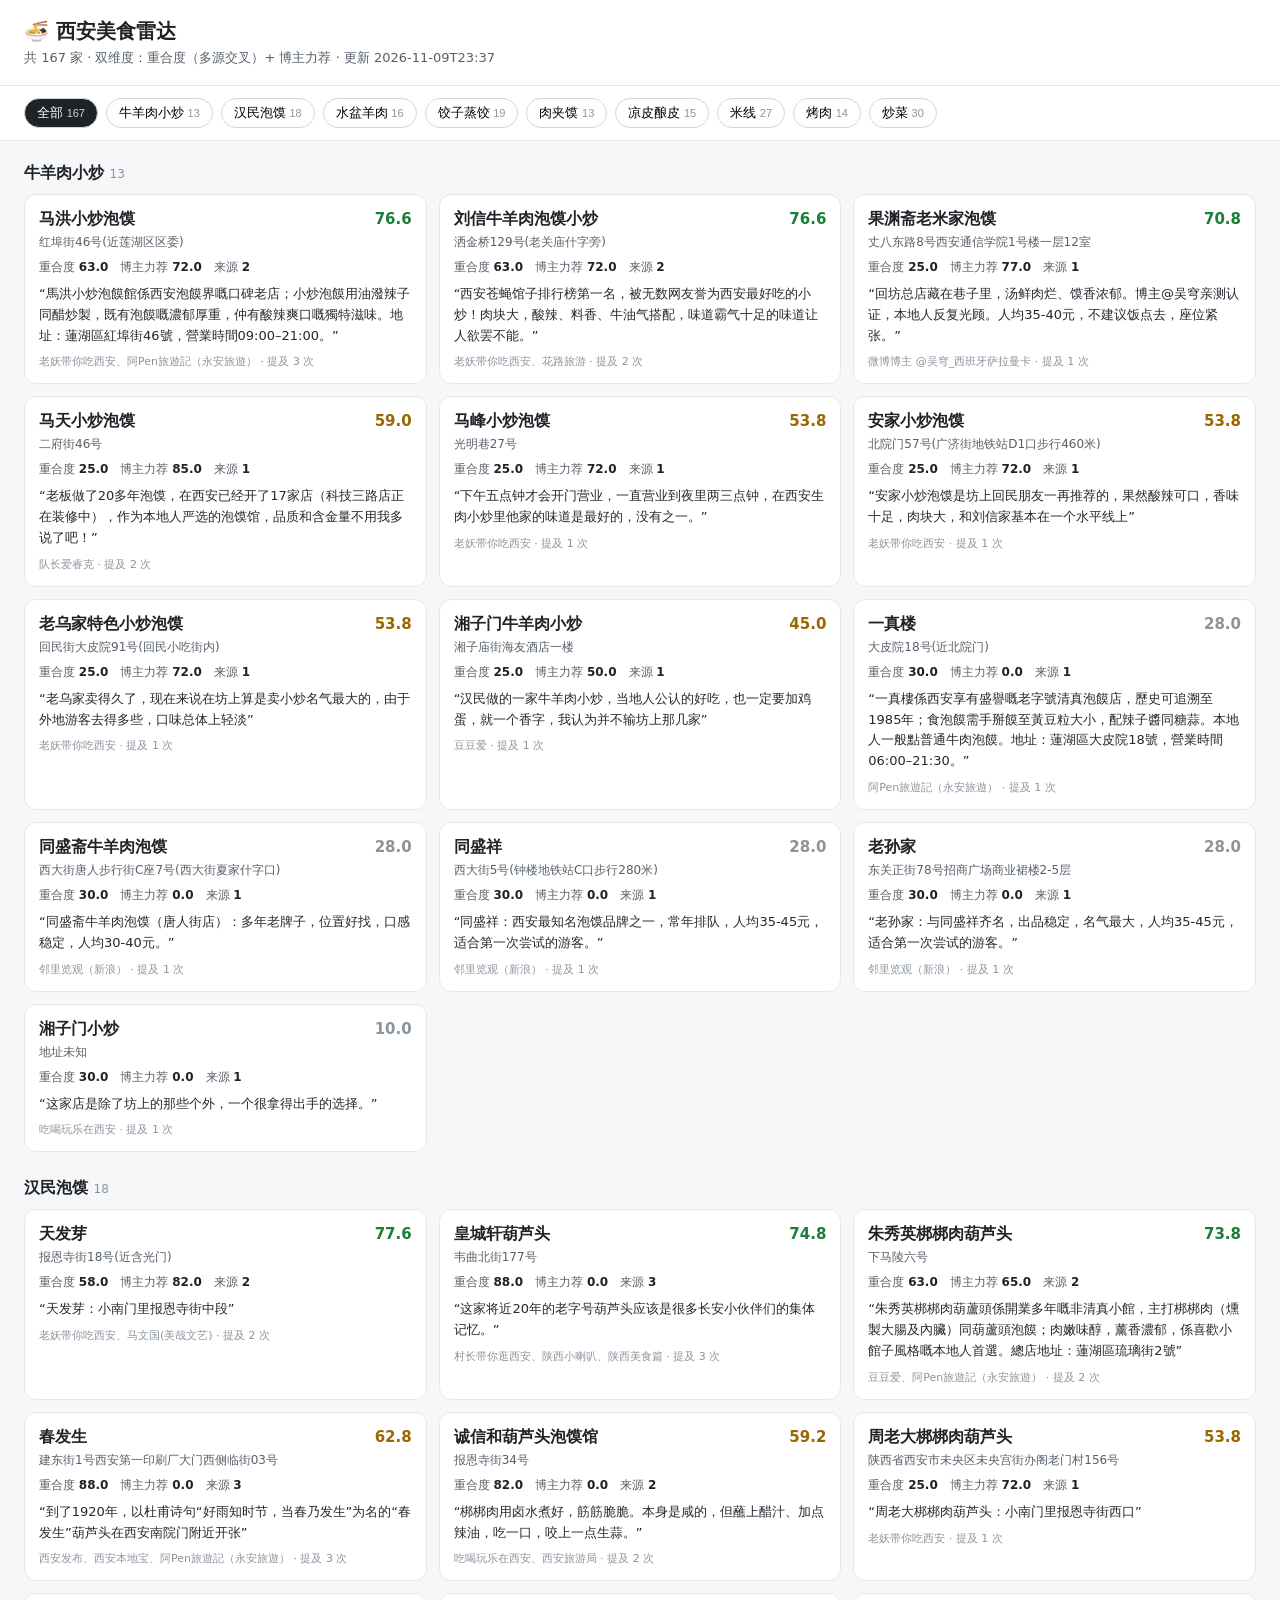
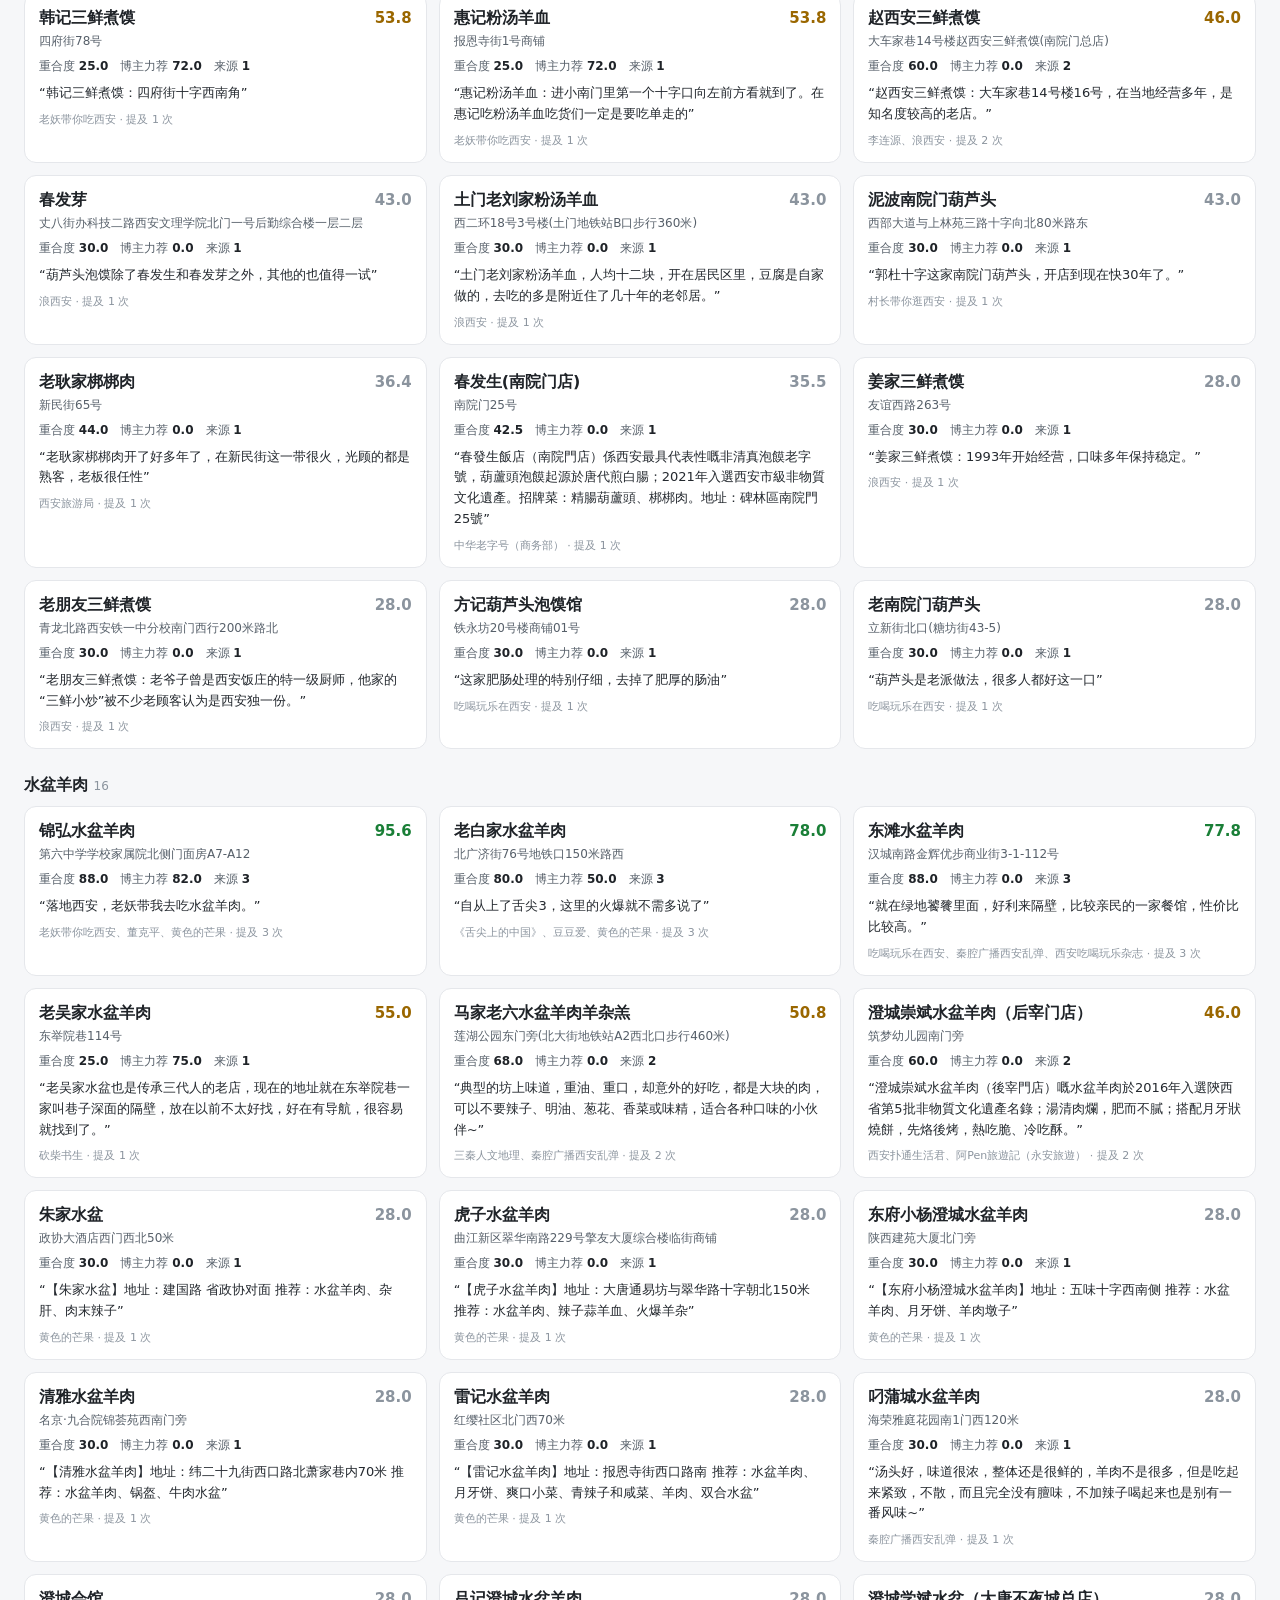
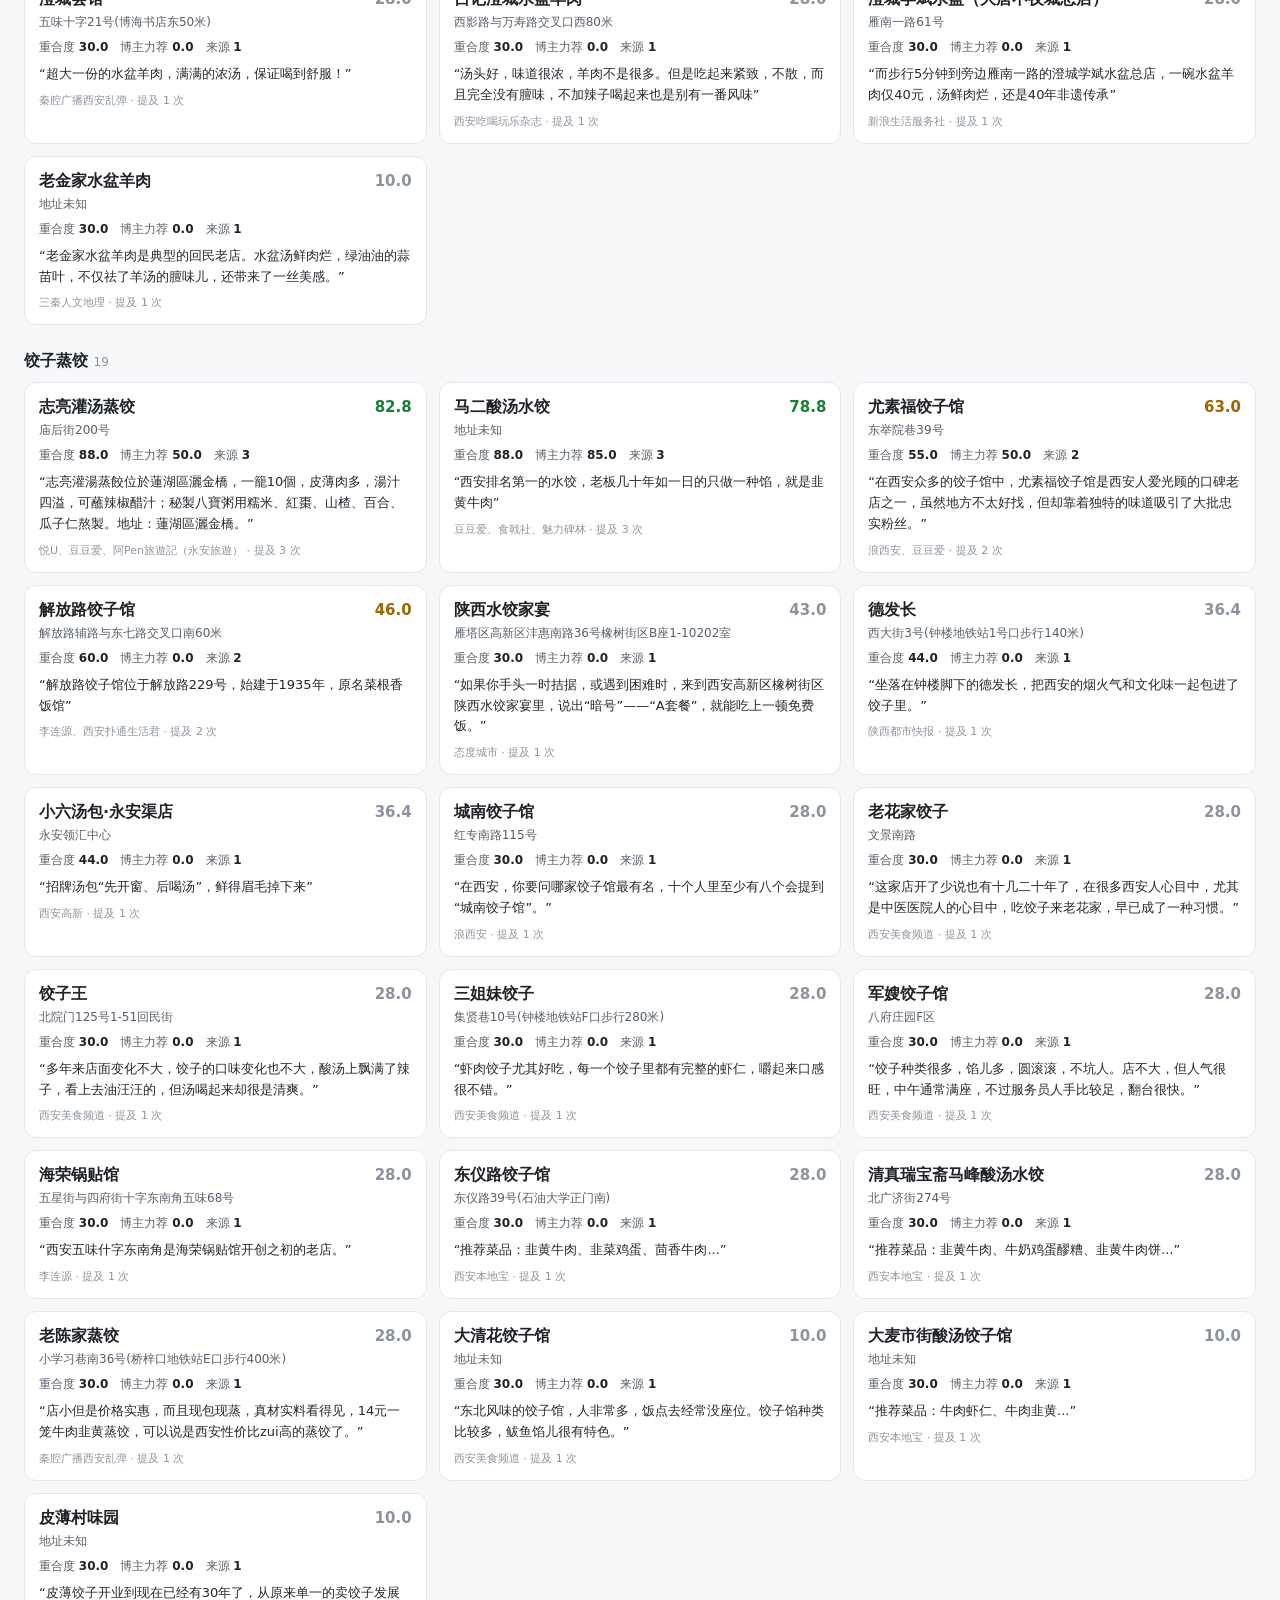
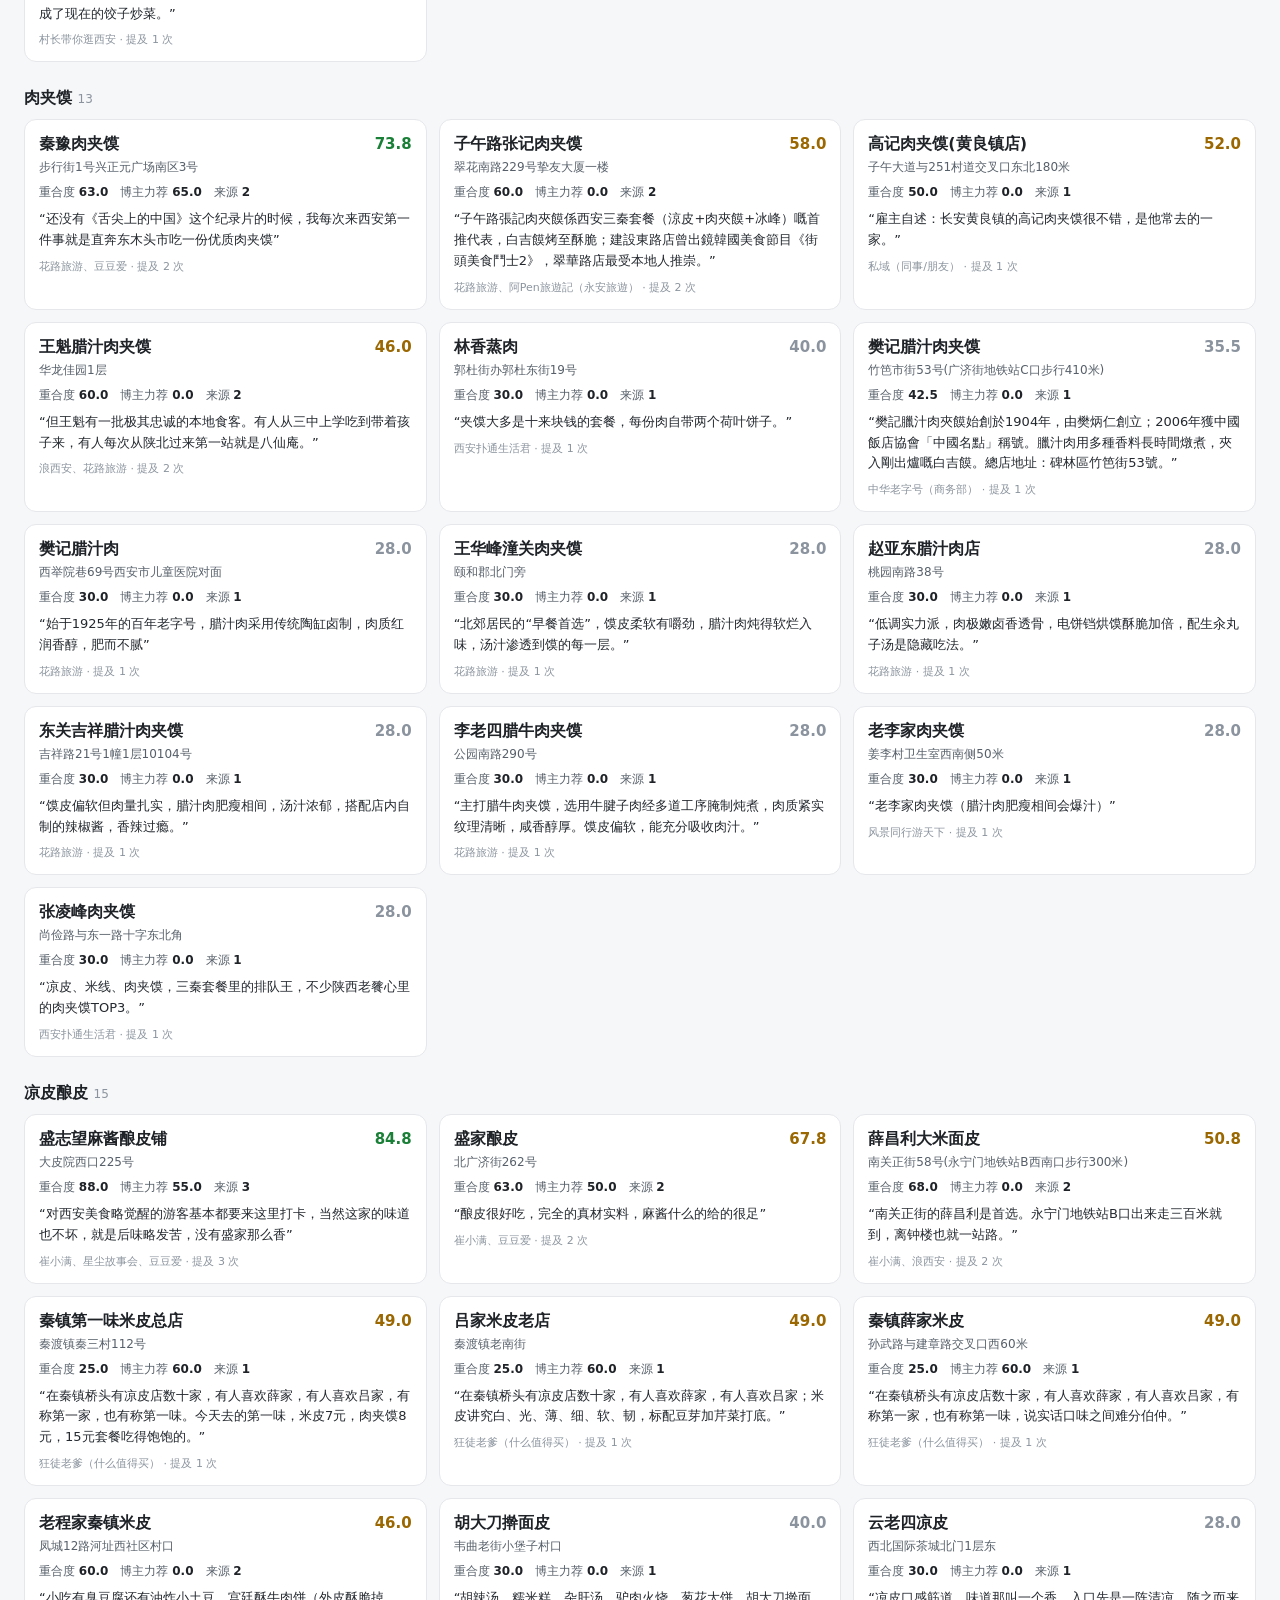
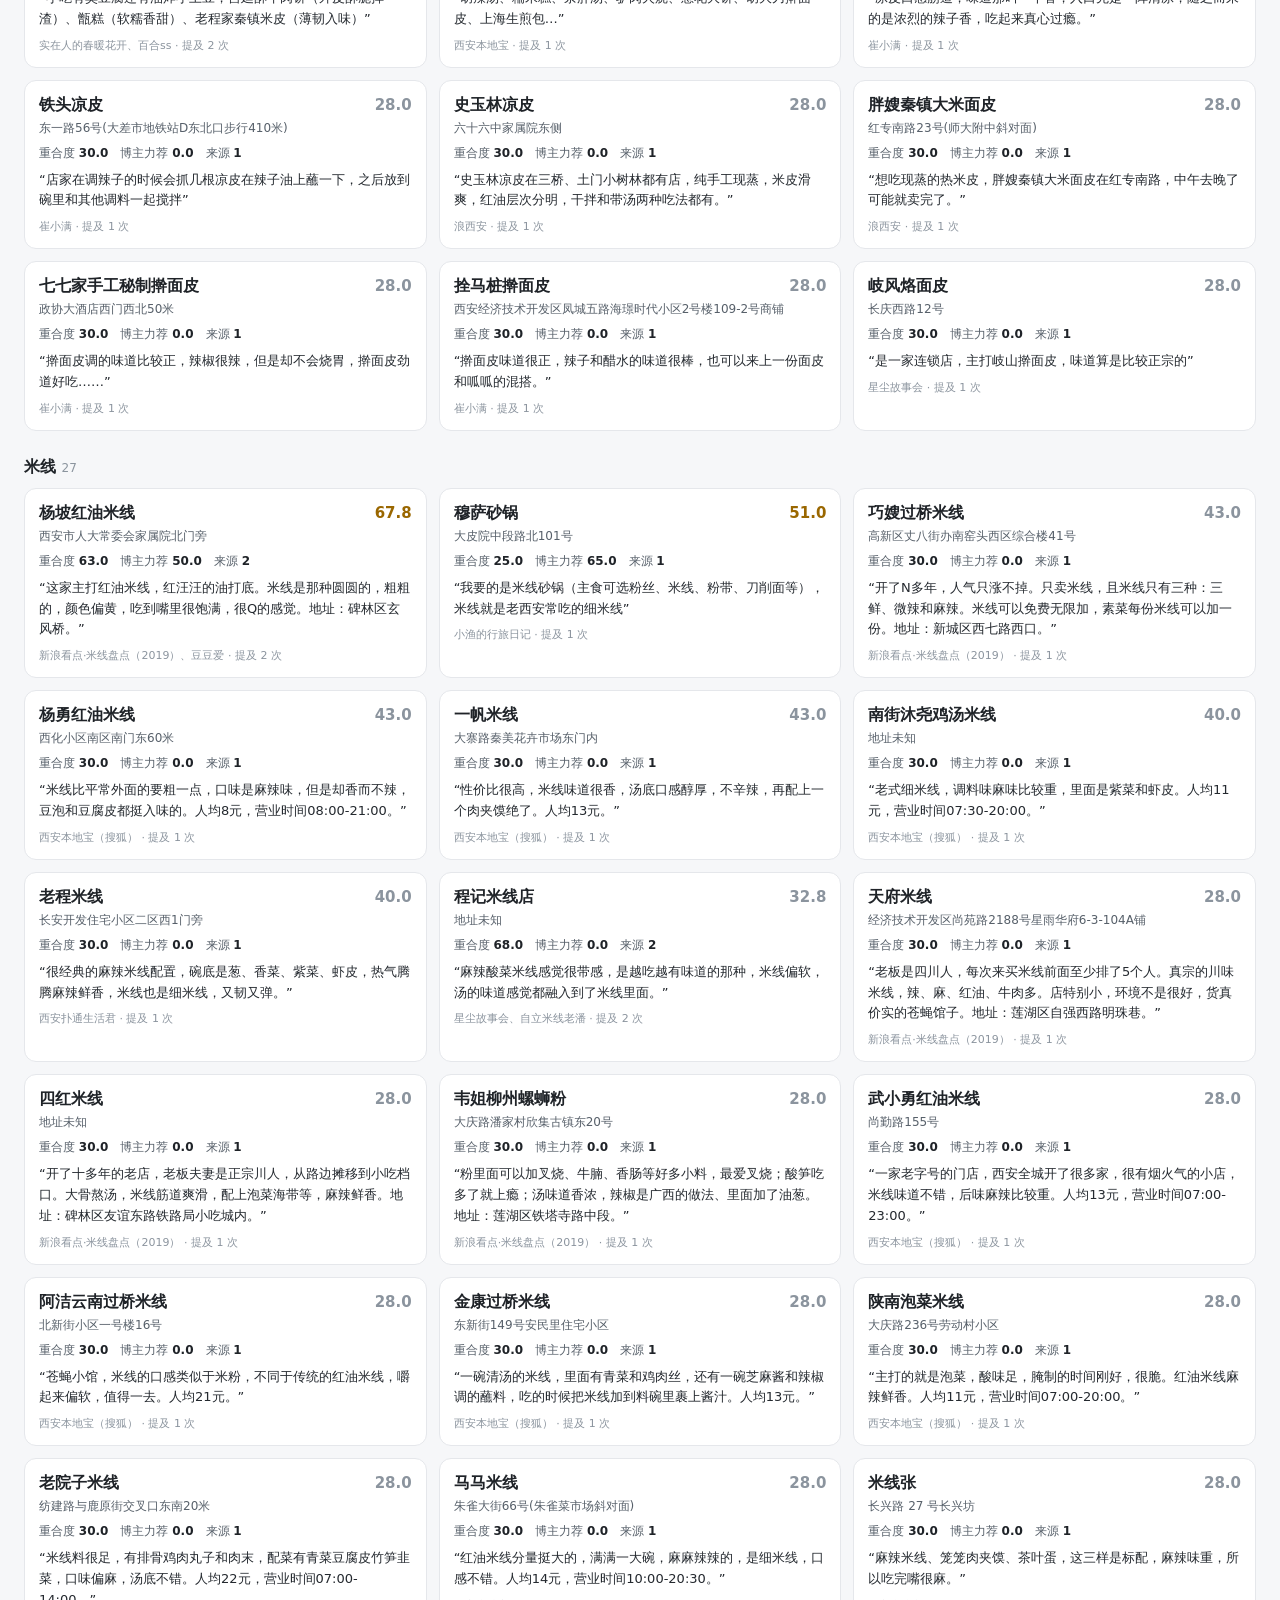
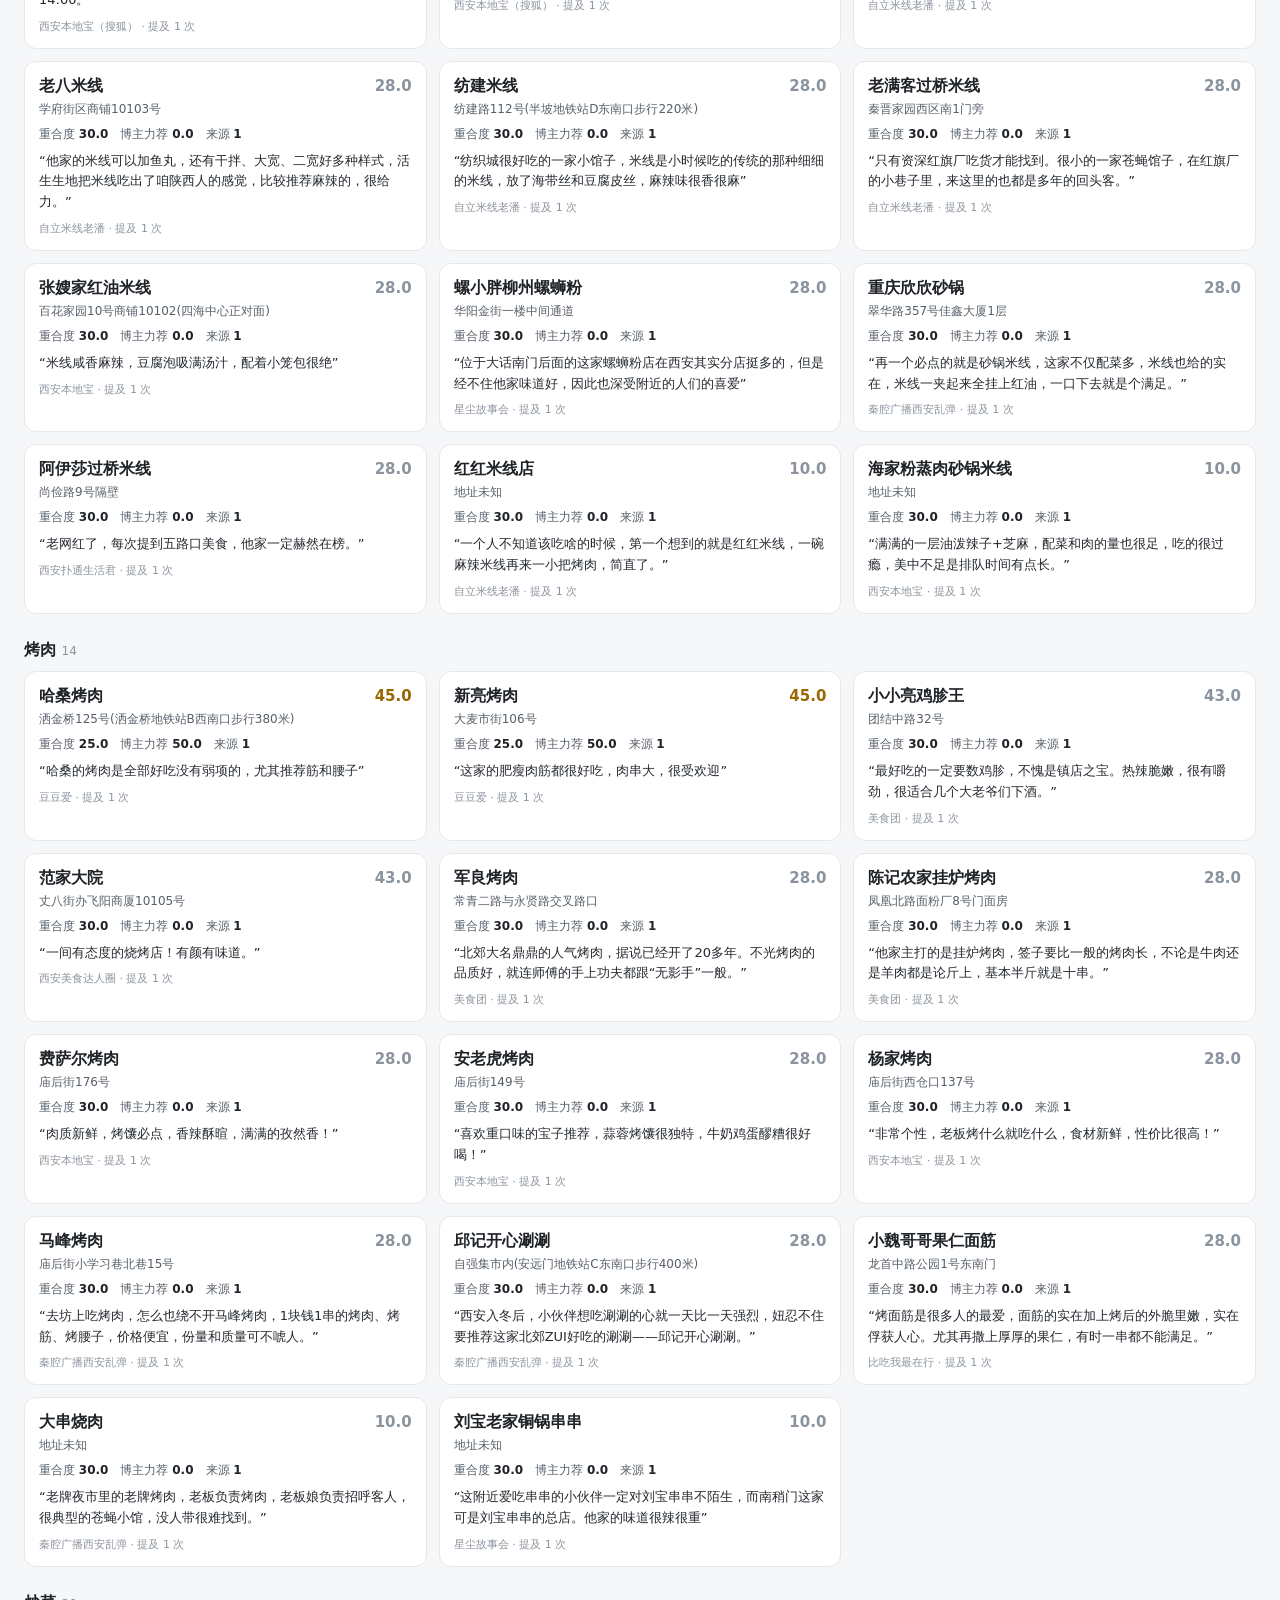
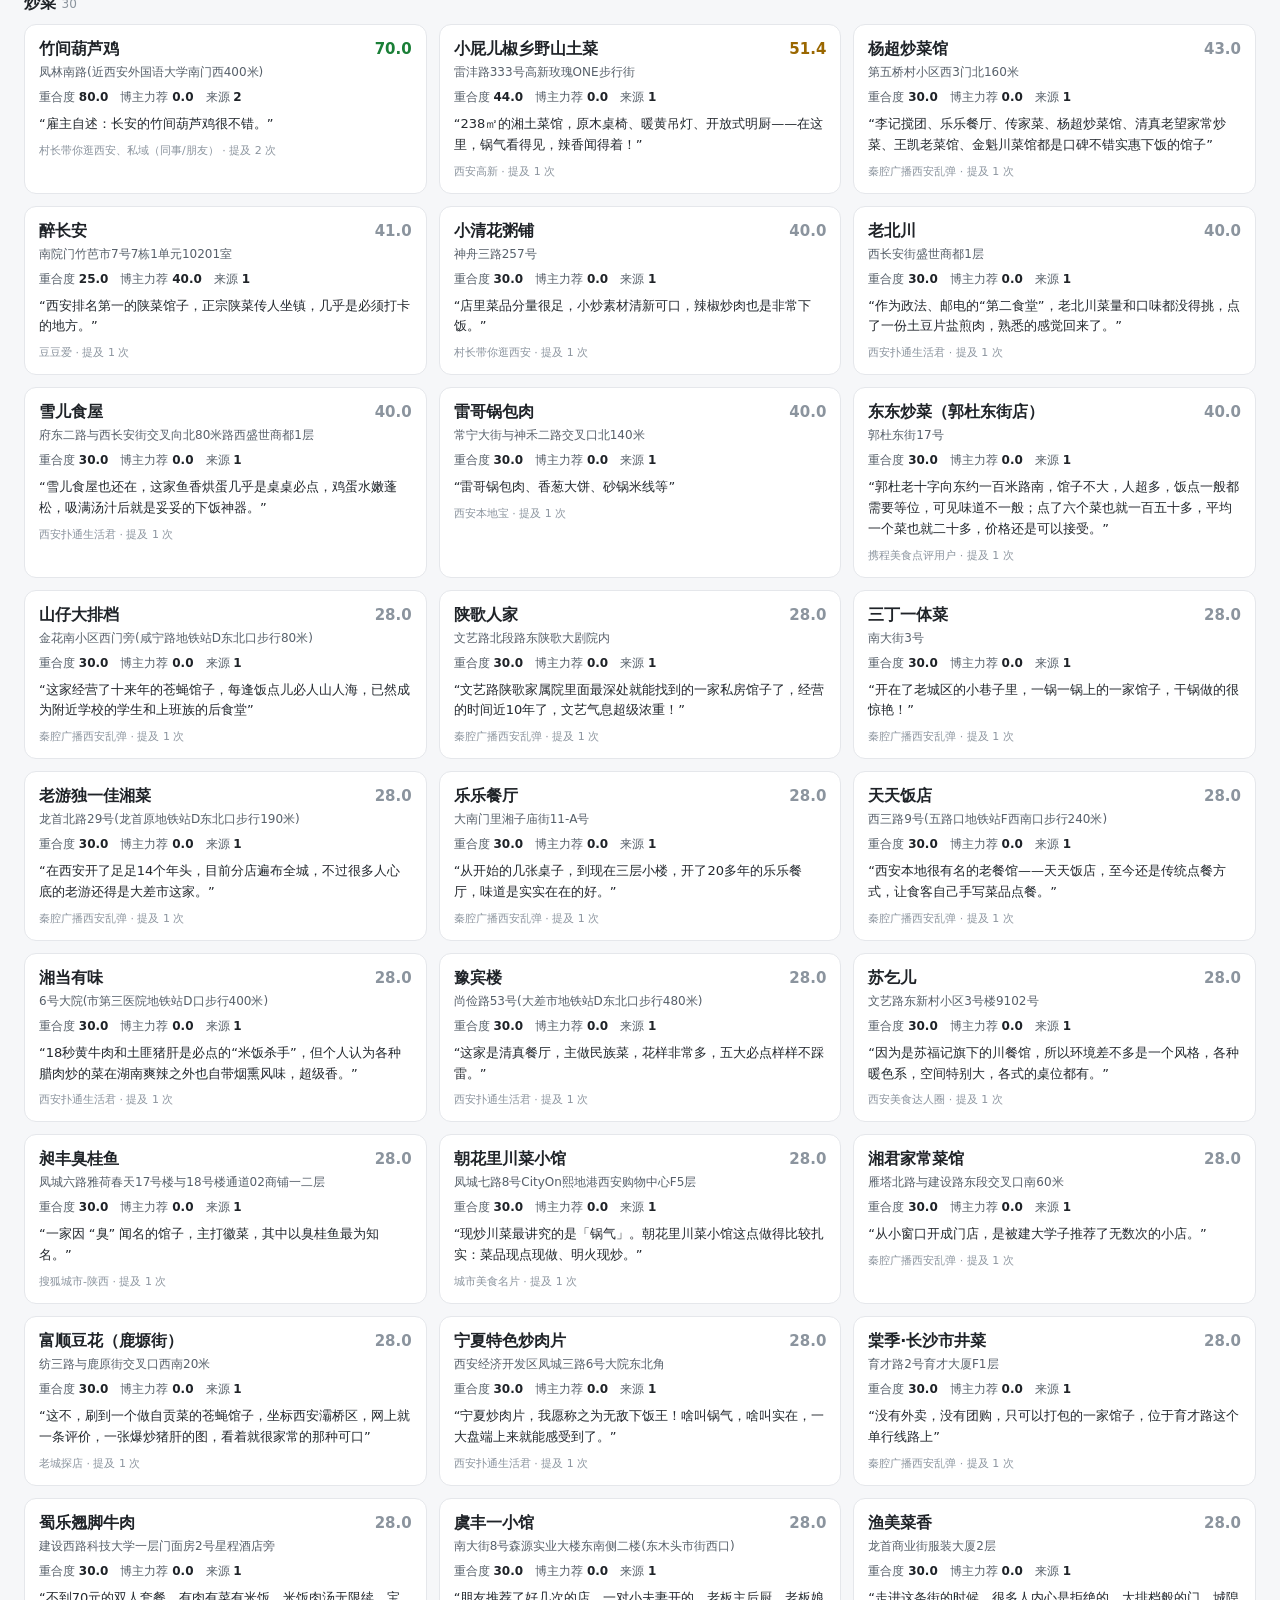
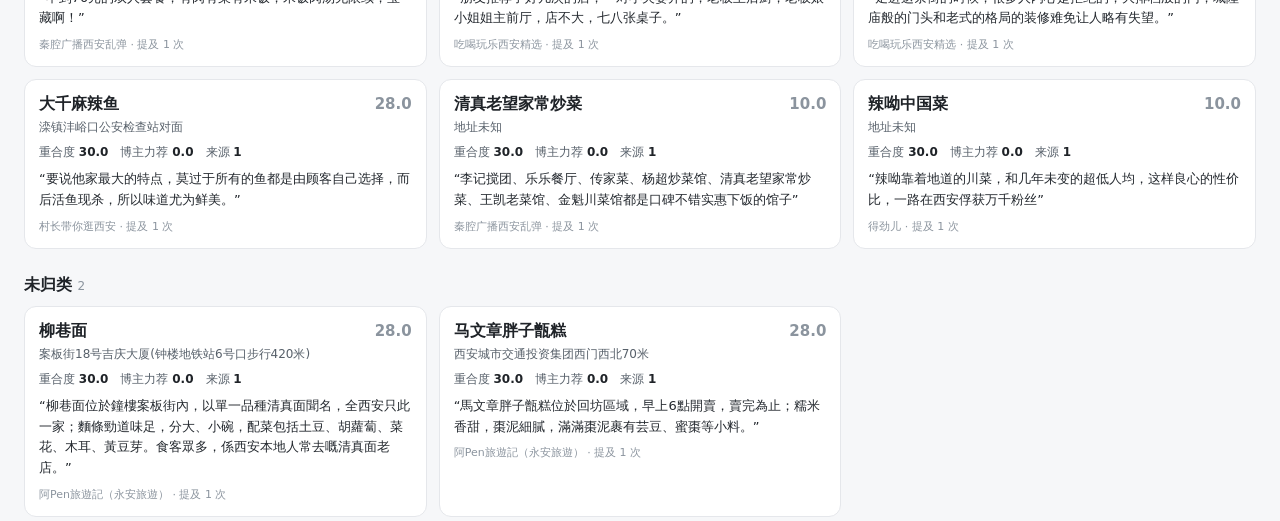
==== radar/out/index.html @ 36393bb4 "feat(radar): 补秦镇米皮（鄠邑区 5 家）+ 长安东东炒菜/高记肉夹馍/竹间葫芦鸡，长安区扩到 13" ====
<!doctype html><html lang="zh-CN"><head><meta charset="utf-8">
<title>西安美食雷达</title><style>
body{font-family:system-ui,-apple-system,"Segoe UI",sans-serif;margin:0;background:#f6f7f9;color:#1f2328}
header{padding:18px 24px;background:#fff;border-bottom:1px solid #e5e7eb}
h1{margin:0;font-size:20px} .sub{color:#57606a;font-size:13px;margin-top:4px}
#chips{display:flex;gap:8px;flex-wrap:wrap;padding:12px 24px;background:#fff;border-bottom:1px solid #e5e7eb;position:sticky;top:0;z-index:5}
.chip{padding:5px 12px;border:1px solid #d0d7de;border-radius:999px;background:#fff;cursor:pointer;font-size:13px}
.chip.active{background:#1f2328;color:#fff} .n{color:#8b949e;font-size:11px} .chip.active .n{color:#c9d1d9}
section{padding:8px 24px 4px} h2{font-size:16px;margin:14px 0 10px} .count{color:#8b949e;font-size:12px;font-weight:400}
.grid{display:grid;grid-template-columns:repeat(auto-fill,minmax(320px,1fr));gap:12px}
.card{background:#fff;border:1px solid #e5e7eb;border-radius:12px;padding:14px}
.head{display:flex;justify-content:space-between;align-items:baseline}
.name{font-size:16px;font-weight:600} .trust{font-weight:700;font-size:15px}
.meta{color:#57606a;font-size:12px;margin-top:4px}
.dims{display:flex;gap:12px;margin-top:8px;font-size:12px;color:#57606a} .dims b{color:#1f2328}
.reason{margin-top:8px;font-size:13px;line-height:1.6;color:#24292f}
.src{margin-top:8px;font-size:11px;color:#8b949e}
.empty{color:#8b949e;font-size:13px;padding:8px 0}
</style></head><body>
<header><h1>🍜 西安美食雷达</h1>
<div class="sub">共 167 家 · 双维度：重合度（多源交叉）+ 博主力荐 · 更新 2026-11-09T23:37</div></header>
<div id="chips"><button class="chip active" data-cat="__all">全部 <span class="n">167</span></button><button class="chip" data-cat="牛羊肉小炒">牛羊肉小炒 <span class="n">13</span></button><button class="chip" data-cat="汉民泡馍">汉民泡馍 <span class="n">18</span></button><button class="chip" data-cat="水盆羊肉">水盆羊肉 <span class="n">16</span></button><button class="chip" data-cat="饺子蒸饺">饺子蒸饺 <span class="n">19</span></button><button class="chip" data-cat="肉夹馍">肉夹馍 <span class="n">13</span></button><button class="chip" data-cat="凉皮酿皮">凉皮酿皮 <span class="n">15</span></button><button class="chip" data-cat="米线">米线 <span class="n">27</span></button><button class="chip" data-cat="烤肉">烤肉 <span class="n">14</span></button><button class="chip" data-cat="炒菜">炒菜 <span class="n">30</span></button></div>
<section data-cat="牛羊肉小炒"><h2>牛羊肉小炒 <span class="count">13</span></h2><div class="grid">
      <div class="card" data-cat="牛羊肉小炒">
        <div class="head"><span class="name">马洪小炒泡馍</span>
          <span class="trust" style="color:#1a7f37">76.6</span></div>
        <div class="meta">红埠街46号(近莲湖区区委)</div>
        <div class="dims"><span>重合度 <b>63.0</b></span>
          <span>博主力荐 <b>72.0</b></span>
          <span>来源 <b>2</b></span></div>
        <div class="reason">“馬洪小炒泡饃館係西安泡饃界嘅口碑老店；小炒泡饃用油潑辣子同醋炒製，既有泡饃嘅濃郁厚重，仲有酸辣爽口嘅獨特滋味。地址：蓮湖區紅埠街46號，營業時間09:00–21:00。”</div>
        <div class="src">老妖带你吃西安、阿Pen旅遊記（永安旅遊） · 提及 3 次</div>
      </div>
      <div class="card" data-cat="牛羊肉小炒">
        <div class="head"><span class="name">刘信牛羊肉泡馍小炒</span>
          <span class="trust" style="color:#1a7f37">76.6</span></div>
        <div class="meta">洒金桥129号(老关庙什字旁)</div>
        <div class="dims"><span>重合度 <b>63.0</b></span>
          <span>博主力荐 <b>72.0</b></span>
          <span>来源 <b>2</b></span></div>
        <div class="reason">“西安苍蝇馆子排行榜第一名，被无数网友誉为西安最好吃的小炒！肉块大，酸辣、料香、牛油气搭配，味道霸气十足的味道让人欲罢不能。”</div>
        <div class="src">老妖带你吃西安、花路旅游 · 提及 2 次</div>
      </div>
      <div class="card" data-cat="牛羊肉小炒">
        <div class="head"><span class="name">果渊斋老米家泡馍</span>
          <span class="trust" style="color:#1a7f37">70.8</span></div>
        <div class="meta">丈八东路8号西安通信学院1号楼一层12室</div>
        <div class="dims"><span>重合度 <b>25.0</b></span>
          <span>博主力荐 <b>77.0</b></span>
          <span>来源 <b>1</b></span></div>
        <div class="reason">“回坊总店藏在巷子里，汤鲜肉烂、馍香浓郁。博主@吴穹亲测认证，本地人反复光顾。人均35-40元，不建议饭点去，座位紧张。”</div>
        <div class="src">微博博主 @吴穹_西班牙萨拉曼卡 · 提及 1 次</div>
      </div>
      <div class="card" data-cat="牛羊肉小炒">
        <div class="head"><span class="name">马天小炒泡馍</span>
          <span class="trust" style="color:#9a6700">59.0</span></div>
        <div class="meta">二府街46号</div>
        <div class="dims"><span>重合度 <b>25.0</b></span>
          <span>博主力荐 <b>85.0</b></span>
          <span>来源 <b>1</b></span></div>
        <div class="reason">“老板做了20多年泡馍，在西安已经开了17家店（科技三路店正在装修中），作为本地人严选的泡馍馆，品质和含金量不用我多说了吧！”</div>
        <div class="src">队长爱睿克 · 提及 2 次</div>
      </div>
      <div class="card" data-cat="牛羊肉小炒">
        <div class="head"><span class="name">马峰小炒泡馍</span>
          <span class="trust" style="color:#9a6700">53.8</span></div>
        <div class="meta">光明巷27号</div>
        <div class="dims"><span>重合度 <b>25.0</b></span>
          <span>博主力荐 <b>72.0</b></span>
          <span>来源 <b>1</b></span></div>
        <div class="reason">“下午五点钟才会开门营业，一直营业到夜里两三点钟，在西安生肉小炒里他家的味道是最好的，没有之一。”</div>
        <div class="src">老妖带你吃西安 · 提及 1 次</div>
      </div>
      <div class="card" data-cat="牛羊肉小炒">
        <div class="head"><span class="name">安家小炒泡馍</span>
          <span class="trust" style="color:#9a6700">53.8</span></div>
        <div class="meta">北院门57号(广济街地铁站D1口步行460米)</div>
        <div class="dims"><span>重合度 <b>25.0</b></span>
          <span>博主力荐 <b>72.0</b></span>
          <span>来源 <b>1</b></span></div>
        <div class="reason">“安家小炒泡馍是坊上回民朋友一再推荐的，果然酸辣可口，香味十足，肉块大，和刘信家基本在一个水平线上”</div>
        <div class="src">老妖带你吃西安 · 提及 1 次</div>
      </div>
      <div class="card" data-cat="牛羊肉小炒">
        <div class="head"><span class="name">老乌家特色小炒泡馍</span>
          <span class="trust" style="color:#9a6700">53.8</span></div>
        <div class="meta">回民街大皮院91号(回民小吃街内)</div>
        <div class="dims"><span>重合度 <b>25.0</b></span>
          <span>博主力荐 <b>72.0</b></span>
          <span>来源 <b>1</b></span></div>
        <div class="reason">“老乌家卖得久了，现在来说在坊上算是卖小炒名气最大的，由于外地游客去得多些，口味总体上轻淡”</div>
        <div class="src">老妖带你吃西安 · 提及 1 次</div>
      </div>
      <div class="card" data-cat="牛羊肉小炒">
        <div class="head"><span class="name">湘子门牛羊肉小炒</span>
          <span class="trust" style="color:#9a6700">45.0</span></div>
        <div class="meta">湘子庙街海友酒店一楼</div>
        <div class="dims"><span>重合度 <b>25.0</b></span>
          <span>博主力荐 <b>50.0</b></span>
          <span>来源 <b>1</b></span></div>
        <div class="reason">“汉民做的一家牛羊肉小炒，当地人公认的好吃，也一定要加鸡蛋，就一个香字，我认为并不输坊上那几家”</div>
        <div class="src">豆豆爱 · 提及 1 次</div>
      </div>
      <div class="card" data-cat="牛羊肉小炒">
        <div class="head"><span class="name">一真楼</span>
          <span class="trust" style="color:#8b949e">28.0</span></div>
        <div class="meta">大皮院18号(近北院门)</div>
        <div class="dims"><span>重合度 <b>30.0</b></span>
          <span>博主力荐 <b>0.0</b></span>
          <span>来源 <b>1</b></span></div>
        <div class="reason">“一真樓係西安享有盛譽嘅老字號清真泡饃店，歷史可追溯至1985年；食泡饃需手掰饃至黃豆粒大小，配辣子醬同糖蒜。本地人一般點普通牛肉泡饃。地址：蓮湖區大皮院18號，營業時間06:00–21:30。”</div>
        <div class="src">阿Pen旅遊記（永安旅遊） · 提及 1 次</div>
      </div>
      <div class="card" data-cat="牛羊肉小炒">
        <div class="head"><span class="name">同盛斋牛羊肉泡馍</span>
          <span class="trust" style="color:#8b949e">28.0</span></div>
        <div class="meta">西大街唐人步行街C座7号(西大街夏家什字口)</div>
        <div class="dims"><span>重合度 <b>30.0</b></span>
          <span>博主力荐 <b>0.0</b></span>
          <span>来源 <b>1</b></span></div>
        <div class="reason">“同盛斋牛羊肉泡馍（唐人街店）：多年老牌子，位置好找，口感稳定，人均30-40元。”</div>
        <div class="src">邻里览观（新浪） · 提及 1 次</div>
      </div>
      <div class="card" data-cat="牛羊肉小炒">
        <div class="head"><span class="name">同盛祥</span>
          <span class="trust" style="color:#8b949e">28.0</span></div>
        <div class="meta">西大街5号(钟楼地铁站C口步行280米)</div>
        <div class="dims"><span>重合度 <b>30.0</b></span>
          <span>博主力荐 <b>0.0</b></span>
          <span>来源 <b>1</b></span></div>
        <div class="reason">“同盛祥：西安最知名泡馍品牌之一，常年排队，人均35-45元，适合第一次尝试的游客。”</div>
        <div class="src">邻里览观（新浪） · 提及 1 次</div>
      </div>
      <div class="card" data-cat="牛羊肉小炒">
        <div class="head"><span class="name">老孙家</span>
          <span class="trust" style="color:#8b949e">28.0</span></div>
        <div class="meta">东关正街78号招商广场商业裙楼2-5层</div>
        <div class="dims"><span>重合度 <b>30.0</b></span>
          <span>博主力荐 <b>0.0</b></span>
          <span>来源 <b>1</b></span></div>
        <div class="reason">“老孙家：与同盛祥齐名，出品稳定，名气最大，人均35-45元，适合第一次尝试的游客。”</div>
        <div class="src">邻里览观（新浪） · 提及 1 次</div>
      </div>
      <div class="card" data-cat="牛羊肉小炒">
        <div class="head"><span class="name">湘子门小炒</span>
          <span class="trust" style="color:#8b949e">10.0</span></div>
        <div class="meta">地址未知</div>
        <div class="dims"><span>重合度 <b>30.0</b></span>
          <span>博主力荐 <b>0.0</b></span>
          <span>来源 <b>1</b></span></div>
        <div class="reason">“这家店是除了坊上的那些个外，一个很拿得出手的选择。”</div>
        <div class="src">吃喝玩乐在西安 · 提及 1 次</div>
      </div></div></section><section data-cat="汉民泡馍"><h2>汉民泡馍 <span class="count">18</span></h2><div class="grid">
      <div class="card" data-cat="汉民泡馍">
        <div class="head"><span class="name">天发芽</span>
          <span class="trust" style="color:#1a7f37">77.6</span></div>
        <div class="meta">报恩寺街18号(近含光门)</div>
        <div class="dims"><span>重合度 <b>58.0</b></span>
          <span>博主力荐 <b>82.0</b></span>
          <span>来源 <b>2</b></span></div>
        <div class="reason">“天发芽：小南门里报恩寺街中段”</div>
        <div class="src">老妖带你吃西安、马文国(美哉文艺) · 提及 2 次</div>
      </div>
      <div class="card" data-cat="汉民泡馍">
        <div class="head"><span class="name">皇城轩葫芦头</span>
          <span class="trust" style="color:#1a7f37">74.8</span></div>
        <div class="meta">韦曲北街177号</div>
        <div class="dims"><span>重合度 <b>88.0</b></span>
          <span>博主力荐 <b>0.0</b></span>
          <span>来源 <b>3</b></span></div>
        <div class="reason">“这家将近20年的老字号葫芦头应该是很多长安小伙伴们的集体记忆。”</div>
        <div class="src">村长带你逛西安、陕西小喇叭、陕西美食篇 · 提及 3 次</div>
      </div>
      <div class="card" data-cat="汉民泡馍">
        <div class="head"><span class="name">朱秀英梆梆肉葫芦头</span>
          <span class="trust" style="color:#1a7f37">73.8</span></div>
        <div class="meta">下马陵六号</div>
        <div class="dims"><span>重合度 <b>63.0</b></span>
          <span>博主力荐 <b>65.0</b></span>
          <span>来源 <b>2</b></span></div>
        <div class="reason">“朱秀英梆梆肉葫蘆頭係開業多年嘅非清真小館，主打梆梆肉（燻製大腸及內臟）同葫蘆頭泡饃；肉嫩味醇，薰香濃郁，係喜歡小館子風格嘅本地人首選。總店地址：蓮湖區琉璃街2號”</div>
        <div class="src">豆豆爱、阿Pen旅遊記（永安旅遊） · 提及 2 次</div>
      </div>
      <div class="card" data-cat="汉民泡馍">
        <div class="head"><span class="name">春发生</span>
          <span class="trust" style="color:#9a6700">62.8</span></div>
        <div class="meta">建东街1号西安第一印刷厂大门西侧临街03号</div>
        <div class="dims"><span>重合度 <b>88.0</b></span>
          <span>博主力荐 <b>0.0</b></span>
          <span>来源 <b>3</b></span></div>
        <div class="reason">“到了1920年，以杜甫诗句“好雨知时节，当春乃发生”为名的“春发生”葫芦头在西安南院门附近开张”</div>
        <div class="src">西安发布、西安本地宝、阿Pen旅遊記（永安旅遊） · 提及 3 次</div>
      </div>
      <div class="card" data-cat="汉民泡馍">
        <div class="head"><span class="name">诚信和葫芦头泡馍馆</span>
          <span class="trust" style="color:#9a6700">59.2</span></div>
        <div class="meta">报恩寺街34号</div>
        <div class="dims"><span>重合度 <b>82.0</b></span>
          <span>博主力荐 <b>0.0</b></span>
          <span>来源 <b>2</b></span></div>
        <div class="reason">“梆梆肉用卤水煮好，筋筋脆脆。本身是咸的，但蘸上醋汁、加点辣油，吃一口，咬上一点生蒜。”</div>
        <div class="src">吃喝玩乐在西安、西安旅游局 · 提及 2 次</div>
      </div>
      <div class="card" data-cat="汉民泡馍">
        <div class="head"><span class="name">周老大梆梆肉葫芦头</span>
          <span class="trust" style="color:#9a6700">53.8</span></div>
        <div class="meta">陕西省西安市未央区未央宫街办阁老门村156号</div>
        <div class="dims"><span>重合度 <b>25.0</b></span>
          <span>博主力荐 <b>72.0</b></span>
          <span>来源 <b>1</b></span></div>
        <div class="reason">“周老大梆梆肉葫芦头：小南门里报恩寺街西口”</div>
        <div class="src">老妖带你吃西安 · 提及 1 次</div>
      </div>
      <div class="card" data-cat="汉民泡馍">
        <div class="head"><span class="name">韩记三鲜煮馍</span>
          <span class="trust" style="color:#9a6700">53.8</span></div>
        <div class="meta">四府街78号</div>
        <div class="dims"><span>重合度 <b>25.0</b></span>
          <span>博主力荐 <b>72.0</b></span>
          <span>来源 <b>1</b></span></div>
        <div class="reason">“韩记三鲜煮馍：四府街十字西南角”</div>
        <div class="src">老妖带你吃西安 · 提及 1 次</div>
      </div>
      <div class="card" data-cat="汉民泡馍">
        <div class="head"><span class="name">惠记粉汤羊血</span>
          <span class="trust" style="color:#9a6700">53.8</span></div>
        <div class="meta">报恩寺街1号商铺</div>
        <div class="dims"><span>重合度 <b>25.0</b></span>
          <span>博主力荐 <b>72.0</b></span>
          <span>来源 <b>1</b></span></div>
        <div class="reason">“惠记粉汤羊血：进小南门里第一个十字口向左前方看就到了。在惠记吃粉汤羊血吃货们一定是要吃单走的”</div>
        <div class="src">老妖带你吃西安 · 提及 1 次</div>
      </div>
      <div class="card" data-cat="汉民泡馍">
        <div class="head"><span class="name">赵西安三鲜煮馍</span>
          <span class="trust" style="color:#9a6700">46.0</span></div>
        <div class="meta">大车家巷14号楼赵西安三鲜煮馍(南院门总店)</div>
        <div class="dims"><span>重合度 <b>60.0</b></span>
          <span>博主力荐 <b>0.0</b></span>
          <span>来源 <b>2</b></span></div>
        <div class="reason">“赵西安三鲜煮馍：大车家巷14号楼16号，在当地经营多年，是知名度较高的老店。”</div>
        <div class="src">李连源、浪西安 · 提及 2 次</div>
      </div>
      <div class="card" data-cat="汉民泡馍">
        <div class="head"><span class="name">春发芽</span>
          <span class="trust" style="color:#8b949e">43.0</span></div>
        <div class="meta">丈八街办科技二路西安文理学院北门一号后勤综合楼一层二层</div>
        <div class="dims"><span>重合度 <b>30.0</b></span>
          <span>博主力荐 <b>0.0</b></span>
          <span>来源 <b>1</b></span></div>
        <div class="reason">“葫芦头泡馍除了春发生和春发芽之外，其他的也值得一试”</div>
        <div class="src">浪西安 · 提及 1 次</div>
      </div>
      <div class="card" data-cat="汉民泡馍">
        <div class="head"><span class="name">土门老刘家粉汤羊血</span>
          <span class="trust" style="color:#8b949e">43.0</span></div>
        <div class="meta">西二环18号3号楼(土门地铁站B口步行360米)</div>
        <div class="dims"><span>重合度 <b>30.0</b></span>
          <span>博主力荐 <b>0.0</b></span>
          <span>来源 <b>1</b></span></div>
        <div class="reason">“土门老刘家粉汤羊血，人均十二块，开在居民区里，豆腐是自家做的，去吃的多是附近住了几十年的老邻居。”</div>
        <div class="src">浪西安 · 提及 1 次</div>
      </div>
      <div class="card" data-cat="汉民泡馍">
        <div class="head"><span class="name">泥波南院门葫芦头</span>
          <span class="trust" style="color:#8b949e">43.0</span></div>
        <div class="meta">西部大道与上林苑三路十字向北80米路东</div>
        <div class="dims"><span>重合度 <b>30.0</b></span>
          <span>博主力荐 <b>0.0</b></span>
          <span>来源 <b>1</b></span></div>
        <div class="reason">“郭杜十字这家南院门葫芦头，开店到现在快30年了。”</div>
        <div class="src">村长带你逛西安 · 提及 1 次</div>
      </div>
      <div class="card" data-cat="汉民泡馍">
        <div class="head"><span class="name">老耿家梆梆肉</span>
          <span class="trust" style="color:#8b949e">36.4</span></div>
        <div class="meta">新民街65号</div>
        <div class="dims"><span>重合度 <b>44.0</b></span>
          <span>博主力荐 <b>0.0</b></span>
          <span>来源 <b>1</b></span></div>
        <div class="reason">“老耿家梆梆肉开了好多年了，在新民街这一带很火，光顾的都是熟客，老板很任性”</div>
        <div class="src">西安旅游局 · 提及 1 次</div>
      </div>
      <div class="card" data-cat="汉民泡馍">
        <div class="head"><span class="name">春发生(南院门店)</span>
          <span class="trust" style="color:#8b949e">35.5</span></div>
        <div class="meta">南院门25号</div>
        <div class="dims"><span>重合度 <b>42.5</b></span>
          <span>博主力荐 <b>0.0</b></span>
          <span>来源 <b>1</b></span></div>
        <div class="reason">“春發生飯店（南院門店）係西安最具代表性嘅非清真泡饃老字號，葫蘆頭泡饃起源於唐代煎白腸；2021年入選西安市級非物質文化遺產。招牌菜：精腸葫蘆頭、梆梆肉。地址：碑林區南院門25號”</div>
        <div class="src">中华老字号（商务部） · 提及 1 次</div>
      </div>
      <div class="card" data-cat="汉民泡馍">
        <div class="head"><span class="name">姜家三鲜煮馍</span>
          <span class="trust" style="color:#8b949e">28.0</span></div>
        <div class="meta">友谊西路263号</div>
        <div class="dims"><span>重合度 <b>30.0</b></span>
          <span>博主力荐 <b>0.0</b></span>
          <span>来源 <b>1</b></span></div>
        <div class="reason">“姜家三鲜煮馍：1993年开始经营，口味多年保持稳定。”</div>
        <div class="src">浪西安 · 提及 1 次</div>
      </div>
      <div class="card" data-cat="汉民泡馍">
        <div class="head"><span class="name">老朋友三鲜煮馍</span>
          <span class="trust" style="color:#8b949e">28.0</span></div>
        <div class="meta">青龙北路西安铁一中分校南门西行200米路北</div>
        <div class="dims"><span>重合度 <b>30.0</b></span>
          <span>博主力荐 <b>0.0</b></span>
          <span>来源 <b>1</b></span></div>
        <div class="reason">“老朋友三鲜煮馍：老爷子曾是西安饭庄的特一级厨师，他家的“三鲜小炒”被不少老顾客认为是西安独一份。”</div>
        <div class="src">浪西安 · 提及 1 次</div>
      </div>
      <div class="card" data-cat="汉民泡馍">
        <div class="head"><span class="name">方记葫芦头泡馍馆</span>
          <span class="trust" style="color:#8b949e">28.0</span></div>
        <div class="meta">铁永坊20号楼商铺01号</div>
        <div class="dims"><span>重合度 <b>30.0</b></span>
          <span>博主力荐 <b>0.0</b></span>
          <span>来源 <b>1</b></span></div>
        <div class="reason">“这家肥肠处理的特别仔细，去掉了肥厚的肠油”</div>
        <div class="src">吃喝玩乐在西安 · 提及 1 次</div>
      </div>
      <div class="card" data-cat="汉民泡馍">
        <div class="head"><span class="name">老南院门葫芦头</span>
          <span class="trust" style="color:#8b949e">28.0</span></div>
        <div class="meta">立新街北口(糖坊街43-5)</div>
        <div class="dims"><span>重合度 <b>30.0</b></span>
          <span>博主力荐 <b>0.0</b></span>
          <span>来源 <b>1</b></span></div>
        <div class="reason">“葫芦头是老派做法，很多人都好这一口”</div>
        <div class="src">吃喝玩乐在西安 · 提及 1 次</div>
      </div></div></section><section data-cat="水盆羊肉"><h2>水盆羊肉 <span class="count">16</span></h2><div class="grid">
      <div class="card" data-cat="水盆羊肉">
        <div class="head"><span class="name">锦弘水盆羊肉</span>
          <span class="trust" style="color:#1a7f37">95.6</span></div>
        <div class="meta">第六中学学校家属院北侧门面房A7-A12</div>
        <div class="dims"><span>重合度 <b>88.0</b></span>
          <span>博主力荐 <b>82.0</b></span>
          <span>来源 <b>3</b></span></div>
        <div class="reason">“落地西安，老妖带我去吃水盆羊肉。”</div>
        <div class="src">老妖带你吃西安、董克平、黄色的芒果 · 提及 3 次</div>
      </div>
      <div class="card" data-cat="水盆羊肉">
        <div class="head"><span class="name">老白家水盆羊肉</span>
          <span class="trust" style="color:#1a7f37">78.0</span></div>
        <div class="meta">北广济街76号地铁口150米路西</div>
        <div class="dims"><span>重合度 <b>80.0</b></span>
          <span>博主力荐 <b>50.0</b></span>
          <span>来源 <b>3</b></span></div>
        <div class="reason">“自从上了舌尖3，这里的火爆就不需多说了”</div>
        <div class="src">《舌尖上的中国》、豆豆爱、黄色的芒果 · 提及 3 次</div>
      </div>
      <div class="card" data-cat="水盆羊肉">
        <div class="head"><span class="name">东滩水盆羊肉</span>
          <span class="trust" style="color:#1a7f37">77.8</span></div>
        <div class="meta">汉城南路金辉优步商业街3-1-112号</div>
        <div class="dims"><span>重合度 <b>88.0</b></span>
          <span>博主力荐 <b>0.0</b></span>
          <span>来源 <b>3</b></span></div>
        <div class="reason">“就在绿地饕餮里面，好利来隔壁，比较亲民的一家餐馆，性价比比较高。”</div>
        <div class="src">吃喝玩乐在西安、秦腔广播西安乱弹、西安吃喝玩乐杂志 · 提及 3 次</div>
      </div>
      <div class="card" data-cat="水盆羊肉">
        <div class="head"><span class="name">老吴家水盆羊肉</span>
          <span class="trust" style="color:#9a6700">55.0</span></div>
        <div class="meta">东举院巷114号</div>
        <div class="dims"><span>重合度 <b>25.0</b></span>
          <span>博主力荐 <b>75.0</b></span>
          <span>来源 <b>1</b></span></div>
        <div class="reason">“老吴家水盆也是传承三代人的老店，现在的地址就在东举院巷一家叫巷子深面的隔壁，放在以前不太好找，好在有导航，很容易就找到了。”</div>
        <div class="src">砍柴书生 · 提及 1 次</div>
      </div>
      <div class="card" data-cat="水盆羊肉">
        <div class="head"><span class="name">马家老六水盆羊肉羊杂羔</span>
          <span class="trust" style="color:#9a6700">50.8</span></div>
        <div class="meta">莲湖公园东门旁(北大街地铁站A2西北口步行460米)</div>
        <div class="dims"><span>重合度 <b>68.0</b></span>
          <span>博主力荐 <b>0.0</b></span>
          <span>来源 <b>2</b></span></div>
        <div class="reason">“典型的坊上味道，重油、重口，却意外的好吃，都是大块的肉，可以不要辣子、明油、葱花、香菜或味精，适合各种口味的小伙伴~”</div>
        <div class="src">三秦人文地理、秦腔广播西安乱弹 · 提及 2 次</div>
      </div>
      <div class="card" data-cat="水盆羊肉">
        <div class="head"><span class="name">澄城崇斌水盆羊肉（后宰门店）</span>
          <span class="trust" style="color:#9a6700">46.0</span></div>
        <div class="meta">筑梦幼儿园南门旁</div>
        <div class="dims"><span>重合度 <b>60.0</b></span>
          <span>博主力荐 <b>0.0</b></span>
          <span>来源 <b>2</b></span></div>
        <div class="reason">“澄城崇斌水盆羊肉（後宰門店）嘅水盆羊肉於2016年入選陝西省第5批非物質文化遺產名錄；湯清肉爛，肥而不膩；搭配月牙狀燒餅，先烙後烤，熱吃脆、冷吃酥。”</div>
        <div class="src">西安扑通生活君、阿Pen旅遊記（永安旅遊） · 提及 2 次</div>
      </div>
      <div class="card" data-cat="水盆羊肉">
        <div class="head"><span class="name">朱家水盆</span>
          <span class="trust" style="color:#8b949e">28.0</span></div>
        <div class="meta">政协大酒店西门西北50米</div>
        <div class="dims"><span>重合度 <b>30.0</b></span>
          <span>博主力荐 <b>0.0</b></span>
          <span>来源 <b>1</b></span></div>
        <div class="reason">“【朱家水盆】地址：建国路 省政协对面 推荐：水盆羊肉、杂肝、肉末辣子”</div>
        <div class="src">黄色的芒果 · 提及 1 次</div>
      </div>
      <div class="card" data-cat="水盆羊肉">
        <div class="head"><span class="name">虎子水盆羊肉</span>
          <span class="trust" style="color:#8b949e">28.0</span></div>
        <div class="meta">曲江新区翠华南路229号擎友大厦综合楼临街商铺</div>
        <div class="dims"><span>重合度 <b>30.0</b></span>
          <span>博主力荐 <b>0.0</b></span>
          <span>来源 <b>1</b></span></div>
        <div class="reason">“【虎子水盆羊肉】地址：大唐通易坊与翠华路十字朝北150米 推荐：水盆羊肉、辣子蒜羊血、火爆羊杂”</div>
        <div class="src">黄色的芒果 · 提及 1 次</div>
      </div>
      <div class="card" data-cat="水盆羊肉">
        <div class="head"><span class="name">东府小杨澄城水盆羊肉</span>
          <span class="trust" style="color:#8b949e">28.0</span></div>
        <div class="meta">陕西建苑大厦北门旁</div>
        <div class="dims"><span>重合度 <b>30.0</b></span>
          <span>博主力荐 <b>0.0</b></span>
          <span>来源 <b>1</b></span></div>
        <div class="reason">“【东府小杨澄城水盆羊肉】地址：五味十字西南侧 推荐：水盆羊肉、月牙饼、羊肉墩子”</div>
        <div class="src">黄色的芒果 · 提及 1 次</div>
      </div>
      <div class="card" data-cat="水盆羊肉">
        <div class="head"><span class="name">清雅水盆羊肉</span>
          <span class="trust" style="color:#8b949e">28.0</span></div>
        <div class="meta">名京·九合院锦荟苑西南门旁</div>
        <div class="dims"><span>重合度 <b>30.0</b></span>
          <span>博主力荐 <b>0.0</b></span>
          <span>来源 <b>1</b></span></div>
        <div class="reason">“【清雅水盆羊肉】地址：纬二十九街西口路北萧家巷内70米 推荐：水盆羊肉、锅盔、牛肉水盆”</div>
        <div class="src">黄色的芒果 · 提及 1 次</div>
      </div>
      <div class="card" data-cat="水盆羊肉">
        <div class="head"><span class="name">雷记水盆羊肉</span>
          <span class="trust" style="color:#8b949e">28.0</span></div>
        <div class="meta">红缨社区北门西70米</div>
        <div class="dims"><span>重合度 <b>30.0</b></span>
          <span>博主力荐 <b>0.0</b></span>
          <span>来源 <b>1</b></span></div>
        <div class="reason">“【雷记水盆羊肉】地址：报恩寺街西口路南 推荐：水盆羊肉、月牙饼、爽口小菜、青辣子和咸菜、羊肉、双合水盆”</div>
        <div class="src">黄色的芒果 · 提及 1 次</div>
      </div>
      <div class="card" data-cat="水盆羊肉">
        <div class="head"><span class="name">叼蒲城水盆羊肉</span>
          <span class="trust" style="color:#8b949e">28.0</span></div>
        <div class="meta">海荣雅庭花园南1门西120米</div>
        <div class="dims"><span>重合度 <b>30.0</b></span>
          <span>博主力荐 <b>0.0</b></span>
          <span>来源 <b>1</b></span></div>
        <div class="reason">“汤头好，味道很浓，整体还是很鲜的，羊肉不是很多，但是吃起来紧致，不散，而且完全没有膻味，不加辣子喝起来也是别有一番风味~”</div>
        <div class="src">秦腔广播西安乱弹 · 提及 1 次</div>
      </div>
      <div class="card" data-cat="水盆羊肉">
        <div class="head"><span class="name">澄城会馆</span>
          <span class="trust" style="color:#8b949e">28.0</span></div>
        <div class="meta">五味十字21号(博海书店东50米)</div>
        <div class="dims"><span>重合度 <b>30.0</b></span>
          <span>博主力荐 <b>0.0</b></span>
          <span>来源 <b>1</b></span></div>
        <div class="reason">“超大一份的水盆羊肉，满满的浓汤，保证喝到舒服！”</div>
        <div class="src">秦腔广播西安乱弹 · 提及 1 次</div>
      </div>
      <div class="card" data-cat="水盆羊肉">
        <div class="head"><span class="name">吕记澄城水盆羊肉</span>
          <span class="trust" style="color:#8b949e">28.0</span></div>
        <div class="meta">西影路与万寿路交叉口西80米</div>
        <div class="dims"><span>重合度 <b>30.0</b></span>
          <span>博主力荐 <b>0.0</b></span>
          <span>来源 <b>1</b></span></div>
        <div class="reason">“汤头好，味道很浓，羊肉不是很多。但是吃起来紧致，不散，而且完全没有膻味，不加辣子喝起来也是别有一番风味”</div>
        <div class="src">西安吃喝玩乐杂志 · 提及 1 次</div>
      </div>
      <div class="card" data-cat="水盆羊肉">
        <div class="head"><span class="name">澄城学斌水盆（大唐不夜城总店）</span>
          <span class="trust" style="color:#8b949e">28.0</span></div>
        <div class="meta">雁南一路61号</div>
        <div class="dims"><span>重合度 <b>30.0</b></span>
          <span>博主力荐 <b>0.0</b></span>
          <span>来源 <b>1</b></span></div>
        <div class="reason">“而步行5分钟到旁边雁南一路的澄城学斌水盆总店，一碗水盆羊肉仅40元，汤鲜肉烂，还是40年非遗传承”</div>
        <div class="src">新浪生活服务社 · 提及 1 次</div>
      </div>
      <div class="card" data-cat="水盆羊肉">
        <div class="head"><span class="name">老金家水盆羊肉</span>
          <span class="trust" style="color:#8b949e">10.0</span></div>
        <div class="meta">地址未知</div>
        <div class="dims"><span>重合度 <b>30.0</b></span>
          <span>博主力荐 <b>0.0</b></span>
          <span>来源 <b>1</b></span></div>
        <div class="reason">“老金家水盆羊肉是典型的回民老店。水盆汤鲜肉烂，绿油油的蒜苗叶，不仅祛了羊汤的膻味儿，还带来了一丝美感。”</div>
        <div class="src">三秦人文地理 · 提及 1 次</div>
      </div></div></section><section data-cat="饺子蒸饺"><h2>饺子蒸饺 <span class="count">19</span></h2><div class="grid">
      <div class="card" data-cat="饺子蒸饺">
        <div class="head"><span class="name">志亮灌汤蒸饺</span>
          <span class="trust" style="color:#1a7f37">82.8</span></div>
        <div class="meta">庙后街200号</div>
        <div class="dims"><span>重合度 <b>88.0</b></span>
          <span>博主力荐 <b>50.0</b></span>
          <span>来源 <b>3</b></span></div>
        <div class="reason">“志亮灌湯蒸餃位於蓮湖區灑金橋，一籠10個，皮薄肉多，湯汁四溢，可蘸辣椒醋汁；秘製八寶粥用糯米、紅棗、山楂、百合、瓜子仁熬製。地址：蓮湖區灑金橋。”</div>
        <div class="src">悦U、豆豆爱、阿Pen旅遊記（永安旅遊） · 提及 3 次</div>
      </div>
      <div class="card" data-cat="饺子蒸饺">
        <div class="head"><span class="name">马二酸汤水饺</span>
          <span class="trust" style="color:#1a7f37">78.8</span></div>
        <div class="meta">地址未知</div>
        <div class="dims"><span>重合度 <b>88.0</b></span>
          <span>博主力荐 <b>85.0</b></span>
          <span>来源 <b>3</b></span></div>
        <div class="reason">“西安排名第一的水饺，老板几十年如一日的只做一种馅，就是韭黄牛肉”</div>
        <div class="src">豆豆爱、食戟社、魅力碑林 · 提及 3 次</div>
      </div>
      <div class="card" data-cat="饺子蒸饺">
        <div class="head"><span class="name">尤素福饺子馆</span>
          <span class="trust" style="color:#9a6700">63.0</span></div>
        <div class="meta">东举院巷39号</div>
        <div class="dims"><span>重合度 <b>55.0</b></span>
          <span>博主力荐 <b>50.0</b></span>
          <span>来源 <b>2</b></span></div>
        <div class="reason">“在西安众多的饺子馆中，尤素福饺子馆是西安人爱光顾的口碑老店之一，虽然地方不太好找，但却靠着独特的味道吸引了大批忠实粉丝。”</div>
        <div class="src">浪西安、豆豆爱 · 提及 2 次</div>
      </div>
      <div class="card" data-cat="饺子蒸饺">
        <div class="head"><span class="name">解放路饺子馆</span>
          <span class="trust" style="color:#9a6700">46.0</span></div>
        <div class="meta">解放路辅路与东七路交叉口南60米</div>
        <div class="dims"><span>重合度 <b>60.0</b></span>
          <span>博主力荐 <b>0.0</b></span>
          <span>来源 <b>2</b></span></div>
        <div class="reason">“解放路饺子馆位于解放路229号，始建于1935年，原名菜根香饭馆”</div>
        <div class="src">李连源、西安扑通生活君 · 提及 2 次</div>
      </div>
      <div class="card" data-cat="饺子蒸饺">
        <div class="head"><span class="name">陕西水饺家宴</span>
          <span class="trust" style="color:#8b949e">43.0</span></div>
        <div class="meta">雁塔区高新区沣惠南路36号橡树街区B座1-10202室</div>
        <div class="dims"><span>重合度 <b>30.0</b></span>
          <span>博主力荐 <b>0.0</b></span>
          <span>来源 <b>1</b></span></div>
        <div class="reason">“如果你手头一时拮据，或遇到困难时，来到西安高新区橡树街区陕西水饺家宴里，说出“暗号”——“A套餐”，就能吃上一顿免费饭。”</div>
        <div class="src">态度城市 · 提及 1 次</div>
      </div>
      <div class="card" data-cat="饺子蒸饺">
        <div class="head"><span class="name">德发长</span>
          <span class="trust" style="color:#8b949e">36.4</span></div>
        <div class="meta">西大街3号(钟楼地铁站1号口步行140米)</div>
        <div class="dims"><span>重合度 <b>44.0</b></span>
          <span>博主力荐 <b>0.0</b></span>
          <span>来源 <b>1</b></span></div>
        <div class="reason">“坐落在钟楼脚下的德发长，把西安的烟火气和文化味一起包进了饺子里。”</div>
        <div class="src">陕西都市快报 · 提及 1 次</div>
      </div>
      <div class="card" data-cat="饺子蒸饺">
        <div class="head"><span class="name">小六汤包·永安渠店</span>
          <span class="trust" style="color:#8b949e">36.4</span></div>
        <div class="meta">永安领汇中心</div>
        <div class="dims"><span>重合度 <b>44.0</b></span>
          <span>博主力荐 <b>0.0</b></span>
          <span>来源 <b>1</b></span></div>
        <div class="reason">“招牌汤包“先开窗、后喝汤”，鲜得眉毛掉下来”</div>
        <div class="src">西安高新 · 提及 1 次</div>
      </div>
      <div class="card" data-cat="饺子蒸饺">
        <div class="head"><span class="name">城南饺子馆</span>
          <span class="trust" style="color:#8b949e">28.0</span></div>
        <div class="meta">红专南路115号</div>
        <div class="dims"><span>重合度 <b>30.0</b></span>
          <span>博主力荐 <b>0.0</b></span>
          <span>来源 <b>1</b></span></div>
        <div class="reason">“在西安，你要问哪家饺子馆最有名，十个人里至少有八个会提到“城南饺子馆”。”</div>
        <div class="src">浪西安 · 提及 1 次</div>
      </div>
      <div class="card" data-cat="饺子蒸饺">
        <div class="head"><span class="name">老花家饺子</span>
          <span class="trust" style="color:#8b949e">28.0</span></div>
        <div class="meta">文景南路</div>
        <div class="dims"><span>重合度 <b>30.0</b></span>
          <span>博主力荐 <b>0.0</b></span>
          <span>来源 <b>1</b></span></div>
        <div class="reason">“这家店开了少说也有十几二十年了，在很多西安人心目中，尤其是中医医院人的心目中，吃饺子来老花家，早已成了一种习惯。”</div>
        <div class="src">西安美食频道 · 提及 1 次</div>
      </div>
      <div class="card" data-cat="饺子蒸饺">
        <div class="head"><span class="name">饺子王</span>
          <span class="trust" style="color:#8b949e">28.0</span></div>
        <div class="meta">北院门125号1-51回民街</div>
        <div class="dims"><span>重合度 <b>30.0</b></span>
          <span>博主力荐 <b>0.0</b></span>
          <span>来源 <b>1</b></span></div>
        <div class="reason">“多年来店面变化不大，饺子的口味变化也不大，酸汤上飘满了辣子，看上去油汪汪的，但汤喝起来却很是清爽。”</div>
        <div class="src">西安美食频道 · 提及 1 次</div>
      </div>
      <div class="card" data-cat="饺子蒸饺">
        <div class="head"><span class="name">三姐妹饺子</span>
          <span class="trust" style="color:#8b949e">28.0</span></div>
        <div class="meta">集贤巷10号(钟楼地铁站F口步行280米)</div>
        <div class="dims"><span>重合度 <b>30.0</b></span>
          <span>博主力荐 <b>0.0</b></span>
          <span>来源 <b>1</b></span></div>
        <div class="reason">“虾肉饺子尤其好吃，每一个饺子里都有完整的虾仁，嚼起来口感很不错。”</div>
        <div class="src">西安美食频道 · 提及 1 次</div>
      </div>
      <div class="card" data-cat="饺子蒸饺">
        <div class="head"><span class="name">军嫂饺子馆</span>
          <span class="trust" style="color:#8b949e">28.0</span></div>
        <div class="meta">八府庄园F区</div>
        <div class="dims"><span>重合度 <b>30.0</b></span>
          <span>博主力荐 <b>0.0</b></span>
          <span>来源 <b>1</b></span></div>
        <div class="reason">“饺子种类很多，馅儿多，圆滚滚，不坑人。店不大，但人气很旺，中午通常满座，不过服务员人手比较足，翻台很快。”</div>
        <div class="src">西安美食频道 · 提及 1 次</div>
      </div>
      <div class="card" data-cat="饺子蒸饺">
        <div class="head"><span class="name">海荣锅贴馆</span>
          <span class="trust" style="color:#8b949e">28.0</span></div>
        <div class="meta">五星街与四府街十字东南角五味68号</div>
        <div class="dims"><span>重合度 <b>30.0</b></span>
          <span>博主力荐 <b>0.0</b></span>
          <span>来源 <b>1</b></span></div>
        <div class="reason">“西安五味什字东南角是海荣锅贴馆开创之初的老店。”</div>
        <div class="src">李连源 · 提及 1 次</div>
      </div>
      <div class="card" data-cat="饺子蒸饺">
        <div class="head"><span class="name">东仪路饺子馆</span>
          <span class="trust" style="color:#8b949e">28.0</span></div>
        <div class="meta">东仪路39号(石油大学正门南)</div>
        <div class="dims"><span>重合度 <b>30.0</b></span>
          <span>博主力荐 <b>0.0</b></span>
          <span>来源 <b>1</b></span></div>
        <div class="reason">“推荐菜品：韭黄牛肉、韭菜鸡蛋、茴香牛肉...”</div>
        <div class="src">西安本地宝 · 提及 1 次</div>
      </div>
      <div class="card" data-cat="饺子蒸饺">
        <div class="head"><span class="name">清真瑞宝斋马峰酸汤水饺</span>
          <span class="trust" style="color:#8b949e">28.0</span></div>
        <div class="meta">北广济街274号</div>
        <div class="dims"><span>重合度 <b>30.0</b></span>
          <span>博主力荐 <b>0.0</b></span>
          <span>来源 <b>1</b></span></div>
        <div class="reason">“推荐菜品：韭黄牛肉、牛奶鸡蛋醪糟、韭黄牛肉饼...”</div>
        <div class="src">西安本地宝 · 提及 1 次</div>
      </div>
      <div class="card" data-cat="饺子蒸饺">
        <div class="head"><span class="name">老陈家蒸饺</span>
          <span class="trust" style="color:#8b949e">28.0</span></div>
        <div class="meta">小学习巷南36号(桥梓口地铁站E口步行400米)</div>
        <div class="dims"><span>重合度 <b>30.0</b></span>
          <span>博主力荐 <b>0.0</b></span>
          <span>来源 <b>1</b></span></div>
        <div class="reason">“店小但是价格实惠，而且现包现蒸，真材实料看得见，14元一笼牛肉韭黄蒸饺，可以说是西安性价比zui高的蒸饺了。”</div>
        <div class="src">秦腔广播西安乱弹 · 提及 1 次</div>
      </div>
      <div class="card" data-cat="饺子蒸饺">
        <div class="head"><span class="name">大清花饺子馆</span>
          <span class="trust" style="color:#8b949e">10.0</span></div>
        <div class="meta">地址未知</div>
        <div class="dims"><span>重合度 <b>30.0</b></span>
          <span>博主力荐 <b>0.0</b></span>
          <span>来源 <b>1</b></span></div>
        <div class="reason">“东北风味的饺子馆，人非常多，饭点去经常没座位。饺子馅种类比较多，鲅鱼馅儿很有特色。”</div>
        <div class="src">西安美食频道 · 提及 1 次</div>
      </div>
      <div class="card" data-cat="饺子蒸饺">
        <div class="head"><span class="name">大麦市街酸汤饺子馆</span>
          <span class="trust" style="color:#8b949e">10.0</span></div>
        <div class="meta">地址未知</div>
        <div class="dims"><span>重合度 <b>30.0</b></span>
          <span>博主力荐 <b>0.0</b></span>
          <span>来源 <b>1</b></span></div>
        <div class="reason">“推荐菜品：牛肉虾仁、牛肉韭黄...”</div>
        <div class="src">西安本地宝 · 提及 1 次</div>
      </div>
      <div class="card" data-cat="饺子蒸饺">
        <div class="head"><span class="name">皮薄村味园</span>
          <span class="trust" style="color:#8b949e">10.0</span></div>
        <div class="meta">地址未知</div>
        <div class="dims"><span>重合度 <b>30.0</b></span>
          <span>博主力荐 <b>0.0</b></span>
          <span>来源 <b>1</b></span></div>
        <div class="reason">“皮薄饺子开业到现在已经有30年了，从原来单一的卖饺子发展成了现在的饺子炒菜。”</div>
        <div class="src">村长带你逛西安 · 提及 1 次</div>
      </div></div></section><section data-cat="肉夹馍"><h2>肉夹馍 <span class="count">13</span></h2><div class="grid">
      <div class="card" data-cat="肉夹馍">
        <div class="head"><span class="name">秦豫肉夹馍</span>
          <span class="trust" style="color:#1a7f37">73.8</span></div>
        <div class="meta">步行街1号兴正元广场南区3号</div>
        <div class="dims"><span>重合度 <b>63.0</b></span>
          <span>博主力荐 <b>65.0</b></span>
          <span>来源 <b>2</b></span></div>
        <div class="reason">“还没有《舌尖上的中国》这个纪录片的时候，我每次来西安第一件事就是直奔东木头市吃一份优质肉夹馍”</div>
        <div class="src">花路旅游、豆豆爱 · 提及 2 次</div>
      </div>
      <div class="card" data-cat="肉夹馍">
        <div class="head"><span class="name">子午路张记肉夹馍</span>
          <span class="trust" style="color:#9a6700">58.0</span></div>
        <div class="meta">翠花南路229号挚友大厦一楼</div>
        <div class="dims"><span>重合度 <b>60.0</b></span>
          <span>博主力荐 <b>0.0</b></span>
          <span>来源 <b>2</b></span></div>
        <div class="reason">“子午路張記肉夾饃係西安三秦套餐（涼皮+肉夾饃+冰峰）嘅首推代表，白吉饃烤至酥脆；建設東路店曾出鏡韓國美食節目《街頭美食鬥士2》，翠華路店最受本地人推崇。”</div>
        <div class="src">花路旅游、阿Pen旅遊記（永安旅遊） · 提及 2 次</div>
      </div>
      <div class="card" data-cat="肉夹馍">
        <div class="head"><span class="name">高记肉夹馍(黄良镇店)</span>
          <span class="trust" style="color:#9a6700">52.0</span></div>
        <div class="meta">子午大道与251村道交叉口东北180米</div>
        <div class="dims"><span>重合度 <b>50.0</b></span>
          <span>博主力荐 <b>0.0</b></span>
          <span>来源 <b>1</b></span></div>
        <div class="reason">“雇主自述：长安黄良镇的高记肉夹馍很不错，是他常去的一家。”</div>
        <div class="src">私域（同事/朋友） · 提及 1 次</div>
      </div>
      <div class="card" data-cat="肉夹馍">
        <div class="head"><span class="name">王魁腊汁肉夹馍</span>
          <span class="trust" style="color:#9a6700">46.0</span></div>
        <div class="meta">华龙佳园1层</div>
        <div class="dims"><span>重合度 <b>60.0</b></span>
          <span>博主力荐 <b>0.0</b></span>
          <span>来源 <b>2</b></span></div>
        <div class="reason">“但王魁有一批极其忠诚的本地食客。有人从三中上学吃到带着孩子来，有人每次从陕北过来第一站就是八仙庵。”</div>
        <div class="src">浪西安、花路旅游 · 提及 2 次</div>
      </div>
      <div class="card" data-cat="肉夹馍">
        <div class="head"><span class="name">林香蒸肉</span>
          <span class="trust" style="color:#8b949e">40.0</span></div>
        <div class="meta">郭杜街办郭杜东街19号</div>
        <div class="dims"><span>重合度 <b>30.0</b></span>
          <span>博主力荐 <b>0.0</b></span>
          <span>来源 <b>1</b></span></div>
        <div class="reason">“夹馍大多是十来块钱的套餐，每份肉自带两个荷叶饼子。”</div>
        <div class="src">西安扑通生活君 · 提及 1 次</div>
      </div>
      <div class="card" data-cat="肉夹馍">
        <div class="head"><span class="name">樊记腊汁肉夹馍</span>
          <span class="trust" style="color:#8b949e">35.5</span></div>
        <div class="meta">竹笆市街53号(广济街地铁站C口步行410米)</div>
        <div class="dims"><span>重合度 <b>42.5</b></span>
          <span>博主力荐 <b>0.0</b></span>
          <span>来源 <b>1</b></span></div>
        <div class="reason">“樊記臘汁肉夾饃始創於1904年，由樊炳仁創立；2006年獲中國飯店協會「中國名點」稱號。臘汁肉用多種香料長時間燉煮，夾入剛出爐嘅白吉饃。總店地址：碑林區竹笆街53號。”</div>
        <div class="src">中华老字号（商务部） · 提及 1 次</div>
      </div>
      <div class="card" data-cat="肉夹馍">
        <div class="head"><span class="name">樊记腊汁肉</span>
          <span class="trust" style="color:#8b949e">28.0</span></div>
        <div class="meta">西举院巷69号西安市儿童医院对面</div>
        <div class="dims"><span>重合度 <b>30.0</b></span>
          <span>博主力荐 <b>0.0</b></span>
          <span>来源 <b>1</b></span></div>
        <div class="reason">“始于1925年的百年老字号，腊汁肉采用传统陶缸卤制，肉质红润香醇，肥而不腻”</div>
        <div class="src">花路旅游 · 提及 1 次</div>
      </div>
      <div class="card" data-cat="肉夹馍">
        <div class="head"><span class="name">王华峰潼关肉夹馍</span>
          <span class="trust" style="color:#8b949e">28.0</span></div>
        <div class="meta">颐和郡北门旁</div>
        <div class="dims"><span>重合度 <b>30.0</b></span>
          <span>博主力荐 <b>0.0</b></span>
          <span>来源 <b>1</b></span></div>
        <div class="reason">“北郊居民的“早餐首选”，馍皮柔软有嚼劲，腊汁肉炖得软烂入味，汤汁渗透到馍的每一层。”</div>
        <div class="src">花路旅游 · 提及 1 次</div>
      </div>
      <div class="card" data-cat="肉夹馍">
        <div class="head"><span class="name">赵亚东腊汁肉店</span>
          <span class="trust" style="color:#8b949e">28.0</span></div>
        <div class="meta">桃园南路38号</div>
        <div class="dims"><span>重合度 <b>30.0</b></span>
          <span>博主力荐 <b>0.0</b></span>
          <span>来源 <b>1</b></span></div>
        <div class="reason">“低调实力派，肉极嫩卤香透骨，电饼铛烘馍酥脆加倍，配生汆丸子汤是隐藏吃法。”</div>
        <div class="src">花路旅游 · 提及 1 次</div>
      </div>
      <div class="card" data-cat="肉夹馍">
        <div class="head"><span class="name">东关吉祥腊汁肉夹馍</span>
          <span class="trust" style="color:#8b949e">28.0</span></div>
        <div class="meta">吉祥路21号1幢1层10104号</div>
        <div class="dims"><span>重合度 <b>30.0</b></span>
          <span>博主力荐 <b>0.0</b></span>
          <span>来源 <b>1</b></span></div>
        <div class="reason">“馍皮偏软但肉量扎实，腊汁肉肥瘦相间，汤汁浓郁，搭配店内自制的辣椒酱，香辣过瘾。”</div>
        <div class="src">花路旅游 · 提及 1 次</div>
      </div>
      <div class="card" data-cat="肉夹馍">
        <div class="head"><span class="name">李老四腊牛肉夹馍</span>
          <span class="trust" style="color:#8b949e">28.0</span></div>
        <div class="meta">公园南路290号</div>
        <div class="dims"><span>重合度 <b>30.0</b></span>
          <span>博主力荐 <b>0.0</b></span>
          <span>来源 <b>1</b></span></div>
        <div class="reason">“主打腊牛肉夹馍，选用牛腱子肉经多道工序腌制炖煮，肉质紧实纹理清晰，咸香醇厚。馍皮偏软，能充分吸收肉汁。”</div>
        <div class="src">花路旅游 · 提及 1 次</div>
      </div>
      <div class="card" data-cat="肉夹馍">
        <div class="head"><span class="name">老李家肉夹馍</span>
          <span class="trust" style="color:#8b949e">28.0</span></div>
        <div class="meta">姜李村卫生室西南侧50米</div>
        <div class="dims"><span>重合度 <b>30.0</b></span>
          <span>博主力荐 <b>0.0</b></span>
          <span>来源 <b>1</b></span></div>
        <div class="reason">“老李家肉夹馍（腊汁肉肥瘦相间会爆汁）”</div>
        <div class="src">风景同行游天下 · 提及 1 次</div>
      </div>
      <div class="card" data-cat="肉夹馍">
        <div class="head"><span class="name">张凌峰肉夹馍</span>
          <span class="trust" style="color:#8b949e">28.0</span></div>
        <div class="meta">尚俭路与东一路十字东北角</div>
        <div class="dims"><span>重合度 <b>30.0</b></span>
          <span>博主力荐 <b>0.0</b></span>
          <span>来源 <b>1</b></span></div>
        <div class="reason">“凉皮、米线、肉夹馍，三秦套餐里的排队王，不少陕西老餮心里的肉夹馍TOP3。”</div>
        <div class="src">西安扑通生活君 · 提及 1 次</div>
      </div></div></section><section data-cat="凉皮酿皮"><h2>凉皮酿皮 <span class="count">15</span></h2><div class="grid">
      <div class="card" data-cat="凉皮酿皮">
        <div class="head"><span class="name">盛志望麻酱酿皮铺</span>
          <span class="trust" style="color:#1a7f37">84.8</span></div>
        <div class="meta">大皮院西口225号</div>
        <div class="dims"><span>重合度 <b>88.0</b></span>
          <span>博主力荐 <b>55.0</b></span>
          <span>来源 <b>3</b></span></div>
        <div class="reason">“对西安美食略觉醒的游客基本都要来这里打卡，当然这家的味道也不坏，就是后味略发苦，没有盛家那么香”</div>
        <div class="src">崔小满、星尘故事会、豆豆爱 · 提及 3 次</div>
      </div>
      <div class="card" data-cat="凉皮酿皮">
        <div class="head"><span class="name">盛家酿皮</span>
          <span class="trust" style="color:#9a6700">67.8</span></div>
        <div class="meta">北广济街262号</div>
        <div class="dims"><span>重合度 <b>63.0</b></span>
          <span>博主力荐 <b>50.0</b></span>
          <span>来源 <b>2</b></span></div>
        <div class="reason">“酿皮很好吃，完全的真材实料，麻酱什么的给的很足”</div>
        <div class="src">崔小满、豆豆爱 · 提及 2 次</div>
      </div>
      <div class="card" data-cat="凉皮酿皮">
        <div class="head"><span class="name">薛昌利大米面皮</span>
          <span class="trust" style="color:#9a6700">50.8</span></div>
        <div class="meta">南关正街58号(永宁门地铁站B西南口步行300米)</div>
        <div class="dims"><span>重合度 <b>68.0</b></span>
          <span>博主力荐 <b>0.0</b></span>
          <span>来源 <b>2</b></span></div>
        <div class="reason">“南关正街的薛昌利是首选。永宁门地铁站B口出来走三百米就到，离钟楼也就一站路。”</div>
        <div class="src">崔小满、浪西安 · 提及 2 次</div>
      </div>
      <div class="card" data-cat="凉皮酿皮">
        <div class="head"><span class="name">秦镇第一味米皮总店</span>
          <span class="trust" style="color:#9a6700">49.0</span></div>
        <div class="meta">秦渡镇秦三村112号</div>
        <div class="dims"><span>重合度 <b>25.0</b></span>
          <span>博主力荐 <b>60.0</b></span>
          <span>来源 <b>1</b></span></div>
        <div class="reason">“在秦镇桥头有凉皮店数十家，有人喜欢薛家，有人喜欢吕家，有称第一家，也有称第一味。今天去的第一味，米皮7元，肉夹馍8元，15元套餐吃得饱饱的。”</div>
        <div class="src">狂徒老爹（什么值得买） · 提及 1 次</div>
      </div>
      <div class="card" data-cat="凉皮酿皮">
        <div class="head"><span class="name">吕家米皮老店</span>
          <span class="trust" style="color:#9a6700">49.0</span></div>
        <div class="meta">秦渡镇老南街</div>
        <div class="dims"><span>重合度 <b>25.0</b></span>
          <span>博主力荐 <b>60.0</b></span>
          <span>来源 <b>1</b></span></div>
        <div class="reason">“在秦镇桥头有凉皮店数十家，有人喜欢薛家，有人喜欢吕家；米皮讲究白、光、薄、细、软、韧，标配豆芽加芹菜打底。”</div>
        <div class="src">狂徒老爹（什么值得买） · 提及 1 次</div>
      </div>
      <div class="card" data-cat="凉皮酿皮">
        <div class="head"><span class="name">秦镇薛家米皮</span>
          <span class="trust" style="color:#9a6700">49.0</span></div>
        <div class="meta">孙武路与建章路交叉口西60米</div>
        <div class="dims"><span>重合度 <b>25.0</b></span>
          <span>博主力荐 <b>60.0</b></span>
          <span>来源 <b>1</b></span></div>
        <div class="reason">“在秦镇桥头有凉皮店数十家，有人喜欢薛家，有人喜欢吕家，有称第一家，也有称第一味，说实话口味之间难分伯仲。”</div>
        <div class="src">狂徒老爹（什么值得买） · 提及 1 次</div>
      </div>
      <div class="card" data-cat="凉皮酿皮">
        <div class="head"><span class="name">老程家秦镇米皮</span>
          <span class="trust" style="color:#9a6700">46.0</span></div>
        <div class="meta">凤城12路河址西社区村口</div>
        <div class="dims"><span>重合度 <b>60.0</b></span>
          <span>博主力荐 <b>0.0</b></span>
          <span>来源 <b>2</b></span></div>
        <div class="reason">“小吃有臭豆腐还有油炸小土豆，宫廷酥牛肉饼（外皮酥脆掉渣）、甑糕（软糯香甜）、老程家秦镇米皮（薄韧入味）”</div>
        <div class="src">实在人的春暖花开、百合ss · 提及 2 次</div>
      </div>
      <div class="card" data-cat="凉皮酿皮">
        <div class="head"><span class="name">胡大刀擀面皮</span>
          <span class="trust" style="color:#8b949e">40.0</span></div>
        <div class="meta">韦曲老街小堡子村口</div>
        <div class="dims"><span>重合度 <b>30.0</b></span>
          <span>博主力荐 <b>0.0</b></span>
          <span>来源 <b>1</b></span></div>
        <div class="reason">“胡辣汤、糯米糕、杂肝汤、驴肉火烧、葱花大饼、胡大刀擀面皮、上海生煎包…”</div>
        <div class="src">西安本地宝 · 提及 1 次</div>
      </div>
      <div class="card" data-cat="凉皮酿皮">
        <div class="head"><span class="name">云老四凉皮</span>
          <span class="trust" style="color:#8b949e">28.0</span></div>
        <div class="meta">西北国际茶城北门1层东</div>
        <div class="dims"><span>重合度 <b>30.0</b></span>
          <span>博主力荐 <b>0.0</b></span>
          <span>来源 <b>1</b></span></div>
        <div class="reason">“凉皮口感筋道，味道那叫一个香，入口先是一阵清凉，随之而来的是浓烈的辣子香，吃起来真心过瘾。”</div>
        <div class="src">崔小满 · 提及 1 次</div>
      </div>
      <div class="card" data-cat="凉皮酿皮">
        <div class="head"><span class="name">铁头凉皮</span>
          <span class="trust" style="color:#8b949e">28.0</span></div>
        <div class="meta">东一路56号(大差市地铁站D东北口步行410米)</div>
        <div class="dims"><span>重合度 <b>30.0</b></span>
          <span>博主力荐 <b>0.0</b></span>
          <span>来源 <b>1</b></span></div>
        <div class="reason">“店家在调辣子的时候会抓几根凉皮在辣子油上蘸一下，之后放到碗里和其他调料一起搅拌”</div>
        <div class="src">崔小满 · 提及 1 次</div>
      </div>
      <div class="card" data-cat="凉皮酿皮">
        <div class="head"><span class="name">史玉林凉皮</span>
          <span class="trust" style="color:#8b949e">28.0</span></div>
        <div class="meta">六十六中家属院东侧</div>
        <div class="dims"><span>重合度 <b>30.0</b></span>
          <span>博主力荐 <b>0.0</b></span>
          <span>来源 <b>1</b></span></div>
        <div class="reason">“史玉林凉皮在三桥、土门小树林都有店，纯手工现蒸，米皮滑爽，红油层次分明，干拌和带汤两种吃法都有。”</div>
        <div class="src">浪西安 · 提及 1 次</div>
      </div>
      <div class="card" data-cat="凉皮酿皮">
        <div class="head"><span class="name">胖嫂秦镇大米面皮</span>
          <span class="trust" style="color:#8b949e">28.0</span></div>
        <div class="meta">红专南路23号(师大附中斜对面)</div>
        <div class="dims"><span>重合度 <b>30.0</b></span>
          <span>博主力荐 <b>0.0</b></span>
          <span>来源 <b>1</b></span></div>
        <div class="reason">“想吃现蒸的热米皮，胖嫂秦镇大米面皮在红专南路，中午去晚了可能就卖完了。”</div>
        <div class="src">浪西安 · 提及 1 次</div>
      </div>
      <div class="card" data-cat="凉皮酿皮">
        <div class="head"><span class="name">七七家手工秘制擀面皮</span>
          <span class="trust" style="color:#8b949e">28.0</span></div>
        <div class="meta">政协大酒店西门西北50米</div>
        <div class="dims"><span>重合度 <b>30.0</b></span>
          <span>博主力荐 <b>0.0</b></span>
          <span>来源 <b>1</b></span></div>
        <div class="reason">“擀面皮调的味道比较正，辣椒很辣，但是却不会烧胃，擀面皮劲道好吃……”</div>
        <div class="src">崔小满 · 提及 1 次</div>
      </div>
      <div class="card" data-cat="凉皮酿皮">
        <div class="head"><span class="name">拴马桩擀面皮</span>
          <span class="trust" style="color:#8b949e">28.0</span></div>
        <div class="meta">西安经济技术开发区凤城五路海璟时代小区2号楼109-2号商铺</div>
        <div class="dims"><span>重合度 <b>30.0</b></span>
          <span>博主力荐 <b>0.0</b></span>
          <span>来源 <b>1</b></span></div>
        <div class="reason">“擀面皮味道很正，辣子和醋水的味道很棒，也可以来上一份面皮和呱呱的混搭。”</div>
        <div class="src">崔小满 · 提及 1 次</div>
      </div>
      <div class="card" data-cat="凉皮酿皮">
        <div class="head"><span class="name">岐风烙面皮</span>
          <span class="trust" style="color:#8b949e">28.0</span></div>
        <div class="meta">长庆西路12号</div>
        <div class="dims"><span>重合度 <b>30.0</b></span>
          <span>博主力荐 <b>0.0</b></span>
          <span>来源 <b>1</b></span></div>
        <div class="reason">“是一家连锁店，主打岐山擀面皮，味道算是比较正宗的”</div>
        <div class="src">星尘故事会 · 提及 1 次</div>
      </div></div></section><section data-cat="米线"><h2>米线 <span class="count">27</span></h2><div class="grid">
      <div class="card" data-cat="米线">
        <div class="head"><span class="name">杨坡红油米线</span>
          <span class="trust" style="color:#9a6700">67.8</span></div>
        <div class="meta">西安市人大常委会家属院北门旁</div>
        <div class="dims"><span>重合度 <b>63.0</b></span>
          <span>博主力荐 <b>50.0</b></span>
          <span>来源 <b>2</b></span></div>
        <div class="reason">“这家主打红油米线，红汪汪的油打底。米线是那种圆圆的，粗粗的，颜色偏黄，吃到嘴里很饱满，很Q的感觉。地址：碑林区玄风桥。”</div>
        <div class="src">新浪看点·米线盘点（2019）、豆豆爱 · 提及 2 次</div>
      </div>
      <div class="card" data-cat="米线">
        <div class="head"><span class="name">穆萨砂锅</span>
          <span class="trust" style="color:#9a6700">51.0</span></div>
        <div class="meta">大皮院中段路北101号</div>
        <div class="dims"><span>重合度 <b>25.0</b></span>
          <span>博主力荐 <b>65.0</b></span>
          <span>来源 <b>1</b></span></div>
        <div class="reason">“我要的是米线砂锅（主食可选粉丝、米线、粉带、刀削面等），米线就是老西安常吃的细米线”</div>
        <div class="src">小渔的行旅日记 · 提及 1 次</div>
      </div>
      <div class="card" data-cat="米线">
        <div class="head"><span class="name">巧嫂过桥米线</span>
          <span class="trust" style="color:#8b949e">43.0</span></div>
        <div class="meta">高新区丈八街办南窑头西区综合楼41号</div>
        <div class="dims"><span>重合度 <b>30.0</b></span>
          <span>博主力荐 <b>0.0</b></span>
          <span>来源 <b>1</b></span></div>
        <div class="reason">“开了N多年，人气只涨不掉。只卖米线，且米线只有三种：三鲜、微辣和麻辣。米线可以免费无限加，素菜每份米线可以加一份。地址：新城区西七路西口。”</div>
        <div class="src">新浪看点·米线盘点（2019） · 提及 1 次</div>
      </div>
      <div class="card" data-cat="米线">
        <div class="head"><span class="name">杨勇红油米线</span>
          <span class="trust" style="color:#8b949e">43.0</span></div>
        <div class="meta">西化小区南区南门东60米</div>
        <div class="dims"><span>重合度 <b>30.0</b></span>
          <span>博主力荐 <b>0.0</b></span>
          <span>来源 <b>1</b></span></div>
        <div class="reason">“米线比平常外面的要粗一点，口味是麻辣味，但是却香而不辣，豆泡和豆腐皮都挺入味的。人均8元，营业时间08:00-21:00。”</div>
        <div class="src">西安本地宝（搜狐） · 提及 1 次</div>
      </div>
      <div class="card" data-cat="米线">
        <div class="head"><span class="name">一帆米线</span>
          <span class="trust" style="color:#8b949e">43.0</span></div>
        <div class="meta">大寨路秦美花卉市场东门内</div>
        <div class="dims"><span>重合度 <b>30.0</b></span>
          <span>博主力荐 <b>0.0</b></span>
          <span>来源 <b>1</b></span></div>
        <div class="reason">“性价比很高，米线味道很香，汤底口感醇厚，不辛辣，再配上一个肉夹馍绝了。人均13元。”</div>
        <div class="src">西安本地宝（搜狐） · 提及 1 次</div>
      </div>
      <div class="card" data-cat="米线">
        <div class="head"><span class="name">南街沐尧鸡汤米线</span>
          <span class="trust" style="color:#8b949e">40.0</span></div>
        <div class="meta">地址未知</div>
        <div class="dims"><span>重合度 <b>30.0</b></span>
          <span>博主力荐 <b>0.0</b></span>
          <span>来源 <b>1</b></span></div>
        <div class="reason">“老式细米线，调料味麻味比较重，里面是紫菜和虾皮。人均11元，营业时间07:30-20:00。”</div>
        <div class="src">西安本地宝（搜狐） · 提及 1 次</div>
      </div>
      <div class="card" data-cat="米线">
        <div class="head"><span class="name">老程米线</span>
          <span class="trust" style="color:#8b949e">40.0</span></div>
        <div class="meta">长安开发住宅小区二区西1门旁</div>
        <div class="dims"><span>重合度 <b>30.0</b></span>
          <span>博主力荐 <b>0.0</b></span>
          <span>来源 <b>1</b></span></div>
        <div class="reason">“很经典的麻辣米线配置，碗底是葱、香菜、紫菜、虾皮，热气腾腾麻辣鲜香，米线也是细米线，又韧又弹。”</div>
        <div class="src">西安扑通生活君 · 提及 1 次</div>
      </div>
      <div class="card" data-cat="米线">
        <div class="head"><span class="name">程记米线店</span>
          <span class="trust" style="color:#8b949e">32.8</span></div>
        <div class="meta">地址未知</div>
        <div class="dims"><span>重合度 <b>68.0</b></span>
          <span>博主力荐 <b>0.0</b></span>
          <span>来源 <b>2</b></span></div>
        <div class="reason">“麻辣酸菜米线感觉很带感，是越吃越有味道的那种，米线偏软，汤的味道感觉都融入到了米线里面。”</div>
        <div class="src">星尘故事会、自立米线老潘 · 提及 2 次</div>
      </div>
      <div class="card" data-cat="米线">
        <div class="head"><span class="name">天府米线</span>
          <span class="trust" style="color:#8b949e">28.0</span></div>
        <div class="meta">经济技术开发区尚苑路2188号星雨华府6-3-104A铺</div>
        <div class="dims"><span>重合度 <b>30.0</b></span>
          <span>博主力荐 <b>0.0</b></span>
          <span>来源 <b>1</b></span></div>
        <div class="reason">“老板是四川人，每次来买米线前面至少排了5个人。真宗的川味米线，辣、麻、红油、牛肉多。店特别小，环境不是很好，货真价实的苍蝇馆子。地址：莲湖区自强西路明珠巷。”</div>
        <div class="src">新浪看点·米线盘点（2019） · 提及 1 次</div>
      </div>
      <div class="card" data-cat="米线">
        <div class="head"><span class="name">四红米线</span>
          <span class="trust" style="color:#8b949e">28.0</span></div>
        <div class="meta">地址未知</div>
        <div class="dims"><span>重合度 <b>30.0</b></span>
          <span>博主力荐 <b>0.0</b></span>
          <span>来源 <b>1</b></span></div>
        <div class="reason">“开了十多年的老店，老板夫妻是正宗川人，从路边摊移到小吃档口。大骨熬汤，米线筋道爽滑，配上泡菜海带等，麻辣鲜香。地址：碑林区友谊东路铁路局小吃城内。”</div>
        <div class="src">新浪看点·米线盘点（2019） · 提及 1 次</div>
      </div>
      <div class="card" data-cat="米线">
        <div class="head"><span class="name">韦姐柳州螺蛳粉</span>
          <span class="trust" style="color:#8b949e">28.0</span></div>
        <div class="meta">大庆路潘家村欣集古镇东20号</div>
        <div class="dims"><span>重合度 <b>30.0</b></span>
          <span>博主力荐 <b>0.0</b></span>
          <span>来源 <b>1</b></span></div>
        <div class="reason">“粉里面可以加叉烧、牛腩、香肠等好多小料，最爱叉烧；酸笋吃多了就上瘾；汤味道香浓，辣椒是广西的做法、里面加了油葱。地址：莲湖区铁塔寺路中段。”</div>
        <div class="src">新浪看点·米线盘点（2019） · 提及 1 次</div>
      </div>
      <div class="card" data-cat="米线">
        <div class="head"><span class="name">武小勇红油米线</span>
          <span class="trust" style="color:#8b949e">28.0</span></div>
        <div class="meta">尚勤路155号</div>
        <div class="dims"><span>重合度 <b>30.0</b></span>
          <span>博主力荐 <b>0.0</b></span>
          <span>来源 <b>1</b></span></div>
        <div class="reason">“一家老字号的门店，西安全城开了很多家，很有烟火气的小店，米线味道不错，后味麻辣比较重。人均13元，营业时间07:00-23:00。”</div>
        <div class="src">西安本地宝（搜狐） · 提及 1 次</div>
      </div>
      <div class="card" data-cat="米线">
        <div class="head"><span class="name">阿洁云南过桥米线</span>
          <span class="trust" style="color:#8b949e">28.0</span></div>
        <div class="meta">北新街小区一号楼16号</div>
        <div class="dims"><span>重合度 <b>30.0</b></span>
          <span>博主力荐 <b>0.0</b></span>
          <span>来源 <b>1</b></span></div>
        <div class="reason">“苍蝇小馆，米线的口感类似于米粉，不同于传统的红油米线，嚼起来偏软，值得一去。人均21元。”</div>
        <div class="src">西安本地宝（搜狐） · 提及 1 次</div>
      </div>
      <div class="card" data-cat="米线">
        <div class="head"><span class="name">金康过桥米线</span>
          <span class="trust" style="color:#8b949e">28.0</span></div>
        <div class="meta">东新街149号安民里住宅小区</div>
        <div class="dims"><span>重合度 <b>30.0</b></span>
          <span>博主力荐 <b>0.0</b></span>
          <span>来源 <b>1</b></span></div>
        <div class="reason">“一碗清汤的米线，里面有青菜和鸡肉丝，还有一碗芝麻酱和辣椒调的蘸料，吃的时候把米线加到料碗里裹上酱汁。人均13元。”</div>
        <div class="src">西安本地宝（搜狐） · 提及 1 次</div>
      </div>
      <div class="card" data-cat="米线">
        <div class="head"><span class="name">陕南泡菜米线</span>
          <span class="trust" style="color:#8b949e">28.0</span></div>
        <div class="meta">大庆路236号劳动村小区</div>
        <div class="dims"><span>重合度 <b>30.0</b></span>
          <span>博主力荐 <b>0.0</b></span>
          <span>来源 <b>1</b></span></div>
        <div class="reason">“主打的就是泡菜，酸味足，腌制的时间刚好，很脆。红油米线麻辣鲜香。人均11元，营业时间07:00-20:00。”</div>
        <div class="src">西安本地宝（搜狐） · 提及 1 次</div>
      </div>
      <div class="card" data-cat="米线">
        <div class="head"><span class="name">老院子米线</span>
          <span class="trust" style="color:#8b949e">28.0</span></div>
        <div class="meta">纺建路与鹿原街交叉口东南20米</div>
        <div class="dims"><span>重合度 <b>30.0</b></span>
          <span>博主力荐 <b>0.0</b></span>
          <span>来源 <b>1</b></span></div>
        <div class="reason">“米线料很足，有排骨鸡肉丸子和肉末，配菜有青菜豆腐皮竹笋韭菜，口味偏麻，汤底不错。人均22元，营业时间07:00-14:00。”</div>
        <div class="src">西安本地宝（搜狐） · 提及 1 次</div>
      </div>
      <div class="card" data-cat="米线">
        <div class="head"><span class="name">马马米线</span>
          <span class="trust" style="color:#8b949e">28.0</span></div>
        <div class="meta">朱雀大街66号(朱雀菜市场斜对面)</div>
        <div class="dims"><span>重合度 <b>30.0</b></span>
          <span>博主力荐 <b>0.0</b></span>
          <span>来源 <b>1</b></span></div>
        <div class="reason">“红油米线分量挺大的，满满一大碗，麻麻辣辣的，是细米线，口感不错。人均14元，营业时间10:00-20:30。”</div>
        <div class="src">西安本地宝（搜狐） · 提及 1 次</div>
      </div>
      <div class="card" data-cat="米线">
        <div class="head"><span class="name">米线张</span>
          <span class="trust" style="color:#8b949e">28.0</span></div>
        <div class="meta">长兴路 27 号长兴坊</div>
        <div class="dims"><span>重合度 <b>30.0</b></span>
          <span>博主力荐 <b>0.0</b></span>
          <span>来源 <b>1</b></span></div>
        <div class="reason">“麻辣米线、笼笼肉夹馍、茶叶蛋，这三样是标配，麻辣味重，所以吃完嘴很麻。”</div>
        <div class="src">自立米线老潘 · 提及 1 次</div>
      </div>
      <div class="card" data-cat="米线">
        <div class="head"><span class="name">老八米线</span>
          <span class="trust" style="color:#8b949e">28.0</span></div>
        <div class="meta">学府街区商铺10103号</div>
        <div class="dims"><span>重合度 <b>30.0</b></span>
          <span>博主力荐 <b>0.0</b></span>
          <span>来源 <b>1</b></span></div>
        <div class="reason">“他家的米线可以加鱼丸，还有干拌、大宽、二宽好多种样式，活生生地把米线吃出了咱陕西人的感觉，比较推荐麻辣的，很给力。”</div>
        <div class="src">自立米线老潘 · 提及 1 次</div>
      </div>
      <div class="card" data-cat="米线">
        <div class="head"><span class="name">纺建米线</span>
          <span class="trust" style="color:#8b949e">28.0</span></div>
        <div class="meta">纺建路112号(半坡地铁站D东南口步行220米)</div>
        <div class="dims"><span>重合度 <b>30.0</b></span>
          <span>博主力荐 <b>0.0</b></span>
          <span>来源 <b>1</b></span></div>
        <div class="reason">“纺织城很好吃的一家小馆子，米线是小时候吃的传统的那种细细的米线，放了海带丝和豆腐皮丝，麻辣味很香很麻”</div>
        <div class="src">自立米线老潘 · 提及 1 次</div>
      </div>
      <div class="card" data-cat="米线">
        <div class="head"><span class="name">老满客过桥米线</span>
          <span class="trust" style="color:#8b949e">28.0</span></div>
        <div class="meta">秦晋家园西区南1门旁</div>
        <div class="dims"><span>重合度 <b>30.0</b></span>
          <span>博主力荐 <b>0.0</b></span>
          <span>来源 <b>1</b></span></div>
        <div class="reason">“只有资深红旗厂吃货才能找到。很小的一家苍蝇馆子，在红旗厂的小巷子里，来这里的也都是多年的回头客。”</div>
        <div class="src">自立米线老潘 · 提及 1 次</div>
      </div>
      <div class="card" data-cat="米线">
        <div class="head"><span class="name">张嫂家红油米线</span>
          <span class="trust" style="color:#8b949e">28.0</span></div>
        <div class="meta">百花家园10号商铺10102(四海中心正对面)</div>
        <div class="dims"><span>重合度 <b>30.0</b></span>
          <span>博主力荐 <b>0.0</b></span>
          <span>来源 <b>1</b></span></div>
        <div class="reason">“米线咸香麻辣，豆腐泡吸满汤汁，配着小笼包很绝”</div>
        <div class="src">西安本地宝 · 提及 1 次</div>
      </div>
      <div class="card" data-cat="米线">
        <div class="head"><span class="name">螺小胖柳州螺蛳粉</span>
          <span class="trust" style="color:#8b949e">28.0</span></div>
        <div class="meta">华阳金街一楼中间通道</div>
        <div class="dims"><span>重合度 <b>30.0</b></span>
          <span>博主力荐 <b>0.0</b></span>
          <span>来源 <b>1</b></span></div>
        <div class="reason">“位于大话南门后面的这家螺蛳粉店在西安其实分店挺多的，但是经不住他家味道好，因此也深受附近的人们的喜爱”</div>
        <div class="src">星尘故事会 · 提及 1 次</div>
      </div>
      <div class="card" data-cat="米线">
        <div class="head"><span class="name">重庆欣欣砂锅</span>
          <span class="trust" style="color:#8b949e">28.0</span></div>
        <div class="meta">翠华路357号佳鑫大厦1层</div>
        <div class="dims"><span>重合度 <b>30.0</b></span>
          <span>博主力荐 <b>0.0</b></span>
          <span>来源 <b>1</b></span></div>
        <div class="reason">“再一个必点的就是砂锅米线，这家不仅配菜多，米线也给的实在，米线一夹起来全挂上红油，一口下去就是个满足。”</div>
        <div class="src">秦腔广播西安乱弹 · 提及 1 次</div>
      </div>
      <div class="card" data-cat="米线">
        <div class="head"><span class="name">阿伊莎过桥米线</span>
          <span class="trust" style="color:#8b949e">28.0</span></div>
        <div class="meta">尚俭路9号隔壁</div>
        <div class="dims"><span>重合度 <b>30.0</b></span>
          <span>博主力荐 <b>0.0</b></span>
          <span>来源 <b>1</b></span></div>
        <div class="reason">“老网红了，每次提到五路口美食，他家一定赫然在榜。”</div>
        <div class="src">西安扑通生活君 · 提及 1 次</div>
      </div>
      <div class="card" data-cat="米线">
        <div class="head"><span class="name">红红米线店</span>
          <span class="trust" style="color:#8b949e">10.0</span></div>
        <div class="meta">地址未知</div>
        <div class="dims"><span>重合度 <b>30.0</b></span>
          <span>博主力荐 <b>0.0</b></span>
          <span>来源 <b>1</b></span></div>
        <div class="reason">“一个人不知道该吃啥的时候，第一个想到的就是红红米线，一碗麻辣米线再来一小把烤肉，简直了。”</div>
        <div class="src">自立米线老潘 · 提及 1 次</div>
      </div>
      <div class="card" data-cat="米线">
        <div class="head"><span class="name">海家粉蒸肉砂锅米线</span>
          <span class="trust" style="color:#8b949e">10.0</span></div>
        <div class="meta">地址未知</div>
        <div class="dims"><span>重合度 <b>30.0</b></span>
          <span>博主力荐 <b>0.0</b></span>
          <span>来源 <b>1</b></span></div>
        <div class="reason">“满满的一层油泼辣子+芝麻，配菜和肉的量也很足，吃的很过瘾，美中不足是排队时间有点长。”</div>
        <div class="src">西安本地宝 · 提及 1 次</div>
      </div></div></section><section data-cat="烤肉"><h2>烤肉 <span class="count">14</span></h2><div class="grid">
      <div class="card" data-cat="烤肉">
        <div class="head"><span class="name">哈桑烤肉</span>
          <span class="trust" style="color:#9a6700">45.0</span></div>
        <div class="meta">洒金桥125号(洒金桥地铁站B西南口步行380米)</div>
        <div class="dims"><span>重合度 <b>25.0</b></span>
          <span>博主力荐 <b>50.0</b></span>
          <span>来源 <b>1</b></span></div>
        <div class="reason">“哈桑的烤肉是全部好吃没有弱项的，尤其推荐筋和腰子”</div>
        <div class="src">豆豆爱 · 提及 1 次</div>
      </div>
      <div class="card" data-cat="烤肉">
        <div class="head"><span class="name">新亮烤肉</span>
          <span class="trust" style="color:#9a6700">45.0</span></div>
        <div class="meta">大麦市街106号</div>
        <div class="dims"><span>重合度 <b>25.0</b></span>
          <span>博主力荐 <b>50.0</b></span>
          <span>来源 <b>1</b></span></div>
        <div class="reason">“这家的肥瘦肉筋都很好吃，肉串大，很受欢迎”</div>
        <div class="src">豆豆爱 · 提及 1 次</div>
      </div>
      <div class="card" data-cat="烤肉">
        <div class="head"><span class="name">小小亮鸡胗王</span>
          <span class="trust" style="color:#8b949e">43.0</span></div>
        <div class="meta">团结中路32号</div>
        <div class="dims"><span>重合度 <b>30.0</b></span>
          <span>博主力荐 <b>0.0</b></span>
          <span>来源 <b>1</b></span></div>
        <div class="reason">“最好吃的一定要数鸡胗，不愧是镇店之宝。热辣脆嫩，很有嚼劲，很适合几个大老爷们下酒。”</div>
        <div class="src">美食团 · 提及 1 次</div>
      </div>
      <div class="card" data-cat="烤肉">
        <div class="head"><span class="name">范家大院</span>
          <span class="trust" style="color:#8b949e">43.0</span></div>
        <div class="meta">丈八街办飞阳商厦10105号</div>
        <div class="dims"><span>重合度 <b>30.0</b></span>
          <span>博主力荐 <b>0.0</b></span>
          <span>来源 <b>1</b></span></div>
        <div class="reason">“一间有态度的烧烤店！有颜有味道。”</div>
        <div class="src">西安美食达人圈 · 提及 1 次</div>
      </div>
      <div class="card" data-cat="烤肉">
        <div class="head"><span class="name">军良烤肉</span>
          <span class="trust" style="color:#8b949e">28.0</span></div>
        <div class="meta">常青二路与永贤路交叉路口</div>
        <div class="dims"><span>重合度 <b>30.0</b></span>
          <span>博主力荐 <b>0.0</b></span>
          <span>来源 <b>1</b></span></div>
        <div class="reason">“北郊大名鼎鼎的人气烤肉，据说已经开了20多年。不光烤肉的品质好，就连师傅的手上功夫都跟“无影手”一般。”</div>
        <div class="src">美食团 · 提及 1 次</div>
      </div>
      <div class="card" data-cat="烤肉">
        <div class="head"><span class="name">陈记农家挂炉烤肉</span>
          <span class="trust" style="color:#8b949e">28.0</span></div>
        <div class="meta">凤凰北路面粉厂8号门面房</div>
        <div class="dims"><span>重合度 <b>30.0</b></span>
          <span>博主力荐 <b>0.0</b></span>
          <span>来源 <b>1</b></span></div>
        <div class="reason">“他家主打的是挂炉烤肉，签子要比一般的烤肉长，不论是牛肉还是羊肉都是论斤上，基本半斤就是十串。”</div>
        <div class="src">美食团 · 提及 1 次</div>
      </div>
      <div class="card" data-cat="烤肉">
        <div class="head"><span class="name">费萨尔烤肉</span>
          <span class="trust" style="color:#8b949e">28.0</span></div>
        <div class="meta">庙后街176号</div>
        <div class="dims"><span>重合度 <b>30.0</b></span>
          <span>博主力荐 <b>0.0</b></span>
          <span>来源 <b>1</b></span></div>
        <div class="reason">“肉质新鲜，烤馕必点，香辣酥暄，满满的孜然香！”</div>
        <div class="src">西安本地宝 · 提及 1 次</div>
      </div>
      <div class="card" data-cat="烤肉">
        <div class="head"><span class="name">安老虎烤肉</span>
          <span class="trust" style="color:#8b949e">28.0</span></div>
        <div class="meta">庙后街149号</div>
        <div class="dims"><span>重合度 <b>30.0</b></span>
          <span>博主力荐 <b>0.0</b></span>
          <span>来源 <b>1</b></span></div>
        <div class="reason">“喜欢重口味的宝子推荐，蒜蓉烤馕很独特，牛奶鸡蛋醪糟很好喝！”</div>
        <div class="src">西安本地宝 · 提及 1 次</div>
      </div>
      <div class="card" data-cat="烤肉">
        <div class="head"><span class="name">杨家烤肉</span>
          <span class="trust" style="color:#8b949e">28.0</span></div>
        <div class="meta">庙后街西仓口137号</div>
        <div class="dims"><span>重合度 <b>30.0</b></span>
          <span>博主力荐 <b>0.0</b></span>
          <span>来源 <b>1</b></span></div>
        <div class="reason">“非常个性，老板烤什么就吃什么，食材新鲜，性价比很高！”</div>
        <div class="src">西安本地宝 · 提及 1 次</div>
      </div>
      <div class="card" data-cat="烤肉">
        <div class="head"><span class="name">马峰烤肉</span>
          <span class="trust" style="color:#8b949e">28.0</span></div>
        <div class="meta">庙后街小学习巷北巷15号</div>
        <div class="dims"><span>重合度 <b>30.0</b></span>
          <span>博主力荐 <b>0.0</b></span>
          <span>来源 <b>1</b></span></div>
        <div class="reason">“去坊上吃烤肉，怎么也绕不开马峰烤肉，1块钱1串的烤肉、烤筋、烤腰子，价格便宜，份量和质量可不唬人。”</div>
        <div class="src">秦腔广播西安乱弹 · 提及 1 次</div>
      </div>
      <div class="card" data-cat="烤肉">
        <div class="head"><span class="name">邱记开心涮涮</span>
          <span class="trust" style="color:#8b949e">28.0</span></div>
        <div class="meta">自强集市内(安远门地铁站C东南口步行400米)</div>
        <div class="dims"><span>重合度 <b>30.0</b></span>
          <span>博主力荐 <b>0.0</b></span>
          <span>来源 <b>1</b></span></div>
        <div class="reason">“西安入冬后，小伙伴想吃涮涮的心就一天比一天强烈，妞忍不住要推荐这家北郊ZUI好吃的涮涮——邱记开心涮涮。”</div>
        <div class="src">秦腔广播西安乱弹 · 提及 1 次</div>
      </div>
      <div class="card" data-cat="烤肉">
        <div class="head"><span class="name">小魏哥哥果仁面筋</span>
          <span class="trust" style="color:#8b949e">28.0</span></div>
        <div class="meta">龙首中路公园1号东南门</div>
        <div class="dims"><span>重合度 <b>30.0</b></span>
          <span>博主力荐 <b>0.0</b></span>
          <span>来源 <b>1</b></span></div>
        <div class="reason">“烤面筋是很多人的最爱，面筋的实在加上烤后的外脆里嫩，实在俘获人心。尤其再撒上厚厚的果仁，有时一串都不能满足。”</div>
        <div class="src">比吃我最在行 · 提及 1 次</div>
      </div>
      <div class="card" data-cat="烤肉">
        <div class="head"><span class="name">大串烧肉</span>
          <span class="trust" style="color:#8b949e">10.0</span></div>
        <div class="meta">地址未知</div>
        <div class="dims"><span>重合度 <b>30.0</b></span>
          <span>博主力荐 <b>0.0</b></span>
          <span>来源 <b>1</b></span></div>
        <div class="reason">“老牌夜市里的老牌烤肉，老板负责烤肉，老板娘负责招呼客人，很典型的苍蝇小馆，没人带很难找到。”</div>
        <div class="src">秦腔广播西安乱弹 · 提及 1 次</div>
      </div>
      <div class="card" data-cat="烤肉">
        <div class="head"><span class="name">刘宝老家铜锅串串</span>
          <span class="trust" style="color:#8b949e">10.0</span></div>
        <div class="meta">地址未知</div>
        <div class="dims"><span>重合度 <b>30.0</b></span>
          <span>博主力荐 <b>0.0</b></span>
          <span>来源 <b>1</b></span></div>
        <div class="reason">“这附近爱吃串串的小伙伴一定对刘宝串串不陌生，而南稍门这家可是刘宝串串的总店。他家的味道很辣很重”</div>
        <div class="src">星尘故事会 · 提及 1 次</div>
      </div></div></section><section data-cat="炒菜"><h2>炒菜 <span class="count">30</span></h2><div class="grid">
      <div class="card" data-cat="炒菜">
        <div class="head"><span class="name">竹间葫芦鸡</span>
          <span class="trust" style="color:#1a7f37">70.0</span></div>
        <div class="meta">凤林南路(近西安外国语大学南门西400米)</div>
        <div class="dims"><span>重合度 <b>80.0</b></span>
          <span>博主力荐 <b>0.0</b></span>
          <span>来源 <b>2</b></span></div>
        <div class="reason">“雇主自述：长安的竹间葫芦鸡很不错。”</div>
        <div class="src">村长带你逛西安、私域（同事/朋友） · 提及 2 次</div>
      </div>
      <div class="card" data-cat="炒菜">
        <div class="head"><span class="name">小屁儿椒乡野山土菜</span>
          <span class="trust" style="color:#9a6700">51.4</span></div>
        <div class="meta">雷沣路333号高新玫瑰ONE步行街</div>
        <div class="dims"><span>重合度 <b>44.0</b></span>
          <span>博主力荐 <b>0.0</b></span>
          <span>来源 <b>1</b></span></div>
        <div class="reason">“238㎡的湘土菜馆，原木桌椅、暖黄吊灯、开放式明厨——在这里，锅气看得见，辣香闻得着！”</div>
        <div class="src">西安高新 · 提及 1 次</div>
      </div>
      <div class="card" data-cat="炒菜">
        <div class="head"><span class="name">杨超炒菜馆</span>
          <span class="trust" style="color:#8b949e">43.0</span></div>
        <div class="meta">第五桥村小区西3门北160米</div>
        <div class="dims"><span>重合度 <b>30.0</b></span>
          <span>博主力荐 <b>0.0</b></span>
          <span>来源 <b>1</b></span></div>
        <div class="reason">“李记搅团、乐乐餐厅、传家菜、杨超炒菜馆、清真老望家常炒菜、王凯老菜馆、金魁川菜馆都是口碑不错实惠下饭的馆子”</div>
        <div class="src">秦腔广播西安乱弹 · 提及 1 次</div>
      </div>
      <div class="card" data-cat="炒菜">
        <div class="head"><span class="name">醉长安</span>
          <span class="trust" style="color:#8b949e">41.0</span></div>
        <div class="meta">南院门竹芭市7号7栋1单元10201室</div>
        <div class="dims"><span>重合度 <b>25.0</b></span>
          <span>博主力荐 <b>40.0</b></span>
          <span>来源 <b>1</b></span></div>
        <div class="reason">“西安排名第一的陕菜馆子，正宗陕菜传人坐镇，几乎是必须打卡的地方。”</div>
        <div class="src">豆豆爱 · 提及 1 次</div>
      </div>
      <div class="card" data-cat="炒菜">
        <div class="head"><span class="name">小清花粥铺</span>
          <span class="trust" style="color:#8b949e">40.0</span></div>
        <div class="meta">神舟三路257号</div>
        <div class="dims"><span>重合度 <b>30.0</b></span>
          <span>博主力荐 <b>0.0</b></span>
          <span>来源 <b>1</b></span></div>
        <div class="reason">“店里菜品分量很足，小炒素材清新可口，辣椒炒肉也是非常下饭。”</div>
        <div class="src">村长带你逛西安 · 提及 1 次</div>
      </div>
      <div class="card" data-cat="炒菜">
        <div class="head"><span class="name">老北川</span>
          <span class="trust" style="color:#8b949e">40.0</span></div>
        <div class="meta">西长安街盛世商都1层</div>
        <div class="dims"><span>重合度 <b>30.0</b></span>
          <span>博主力荐 <b>0.0</b></span>
          <span>来源 <b>1</b></span></div>
        <div class="reason">“作为政法、邮电的“第二食堂”，老北川菜量和口味都没得挑，点了一份土豆片盐煎肉，熟悉的感觉回来了。”</div>
        <div class="src">西安扑通生活君 · 提及 1 次</div>
      </div>
      <div class="card" data-cat="炒菜">
        <div class="head"><span class="name">雪儿食屋</span>
          <span class="trust" style="color:#8b949e">40.0</span></div>
        <div class="meta">府东二路与西长安街交叉向北80米路西盛世商都1层</div>
        <div class="dims"><span>重合度 <b>30.0</b></span>
          <span>博主力荐 <b>0.0</b></span>
          <span>来源 <b>1</b></span></div>
        <div class="reason">“雪儿食屋也还在，这家鱼香烘蛋几乎是桌桌必点，鸡蛋水嫩蓬松，吸满汤汁后就是妥妥的下饭神器。”</div>
        <div class="src">西安扑通生活君 · 提及 1 次</div>
      </div>
      <div class="card" data-cat="炒菜">
        <div class="head"><span class="name">雷哥锅包肉</span>
          <span class="trust" style="color:#8b949e">40.0</span></div>
        <div class="meta">常宁大街与神禾二路交叉口北140米</div>
        <div class="dims"><span>重合度 <b>30.0</b></span>
          <span>博主力荐 <b>0.0</b></span>
          <span>来源 <b>1</b></span></div>
        <div class="reason">“雷哥锅包肉、香葱大饼、砂锅米线等”</div>
        <div class="src">西安本地宝 · 提及 1 次</div>
      </div>
      <div class="card" data-cat="炒菜">
        <div class="head"><span class="name">东东炒菜（郭杜东街店）</span>
          <span class="trust" style="color:#8b949e">40.0</span></div>
        <div class="meta">郭杜东街17号</div>
        <div class="dims"><span>重合度 <b>30.0</b></span>
          <span>博主力荐 <b>0.0</b></span>
          <span>来源 <b>1</b></span></div>
        <div class="reason">“郭杜老十字向东约一百米路南，馆子不大，人超多，饭点一般都需要等位，可见味道不一般；点了六个菜也就一百五十多，平均一个菜也就二十多，价格还是可以接受。”</div>
        <div class="src">携程美食点评用户 · 提及 1 次</div>
      </div>
      <div class="card" data-cat="炒菜">
        <div class="head"><span class="name">山仔大排档</span>
          <span class="trust" style="color:#8b949e">28.0</span></div>
        <div class="meta">金花南小区西门旁(咸宁路地铁站D东北口步行80米)</div>
        <div class="dims"><span>重合度 <b>30.0</b></span>
          <span>博主力荐 <b>0.0</b></span>
          <span>来源 <b>1</b></span></div>
        <div class="reason">“这家经营了十来年的苍蝇馆子，每逢饭点儿必人山人海，已然成为附近学校的学生和上班族的后食堂”</div>
        <div class="src">秦腔广播西安乱弹 · 提及 1 次</div>
      </div>
      <div class="card" data-cat="炒菜">
        <div class="head"><span class="name">陕歌人家</span>
          <span class="trust" style="color:#8b949e">28.0</span></div>
        <div class="meta">文艺路北段路东陕歌大剧院内</div>
        <div class="dims"><span>重合度 <b>30.0</b></span>
          <span>博主力荐 <b>0.0</b></span>
          <span>来源 <b>1</b></span></div>
        <div class="reason">“文艺路陕歌家属院里面最深处就能找到的一家私房馆子了，经营的时间近10年了，文艺气息超级浓重！”</div>
        <div class="src">秦腔广播西安乱弹 · 提及 1 次</div>
      </div>
      <div class="card" data-cat="炒菜">
        <div class="head"><span class="name">三丁一体菜</span>
          <span class="trust" style="color:#8b949e">28.0</span></div>
        <div class="meta">南大街3号</div>
        <div class="dims"><span>重合度 <b>30.0</b></span>
          <span>博主力荐 <b>0.0</b></span>
          <span>来源 <b>1</b></span></div>
        <div class="reason">“开在了老城区的小巷子里，一锅一锅上的一家馆子，干锅做的很惊艳！”</div>
        <div class="src">秦腔广播西安乱弹 · 提及 1 次</div>
      </div>
      <div class="card" data-cat="炒菜">
        <div class="head"><span class="name">老游独一佳湘菜</span>
          <span class="trust" style="color:#8b949e">28.0</span></div>
        <div class="meta">龙首北路29号(龙首原地铁站D东北口步行190米)</div>
        <div class="dims"><span>重合度 <b>30.0</b></span>
          <span>博主力荐 <b>0.0</b></span>
          <span>来源 <b>1</b></span></div>
        <div class="reason">“在西安开了足足14个年头，目前分店遍布全城，不过很多人心底的老游还得是大差市这家。”</div>
        <div class="src">秦腔广播西安乱弹 · 提及 1 次</div>
      </div>
      <div class="card" data-cat="炒菜">
        <div class="head"><span class="name">乐乐餐厅</span>
          <span class="trust" style="color:#8b949e">28.0</span></div>
        <div class="meta">大南门里湘子庙街11-A号</div>
        <div class="dims"><span>重合度 <b>30.0</b></span>
          <span>博主力荐 <b>0.0</b></span>
          <span>来源 <b>1</b></span></div>
        <div class="reason">“从开始的几张桌子，到现在三层小楼，开了20多年的乐乐餐厅，味道是实实在在的好。”</div>
        <div class="src">秦腔广播西安乱弹 · 提及 1 次</div>
      </div>
      <div class="card" data-cat="炒菜">
        <div class="head"><span class="name">天天饭店</span>
          <span class="trust" style="color:#8b949e">28.0</span></div>
        <div class="meta">西三路9号(五路口地铁站F西南口步行240米)</div>
        <div class="dims"><span>重合度 <b>30.0</b></span>
          <span>博主力荐 <b>0.0</b></span>
          <span>来源 <b>1</b></span></div>
        <div class="reason">“西安本地很有名的老餐馆——天天饭店，至今还是传统点餐方式，让食客自己手写菜品点餐。”</div>
        <div class="src">秦腔广播西安乱弹 · 提及 1 次</div>
      </div>
      <div class="card" data-cat="炒菜">
        <div class="head"><span class="name">湘当有味</span>
          <span class="trust" style="color:#8b949e">28.0</span></div>
        <div class="meta">6号大院(市第三医院地铁站D口步行400米)</div>
        <div class="dims"><span>重合度 <b>30.0</b></span>
          <span>博主力荐 <b>0.0</b></span>
          <span>来源 <b>1</b></span></div>
        <div class="reason">“18秒黄牛肉和土匪猪肝是必点的“米饭杀手”，但个人认为各种腊肉炒的菜在湖南爽辣之外也自带烟熏风味，超级香。”</div>
        <div class="src">西安扑通生活君 · 提及 1 次</div>
      </div>
      <div class="card" data-cat="炒菜">
        <div class="head"><span class="name">豫宾楼</span>
          <span class="trust" style="color:#8b949e">28.0</span></div>
        <div class="meta">尚俭路53号(大差市地铁站D东北口步行480米)</div>
        <div class="dims"><span>重合度 <b>30.0</b></span>
          <span>博主力荐 <b>0.0</b></span>
          <span>来源 <b>1</b></span></div>
        <div class="reason">“这家是清真餐厅，主做民族菜，花样非常多，五大必点样样不踩雷。”</div>
        <div class="src">西安扑通生活君 · 提及 1 次</div>
      </div>
      <div class="card" data-cat="炒菜">
        <div class="head"><span class="name">苏乞儿</span>
          <span class="trust" style="color:#8b949e">28.0</span></div>
        <div class="meta">文艺路东新村小区3号楼9102号</div>
        <div class="dims"><span>重合度 <b>30.0</b></span>
          <span>博主力荐 <b>0.0</b></span>
          <span>来源 <b>1</b></span></div>
        <div class="reason">“因为是苏福记旗下的川餐馆，所以环境差不多是一个风格，各种暖色系，空间特别大，各式的桌位都有。”</div>
        <div class="src">西安美食达人圈 · 提及 1 次</div>
      </div>
      <div class="card" data-cat="炒菜">
        <div class="head"><span class="name">昶丰臭桂鱼</span>
          <span class="trust" style="color:#8b949e">28.0</span></div>
        <div class="meta">凤城六路雅荷春天17号楼与18号楼通道02商铺一二层</div>
        <div class="dims"><span>重合度 <b>30.0</b></span>
          <span>博主力荐 <b>0.0</b></span>
          <span>来源 <b>1</b></span></div>
        <div class="reason">“一家因 “臭” 闻名的馆子，主打徽菜，其中以臭桂鱼最为知名。”</div>
        <div class="src">搜狐城市-陕西 · 提及 1 次</div>
      </div>
      <div class="card" data-cat="炒菜">
        <div class="head"><span class="name">朝花里川菜小馆</span>
          <span class="trust" style="color:#8b949e">28.0</span></div>
        <div class="meta">凤城七路8号CityOn熙地港西安购物中心F5层</div>
        <div class="dims"><span>重合度 <b>30.0</b></span>
          <span>博主力荐 <b>0.0</b></span>
          <span>来源 <b>1</b></span></div>
        <div class="reason">“现炒川菜最讲究的是「锅气」。朝花里川菜小馆这点做得比较扎实：菜品现点现做、明火现炒。”</div>
        <div class="src">城市美食名片 · 提及 1 次</div>
      </div>
      <div class="card" data-cat="炒菜">
        <div class="head"><span class="name">湘君家常菜馆</span>
          <span class="trust" style="color:#8b949e">28.0</span></div>
        <div class="meta">雁塔北路与建设路东段交叉口南60米</div>
        <div class="dims"><span>重合度 <b>30.0</b></span>
          <span>博主力荐 <b>0.0</b></span>
          <span>来源 <b>1</b></span></div>
        <div class="reason">“从小窗口开成门店，是被建大学子推荐了无数次的小店。”</div>
        <div class="src">秦腔广播西安乱弹 · 提及 1 次</div>
      </div>
      <div class="card" data-cat="炒菜">
        <div class="head"><span class="name">富顺豆花（鹿塬街）</span>
          <span class="trust" style="color:#8b949e">28.0</span></div>
        <div class="meta">纺三路与鹿原街交叉口西南20米</div>
        <div class="dims"><span>重合度 <b>30.0</b></span>
          <span>博主力荐 <b>0.0</b></span>
          <span>来源 <b>1</b></span></div>
        <div class="reason">“这不，刷到一个做自贡菜的苍蝇馆子，坐标西安灞桥区，网上就一条评价，一张爆炒猪肝的图，看着就很家常的那种可口”</div>
        <div class="src">老城探店 · 提及 1 次</div>
      </div>
      <div class="card" data-cat="炒菜">
        <div class="head"><span class="name">宁夏特色炒肉片</span>
          <span class="trust" style="color:#8b949e">28.0</span></div>
        <div class="meta">西安经济开发区凤城三路6号大院东北角</div>
        <div class="dims"><span>重合度 <b>30.0</b></span>
          <span>博主力荐 <b>0.0</b></span>
          <span>来源 <b>1</b></span></div>
        <div class="reason">“宁夏炒肉片，我愿称之为无敌下饭王！啥叫锅气，啥叫实在，一大盘端上来就能感受到了。”</div>
        <div class="src">西安扑通生活君 · 提及 1 次</div>
      </div>
      <div class="card" data-cat="炒菜">
        <div class="head"><span class="name">棠季·长沙市井菜</span>
          <span class="trust" style="color:#8b949e">28.0</span></div>
        <div class="meta">育才路2号育才大厦F1层</div>
        <div class="dims"><span>重合度 <b>30.0</b></span>
          <span>博主力荐 <b>0.0</b></span>
          <span>来源 <b>1</b></span></div>
        <div class="reason">“没有外卖，没有团购，只可以打包的一家馆子，位于育才路这个单行线路上”</div>
        <div class="src">秦腔广播西安乱弹 · 提及 1 次</div>
      </div>
      <div class="card" data-cat="炒菜">
        <div class="head"><span class="name">蜀乐翘脚牛肉</span>
          <span class="trust" style="color:#8b949e">28.0</span></div>
        <div class="meta">建设西路科技大学一层门面房2号星程酒店旁</div>
        <div class="dims"><span>重合度 <b>30.0</b></span>
          <span>博主力荐 <b>0.0</b></span>
          <span>来源 <b>1</b></span></div>
        <div class="reason">“不到70元的双人套餐，有肉有菜有米饭，米饭肉汤无限续，宝藏啊！”</div>
        <div class="src">秦腔广播西安乱弹 · 提及 1 次</div>
      </div>
      <div class="card" data-cat="炒菜">
        <div class="head"><span class="name">虞丰一小馆</span>
          <span class="trust" style="color:#8b949e">28.0</span></div>
        <div class="meta">南大街8号森源实业大楼东南侧二楼(东木头市街西口)</div>
        <div class="dims"><span>重合度 <b>30.0</b></span>
          <span>博主力荐 <b>0.0</b></span>
          <span>来源 <b>1</b></span></div>
        <div class="reason">“朋友推荐了好几次的店，一对小夫妻开的，老板主后厨，老板娘小姐姐主前厅，店不大，七八张桌子。”</div>
        <div class="src">吃喝玩乐西安精选 · 提及 1 次</div>
      </div>
      <div class="card" data-cat="炒菜">
        <div class="head"><span class="name">渔美菜香</span>
          <span class="trust" style="color:#8b949e">28.0</span></div>
        <div class="meta">龙首商业街服装大厦2层</div>
        <div class="dims"><span>重合度 <b>30.0</b></span>
          <span>博主力荐 <b>0.0</b></span>
          <span>来源 <b>1</b></span></div>
        <div class="reason">“走进这条街的时候，很多人内心是拒绝的，大排档般的门，城隍庙般的门头和老式的格局的装修难免让人略有失望。”</div>
        <div class="src">吃喝玩乐西安精选 · 提及 1 次</div>
      </div>
      <div class="card" data-cat="炒菜">
        <div class="head"><span class="name">大千麻辣鱼</span>
          <span class="trust" style="color:#8b949e">28.0</span></div>
        <div class="meta">滦镇沣峪口公安检查站对面</div>
        <div class="dims"><span>重合度 <b>30.0</b></span>
          <span>博主力荐 <b>0.0</b></span>
          <span>来源 <b>1</b></span></div>
        <div class="reason">“要说他家最大的特点，莫过于所有的鱼都是由顾客自己选择，而后活鱼现杀，所以味道尤为鲜美。”</div>
        <div class="src">村长带你逛西安 · 提及 1 次</div>
      </div>
      <div class="card" data-cat="炒菜">
        <div class="head"><span class="name">清真老望家常炒菜</span>
          <span class="trust" style="color:#8b949e">10.0</span></div>
        <div class="meta">地址未知</div>
        <div class="dims"><span>重合度 <b>30.0</b></span>
          <span>博主力荐 <b>0.0</b></span>
          <span>来源 <b>1</b></span></div>
        <div class="reason">“李记搅团、乐乐餐厅、传家菜、杨超炒菜馆、清真老望家常炒菜、王凯老菜馆、金魁川菜馆都是口碑不错实惠下饭的馆子”</div>
        <div class="src">秦腔广播西安乱弹 · 提及 1 次</div>
      </div>
      <div class="card" data-cat="炒菜">
        <div class="head"><span class="name">辣呦中国菜</span>
          <span class="trust" style="color:#8b949e">10.0</span></div>
        <div class="meta">地址未知</div>
        <div class="dims"><span>重合度 <b>30.0</b></span>
          <span>博主力荐 <b>0.0</b></span>
          <span>来源 <b>1</b></span></div>
        <div class="reason">“辣呦靠着地道的川菜，和几年未变的超低人均，这样良心的性价比，一路在西安俘获万千粉丝”</div>
        <div class="src">得劲儿 · 提及 1 次</div>
      </div></div></section><section data-cat="未归类"><h2>未归类 <span class="count">2</span></h2><div class="grid">
      <div class="card" data-cat="面">
        <div class="head"><span class="name">柳巷面</span>
          <span class="trust" style="color:#8b949e">28.0</span></div>
        <div class="meta">案板街18号吉庆大厦(钟楼地铁站6号口步行420米)</div>
        <div class="dims"><span>重合度 <b>30.0</b></span>
          <span>博主力荐 <b>0.0</b></span>
          <span>来源 <b>1</b></span></div>
        <div class="reason">“柳巷面位於鐘樓案板街內，以單一品種清真面聞名，全西安只此一家；麵條勁道味足，分大、小碗，配菜包括土豆、胡蘿蔔、菜花、木耳、黃豆芽。食客眾多，係西安本地人常去嘅清真面老店。”</div>
        <div class="src">阿Pen旅遊記（永安旅遊） · 提及 1 次</div>
      </div>
      <div class="card" data-cat="甑糕">
        <div class="head"><span class="name">马文章胖子甑糕</span>
          <span class="trust" style="color:#8b949e">28.0</span></div>
        <div class="meta">西安城市交通投资集团西门西北70米</div>
        <div class="dims"><span>重合度 <b>30.0</b></span>
          <span>博主力荐 <b>0.0</b></span>
          <span>来源 <b>1</b></span></div>
        <div class="reason">“馬文章胖子甑糕位於回坊區域，早上6點開賣，賣完為止；糯米香甜，棗泥細膩，滿滿棗泥裹有芸豆、蜜棗等小料。”</div>
        <div class="src">阿Pen旅遊記（永安旅遊） · 提及 1 次</div>
      </div></div></section>
<script>
document.querySelectorAll('.chip').forEach(c=>c.onclick=()=>{
  document.querySelectorAll('.chip').forEach(x=>x.classList.remove('active'));
  c.classList.add('active');
  const cat=c.dataset.cat;
  document.querySelectorAll('section').forEach(s=>{
    s.style.display=(cat==='__all'||s.dataset.cat===cat)?'':'none';
  });
});
</script></body></html>
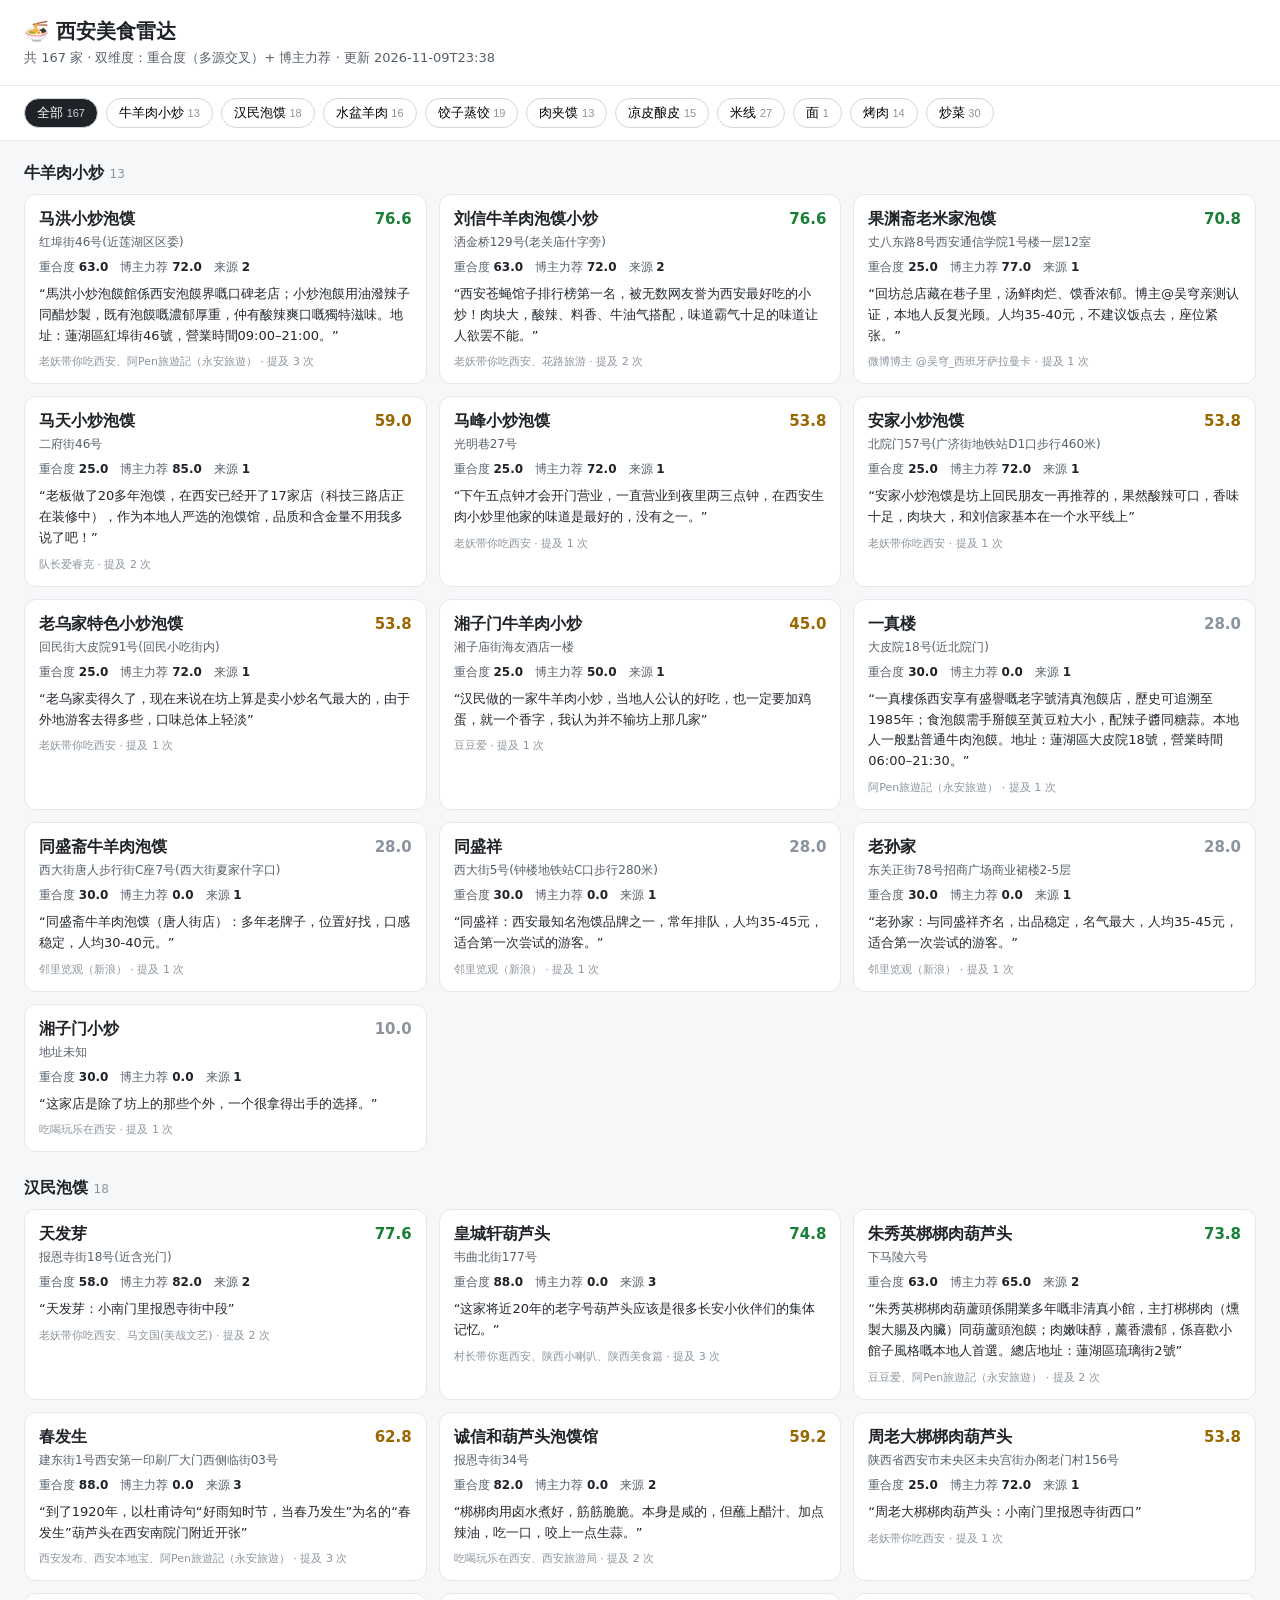
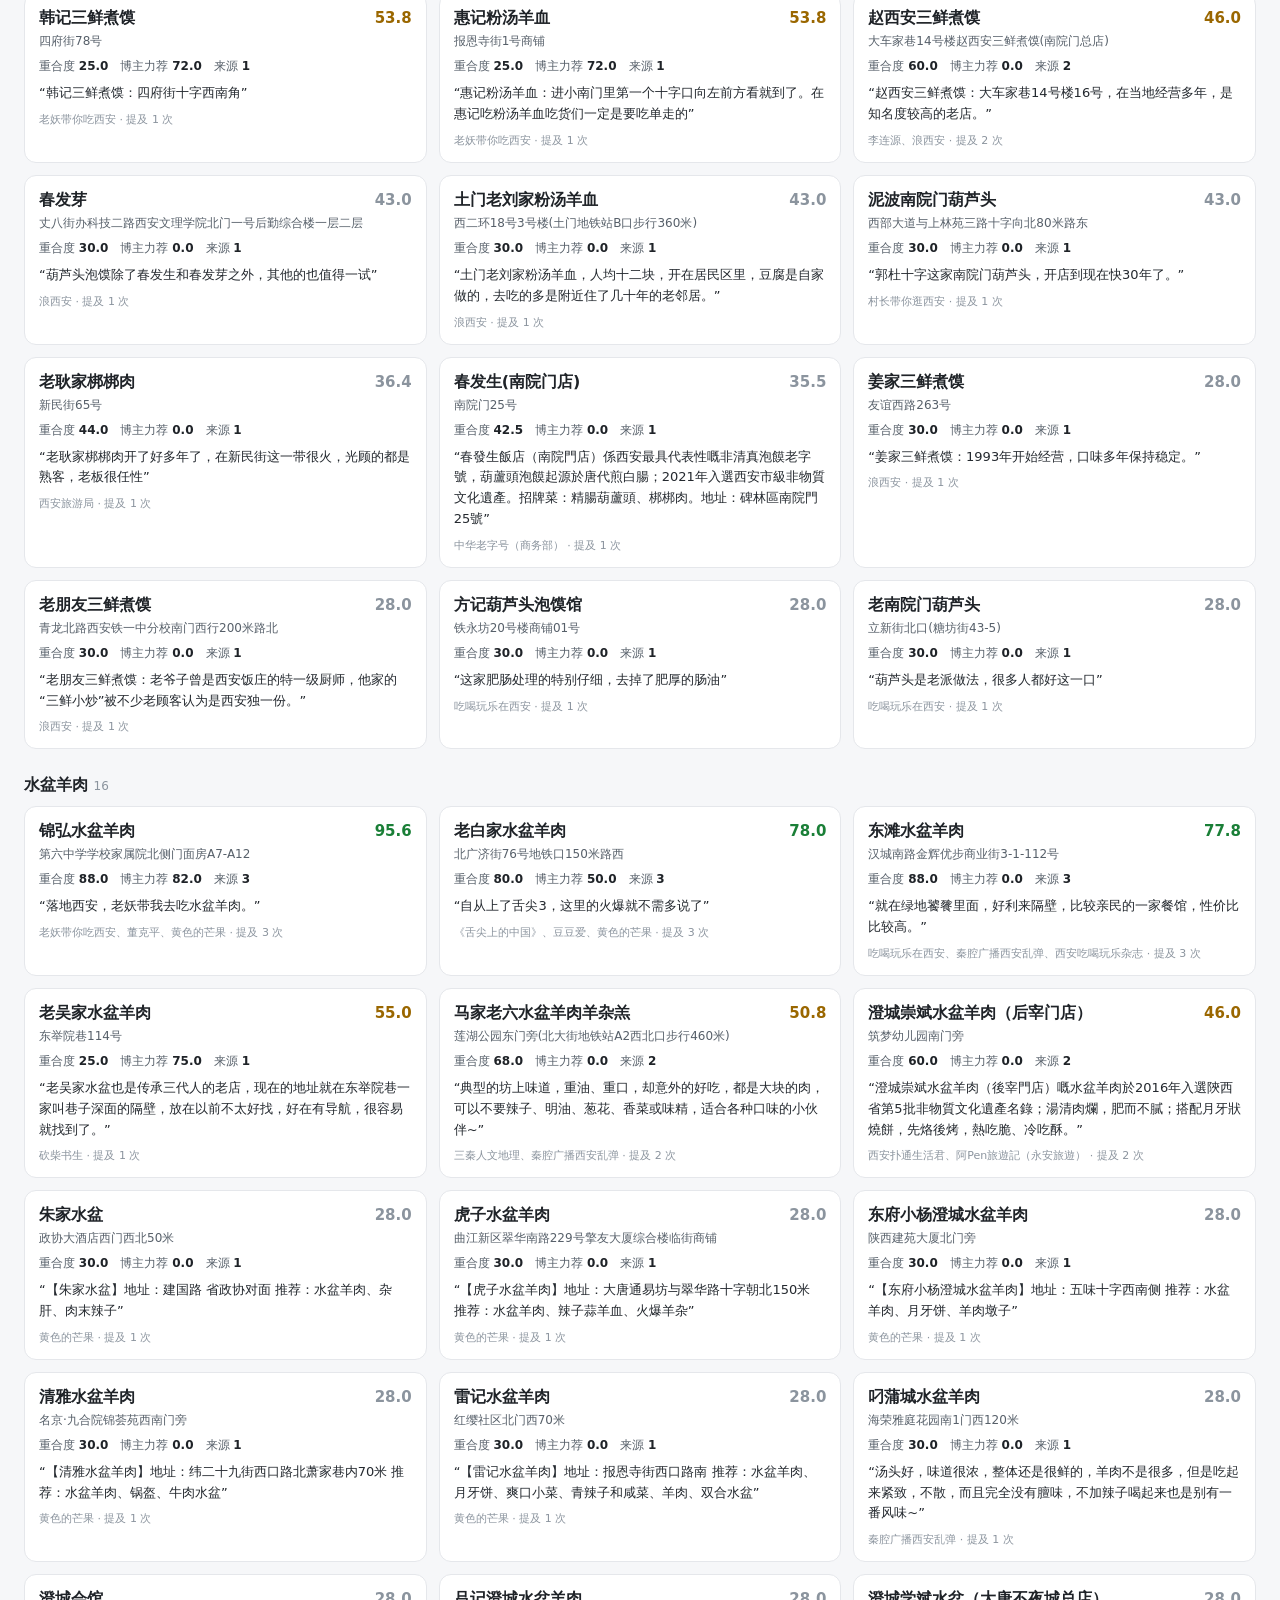
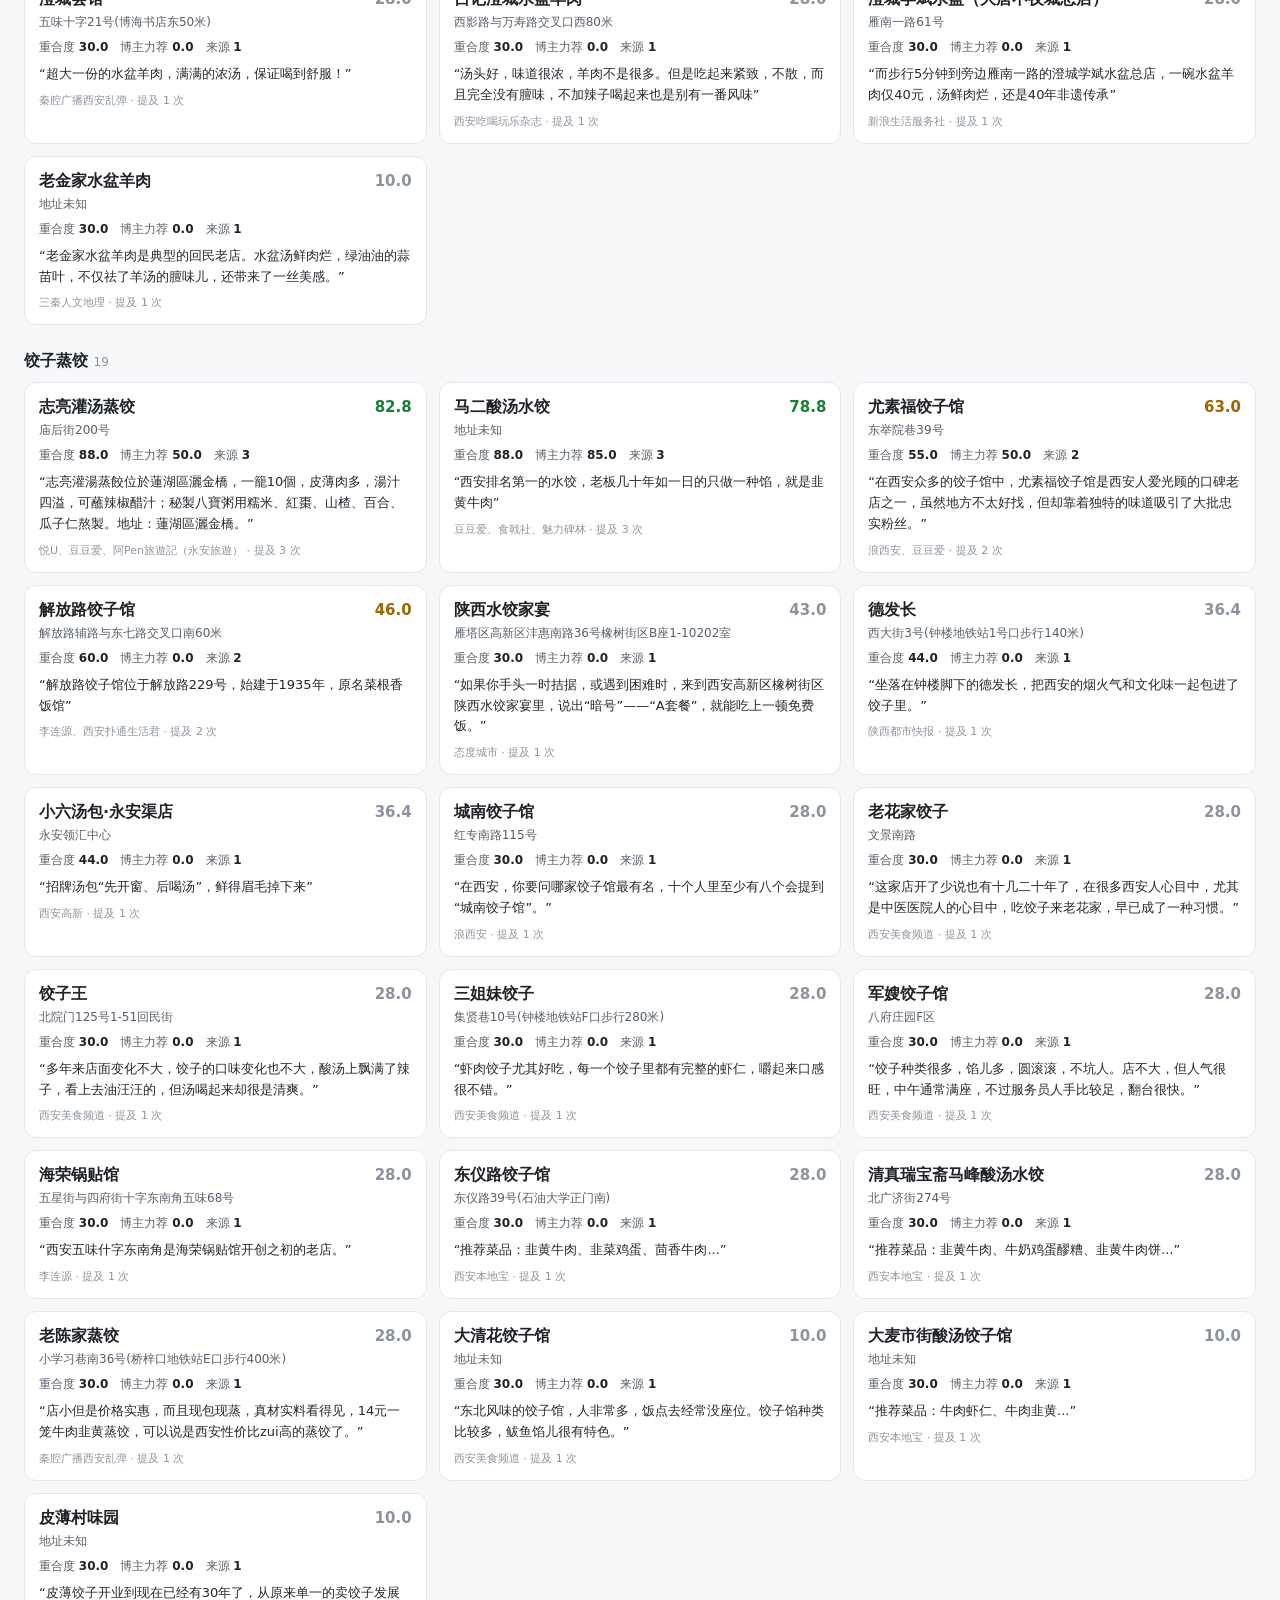
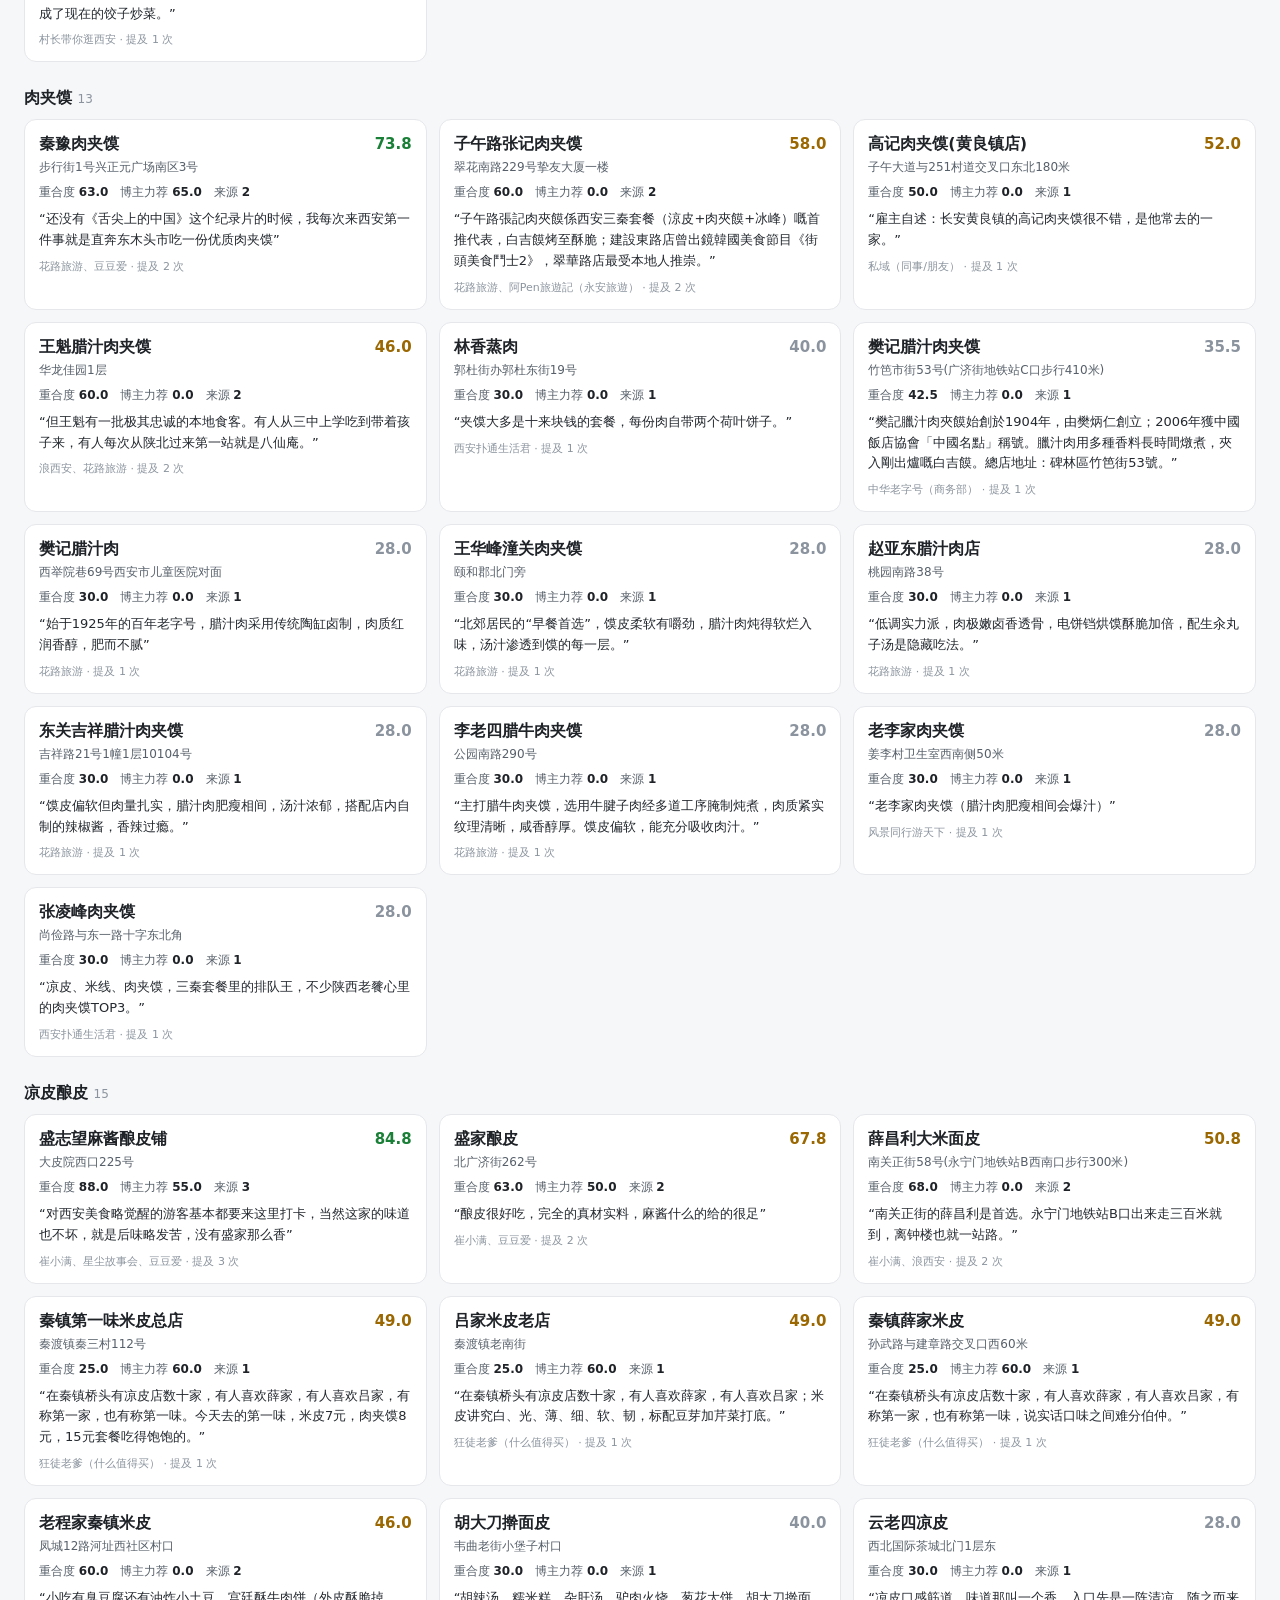
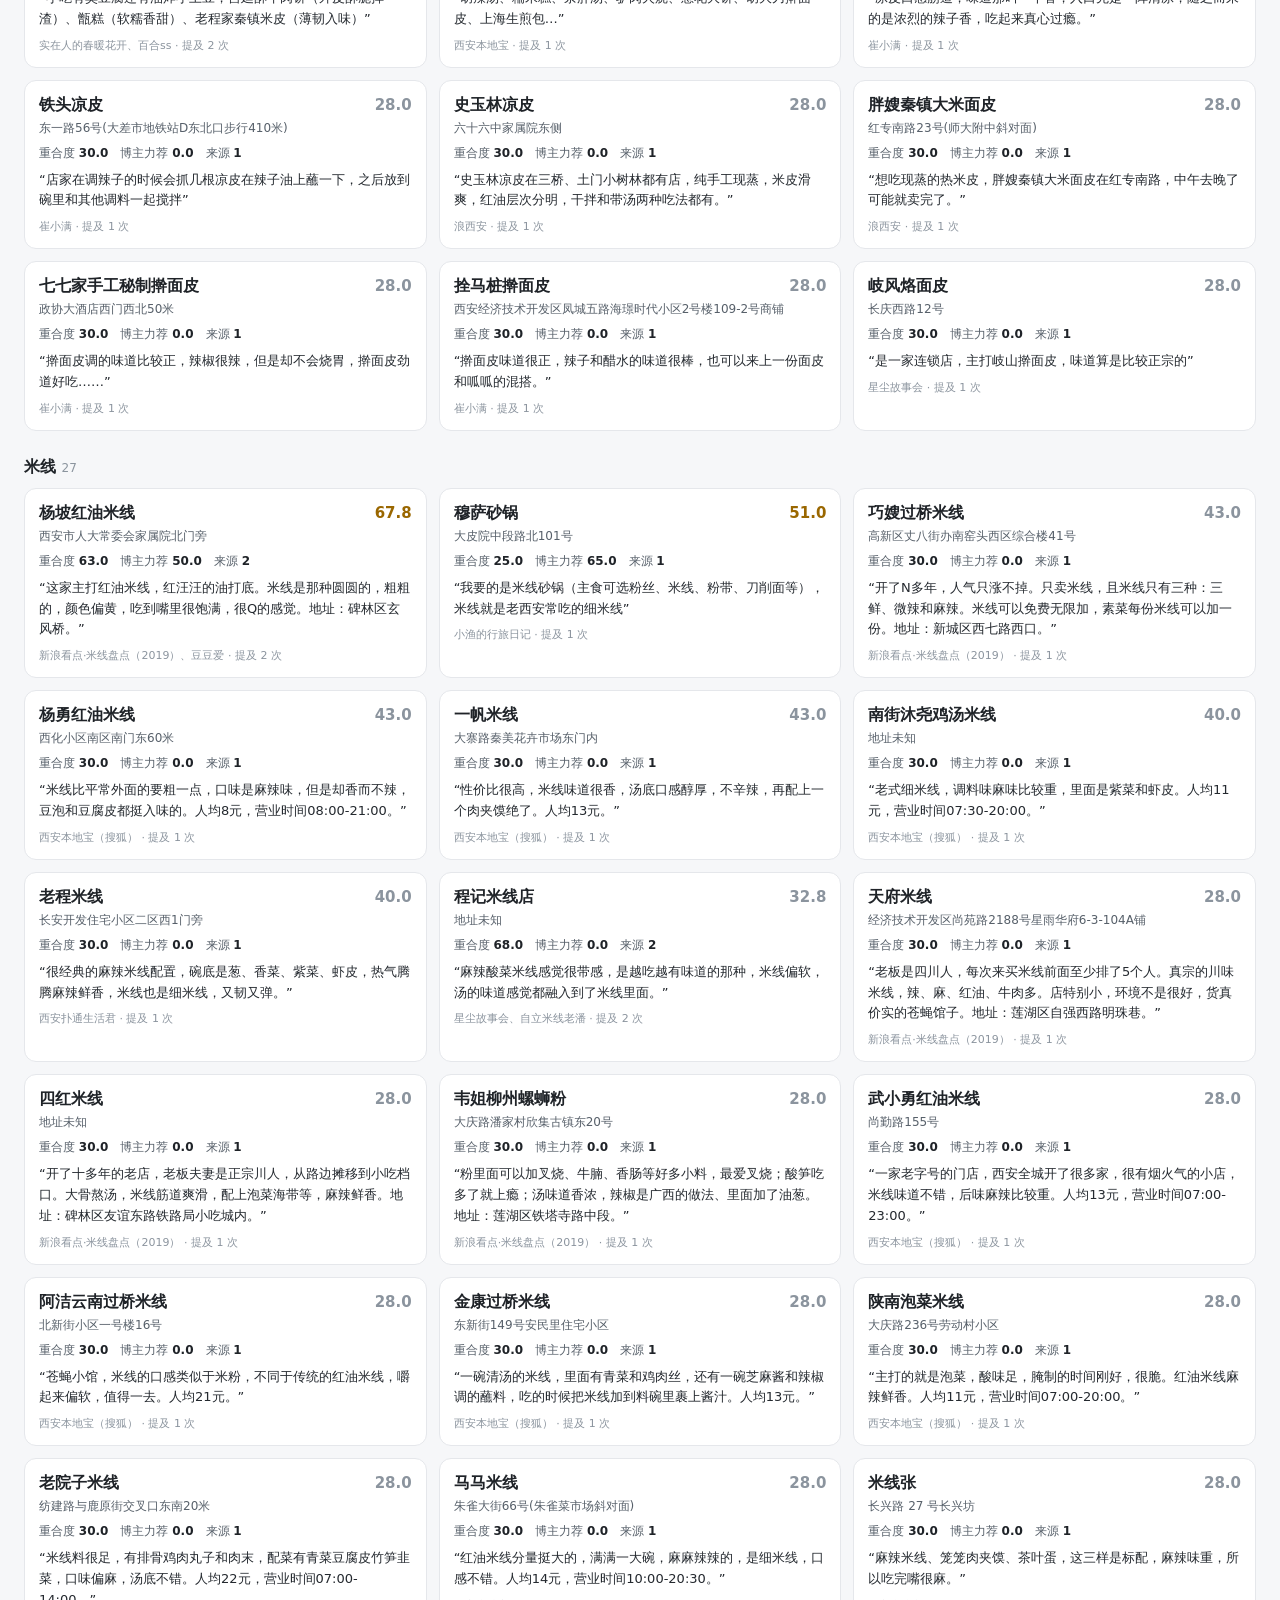
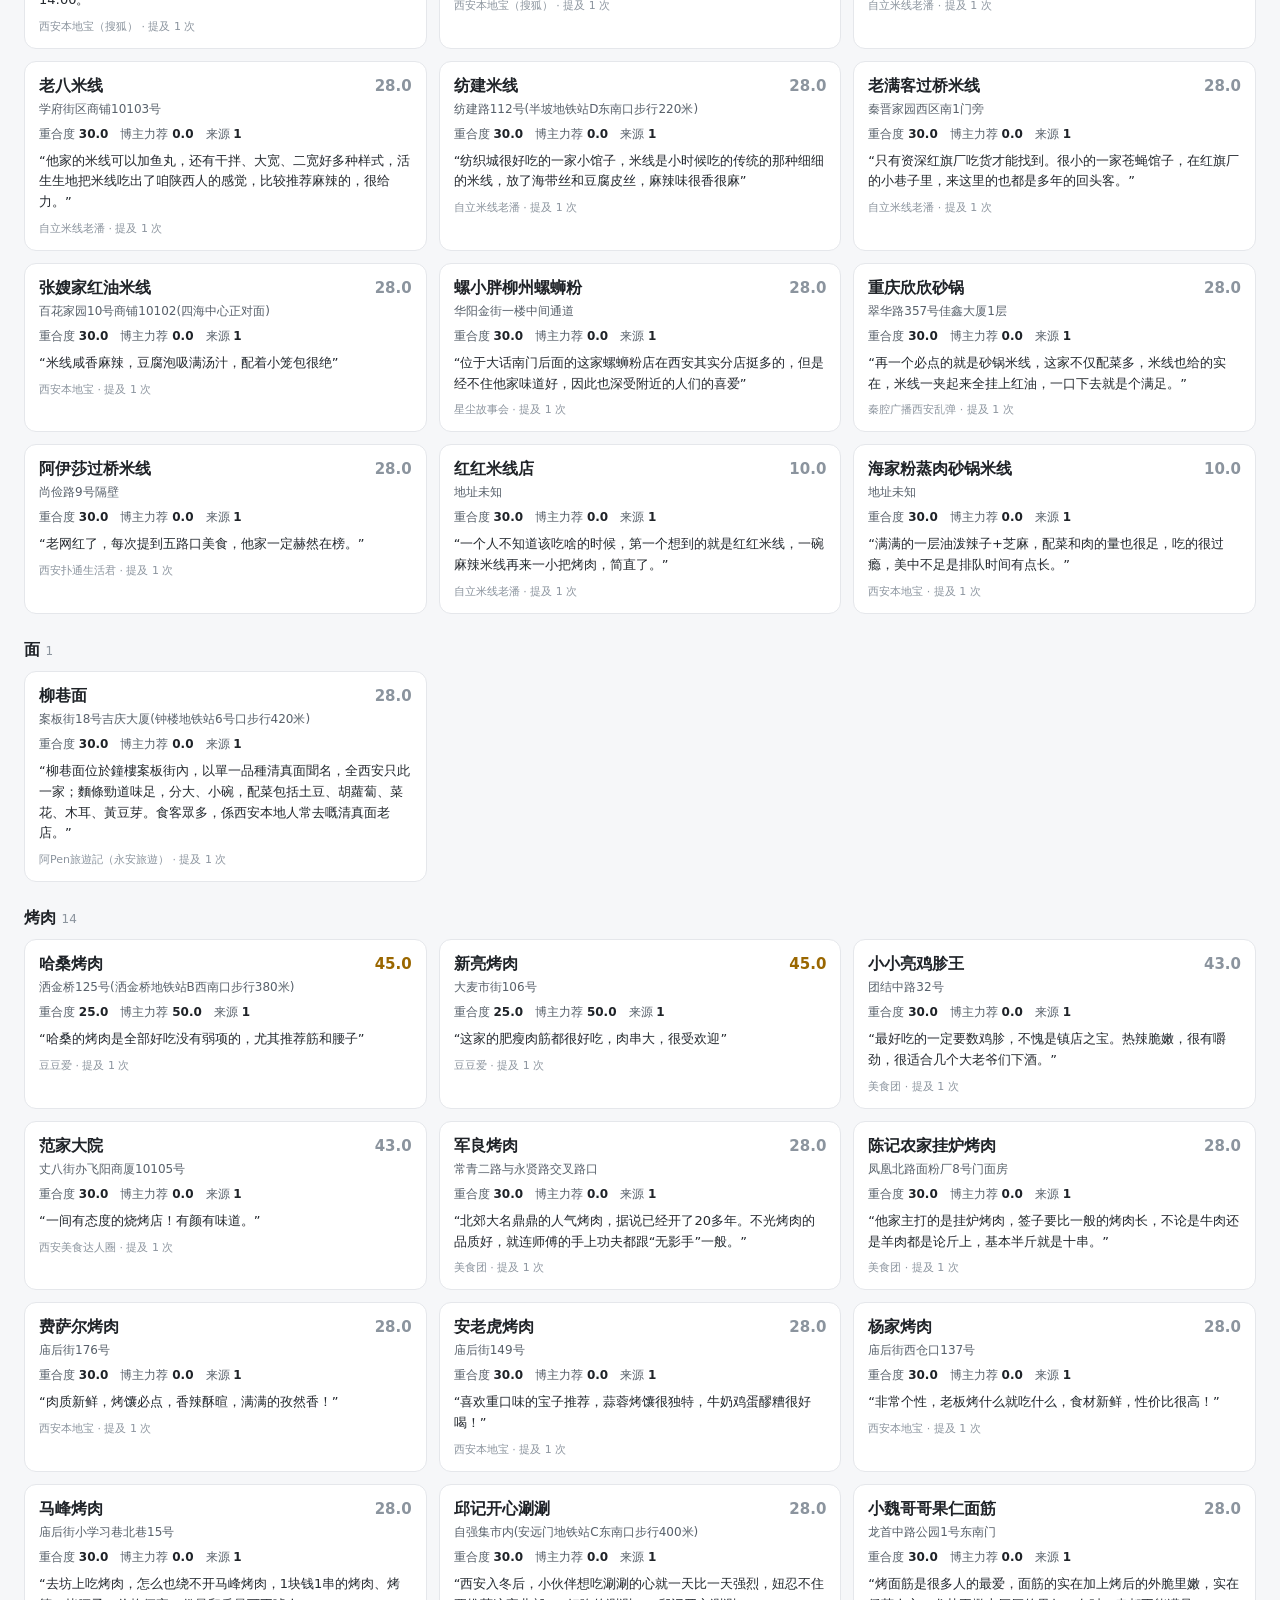
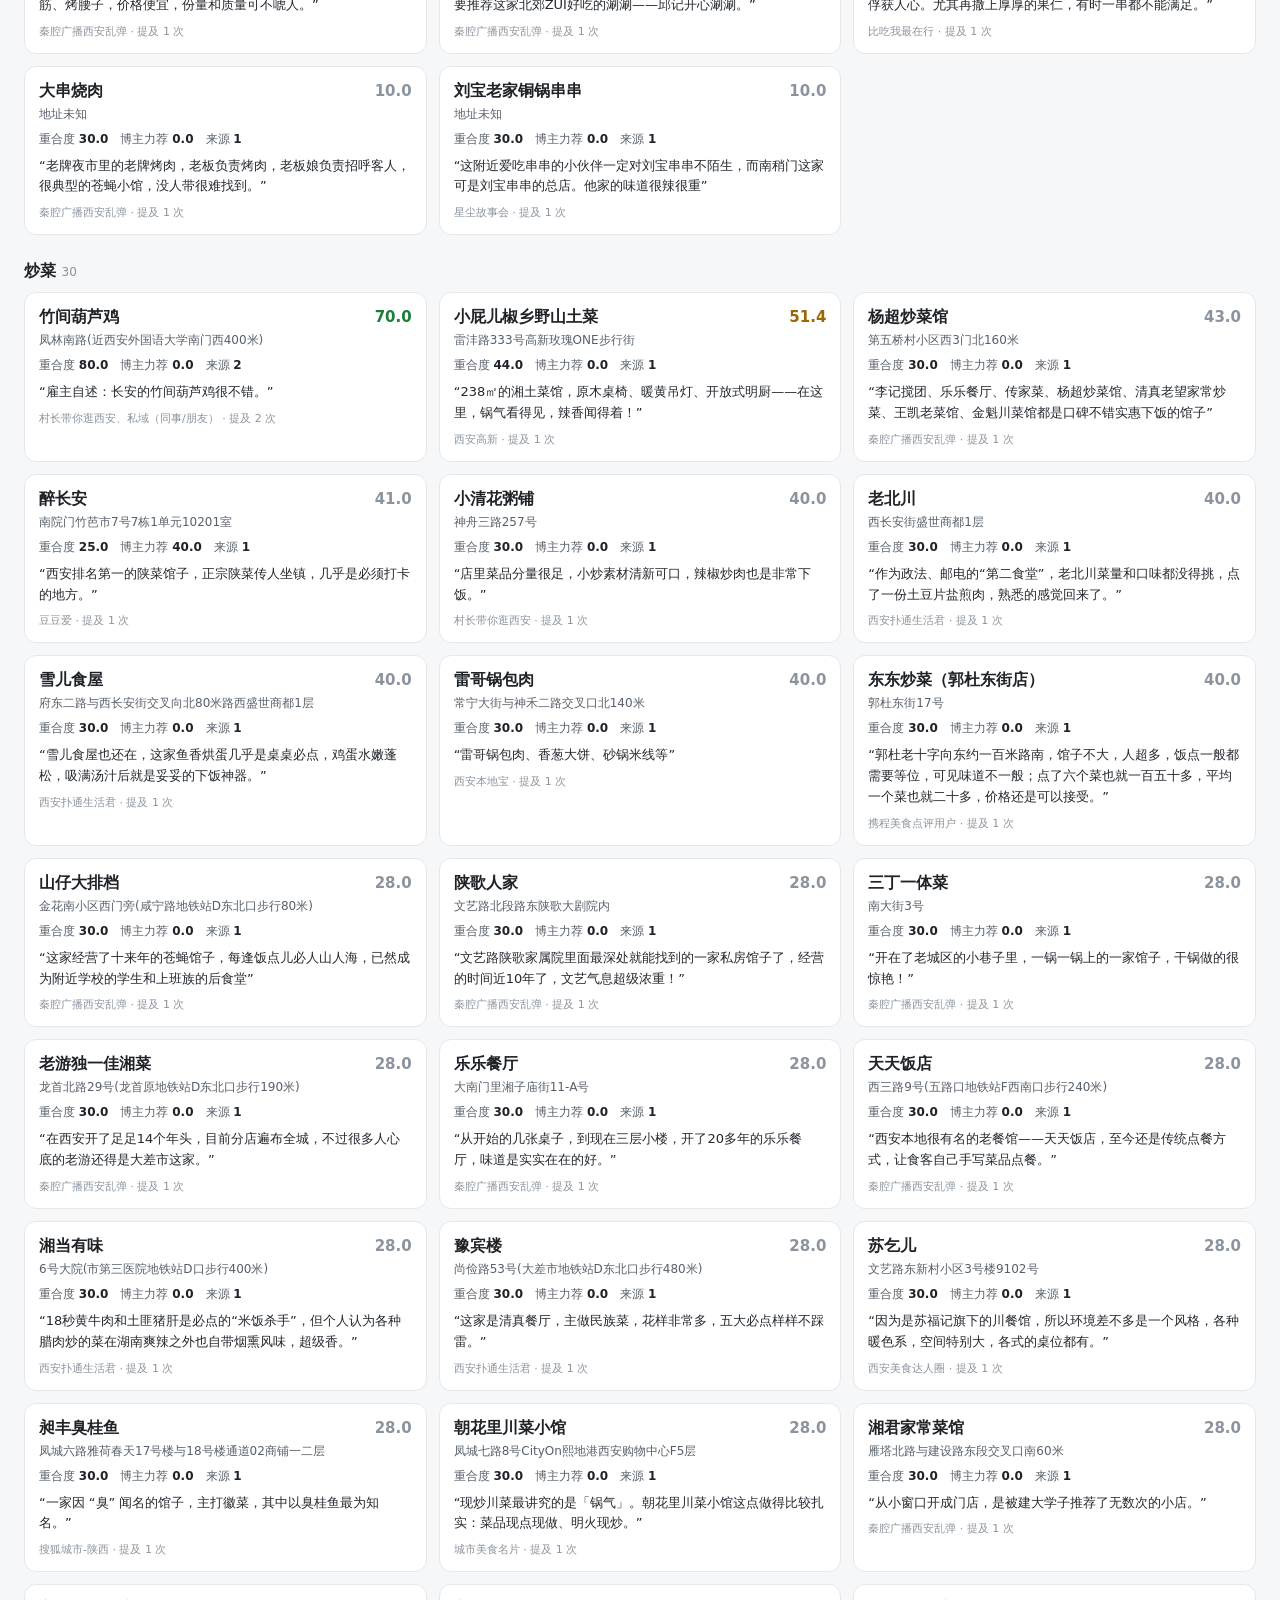
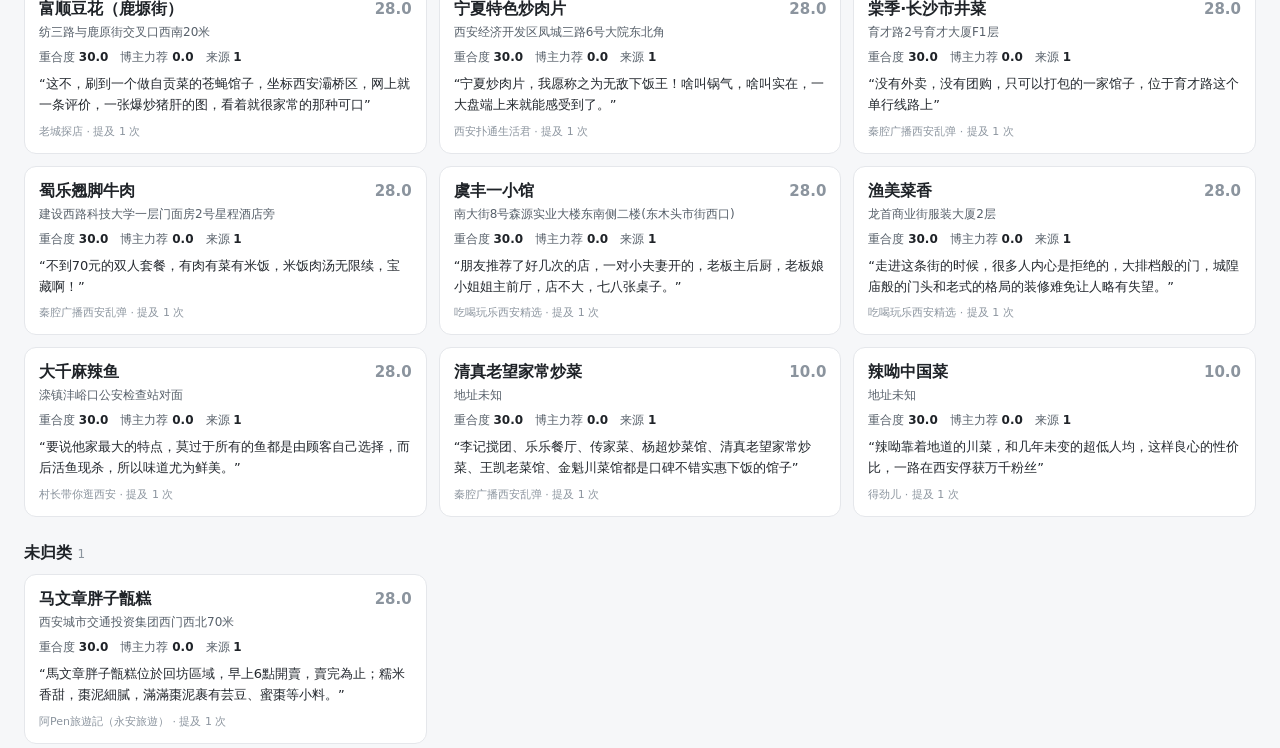
==== commit e3d3d6a4: "feat(radar): 新增「面」品类（biangbiang/油泼/臊子/牛肉面），修正归一化规则" ====
--- a/radar/out/index.html
+++ b/radar/out/index.html
@@ -18,8 +18,8 @@
 .empty{color:#8b949e;font-size:13px;padding:8px 0}
 </style></head><body>
 <header><h1>🍜 西安美食雷达</h1>
-<div class="sub">共 167 家 · 双维度：重合度（多源交叉）+ 博主力荐 · 更新 2026-11-09T23:37</div></header>
-<div id="chips"><button class="chip active" data-cat="__all">全部 <span class="n">167</span></button><button class="chip" data-cat="牛羊肉小炒">牛羊肉小炒 <span class="n">13</span></button><button class="chip" data-cat="汉民泡馍">汉民泡馍 <span class="n">18</span></button><button class="chip" data-cat="水盆羊肉">水盆羊肉 <span class="n">16</span></button><button class="chip" data-cat="饺子蒸饺">饺子蒸饺 <span class="n">19</span></button><button class="chip" data-cat="肉夹馍">肉夹馍 <span class="n">13</span></button><button class="chip" data-cat="凉皮酿皮">凉皮酿皮 <span class="n">15</span></button><button class="chip" data-cat="米线">米线 <span class="n">27</span></button><button class="chip" data-cat="烤肉">烤肉 <span class="n">14</span></button><button class="chip" data-cat="炒菜">炒菜 <span class="n">30</span></button></div>
+<div class="sub">共 167 家 · 双维度：重合度（多源交叉）+ 博主力荐 · 更新 2026-11-09T23:38</div></header>
+<div id="chips"><button class="chip active" data-cat="__all">全部 <span class="n">167</span></button><button class="chip" data-cat="牛羊肉小炒">牛羊肉小炒 <span class="n">13</span></button><button class="chip" data-cat="汉民泡馍">汉民泡馍 <span class="n">18</span></button><button class="chip" data-cat="水盆羊肉">水盆羊肉 <span class="n">16</span></button><button class="chip" data-cat="饺子蒸饺">饺子蒸饺 <span class="n">19</span></button><button class="chip" data-cat="肉夹馍">肉夹馍 <span class="n">13</span></button><button class="chip" data-cat="凉皮酿皮">凉皮酿皮 <span class="n">15</span></button><button class="chip" data-cat="米线">米线 <span class="n">27</span></button><button class="chip" data-cat="面">面 <span class="n">1</span></button><button class="chip" data-cat="烤肉">烤肉 <span class="n">14</span></button><button class="chip" data-cat="炒菜">炒菜 <span class="n">30</span></button></div>
 <section data-cat="牛羊肉小炒"><h2>牛羊肉小炒 <span class="count">13</span></h2><div class="grid">
       <div class="card" data-cat="牛羊肉小炒">
         <div class="head"><span class="name">马洪小炒泡馍</span>
@@ -1230,6 +1230,16 @@
           <span>来源 <b>1</b></span></div>
         <div class="reason">“满满的一层油泼辣子+芝麻，配菜和肉的量也很足，吃的很过瘾，美中不足是排队时间有点长。”</div>
         <div class="src">西安本地宝 · 提及 1 次</div>
+      </div></div></section><section data-cat="面"><h2>面 <span class="count">1</span></h2><div class="grid">
+      <div class="card" data-cat="面">
+        <div class="head"><span class="name">柳巷面</span>
+          <span class="trust" style="color:#8b949e">28.0</span></div>
+        <div class="meta">案板街18号吉庆大厦(钟楼地铁站6号口步行420米)</div>
+        <div class="dims"><span>重合度 <b>30.0</b></span>
+          <span>博主力荐 <b>0.0</b></span>
+          <span>来源 <b>1</b></span></div>
+        <div class="reason">“柳巷面位於鐘樓案板街內，以單一品種清真面聞名，全西安只此一家；麵條勁道味足，分大、小碗，配菜包括土豆、胡蘿蔔、菜花、木耳、黃豆芽。食客眾多，係西安本地人常去嘅清真面老店。”</div>
+        <div class="src">阿Pen旅遊記（永安旅遊） · 提及 1 次</div>
       </div></div></section><section data-cat="烤肉"><h2>烤肉 <span class="count">14</span></h2><div class="grid">
       <div class="card" data-cat="烤肉">
         <div class="head"><span class="name">哈桑烤肉</span>
@@ -1670,17 +1680,7 @@
           <span>来源 <b>1</b></span></div>
         <div class="reason">“辣呦靠着地道的川菜，和几年未变的超低人均，这样良心的性价比，一路在西安俘获万千粉丝”</div>
         <div class="src">得劲儿 · 提及 1 次</div>
-      </div></div></section><section data-cat="未归类"><h2>未归类 <span class="count">2</span></h2><div class="grid">
-      <div class="card" data-cat="面">
-        <div class="head"><span class="name">柳巷面</span>
-          <span class="trust" style="color:#8b949e">28.0</span></div>
-        <div class="meta">案板街18号吉庆大厦(钟楼地铁站6号口步行420米)</div>
-        <div class="dims"><span>重合度 <b>30.0</b></span>
-          <span>博主力荐 <b>0.0</b></span>
-          <span>来源 <b>1</b></span></div>
-        <div class="reason">“柳巷面位於鐘樓案板街內，以單一品種清真面聞名，全西安只此一家；麵條勁道味足，分大、小碗，配菜包括土豆、胡蘿蔔、菜花、木耳、黃豆芽。食客眾多，係西安本地人常去嘅清真面老店。”</div>
-        <div class="src">阿Pen旅遊記（永安旅遊） · 提及 1 次</div>
-      </div>
+      </div></div></section><section data-cat="未归类"><h2>未归类 <span class="count">1</span></h2><div class="grid">
       <div class="card" data-cat="甑糕">
         <div class="head"><span class="name">马文章胖子甑糕</span>
           <span class="trust" style="color:#8b949e">28.0</span></div>
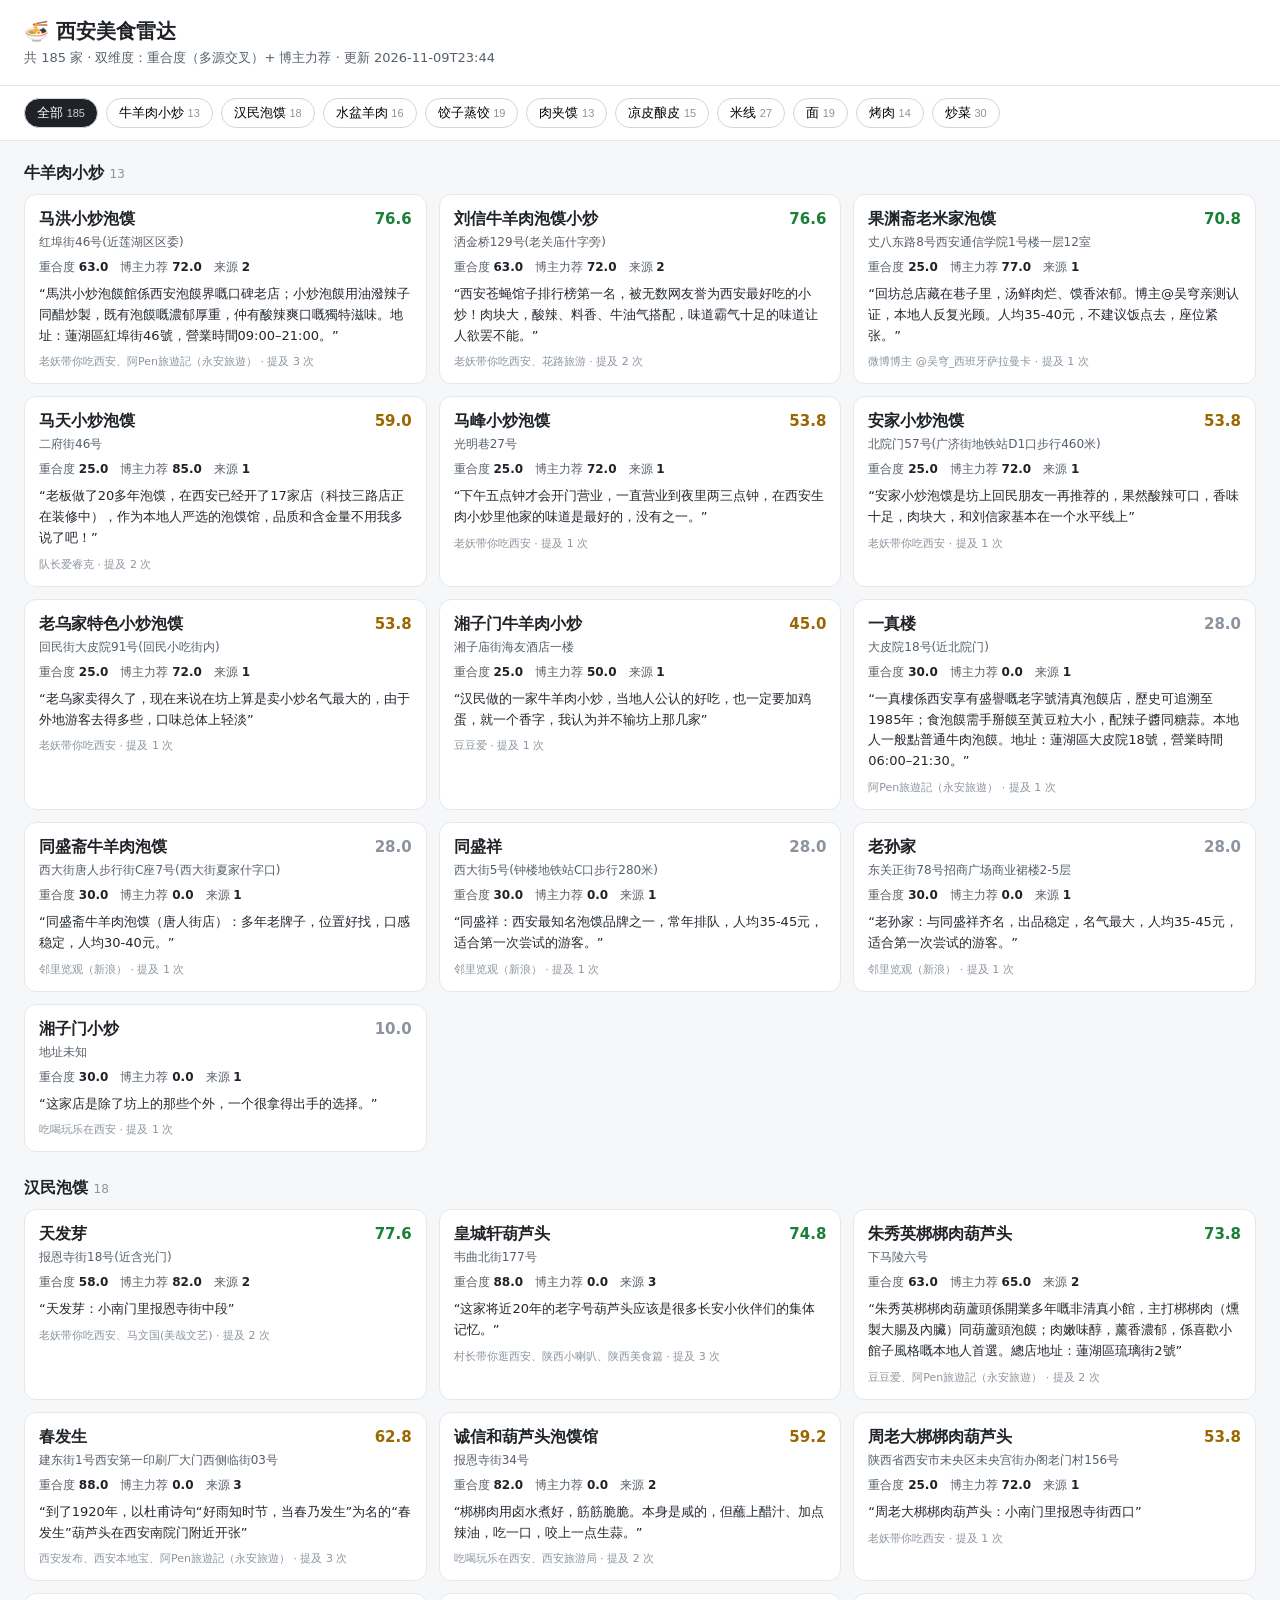
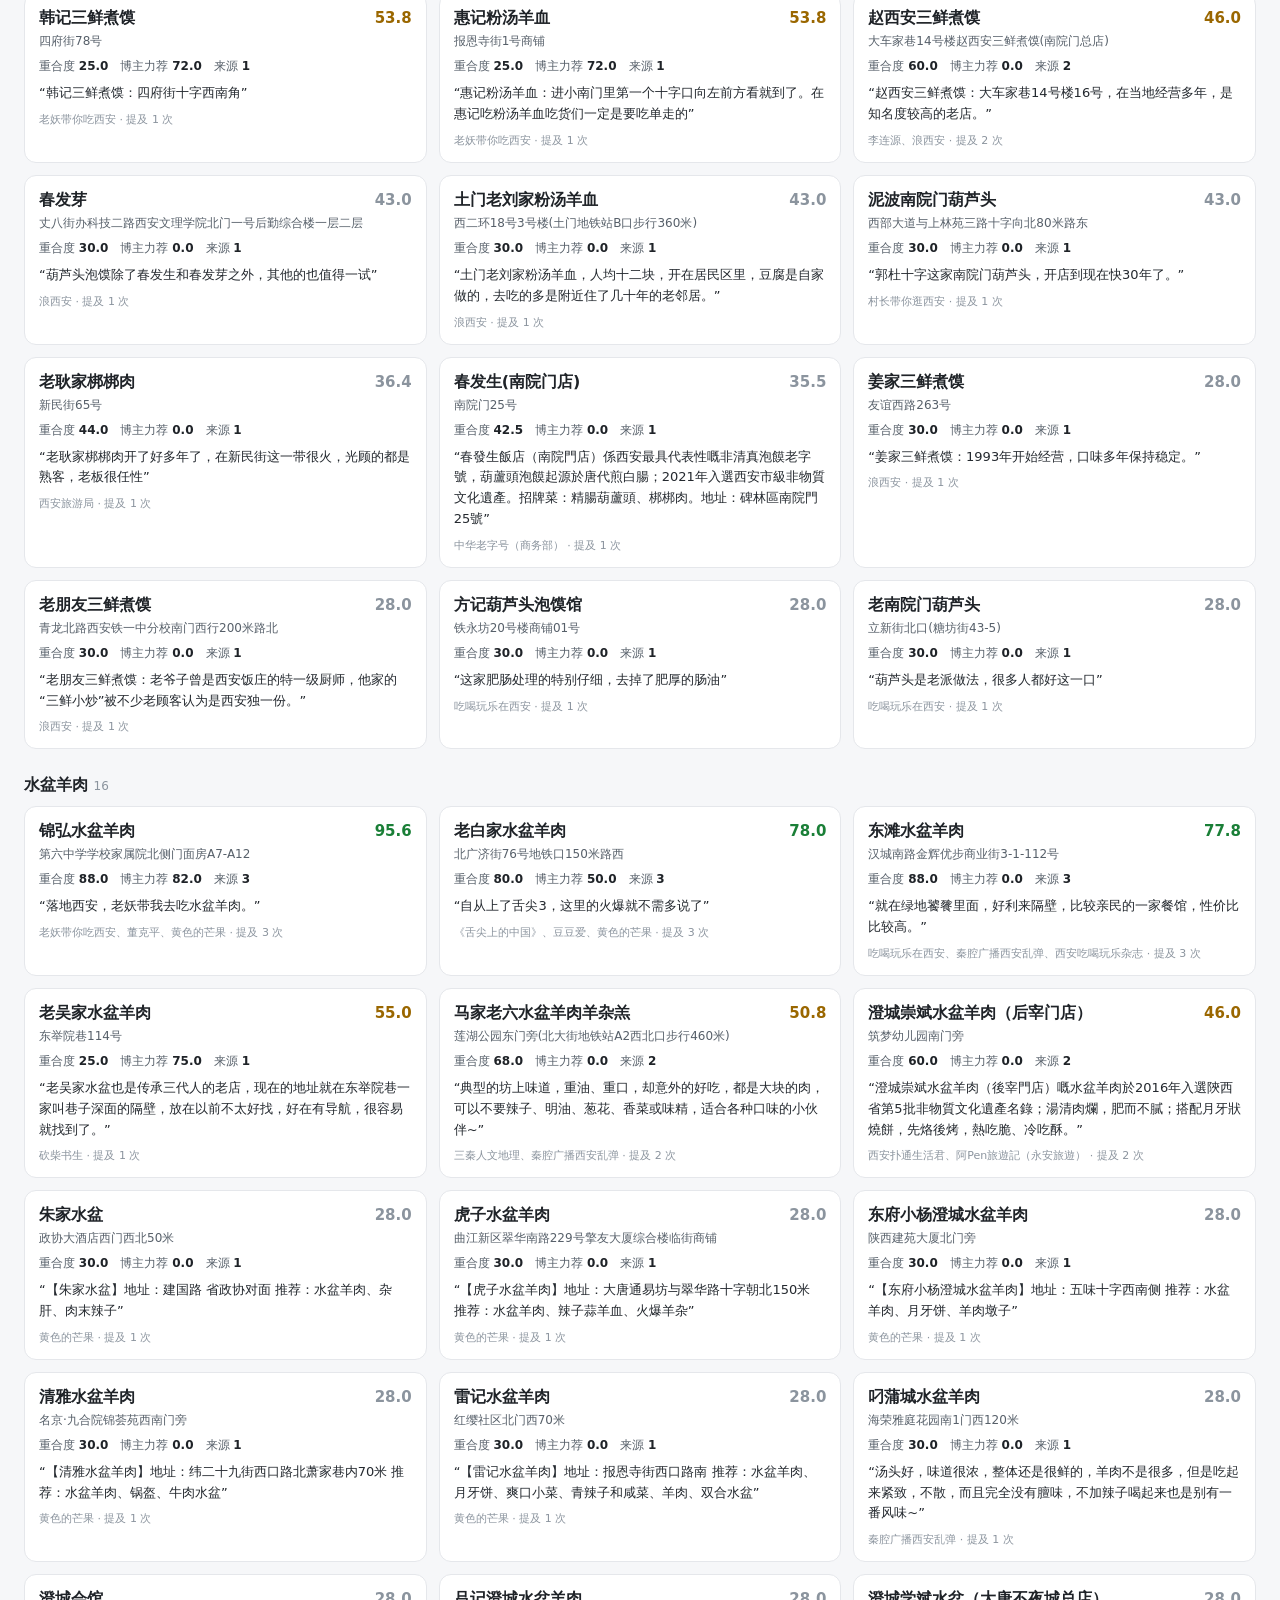
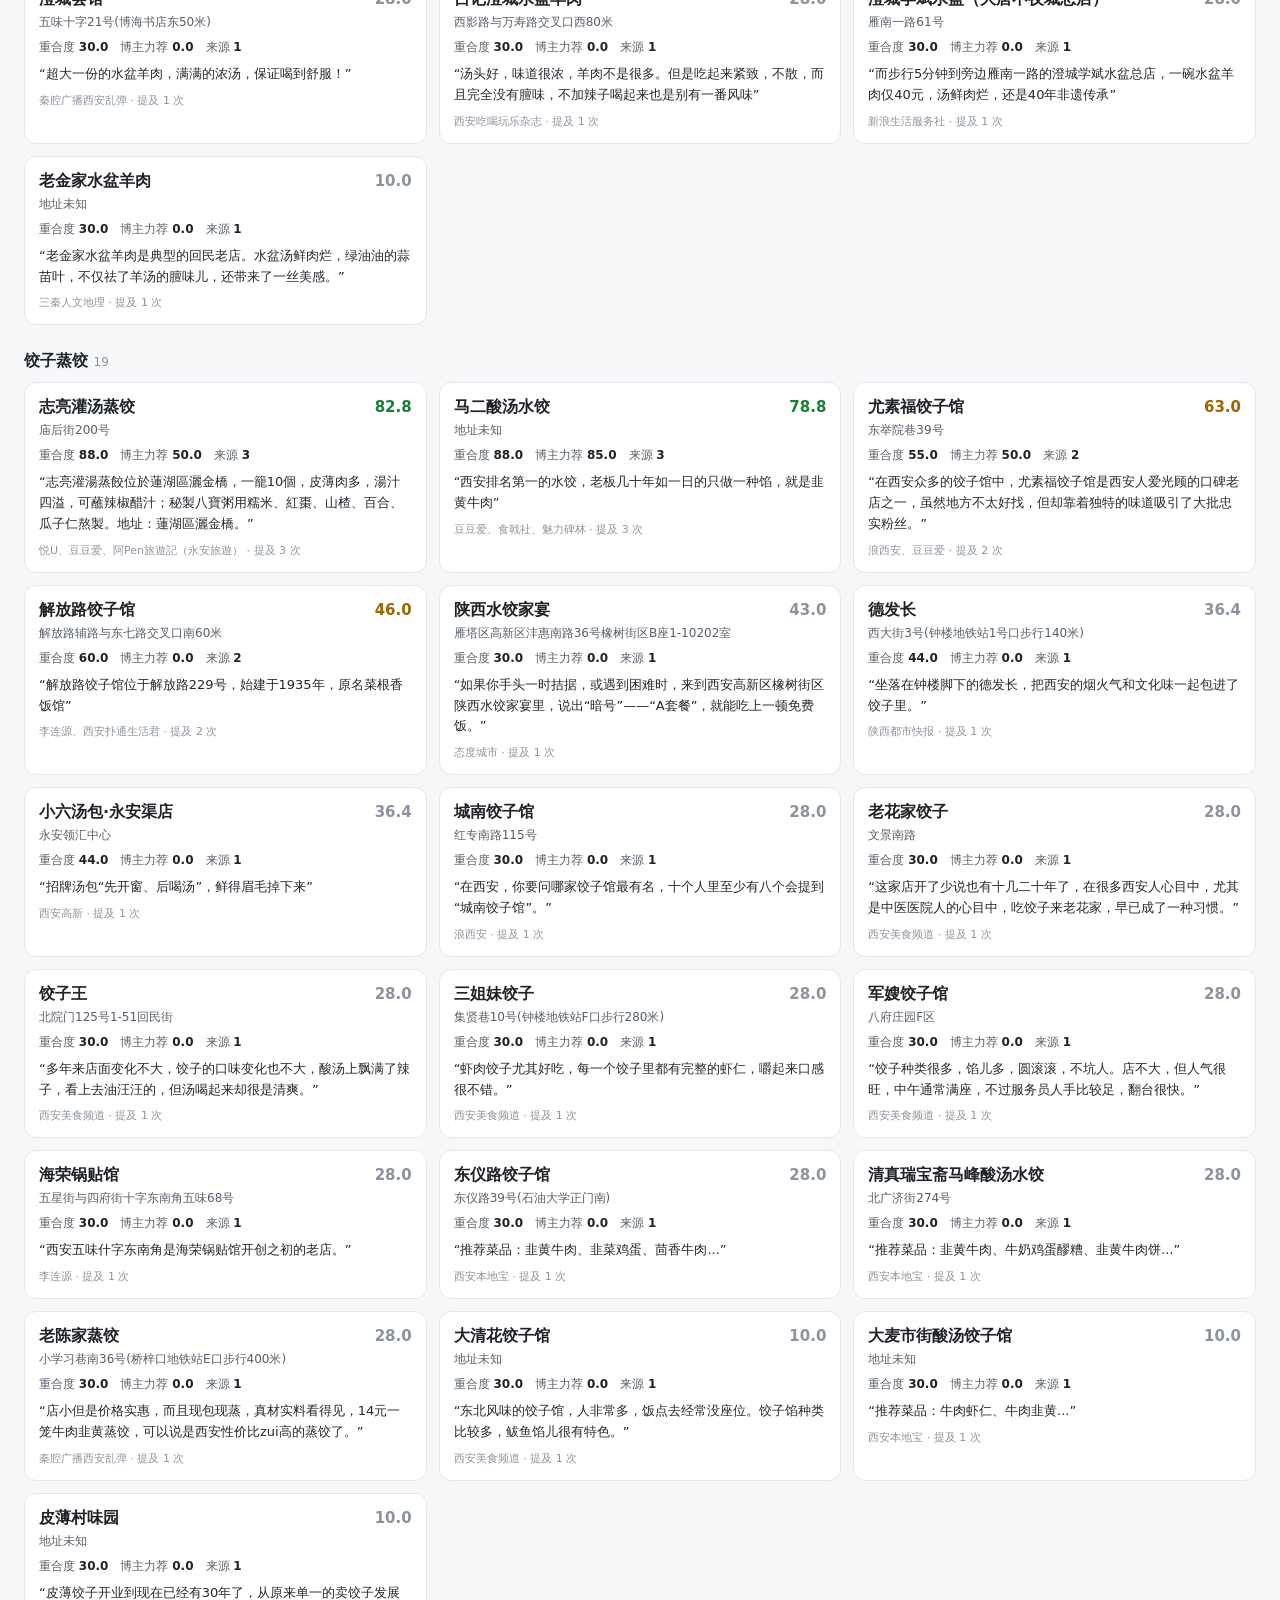
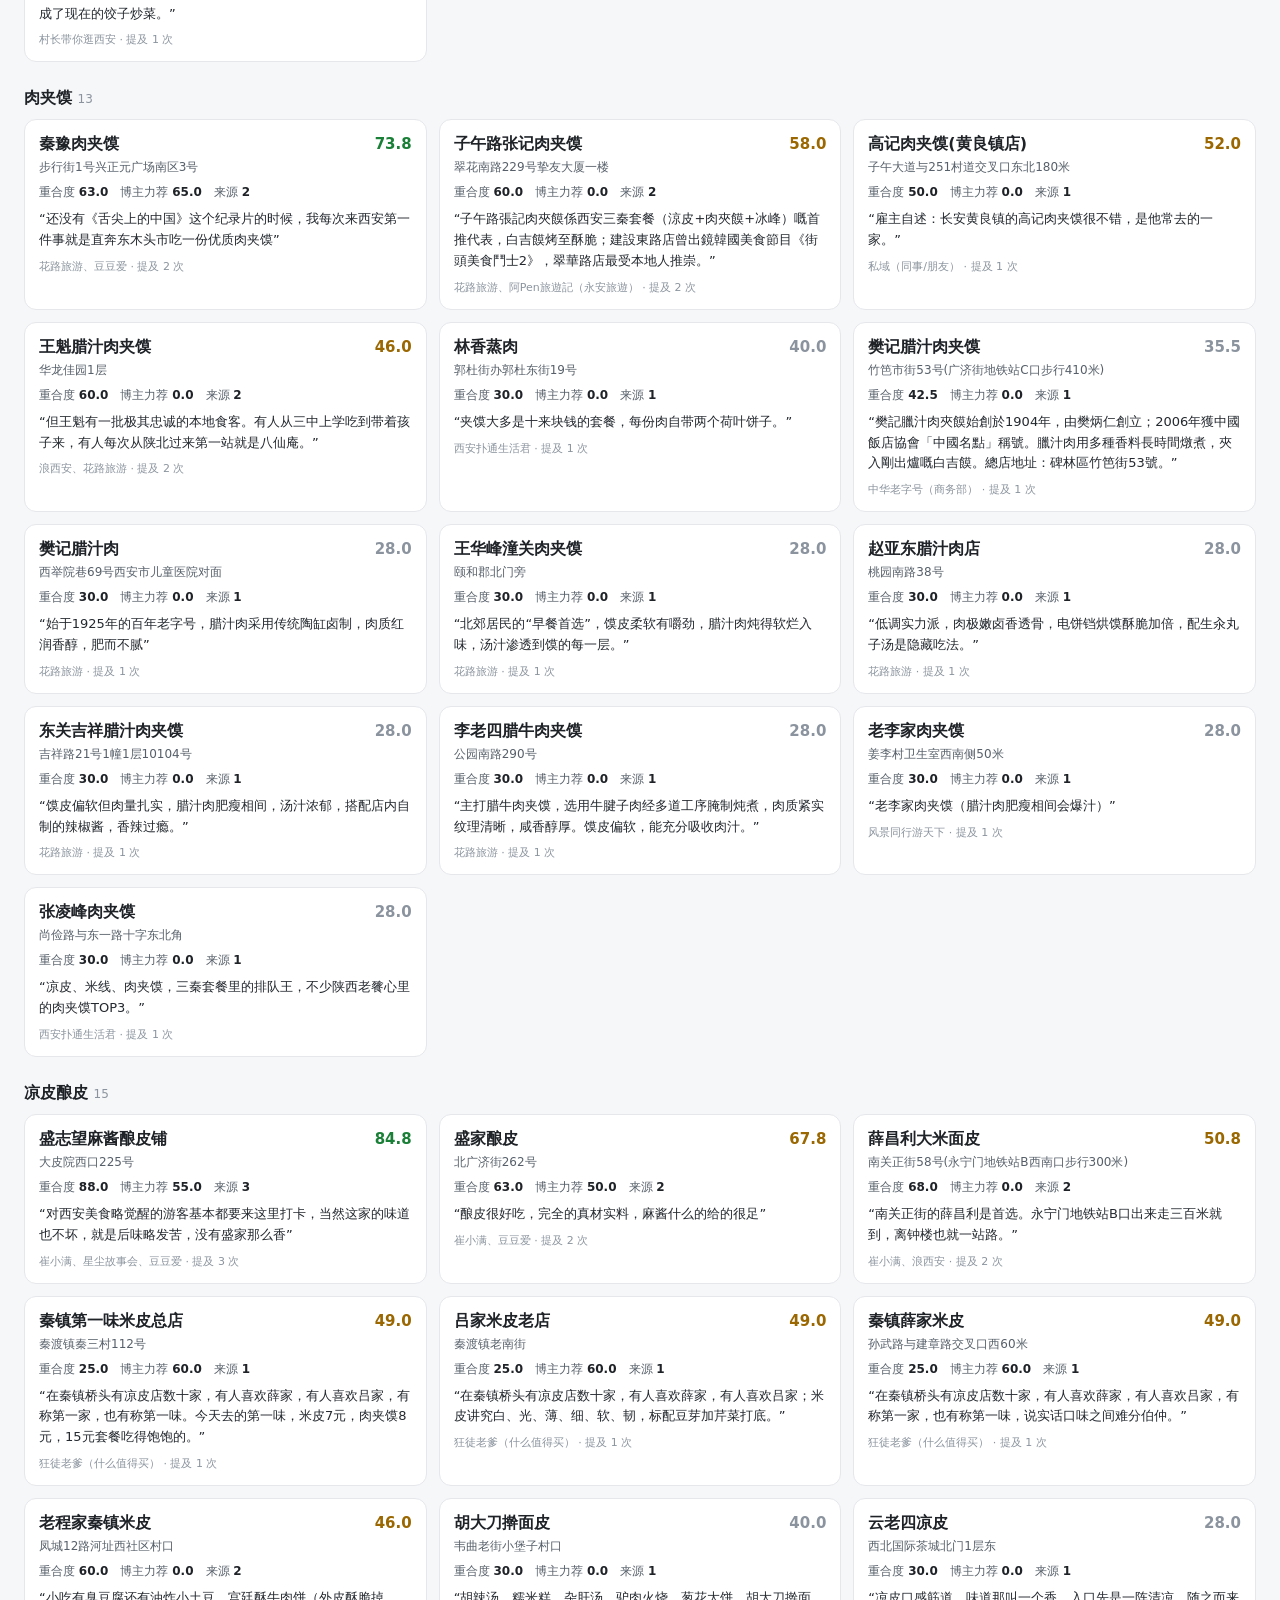
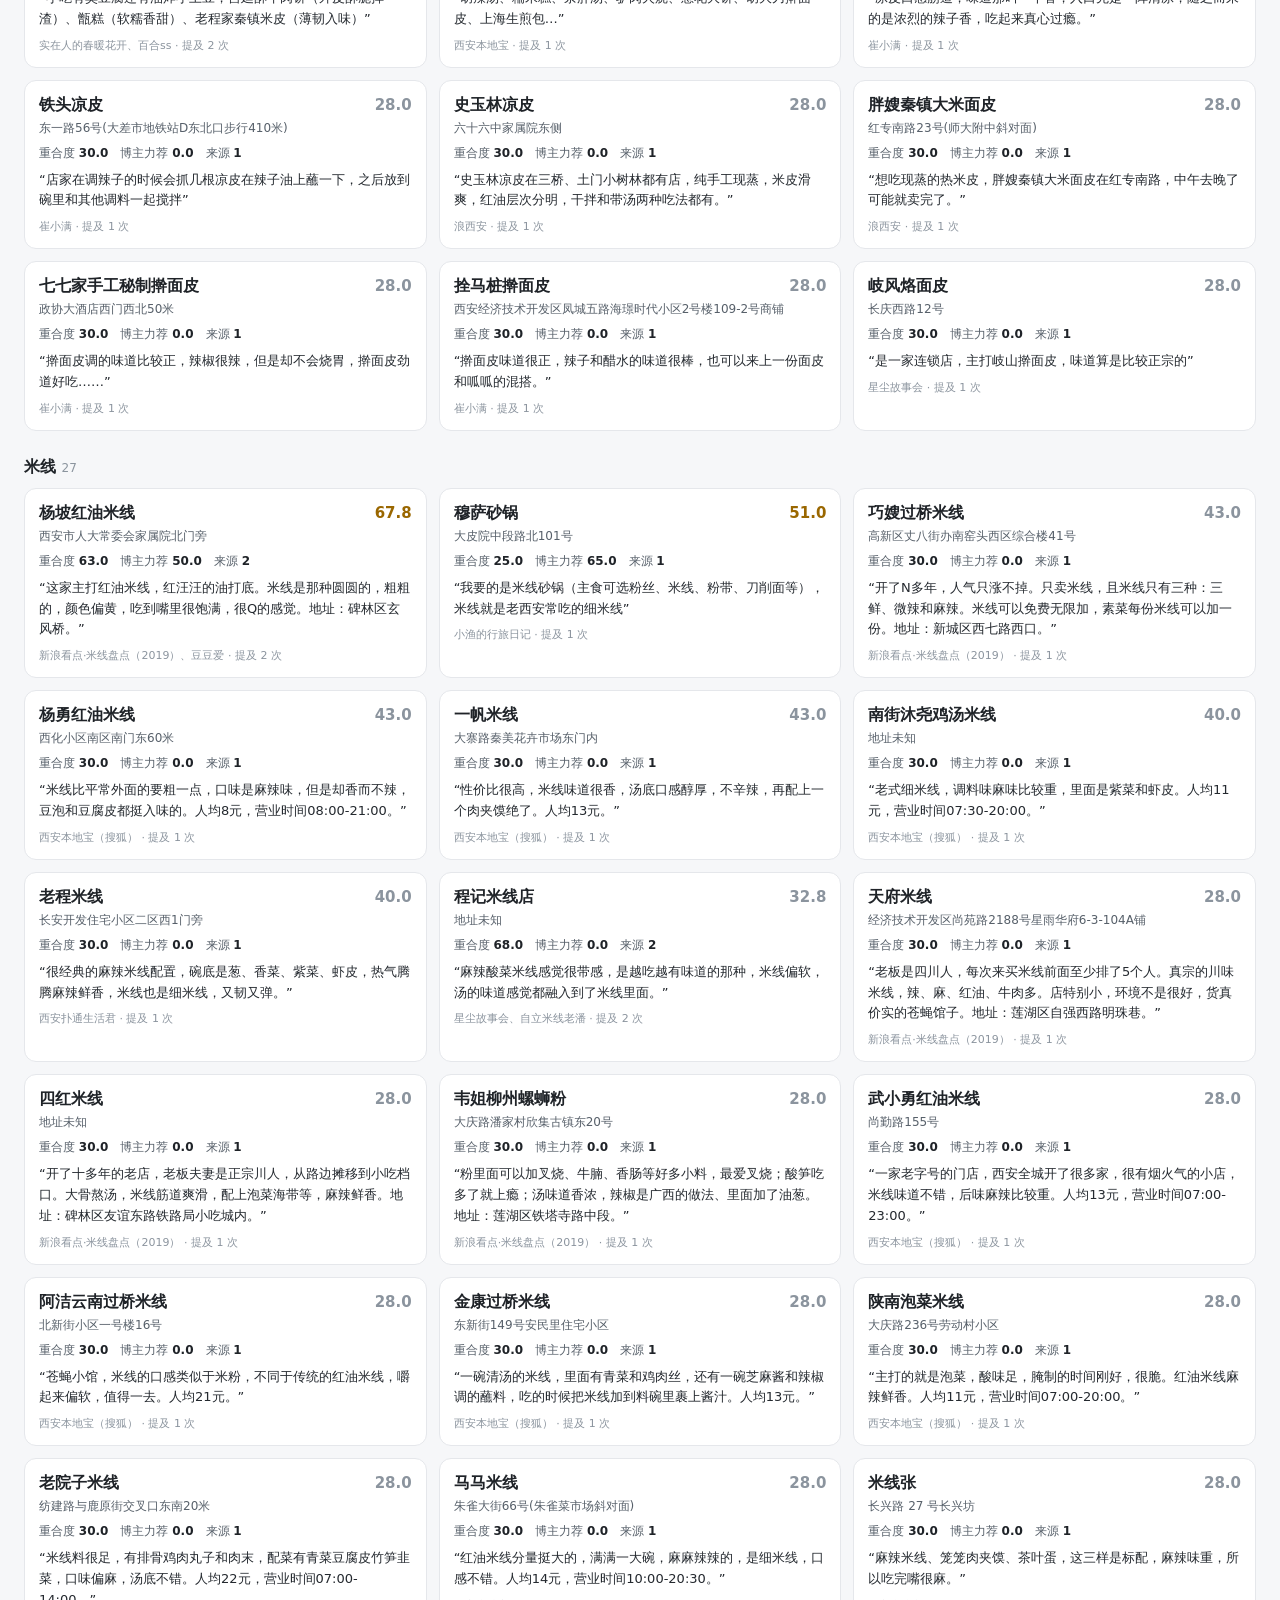
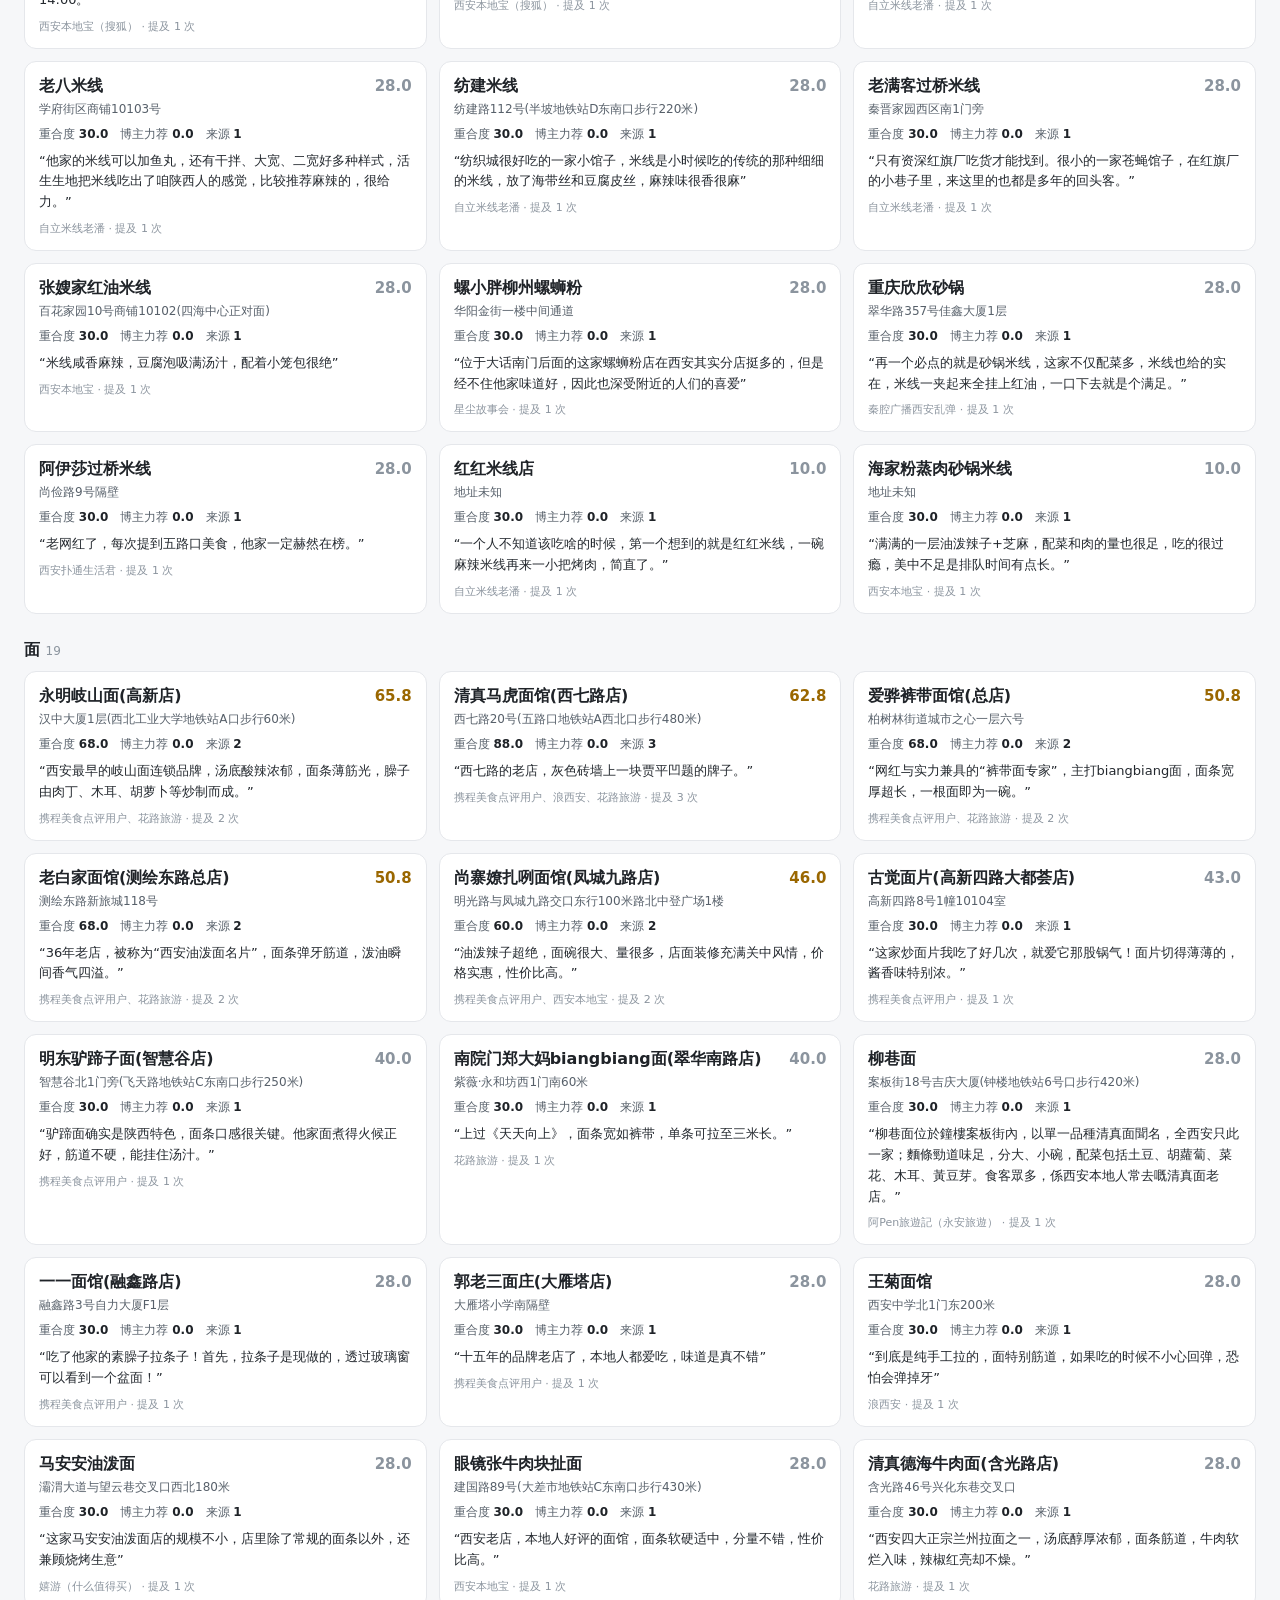
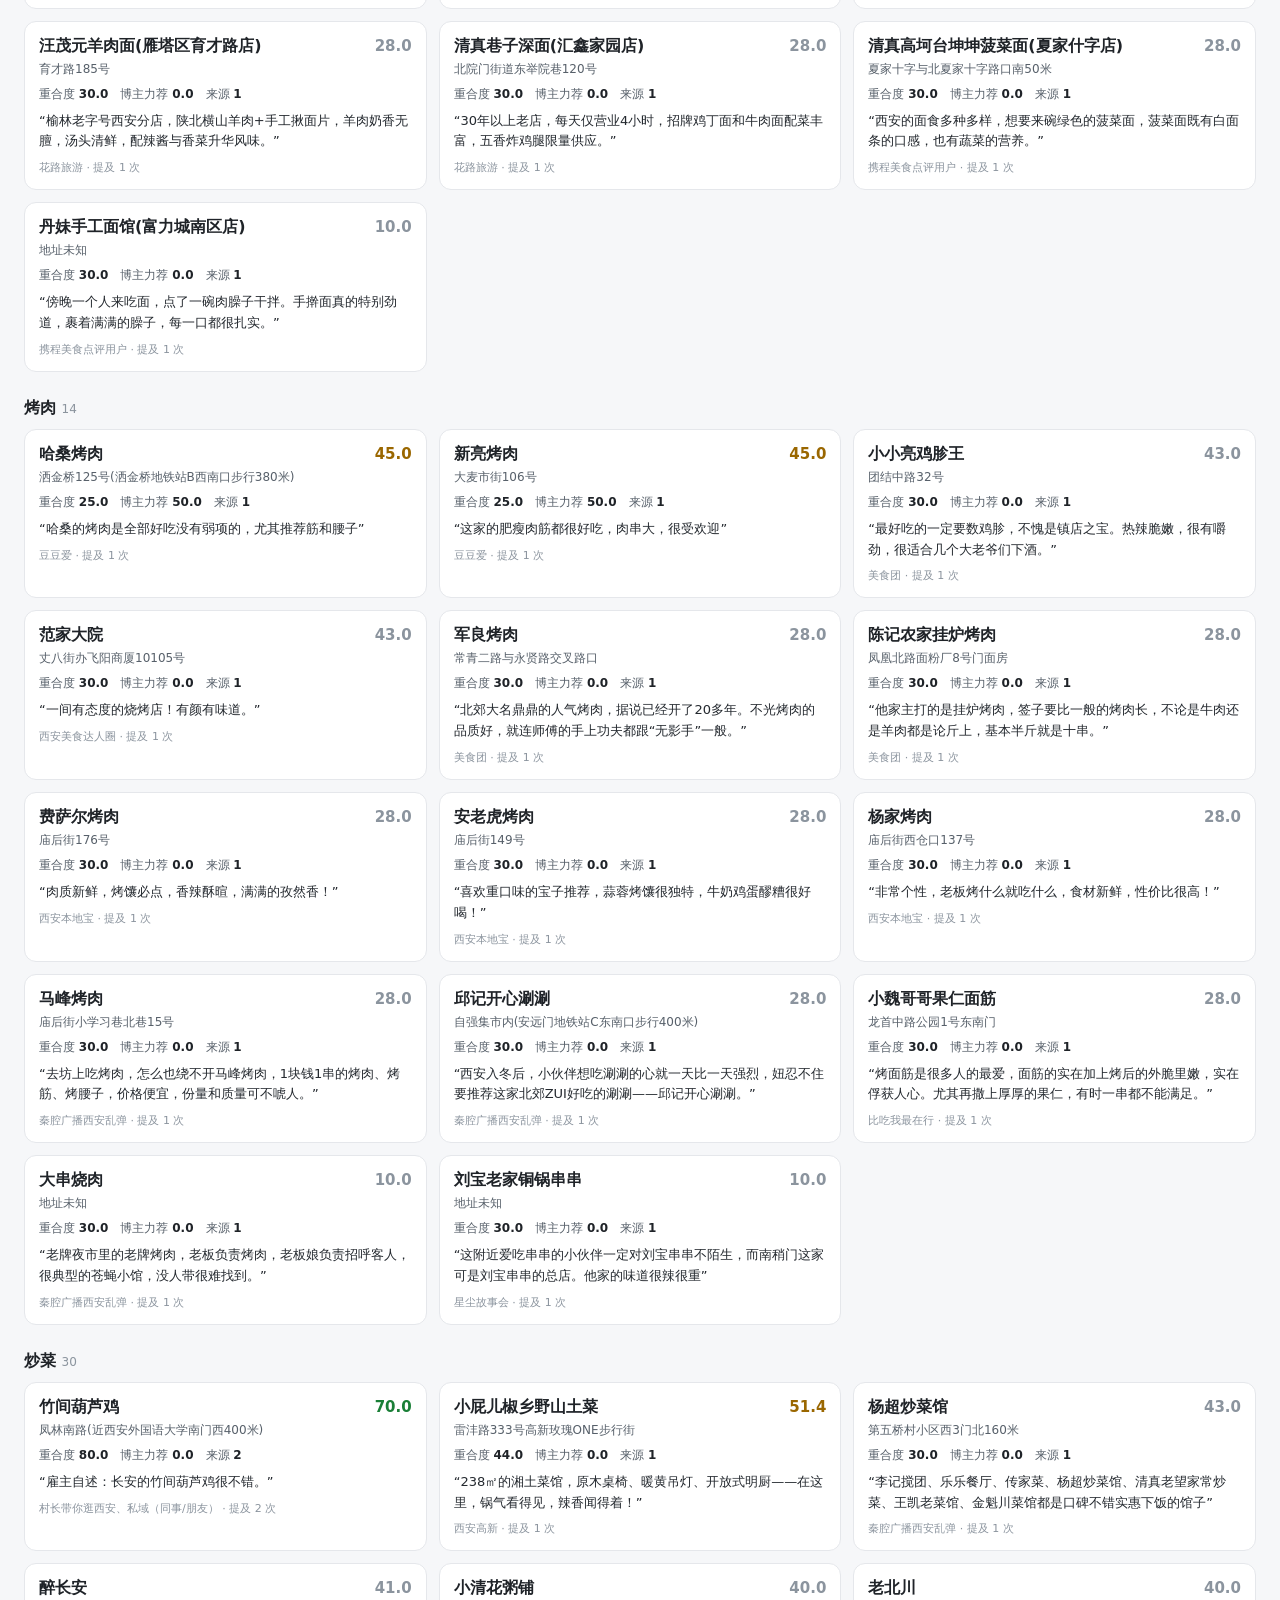
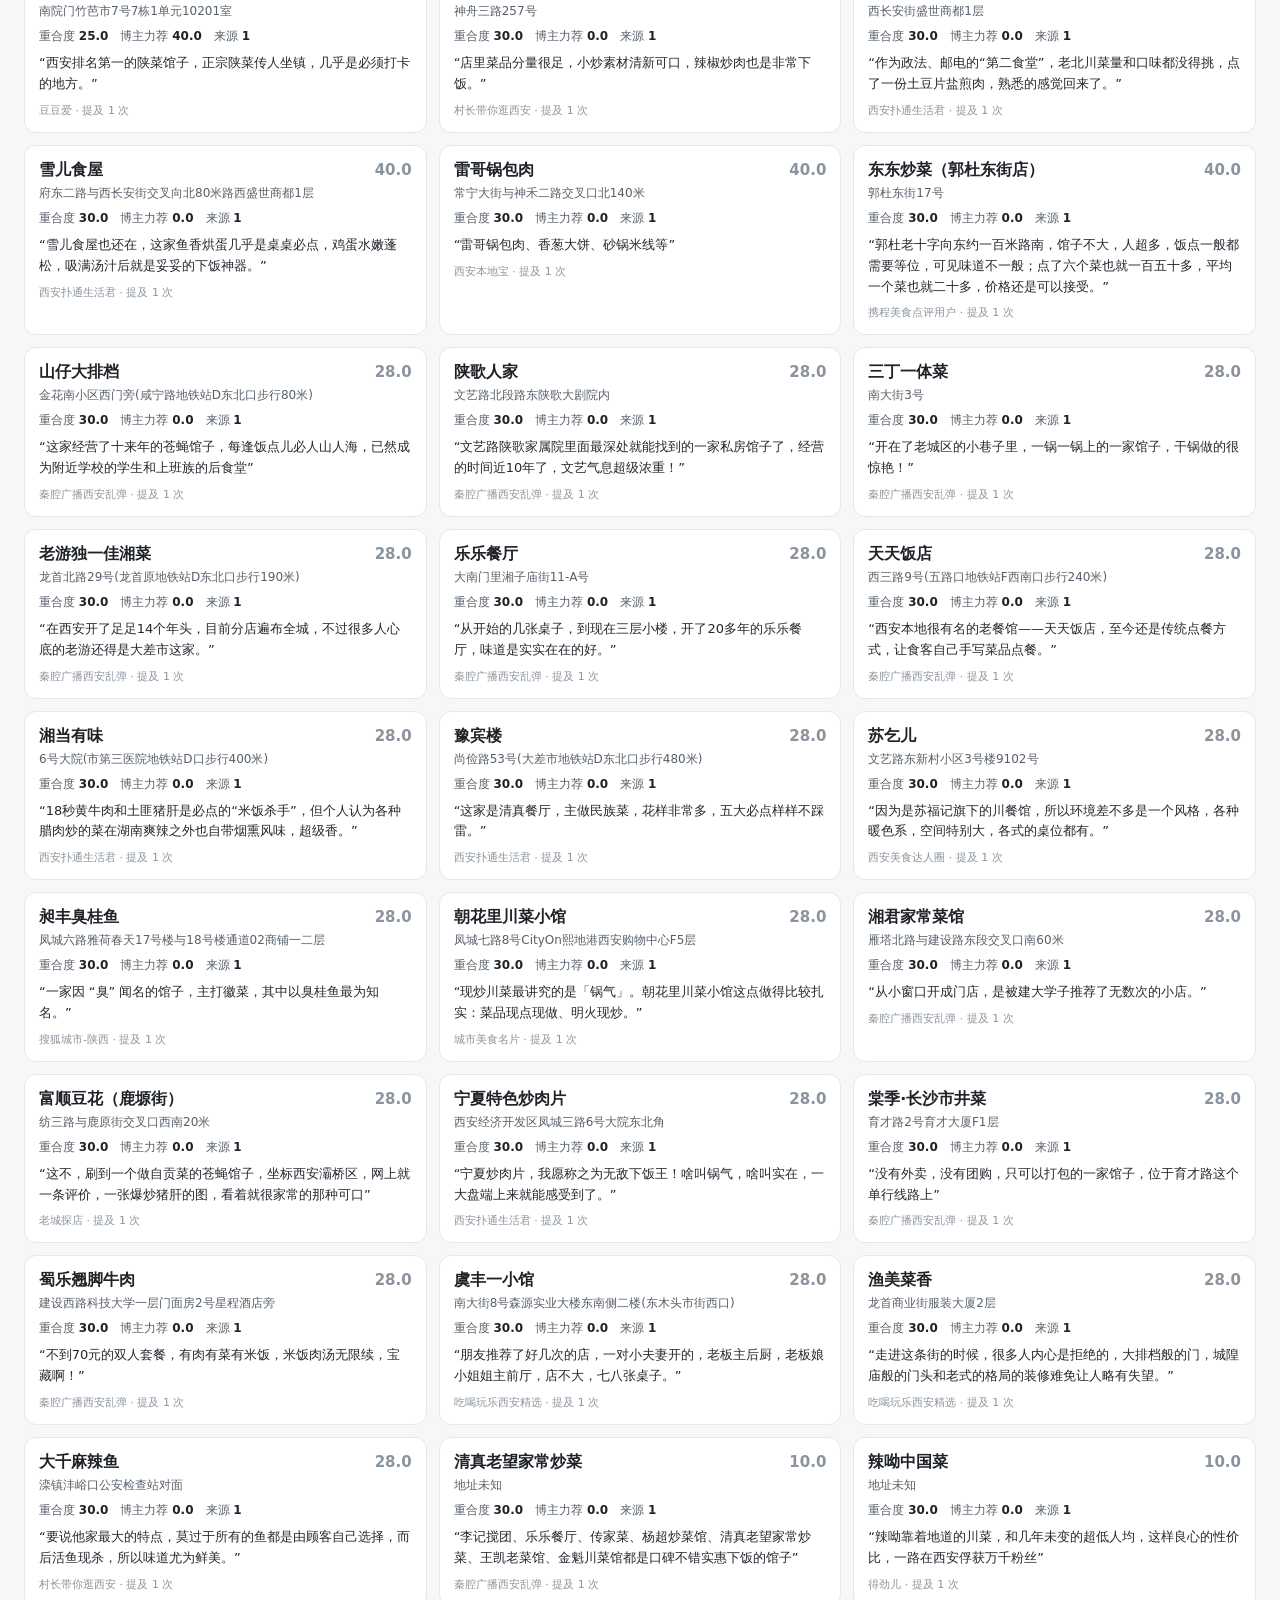
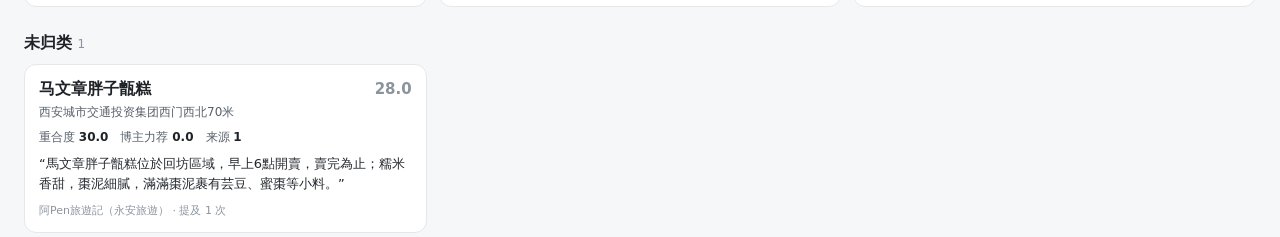
==== commit 17955be4: "feat(radar): 面类补齐到 19 家（含高新永明岐山面/古觉面片/一一面馆）" ====
--- a/radar/out/index.html
+++ b/radar/out/index.html
@@ -18,8 +18,8 @@
 .empty{color:#8b949e;font-size:13px;padding:8px 0}
 </style></head><body>
 <header><h1>🍜 西安美食雷达</h1>
-<div class="sub">共 167 家 · 双维度：重合度（多源交叉）+ 博主力荐 · 更新 2026-11-09T23:38</div></header>
-<div id="chips"><button class="chip active" data-cat="__all">全部 <span class="n">167</span></button><button class="chip" data-cat="牛羊肉小炒">牛羊肉小炒 <span class="n">13</span></button><button class="chip" data-cat="汉民泡馍">汉民泡馍 <span class="n">18</span></button><button class="chip" data-cat="水盆羊肉">水盆羊肉 <span class="n">16</span></button><button class="chip" data-cat="饺子蒸饺">饺子蒸饺 <span class="n">19</span></button><button class="chip" data-cat="肉夹馍">肉夹馍 <span class="n">13</span></button><button class="chip" data-cat="凉皮酿皮">凉皮酿皮 <span class="n">15</span></button><button class="chip" data-cat="米线">米线 <span class="n">27</span></button><button class="chip" data-cat="面">面 <span class="n">1</span></button><button class="chip" data-cat="烤肉">烤肉 <span class="n">14</span></button><button class="chip" data-cat="炒菜">炒菜 <span class="n">30</span></button></div>
+<div class="sub">共 185 家 · 双维度：重合度（多源交叉）+ 博主力荐 · 更新 2026-11-09T23:44</div></header>
+<div id="chips"><button class="chip active" data-cat="__all">全部 <span class="n">185</span></button><button class="chip" data-cat="牛羊肉小炒">牛羊肉小炒 <span class="n">13</span></button><button class="chip" data-cat="汉民泡馍">汉民泡馍 <span class="n">18</span></button><button class="chip" data-cat="水盆羊肉">水盆羊肉 <span class="n">16</span></button><button class="chip" data-cat="饺子蒸饺">饺子蒸饺 <span class="n">19</span></button><button class="chip" data-cat="肉夹馍">肉夹馍 <span class="n">13</span></button><button class="chip" data-cat="凉皮酿皮">凉皮酿皮 <span class="n">15</span></button><button class="chip" data-cat="米线">米线 <span class="n">27</span></button><button class="chip" data-cat="面">面 <span class="n">19</span></button><button class="chip" data-cat="烤肉">烤肉 <span class="n">14</span></button><button class="chip" data-cat="炒菜">炒菜 <span class="n">30</span></button></div>
 <section data-cat="牛羊肉小炒"><h2>牛羊肉小炒 <span class="count">13</span></h2><div class="grid">
       <div class="card" data-cat="牛羊肉小炒">
         <div class="head"><span class="name">马洪小炒泡馍</span>
@@ -1230,7 +1230,87 @@
           <span>来源 <b>1</b></span></div>
         <div class="reason">“满满的一层油泼辣子+芝麻，配菜和肉的量也很足，吃的很过瘾，美中不足是排队时间有点长。”</div>
         <div class="src">西安本地宝 · 提及 1 次</div>
-      </div></div></section><section data-cat="面"><h2>面 <span class="count">1</span></h2><div class="grid">
+      </div></div></section><section data-cat="面"><h2>面 <span class="count">19</span></h2><div class="grid">
+      <div class="card" data-cat="面">
+        <div class="head"><span class="name">永明岐山面(高新店)</span>
+          <span class="trust" style="color:#9a6700">65.8</span></div>
+        <div class="meta">汉中大厦1层(西北工业大学地铁站A口步行60米)</div>
+        <div class="dims"><span>重合度 <b>68.0</b></span>
+          <span>博主力荐 <b>0.0</b></span>
+          <span>来源 <b>2</b></span></div>
+        <div class="reason">“西安最早的岐山面连锁品牌，汤底酸辣浓郁，面条薄筋光，臊子由肉丁、木耳、胡萝卜等炒制而成。”</div>
+        <div class="src">携程美食点评用户、花路旅游 · 提及 2 次</div>
+      </div>
+      <div class="card" data-cat="面">
+        <div class="head"><span class="name">清真马虎面馆(西七路店)</span>
+          <span class="trust" style="color:#9a6700">62.8</span></div>
+        <div class="meta">西七路20号(五路口地铁站A西北口步行480米)</div>
+        <div class="dims"><span>重合度 <b>88.0</b></span>
+          <span>博主力荐 <b>0.0</b></span>
+          <span>来源 <b>3</b></span></div>
+        <div class="reason">“西七路的老店，灰色砖墙上一块贾平凹题的牌子。”</div>
+        <div class="src">携程美食点评用户、浪西安、花路旅游 · 提及 3 次</div>
+      </div>
+      <div class="card" data-cat="面">
+        <div class="head"><span class="name">爱骅裤带面馆(总店)</span>
+          <span class="trust" style="color:#9a6700">50.8</span></div>
+        <div class="meta">柏树林街道城市之心一层六号</div>
+        <div class="dims"><span>重合度 <b>68.0</b></span>
+          <span>博主力荐 <b>0.0</b></span>
+          <span>来源 <b>2</b></span></div>
+        <div class="reason">“网红与实力兼具的“裤带面专家”，主打biangbiang面，面条宽厚超长，一根面即为一碗。”</div>
+        <div class="src">携程美食点评用户、花路旅游 · 提及 2 次</div>
+      </div>
+      <div class="card" data-cat="面">
+        <div class="head"><span class="name">老白家面馆(测绘东路总店)</span>
+          <span class="trust" style="color:#9a6700">50.8</span></div>
+        <div class="meta">测绘东路新旅城118号</div>
+        <div class="dims"><span>重合度 <b>68.0</b></span>
+          <span>博主力荐 <b>0.0</b></span>
+          <span>来源 <b>2</b></span></div>
+        <div class="reason">“36年老店，被称为“西安油泼面名片”，面条弹牙筋道，泼油瞬间香气四溢。”</div>
+        <div class="src">携程美食点评用户、花路旅游 · 提及 2 次</div>
+      </div>
+      <div class="card" data-cat="面">
+        <div class="head"><span class="name">尚寨嫽扎咧面馆(凤城九路店)</span>
+          <span class="trust" style="color:#9a6700">46.0</span></div>
+        <div class="meta">明光路与凤城九路交口东行100米路北中登广场1楼</div>
+        <div class="dims"><span>重合度 <b>60.0</b></span>
+          <span>博主力荐 <b>0.0</b></span>
+          <span>来源 <b>2</b></span></div>
+        <div class="reason">“油泼辣子超绝，面碗很大、量很多，店面装修充满关中风情，价格实惠，性价比高。”</div>
+        <div class="src">携程美食点评用户、西安本地宝 · 提及 2 次</div>
+      </div>
+      <div class="card" data-cat="面">
+        <div class="head"><span class="name">古觉面片(高新四路大都荟店)</span>
+          <span class="trust" style="color:#8b949e">43.0</span></div>
+        <div class="meta">高新四路8号1幢10104室</div>
+        <div class="dims"><span>重合度 <b>30.0</b></span>
+          <span>博主力荐 <b>0.0</b></span>
+          <span>来源 <b>1</b></span></div>
+        <div class="reason">“这家炒面片我吃了好几次，就爱它那股锅气！面片切得薄薄的，酱香味特别浓。”</div>
+        <div class="src">携程美食点评用户 · 提及 1 次</div>
+      </div>
+      <div class="card" data-cat="面">
+        <div class="head"><span class="name">明东驴蹄子面(智慧谷店)</span>
+          <span class="trust" style="color:#8b949e">40.0</span></div>
+        <div class="meta">智慧谷北1门旁(飞天路地铁站C东南口步行250米)</div>
+        <div class="dims"><span>重合度 <b>30.0</b></span>
+          <span>博主力荐 <b>0.0</b></span>
+          <span>来源 <b>1</b></span></div>
+        <div class="reason">“驴蹄面确实是陕西特色，面条口感很关键。他家面煮得火候正好，筋道不硬，能挂住汤汁。”</div>
+        <div class="src">携程美食点评用户 · 提及 1 次</div>
+      </div>
+      <div class="card" data-cat="面">
+        <div class="head"><span class="name">南院门郑大妈biangbiang面(翠华南路店)</span>
+          <span class="trust" style="color:#8b949e">40.0</span></div>
+        <div class="meta">紫薇·永和坊西1门南60米</div>
+        <div class="dims"><span>重合度 <b>30.0</b></span>
+          <span>博主力荐 <b>0.0</b></span>
+          <span>来源 <b>1</b></span></div>
+        <div class="reason">“上过《天天向上》，面条宽如裤带，单条可拉至三米长。”</div>
+        <div class="src">花路旅游 · 提及 1 次</div>
+      </div>
       <div class="card" data-cat="面">
         <div class="head"><span class="name">柳巷面</span>
           <span class="trust" style="color:#8b949e">28.0</span></div>
@@ -1240,6 +1320,106 @@
           <span>来源 <b>1</b></span></div>
         <div class="reason">“柳巷面位於鐘樓案板街內，以單一品種清真面聞名，全西安只此一家；麵條勁道味足，分大、小碗，配菜包括土豆、胡蘿蔔、菜花、木耳、黃豆芽。食客眾多，係西安本地人常去嘅清真面老店。”</div>
         <div class="src">阿Pen旅遊記（永安旅遊） · 提及 1 次</div>
+      </div>
+      <div class="card" data-cat="面">
+        <div class="head"><span class="name">一一面馆(融鑫路店)</span>
+          <span class="trust" style="color:#8b949e">28.0</span></div>
+        <div class="meta">融鑫路3号自力大厦F1层</div>
+        <div class="dims"><span>重合度 <b>30.0</b></span>
+          <span>博主力荐 <b>0.0</b></span>
+          <span>来源 <b>1</b></span></div>
+        <div class="reason">“吃了他家的素臊子拉条子！首先，拉条子是现做的，透过玻璃窗可以看到一个盆面！”</div>
+        <div class="src">携程美食点评用户 · 提及 1 次</div>
+      </div>
+      <div class="card" data-cat="面">
+        <div class="head"><span class="name">郭老三面庄(大雁塔店)</span>
+          <span class="trust" style="color:#8b949e">28.0</span></div>
+        <div class="meta">大雁塔小学南隔壁</div>
+        <div class="dims"><span>重合度 <b>30.0</b></span>
+          <span>博主力荐 <b>0.0</b></span>
+          <span>来源 <b>1</b></span></div>
+        <div class="reason">“十五年的品牌老店了，本地人都爱吃，味道是真不错”</div>
+        <div class="src">携程美食点评用户 · 提及 1 次</div>
+      </div>
+      <div class="card" data-cat="面">
+        <div class="head"><span class="name">王菊面馆</span>
+          <span class="trust" style="color:#8b949e">28.0</span></div>
+        <div class="meta">西安中学北1门东200米</div>
+        <div class="dims"><span>重合度 <b>30.0</b></span>
+          <span>博主力荐 <b>0.0</b></span>
+          <span>来源 <b>1</b></span></div>
+        <div class="reason">“到底是纯手工拉的，面特别筋道，如果吃的时候不小心回弹，恐怕会弹掉牙”</div>
+        <div class="src">浪西安 · 提及 1 次</div>
+      </div>
+      <div class="card" data-cat="面">
+        <div class="head"><span class="name">马安安油泼面</span>
+          <span class="trust" style="color:#8b949e">28.0</span></div>
+        <div class="meta">灞渭大道与望云巷交叉口西北180米</div>
+        <div class="dims"><span>重合度 <b>30.0</b></span>
+          <span>博主力荐 <b>0.0</b></span>
+          <span>来源 <b>1</b></span></div>
+        <div class="reason">“这家马安安油泼面店的规模不小，店里除了常规的面条以外，还兼顾烧烤生意”</div>
+        <div class="src">嬉游（什么值得买） · 提及 1 次</div>
+      </div>
+      <div class="card" data-cat="面">
+        <div class="head"><span class="name">眼镜张牛肉块扯面</span>
+          <span class="trust" style="color:#8b949e">28.0</span></div>
+        <div class="meta">建国路89号(大差市地铁站C东南口步行430米)</div>
+        <div class="dims"><span>重合度 <b>30.0</b></span>
+          <span>博主力荐 <b>0.0</b></span>
+          <span>来源 <b>1</b></span></div>
+        <div class="reason">“西安老店，本地人好评的面馆，面条软硬适中，分量不错，性价比高。”</div>
+        <div class="src">西安本地宝 · 提及 1 次</div>
+      </div>
+      <div class="card" data-cat="面">
+        <div class="head"><span class="name">清真德海牛肉面(含光路店)</span>
+          <span class="trust" style="color:#8b949e">28.0</span></div>
+        <div class="meta">含光路46号兴化东巷交叉口</div>
+        <div class="dims"><span>重合度 <b>30.0</b></span>
+          <span>博主力荐 <b>0.0</b></span>
+          <span>来源 <b>1</b></span></div>
+        <div class="reason">“西安四大正宗兰州拉面之一，汤底醇厚浓郁，面条筋道，牛肉软烂入味，辣椒红亮却不燥。”</div>
+        <div class="src">花路旅游 · 提及 1 次</div>
+      </div>
+      <div class="card" data-cat="面">
+        <div class="head"><span class="name">汪茂元羊肉面(雁塔区育才路店)</span>
+          <span class="trust" style="color:#8b949e">28.0</span></div>
+        <div class="meta">育才路185号</div>
+        <div class="dims"><span>重合度 <b>30.0</b></span>
+          <span>博主力荐 <b>0.0</b></span>
+          <span>来源 <b>1</b></span></div>
+        <div class="reason">“榆林老字号西安分店，陕北横山羊肉+手工揪面片，羊肉奶香无膻，汤头清鲜，配辣酱与香菜升华风味。”</div>
+        <div class="src">花路旅游 · 提及 1 次</div>
+      </div>
+      <div class="card" data-cat="面">
+        <div class="head"><span class="name">清真巷子深面(汇鑫家园店)</span>
+          <span class="trust" style="color:#8b949e">28.0</span></div>
+        <div class="meta">北院门街道东举院巷120号</div>
+        <div class="dims"><span>重合度 <b>30.0</b></span>
+          <span>博主力荐 <b>0.0</b></span>
+          <span>来源 <b>1</b></span></div>
+        <div class="reason">“30年以上老店，每天仅营业4小时，招牌鸡丁面和牛肉面配菜丰富，五香炸鸡腿限量供应。”</div>
+        <div class="src">花路旅游 · 提及 1 次</div>
+      </div>
+      <div class="card" data-cat="面">
+        <div class="head"><span class="name">清真高坷台坤坤菠菜面(夏家什字店)</span>
+          <span class="trust" style="color:#8b949e">28.0</span></div>
+        <div class="meta">夏家十字与北夏家十字路口南50米</div>
+        <div class="dims"><span>重合度 <b>30.0</b></span>
+          <span>博主力荐 <b>0.0</b></span>
+          <span>来源 <b>1</b></span></div>
+        <div class="reason">“西安的面食多种多样，想要来碗绿色的菠菜面，菠菜面既有白面条的口感，也有蔬菜的营养。”</div>
+        <div class="src">携程美食点评用户 · 提及 1 次</div>
+      </div>
+      <div class="card" data-cat="面">
+        <div class="head"><span class="name">丹妹手工面馆(富力城南区店)</span>
+          <span class="trust" style="color:#8b949e">10.0</span></div>
+        <div class="meta">地址未知</div>
+        <div class="dims"><span>重合度 <b>30.0</b></span>
+          <span>博主力荐 <b>0.0</b></span>
+          <span>来源 <b>1</b></span></div>
+        <div class="reason">“傍晚一个人来吃面，点了一碗肉臊子干拌。手擀面真的特别劲道，裹着满满的臊子，每一口都很扎实。”</div>
+        <div class="src">携程美食点评用户 · 提及 1 次</div>
       </div></div></section><section data-cat="烤肉"><h2>烤肉 <span class="count">14</span></h2><div class="grid">
       <div class="card" data-cat="烤肉">
         <div class="head"><span class="name">哈桑烤肉</span>
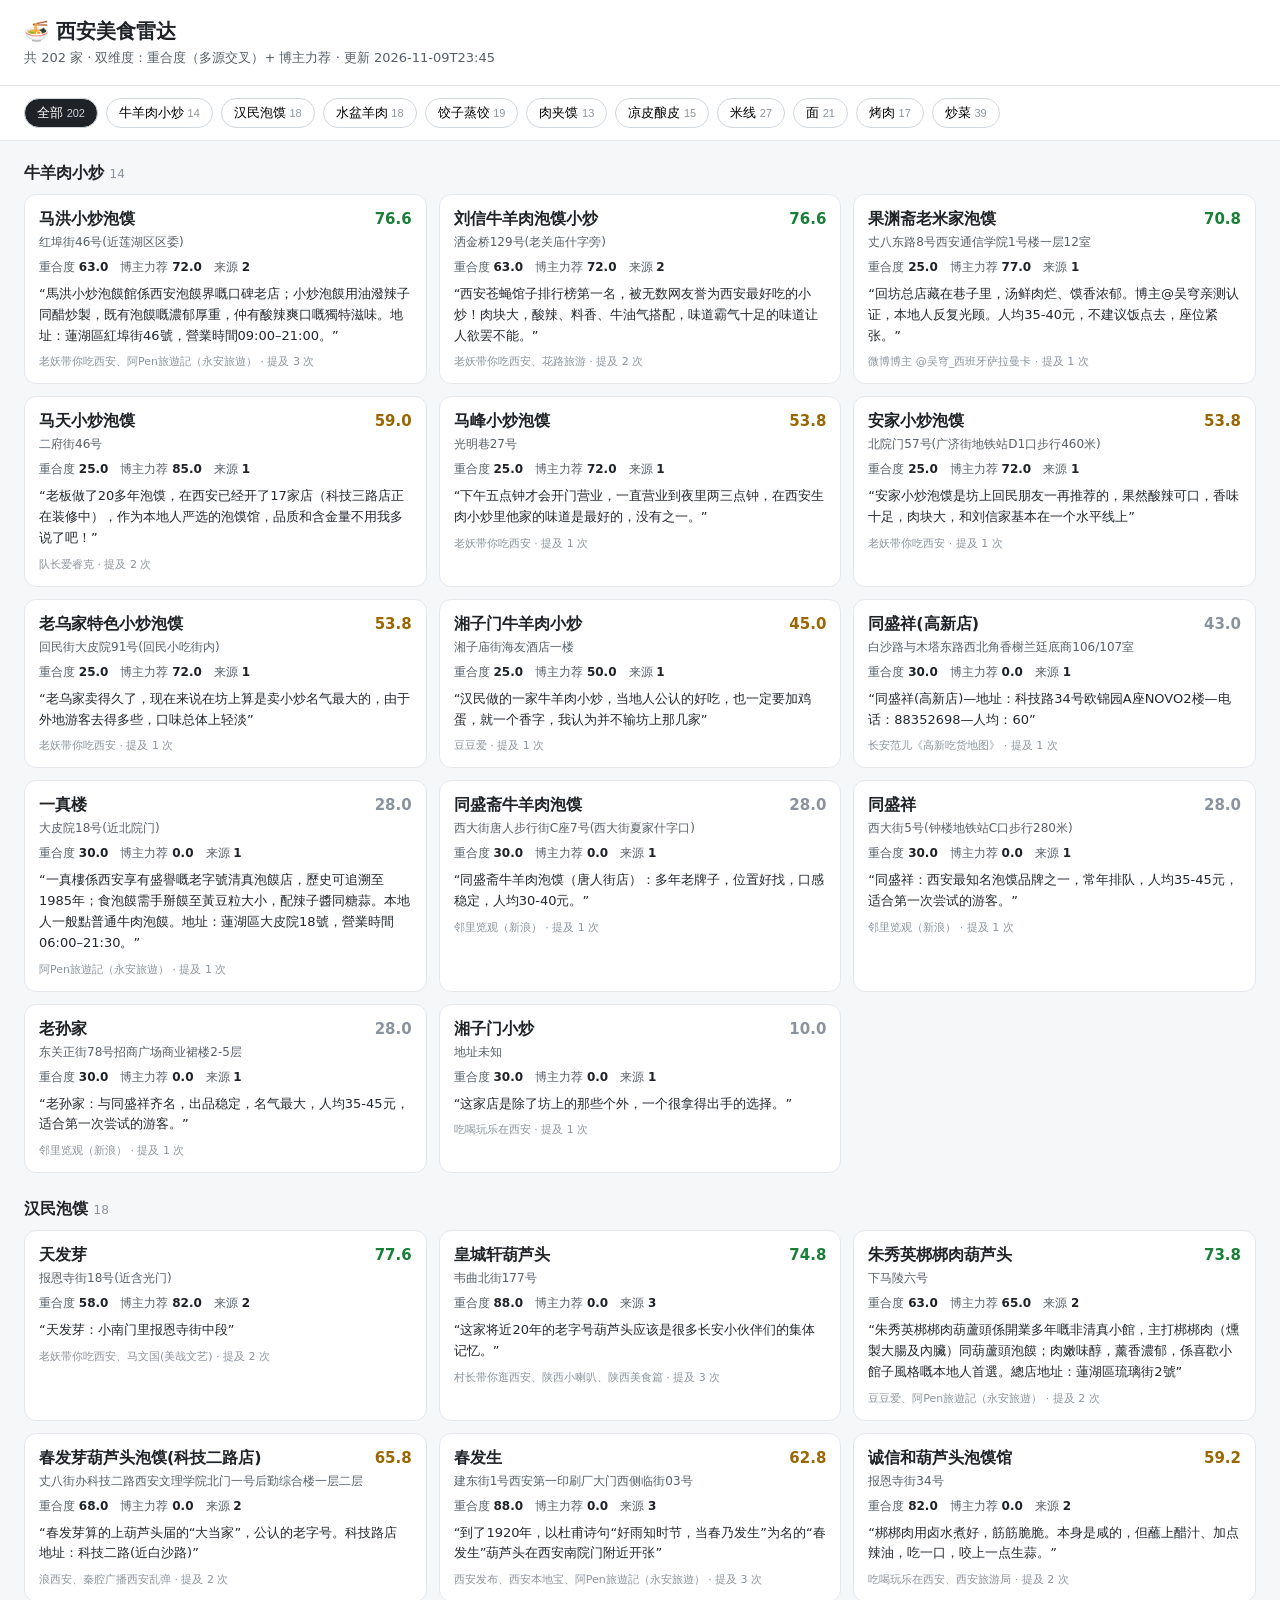
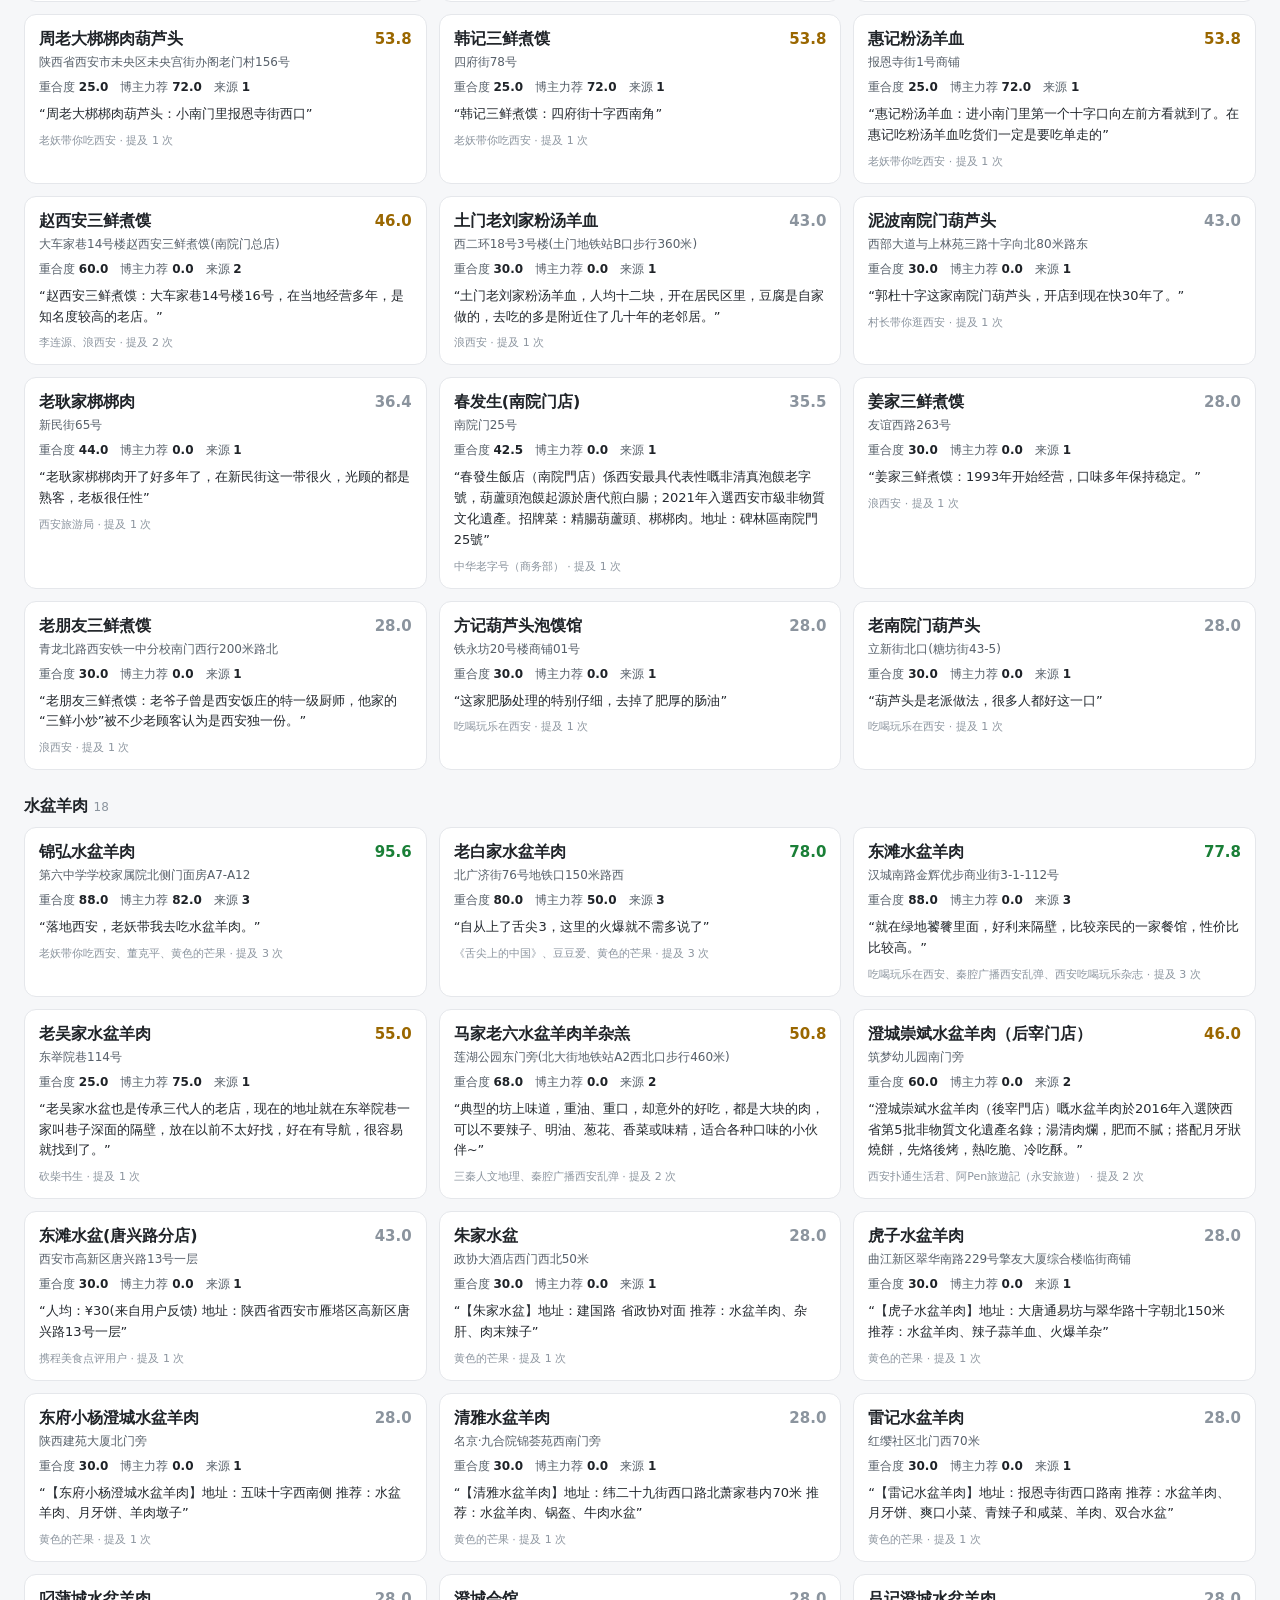
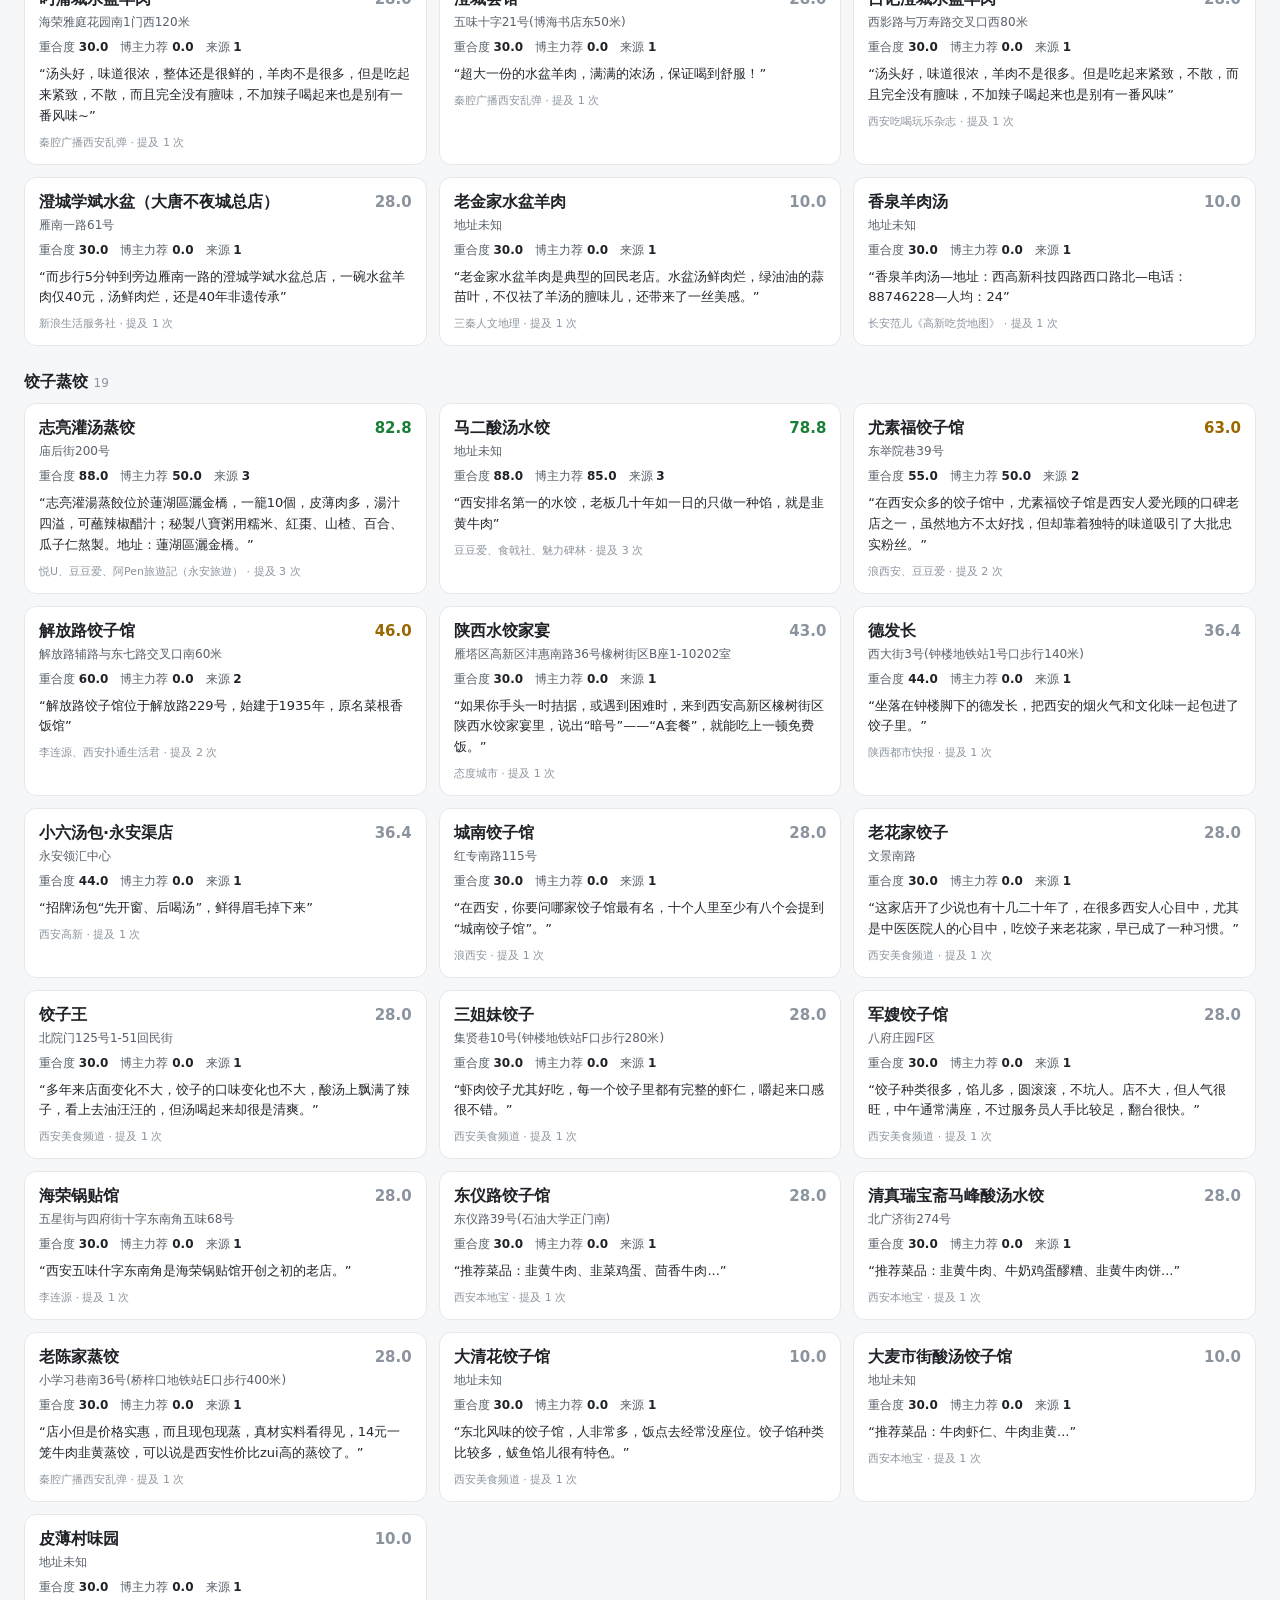
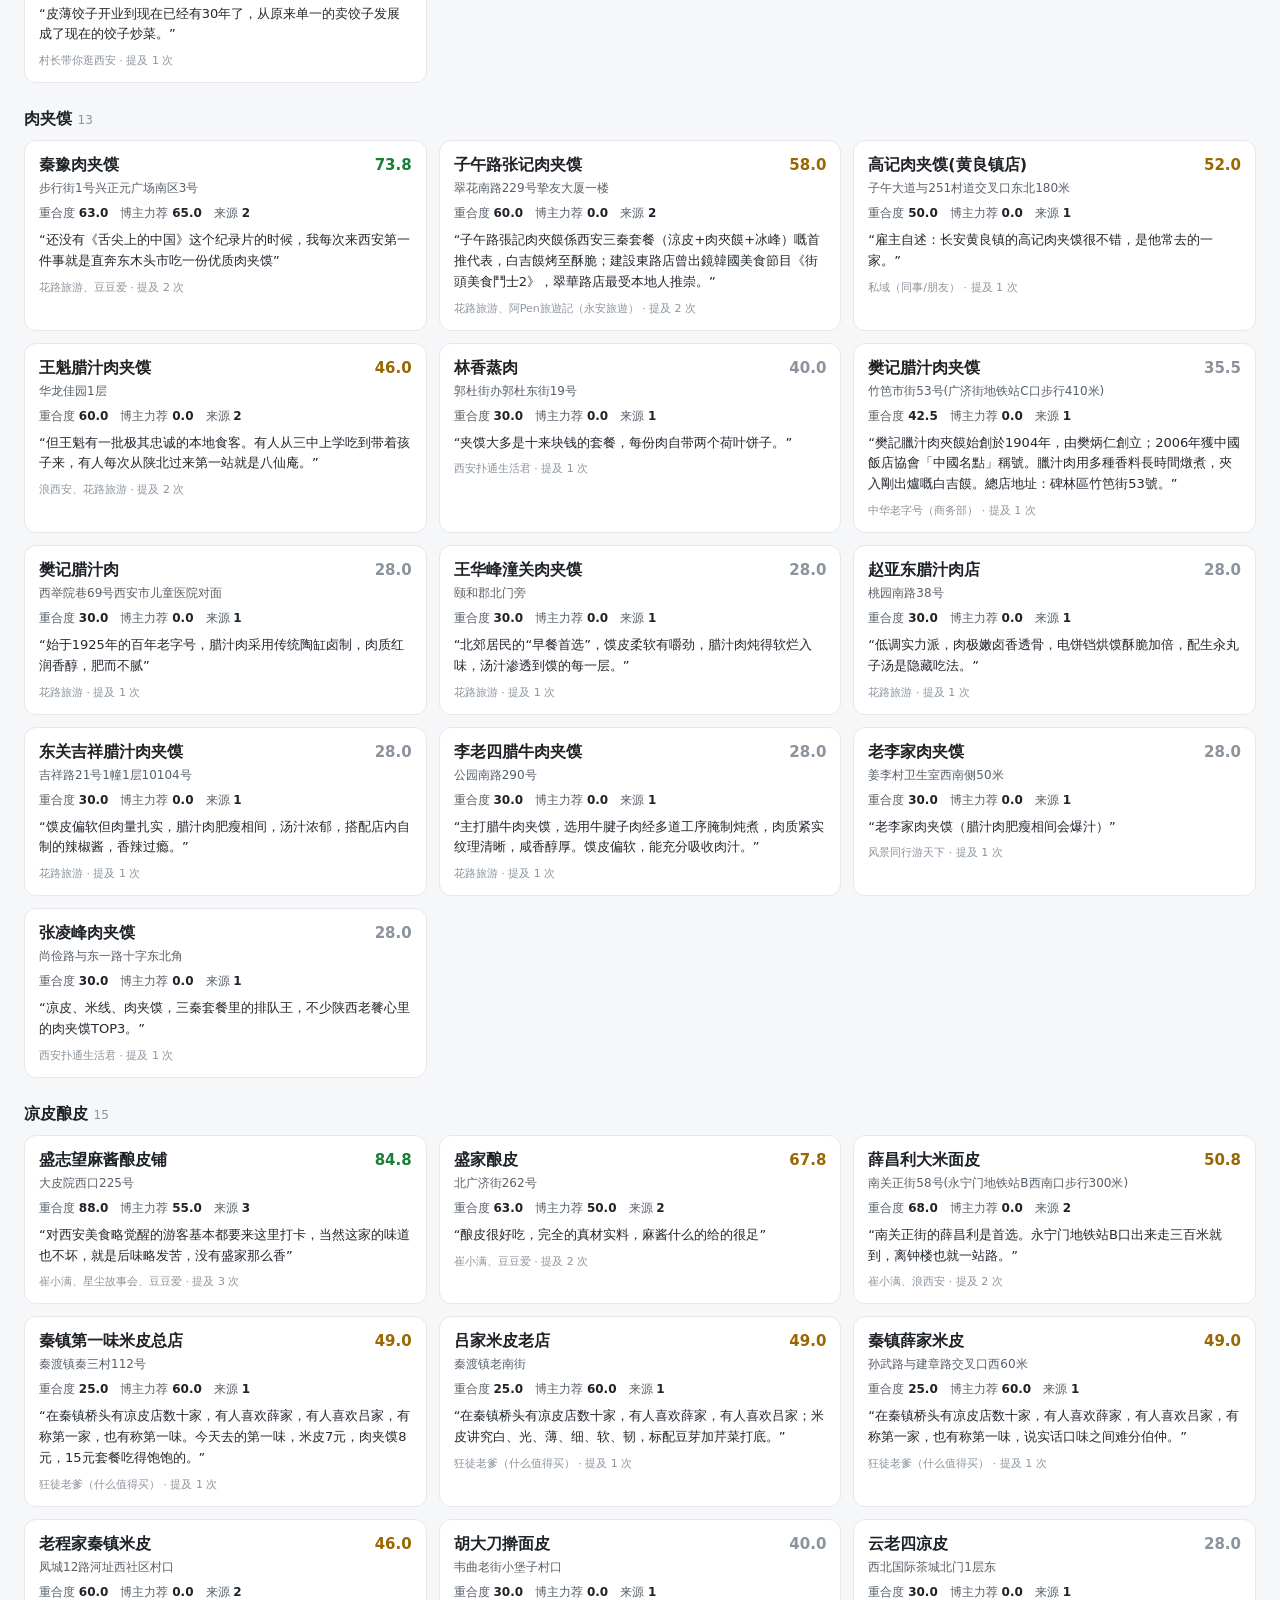
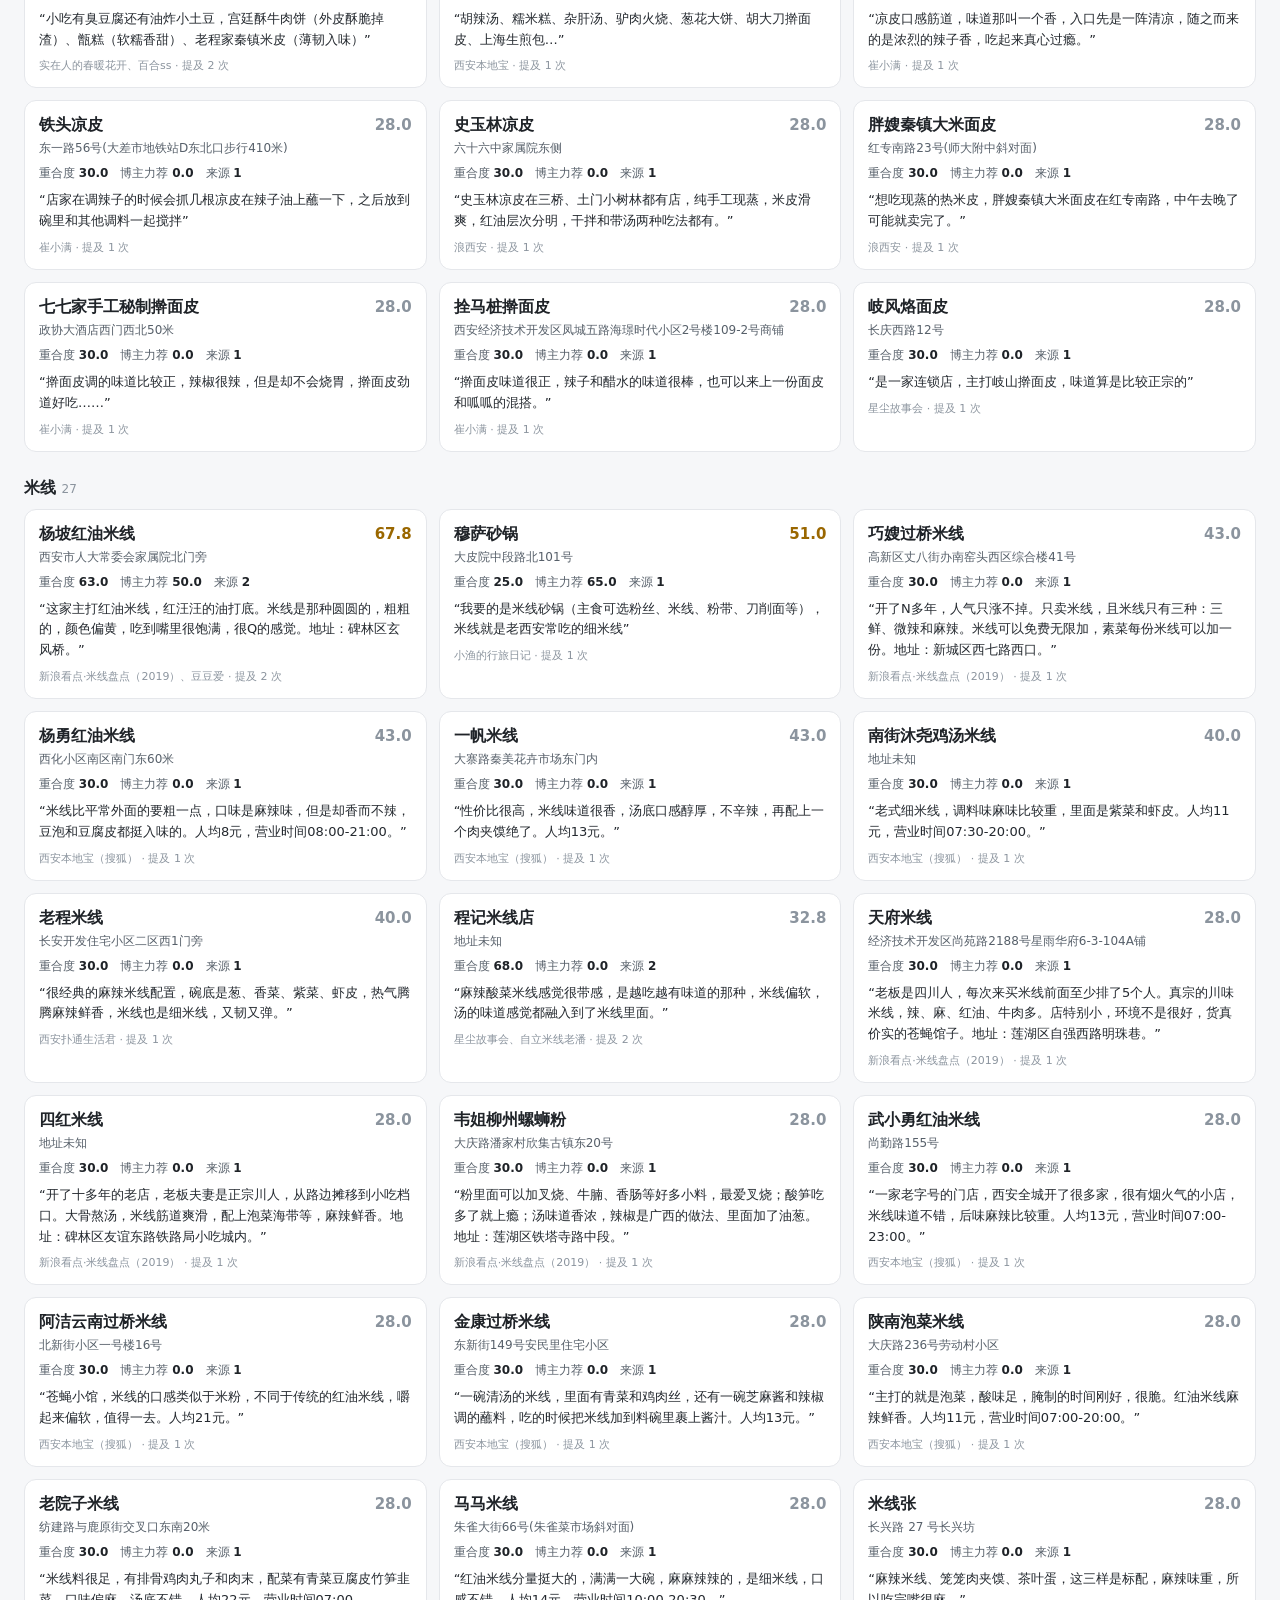
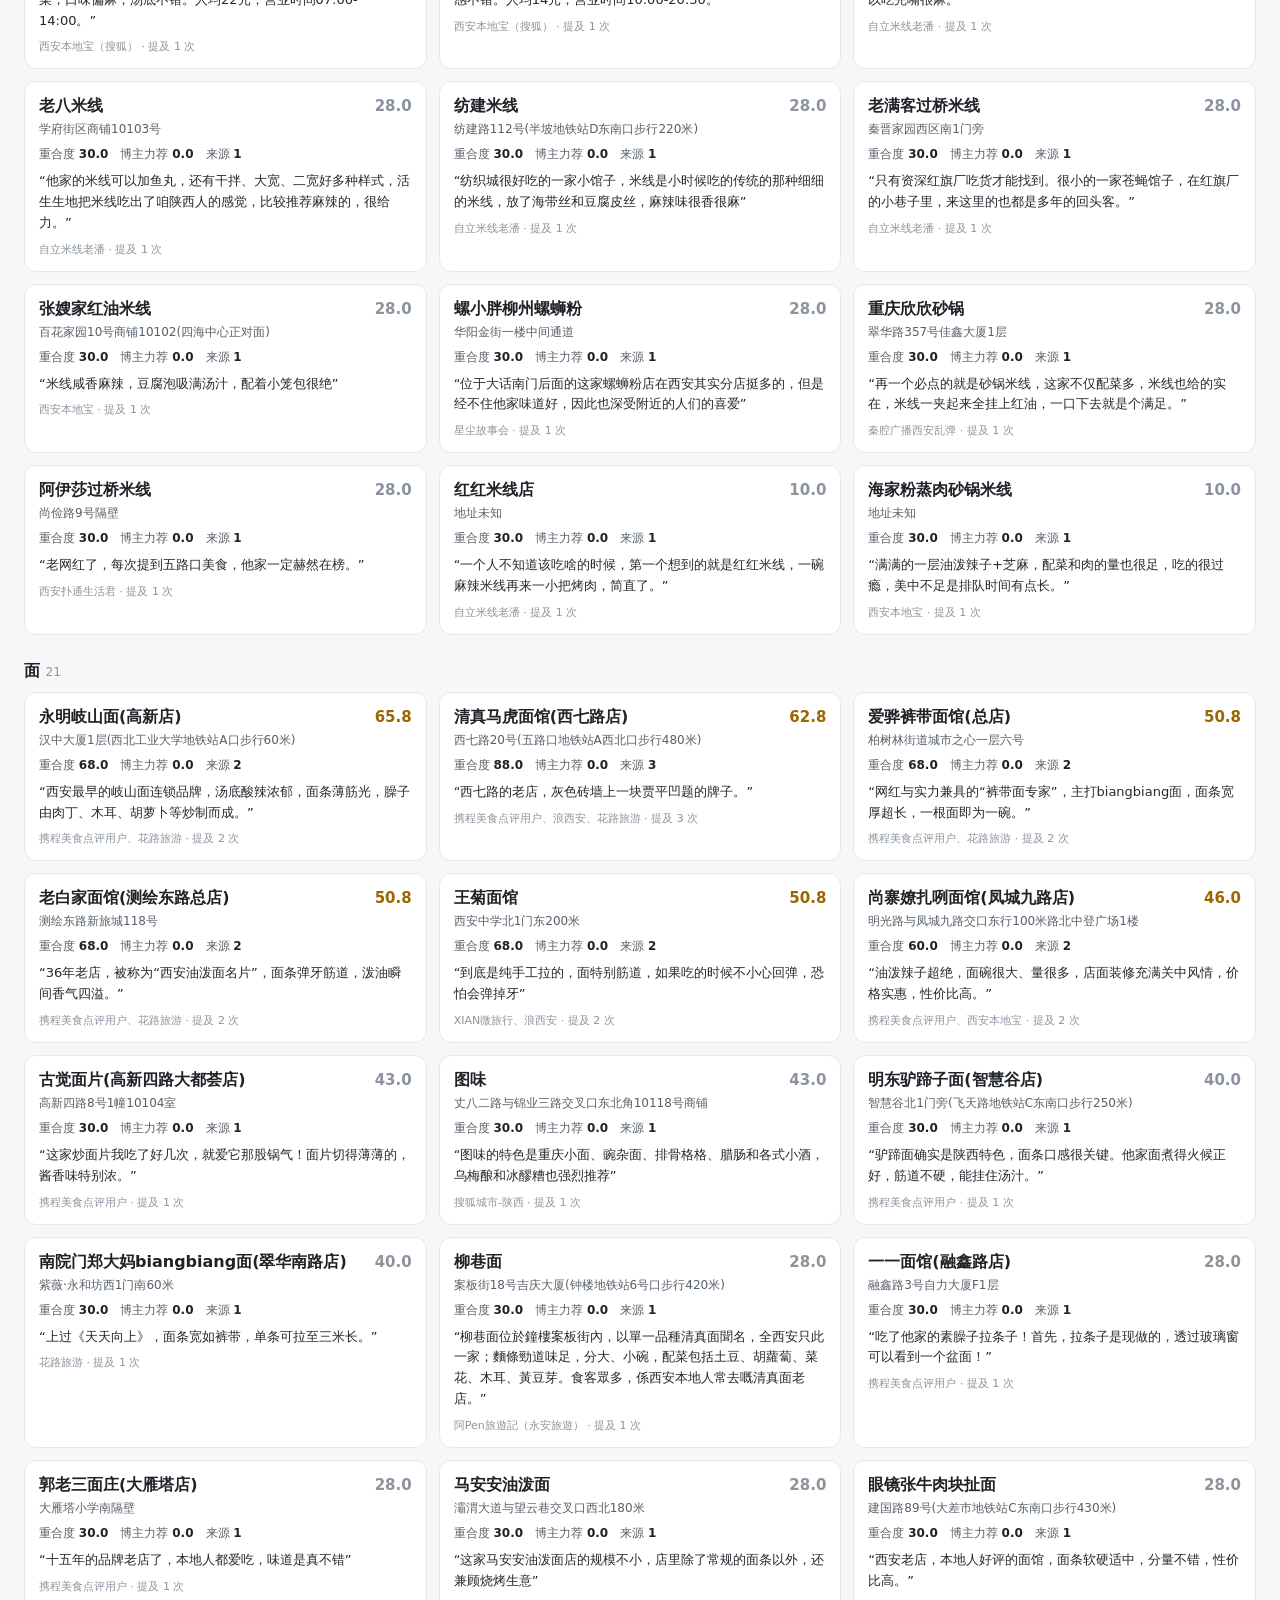
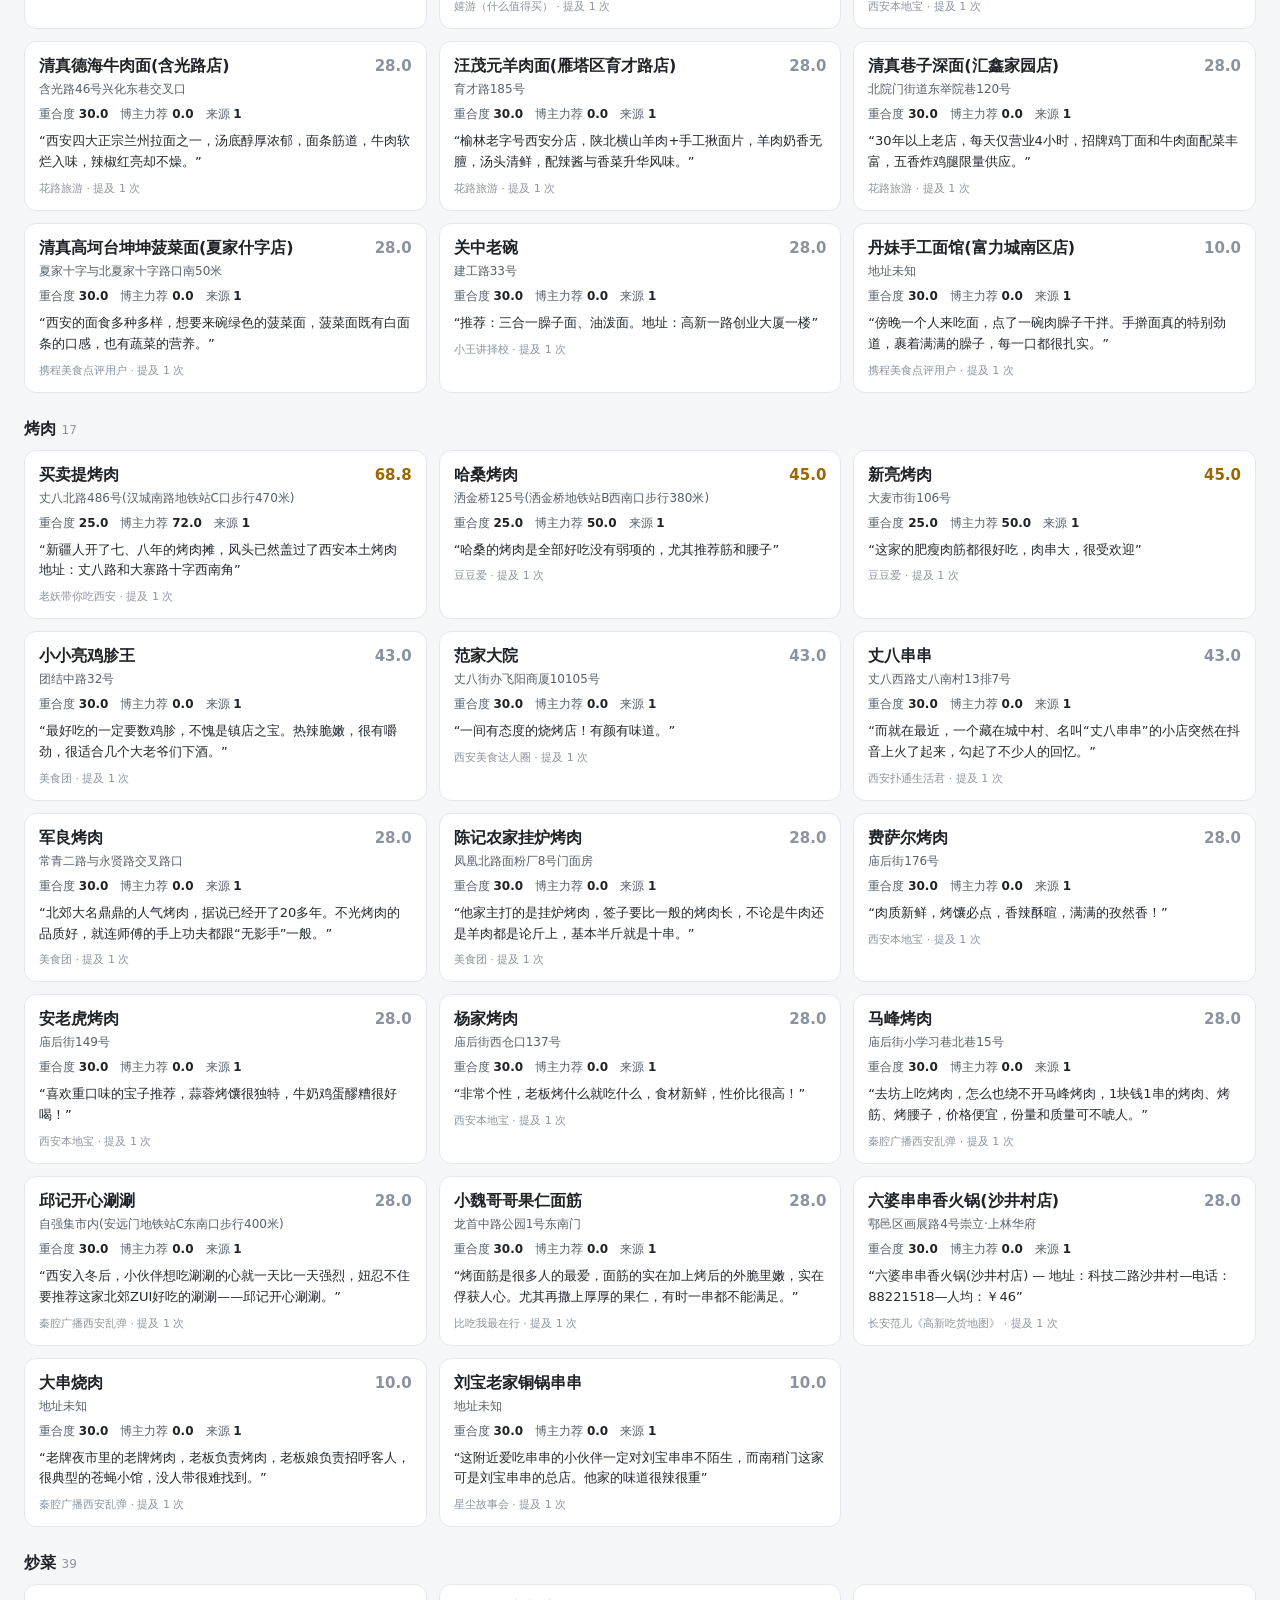
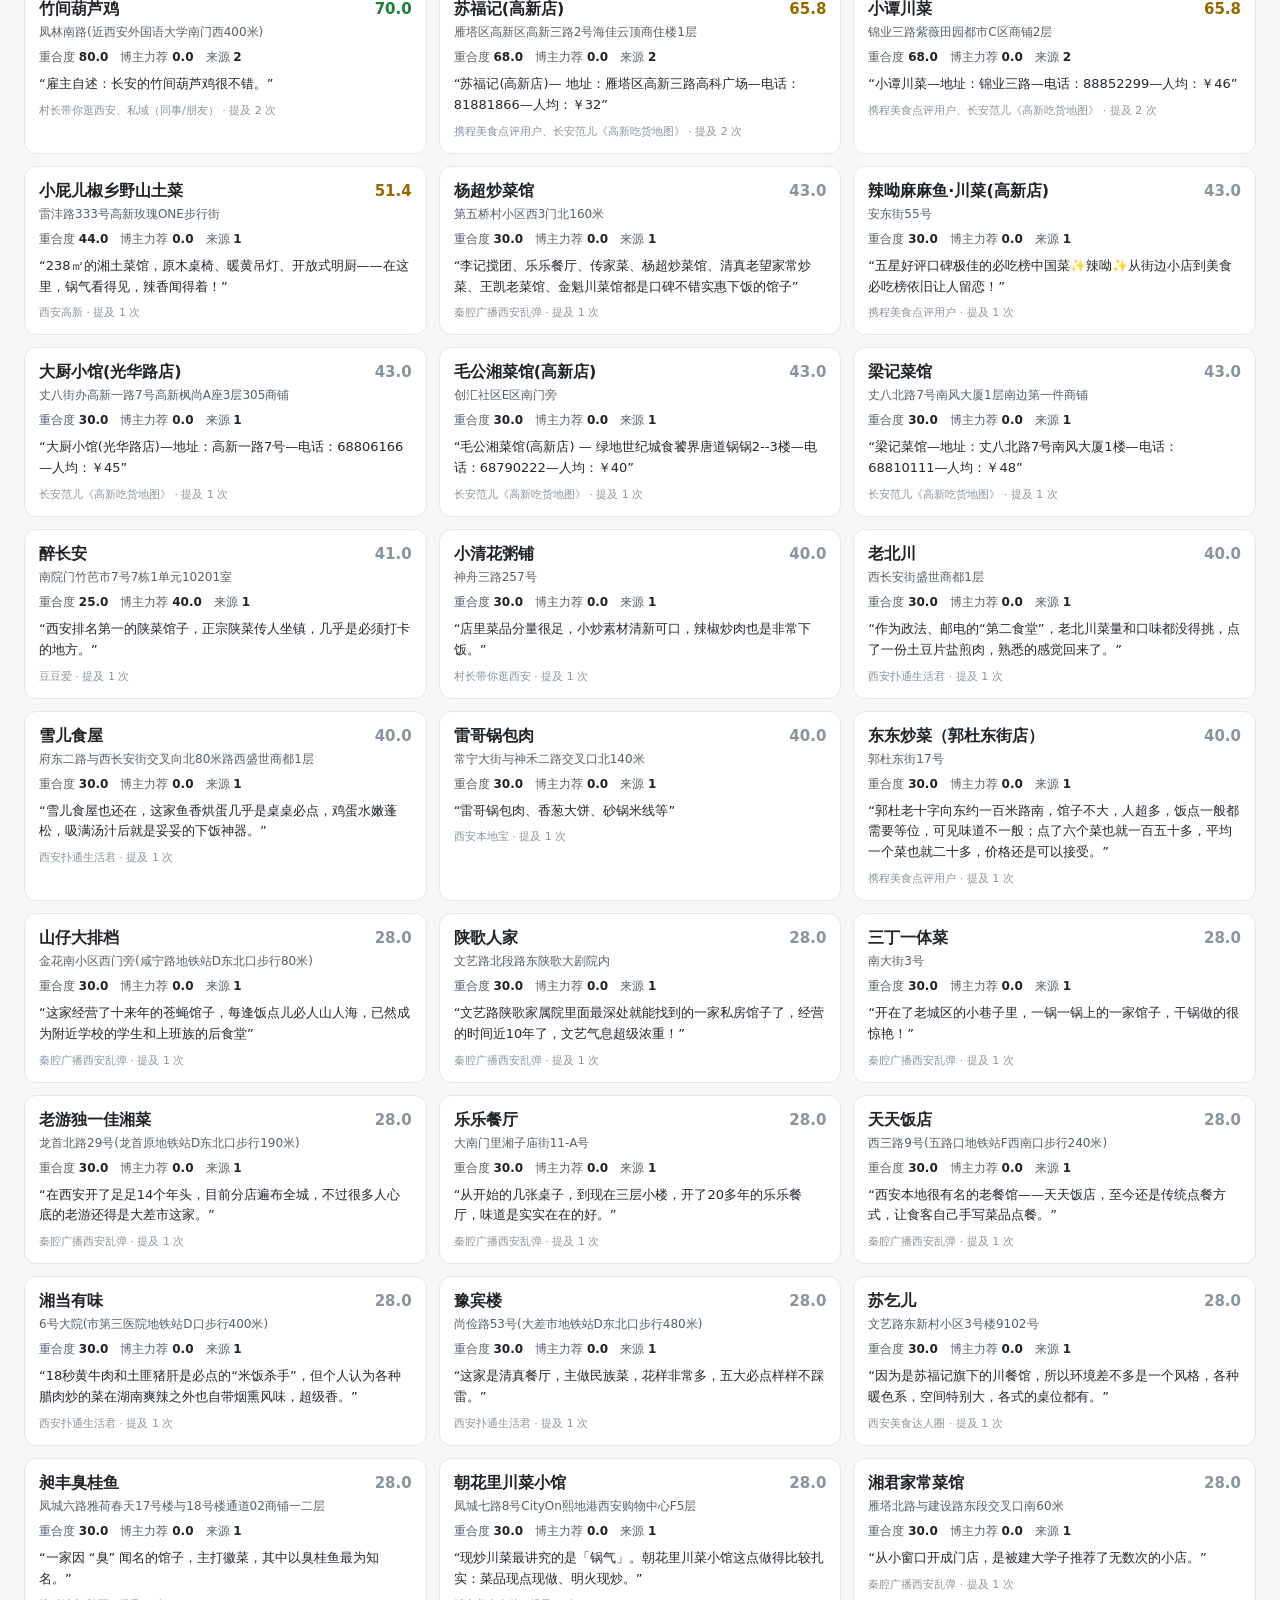
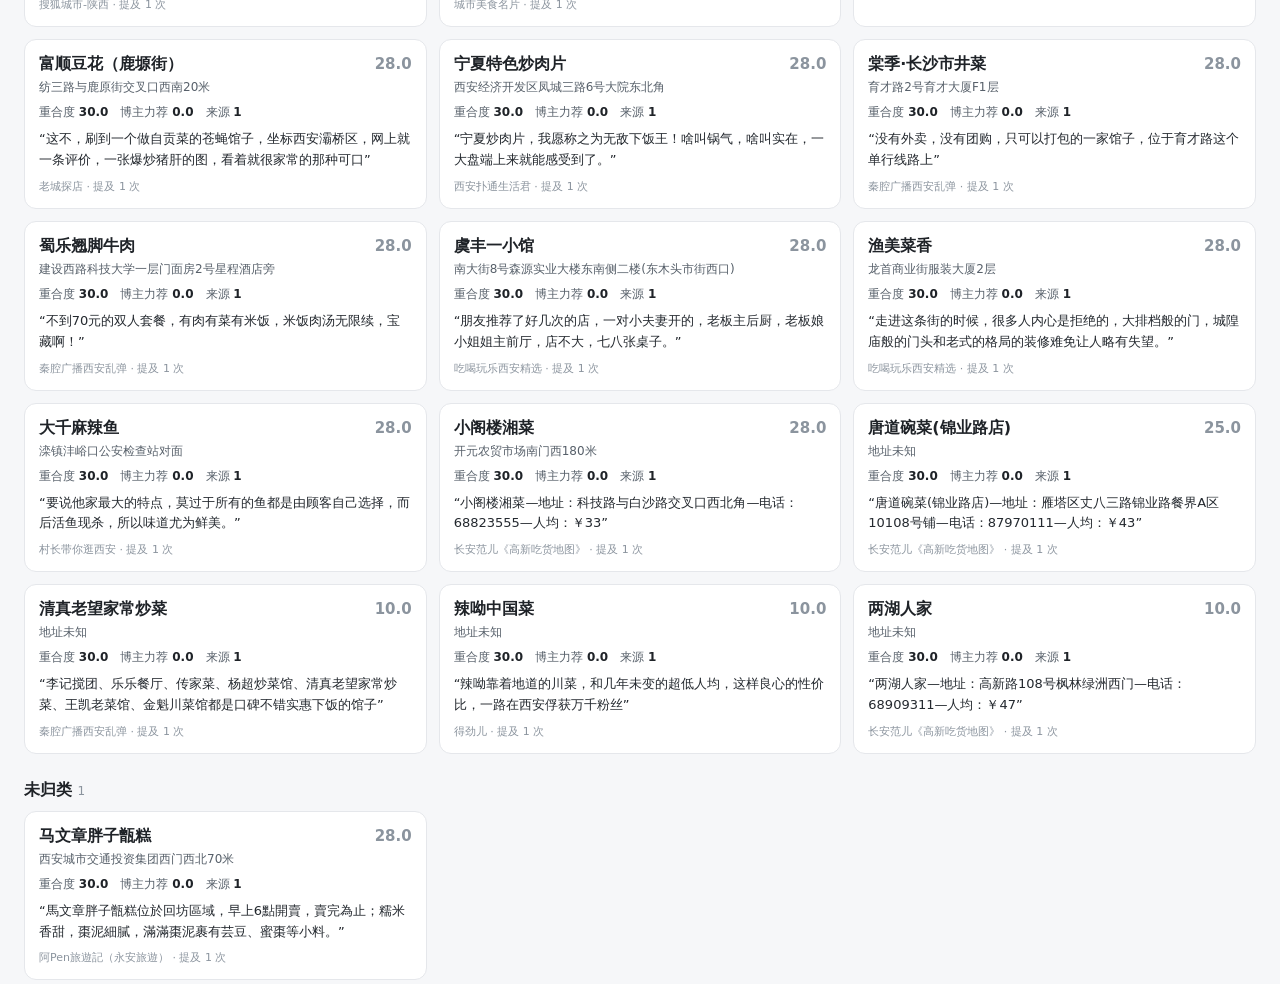
==== commit 32311733: "feat(radar): 高新区正餐+面类，高新扩到 27 家，总计 202" ====
--- a/radar/out/index.html
+++ b/radar/out/index.html
@@ -18,9 +18,9 @@
 .empty{color:#8b949e;font-size:13px;padding:8px 0}
 </style></head><body>
 <header><h1>🍜 西安美食雷达</h1>
-<div class="sub">共 185 家 · 双维度：重合度（多源交叉）+ 博主力荐 · 更新 2026-11-09T23:44</div></header>
-<div id="chips"><button class="chip active" data-cat="__all">全部 <span class="n">185</span></button><button class="chip" data-cat="牛羊肉小炒">牛羊肉小炒 <span class="n">13</span></button><button class="chip" data-cat="汉民泡馍">汉民泡馍 <span class="n">18</span></button><button class="chip" data-cat="水盆羊肉">水盆羊肉 <span class="n">16</span></button><button class="chip" data-cat="饺子蒸饺">饺子蒸饺 <span class="n">19</span></button><button class="chip" data-cat="肉夹馍">肉夹馍 <span class="n">13</span></button><button class="chip" data-cat="凉皮酿皮">凉皮酿皮 <span class="n">15</span></button><button class="chip" data-cat="米线">米线 <span class="n">27</span></button><button class="chip" data-cat="面">面 <span class="n">19</span></button><button class="chip" data-cat="烤肉">烤肉 <span class="n">14</span></button><button class="chip" data-cat="炒菜">炒菜 <span class="n">30</span></button></div>
-<section data-cat="牛羊肉小炒"><h2>牛羊肉小炒 <span class="count">13</span></h2><div class="grid">
+<div class="sub">共 202 家 · 双维度：重合度（多源交叉）+ 博主力荐 · 更新 2026-11-09T23:45</div></header>
+<div id="chips"><button class="chip active" data-cat="__all">全部 <span class="n">202</span></button><button class="chip" data-cat="牛羊肉小炒">牛羊肉小炒 <span class="n">14</span></button><button class="chip" data-cat="汉民泡馍">汉民泡馍 <span class="n">18</span></button><button class="chip" data-cat="水盆羊肉">水盆羊肉 <span class="n">18</span></button><button class="chip" data-cat="饺子蒸饺">饺子蒸饺 <span class="n">19</span></button><button class="chip" data-cat="肉夹馍">肉夹馍 <span class="n">13</span></button><button class="chip" data-cat="凉皮酿皮">凉皮酿皮 <span class="n">15</span></button><button class="chip" data-cat="米线">米线 <span class="n">27</span></button><button class="chip" data-cat="面">面 <span class="n">21</span></button><button class="chip" data-cat="烤肉">烤肉 <span class="n">17</span></button><button class="chip" data-cat="炒菜">炒菜 <span class="n">39</span></button></div>
+<section data-cat="牛羊肉小炒"><h2>牛羊肉小炒 <span class="count">14</span></h2><div class="grid">
       <div class="card" data-cat="牛羊肉小炒">
         <div class="head"><span class="name">马洪小炒泡馍</span>
           <span class="trust" style="color:#1a7f37">76.6</span></div>
@@ -100,6 +100,16 @@
           <span>来源 <b>1</b></span></div>
         <div class="reason">“汉民做的一家牛羊肉小炒，当地人公认的好吃，也一定要加鸡蛋，就一个香字，我认为并不输坊上那几家”</div>
         <div class="src">豆豆爱 · 提及 1 次</div>
+      </div>
+      <div class="card" data-cat="牛羊肉小炒">
+        <div class="head"><span class="name">同盛祥(高新店)</span>
+          <span class="trust" style="color:#8b949e">43.0</span></div>
+        <div class="meta">白沙路与木塔东路西北角香榭兰廷底商106/107室</div>
+        <div class="dims"><span>重合度 <b>30.0</b></span>
+          <span>博主力荐 <b>0.0</b></span>
+          <span>来源 <b>1</b></span></div>
+        <div class="reason">“同盛祥(高新店)—地址：科技路34号欧锦园A座NOVO2楼—电话：88352698—人均：60”</div>
+        <div class="src">长安范儿《高新吃货地图》 · 提及 1 次</div>
       </div>
       <div class="card" data-cat="牛羊肉小炒">
         <div class="head"><span class="name">一真楼</span>
@@ -182,6 +192,16 @@
         <div class="src">豆豆爱、阿Pen旅遊記（永安旅遊） · 提及 2 次</div>
       </div>
       <div class="card" data-cat="汉民泡馍">
+        <div class="head"><span class="name">春发芽葫芦头泡馍(科技二路店)</span>
+          <span class="trust" style="color:#9a6700">65.8</span></div>
+        <div class="meta">丈八街办科技二路西安文理学院北门一号后勤综合楼一层二层</div>
+        <div class="dims"><span>重合度 <b>68.0</b></span>
+          <span>博主力荐 <b>0.0</b></span>
+          <span>来源 <b>2</b></span></div>
+        <div class="reason">“春发芽算的上葫芦头届的“大当家”，公认的老字号。科技路店 地址：科技二路(近白沙路)”</div>
+        <div class="src">浪西安、秦腔广播西安乱弹 · 提及 2 次</div>
+      </div>
+      <div class="card" data-cat="汉民泡馍">
         <div class="head"><span class="name">春发生</span>
           <span class="trust" style="color:#9a6700">62.8</span></div>
         <div class="meta">建东街1号西安第一印刷厂大门西侧临街03号</div>
@@ -242,16 +262,6 @@
         <div class="src">李连源、浪西安 · 提及 2 次</div>
       </div>
       <div class="card" data-cat="汉民泡馍">
-        <div class="head"><span class="name">春发芽</span>
-          <span class="trust" style="color:#8b949e">43.0</span></div>
-        <div class="meta">丈八街办科技二路西安文理学院北门一号后勤综合楼一层二层</div>
-        <div class="dims"><span>重合度 <b>30.0</b></span>
-          <span>博主力荐 <b>0.0</b></span>
-          <span>来源 <b>1</b></span></div>
-        <div class="reason">“葫芦头泡馍除了春发生和春发芽之外，其他的也值得一试”</div>
-        <div class="src">浪西安 · 提及 1 次</div>
-      </div>
-      <div class="card" data-cat="汉民泡馍">
         <div class="head"><span class="name">土门老刘家粉汤羊血</span>
           <span class="trust" style="color:#8b949e">43.0</span></div>
         <div class="meta">西二环18号3号楼(土门地铁站B口步行360米)</div>
@@ -330,7 +340,7 @@
           <span>来源 <b>1</b></span></div>
         <div class="reason">“葫芦头是老派做法，很多人都好这一口”</div>
         <div class="src">吃喝玩乐在西安 · 提及 1 次</div>
-      </div></div></section><section data-cat="水盆羊肉"><h2>水盆羊肉 <span class="count">16</span></h2><div class="grid">
+      </div></div></section><section data-cat="水盆羊肉"><h2>水盆羊肉 <span class="count">18</span></h2><div class="grid">
       <div class="card" data-cat="水盆羊肉">
         <div class="head"><span class="name">锦弘水盆羊肉</span>
           <span class="trust" style="color:#1a7f37">95.6</span></div>
@@ -392,6 +402,16 @@
         <div class="src">西安扑通生活君、阿Pen旅遊記（永安旅遊） · 提及 2 次</div>
       </div>
       <div class="card" data-cat="水盆羊肉">
+        <div class="head"><span class="name">东滩水盆(唐兴路分店)</span>
+          <span class="trust" style="color:#8b949e">43.0</span></div>
+        <div class="meta">西安市高新区唐兴路13号一层</div>
+        <div class="dims"><span>重合度 <b>30.0</b></span>
+          <span>博主力荐 <b>0.0</b></span>
+          <span>来源 <b>1</b></span></div>
+        <div class="reason">“人均：¥30(来自用户反馈) 地址：陕西省西安市雁塔区高新区唐兴路13号一层”</div>
+        <div class="src">携程美食点评用户 · 提及 1 次</div>
+      </div>
+      <div class="card" data-cat="水盆羊肉">
         <div class="head"><span class="name">朱家水盆</span>
           <span class="trust" style="color:#8b949e">28.0</span></div>
         <div class="meta">政协大酒店西门西北50米</div>
@@ -490,6 +510,16 @@
           <span>来源 <b>1</b></span></div>
         <div class="reason">“老金家水盆羊肉是典型的回民老店。水盆汤鲜肉烂，绿油油的蒜苗叶，不仅祛了羊汤的膻味儿，还带来了一丝美感。”</div>
         <div class="src">三秦人文地理 · 提及 1 次</div>
+      </div>
+      <div class="card" data-cat="水盆羊肉">
+        <div class="head"><span class="name">香泉羊肉汤</span>
+          <span class="trust" style="color:#8b949e">10.0</span></div>
+        <div class="meta">地址未知</div>
+        <div class="dims"><span>重合度 <b>30.0</b></span>
+          <span>博主力荐 <b>0.0</b></span>
+          <span>来源 <b>1</b></span></div>
+        <div class="reason">“香泉羊肉汤—地址：西高新科技四路西口路北—电话：88746228—人均：24”</div>
+        <div class="src">长安范儿《高新吃货地图》 · 提及 1 次</div>
       </div></div></section><section data-cat="饺子蒸饺"><h2>饺子蒸饺 <span class="count">19</span></h2><div class="grid">
       <div class="card" data-cat="饺子蒸饺">
         <div class="head"><span class="name">志亮灌汤蒸饺</span>
@@ -1230,7 +1260,7 @@
           <span>来源 <b>1</b></span></div>
         <div class="reason">“满满的一层油泼辣子+芝麻，配菜和肉的量也很足，吃的很过瘾，美中不足是排队时间有点长。”</div>
         <div class="src">西安本地宝 · 提及 1 次</div>
-      </div></div></section><section data-cat="面"><h2>面 <span class="count">19</span></h2><div class="grid">
+      </div></div></section><section data-cat="面"><h2>面 <span class="count">21</span></h2><div class="grid">
       <div class="card" data-cat="面">
         <div class="head"><span class="name">永明岐山面(高新店)</span>
           <span class="trust" style="color:#9a6700">65.8</span></div>
@@ -1272,6 +1302,16 @@
         <div class="src">携程美食点评用户、花路旅游 · 提及 2 次</div>
       </div>
       <div class="card" data-cat="面">
+        <div class="head"><span class="name">王菊面馆</span>
+          <span class="trust" style="color:#9a6700">50.8</span></div>
+        <div class="meta">西安中学北1门东200米</div>
+        <div class="dims"><span>重合度 <b>68.0</b></span>
+          <span>博主力荐 <b>0.0</b></span>
+          <span>来源 <b>2</b></span></div>
+        <div class="reason">“到底是纯手工拉的，面特别筋道，如果吃的时候不小心回弹，恐怕会弹掉牙”</div>
+        <div class="src">XIAN微旅行、浪西安 · 提及 2 次</div>
+      </div>
+      <div class="card" data-cat="面">
         <div class="head"><span class="name">尚寨嫽扎咧面馆(凤城九路店)</span>
           <span class="trust" style="color:#9a6700">46.0</span></div>
         <div class="meta">明光路与凤城九路交口东行100米路北中登广场1楼</div>
@@ -1292,6 +1332,16 @@
         <div class="src">携程美食点评用户 · 提及 1 次</div>
       </div>
       <div class="card" data-cat="面">
+        <div class="head"><span class="name">图味</span>
+          <span class="trust" style="color:#8b949e">43.0</span></div>
+        <div class="meta">丈八二路与锦业三路交叉口东北角10118号商铺</div>
+        <div class="dims"><span>重合度 <b>30.0</b></span>
+          <span>博主力荐 <b>0.0</b></span>
+          <span>来源 <b>1</b></span></div>
+        <div class="reason">“图味的特色是重庆小面、豌杂面、排骨格格、腊肠和各式小酒，乌梅酿和冰醪糟也强烈推荐”</div>
+        <div class="src">搜狐城市-陕西 · 提及 1 次</div>
+      </div>
+      <div class="card" data-cat="面">
         <div class="head"><span class="name">明东驴蹄子面(智慧谷店)</span>
           <span class="trust" style="color:#8b949e">40.0</span></div>
         <div class="meta">智慧谷北1门旁(飞天路地铁站C东南口步行250米)</div>
@@ -1342,16 +1392,6 @@
         <div class="src">携程美食点评用户 · 提及 1 次</div>
       </div>
       <div class="card" data-cat="面">
-        <div class="head"><span class="name">王菊面馆</span>
-          <span class="trust" style="color:#8b949e">28.0</span></div>
-        <div class="meta">西安中学北1门东200米</div>
-        <div class="dims"><span>重合度 <b>30.0</b></span>
-          <span>博主力荐 <b>0.0</b></span>
-          <span>来源 <b>1</b></span></div>
-        <div class="reason">“到底是纯手工拉的，面特别筋道，如果吃的时候不小心回弹，恐怕会弹掉牙”</div>
-        <div class="src">浪西安 · 提及 1 次</div>
-      </div>
-      <div class="card" data-cat="面">
         <div class="head"><span class="name">马安安油泼面</span>
           <span class="trust" style="color:#8b949e">28.0</span></div>
         <div class="meta">灞渭大道与望云巷交叉口西北180米</div>
@@ -1410,6 +1450,16 @@
           <span>来源 <b>1</b></span></div>
         <div class="reason">“西安的面食多种多样，想要来碗绿色的菠菜面，菠菜面既有白面条的口感，也有蔬菜的营养。”</div>
         <div class="src">携程美食点评用户 · 提及 1 次</div>
+      </div>
+      <div class="card" data-cat="面">
+        <div class="head"><span class="name">关中老碗</span>
+          <span class="trust" style="color:#8b949e">28.0</span></div>
+        <div class="meta">建工路33号</div>
+        <div class="dims"><span>重合度 <b>30.0</b></span>
+          <span>博主力荐 <b>0.0</b></span>
+          <span>来源 <b>1</b></span></div>
+        <div class="reason">“推荐：三合一臊子面、油泼面。地址：高新一路创业大厦一楼”</div>
+        <div class="src">小王讲择校 · 提及 1 次</div>
       </div>
       <div class="card" data-cat="面">
         <div class="head"><span class="name">丹妹手工面馆(富力城南区店)</span>
@@ -1420,7 +1470,17 @@
           <span>来源 <b>1</b></span></div>
         <div class="reason">“傍晚一个人来吃面，点了一碗肉臊子干拌。手擀面真的特别劲道，裹着满满的臊子，每一口都很扎实。”</div>
         <div class="src">携程美食点评用户 · 提及 1 次</div>
-      </div></div></section><section data-cat="烤肉"><h2>烤肉 <span class="count">14</span></h2><div class="grid">
+      </div></div></section><section data-cat="烤肉"><h2>烤肉 <span class="count">17</span></h2><div class="grid">
+      <div class="card" data-cat="烤肉">
+        <div class="head"><span class="name">买卖提烤肉</span>
+          <span class="trust" style="color:#9a6700">68.8</span></div>
+        <div class="meta">丈八北路486号(汉城南路地铁站C口步行470米)</div>
+        <div class="dims"><span>重合度 <b>25.0</b></span>
+          <span>博主力荐 <b>72.0</b></span>
+          <span>来源 <b>1</b></span></div>
+        <div class="reason">“新疆人开了七、八年的烤肉摊，风头已然盖过了西安本土烤肉 地址：丈八路和大寨路十字西南角”</div>
+        <div class="src">老妖带你吃西安 · 提及 1 次</div>
+      </div>
       <div class="card" data-cat="烤肉">
         <div class="head"><span class="name">哈桑烤肉</span>
           <span class="trust" style="color:#9a6700">45.0</span></div>
@@ -1462,6 +1522,16 @@
         <div class="src">西安美食达人圈 · 提及 1 次</div>
       </div>
       <div class="card" data-cat="烤肉">
+        <div class="head"><span class="name">丈八串串</span>
+          <span class="trust" style="color:#8b949e">43.0</span></div>
+        <div class="meta">丈八西路丈八南村13排7号</div>
+        <div class="dims"><span>重合度 <b>30.0</b></span>
+          <span>博主力荐 <b>0.0</b></span>
+          <span>来源 <b>1</b></span></div>
+        <div class="reason">“而就在最近，一个藏在城中村、名叫“丈八串串”的小店突然在抖音上火了起来，勾起了不少人的回忆。”</div>
+        <div class="src">西安扑通生活君 · 提及 1 次</div>
+      </div>
+      <div class="card" data-cat="烤肉">
         <div class="head"><span class="name">军良烤肉</span>
           <span class="trust" style="color:#8b949e">28.0</span></div>
         <div class="meta">常青二路与永贤路交叉路口</div>
@@ -1540,6 +1610,16 @@
           <span>来源 <b>1</b></span></div>
         <div class="reason">“烤面筋是很多人的最爱，面筋的实在加上烤后的外脆里嫩，实在俘获人心。尤其再撒上厚厚的果仁，有时一串都不能满足。”</div>
         <div class="src">比吃我最在行 · 提及 1 次</div>
+      </div>
+      <div class="card" data-cat="烤肉">
+        <div class="head"><span class="name">六婆串串香火锅(沙井村店)</span>
+          <span class="trust" style="color:#8b949e">28.0</span></div>
+        <div class="meta">鄠邑区画展路4号崇立·上林华府</div>
+        <div class="dims"><span>重合度 <b>30.0</b></span>
+          <span>博主力荐 <b>0.0</b></span>
+          <span>来源 <b>1</b></span></div>
+        <div class="reason">“六婆串串香火锅(沙井村店) — 地址：科技二路沙井村—电话：88221518—人均：￥46”</div>
+        <div class="src">长安范儿《高新吃货地图》 · 提及 1 次</div>
       </div>
       <div class="card" data-cat="烤肉">
         <div class="head"><span class="name">大串烧肉</span>
@@ -1560,7 +1640,7 @@
           <span>来源 <b>1</b></span></div>
         <div class="reason">“这附近爱吃串串的小伙伴一定对刘宝串串不陌生，而南稍门这家可是刘宝串串的总店。他家的味道很辣很重”</div>
         <div class="src">星尘故事会 · 提及 1 次</div>
-      </div></div></section><section data-cat="炒菜"><h2>炒菜 <span class="count">30</span></h2><div class="grid">
+      </div></div></section><section data-cat="炒菜"><h2>炒菜 <span class="count">39</span></h2><div class="grid">
       <div class="card" data-cat="炒菜">
         <div class="head"><span class="name">竹间葫芦鸡</span>
           <span class="trust" style="color:#1a7f37">70.0</span></div>
@@ -1572,6 +1652,26 @@
         <div class="src">村长带你逛西安、私域（同事/朋友） · 提及 2 次</div>
       </div>
       <div class="card" data-cat="炒菜">
+        <div class="head"><span class="name">苏福记(高新店)</span>
+          <span class="trust" style="color:#9a6700">65.8</span></div>
+        <div class="meta">雁塔区高新区高新三路2号海佳云顶商住楼1层</div>
+        <div class="dims"><span>重合度 <b>68.0</b></span>
+          <span>博主力荐 <b>0.0</b></span>
+          <span>来源 <b>2</b></span></div>
+        <div class="reason">“苏福记(高新店)— 地址：雁塔区高新三路高科广场—电话：81881866—人均：￥32”</div>
+        <div class="src">携程美食点评用户、长安范儿《高新吃货地图》 · 提及 2 次</div>
+      </div>
+      <div class="card" data-cat="炒菜">
+        <div class="head"><span class="name">小谭川菜</span>
+          <span class="trust" style="color:#9a6700">65.8</span></div>
+        <div class="meta">锦业三路紫薇田园都市C区商铺2层</div>
+        <div class="dims"><span>重合度 <b>68.0</b></span>
+          <span>博主力荐 <b>0.0</b></span>
+          <span>来源 <b>2</b></span></div>
+        <div class="reason">“小谭川菜—地址：锦业三路—电话：88852299—人均：￥46”</div>
+        <div class="src">携程美食点评用户、长安范儿《高新吃货地图》 · 提及 2 次</div>
+      </div>
+      <div class="card" data-cat="炒菜">
         <div class="head"><span class="name">小屁儿椒乡野山土菜</span>
           <span class="trust" style="color:#9a6700">51.4</span></div>
         <div class="meta">雷沣路333号高新玫瑰ONE步行街</div>
@@ -1590,6 +1690,46 @@
           <span>来源 <b>1</b></span></div>
         <div class="reason">“李记搅团、乐乐餐厅、传家菜、杨超炒菜馆、清真老望家常炒菜、王凯老菜馆、金魁川菜馆都是口碑不错实惠下饭的馆子”</div>
         <div class="src">秦腔广播西安乱弹 · 提及 1 次</div>
+      </div>
+      <div class="card" data-cat="炒菜">
+        <div class="head"><span class="name">辣呦麻麻鱼·川菜(高新店)</span>
+          <span class="trust" style="color:#8b949e">43.0</span></div>
+        <div class="meta">安东街55号</div>
+        <div class="dims"><span>重合度 <b>30.0</b></span>
+          <span>博主力荐 <b>0.0</b></span>
+          <span>来源 <b>1</b></span></div>
+        <div class="reason">“五星好评口碑极佳的必吃榜中国菜✨辣呦✨从街边小店到美食必吃榜依旧让人留恋！”</div>
+        <div class="src">携程美食点评用户 · 提及 1 次</div>
+      </div>
+      <div class="card" data-cat="炒菜">
+        <div class="head"><span class="name">大厨小馆(光华路店)</span>
+          <span class="trust" style="color:#8b949e">43.0</span></div>
+        <div class="meta">丈八街办高新一路7号高新枫尚A座3层305商铺</div>
+        <div class="dims"><span>重合度 <b>30.0</b></span>
+          <span>博主力荐 <b>0.0</b></span>
+          <span>来源 <b>1</b></span></div>
+        <div class="reason">“大厨小馆(光华路店)—地址：高新一路7号—电话：68806166—人均：￥45”</div>
+        <div class="src">长安范儿《高新吃货地图》 · 提及 1 次</div>
+      </div>
+      <div class="card" data-cat="炒菜">
+        <div class="head"><span class="name">毛公湘菜馆(高新店)</span>
+          <span class="trust" style="color:#8b949e">43.0</span></div>
+        <div class="meta">创汇社区E区南门旁</div>
+        <div class="dims"><span>重合度 <b>30.0</b></span>
+          <span>博主力荐 <b>0.0</b></span>
+          <span>来源 <b>1</b></span></div>
+        <div class="reason">“毛公湘菜馆(高新店) — 绿地世纪城食饕界唐道锅锅2--3楼—电话：68790222—人均：￥40”</div>
+        <div class="src">长安范儿《高新吃货地图》 · 提及 1 次</div>
+      </div>
+      <div class="card" data-cat="炒菜">
+        <div class="head"><span class="name">梁记菜馆</span>
+          <span class="trust" style="color:#8b949e">43.0</span></div>
+        <div class="meta">丈八北路7号南风大厦1层南边第一件商铺</div>
+        <div class="dims"><span>重合度 <b>30.0</b></span>
+          <span>博主力荐 <b>0.0</b></span>
+          <span>来源 <b>1</b></span></div>
+        <div class="reason">“梁记菜馆—地址：丈八北路7号南风大厦1楼—电话：68810111—人均：￥48”</div>
+        <div class="src">长安范儿《高新吃货地图》 · 提及 1 次</div>
       </div>
       <div class="card" data-cat="炒菜">
         <div class="head"><span class="name">醉长安</span>
@@ -1842,6 +1982,26 @@
         <div class="src">村长带你逛西安 · 提及 1 次</div>
       </div>
       <div class="card" data-cat="炒菜">
+        <div class="head"><span class="name">小阁楼湘菜</span>
+          <span class="trust" style="color:#8b949e">28.0</span></div>
+        <div class="meta">开元农贸市场南门西180米</div>
+        <div class="dims"><span>重合度 <b>30.0</b></span>
+          <span>博主力荐 <b>0.0</b></span>
+          <span>来源 <b>1</b></span></div>
+        <div class="reason">“小阁楼湘菜—地址：科技路与白沙路交叉口西北角—电话：68823555—人均：￥33”</div>
+        <div class="src">长安范儿《高新吃货地图》 · 提及 1 次</div>
+      </div>
+      <div class="card" data-cat="炒菜">
+        <div class="head"><span class="name">唐道碗菜(锦业路店)</span>
+          <span class="trust" style="color:#8b949e">25.0</span></div>
+        <div class="meta">地址未知</div>
+        <div class="dims"><span>重合度 <b>30.0</b></span>
+          <span>博主力荐 <b>0.0</b></span>
+          <span>来源 <b>1</b></span></div>
+        <div class="reason">“唐道碗菜(锦业路店)—地址：雁塔区丈八三路锦业路餐界A区10108号铺—电话：87970111—人均：￥43”</div>
+        <div class="src">长安范儿《高新吃货地图》 · 提及 1 次</div>
+      </div>
+      <div class="card" data-cat="炒菜">
         <div class="head"><span class="name">清真老望家常炒菜</span>
           <span class="trust" style="color:#8b949e">10.0</span></div>
         <div class="meta">地址未知</div>
@@ -1860,6 +2020,16 @@
           <span>来源 <b>1</b></span></div>
         <div class="reason">“辣呦靠着地道的川菜，和几年未变的超低人均，这样良心的性价比，一路在西安俘获万千粉丝”</div>
         <div class="src">得劲儿 · 提及 1 次</div>
+      </div>
+      <div class="card" data-cat="炒菜">
+        <div class="head"><span class="name">两湖人家</span>
+          <span class="trust" style="color:#8b949e">10.0</span></div>
+        <div class="meta">地址未知</div>
+        <div class="dims"><span>重合度 <b>30.0</b></span>
+          <span>博主力荐 <b>0.0</b></span>
+          <span>来源 <b>1</b></span></div>
+        <div class="reason">“两湖人家—地址：高新路108号枫林绿洲西门—电话：68909311—人均：￥47”</div>
+        <div class="src">长安范儿《高新吃货地图》 · 提及 1 次</div>
       </div></div></section><section data-cat="未归类"><h2>未归类 <span class="count">1</span></h2><div class="grid">
       <div class="card" data-cat="甑糕">
         <div class="head"><span class="name">马文章胖子甑糕</span>
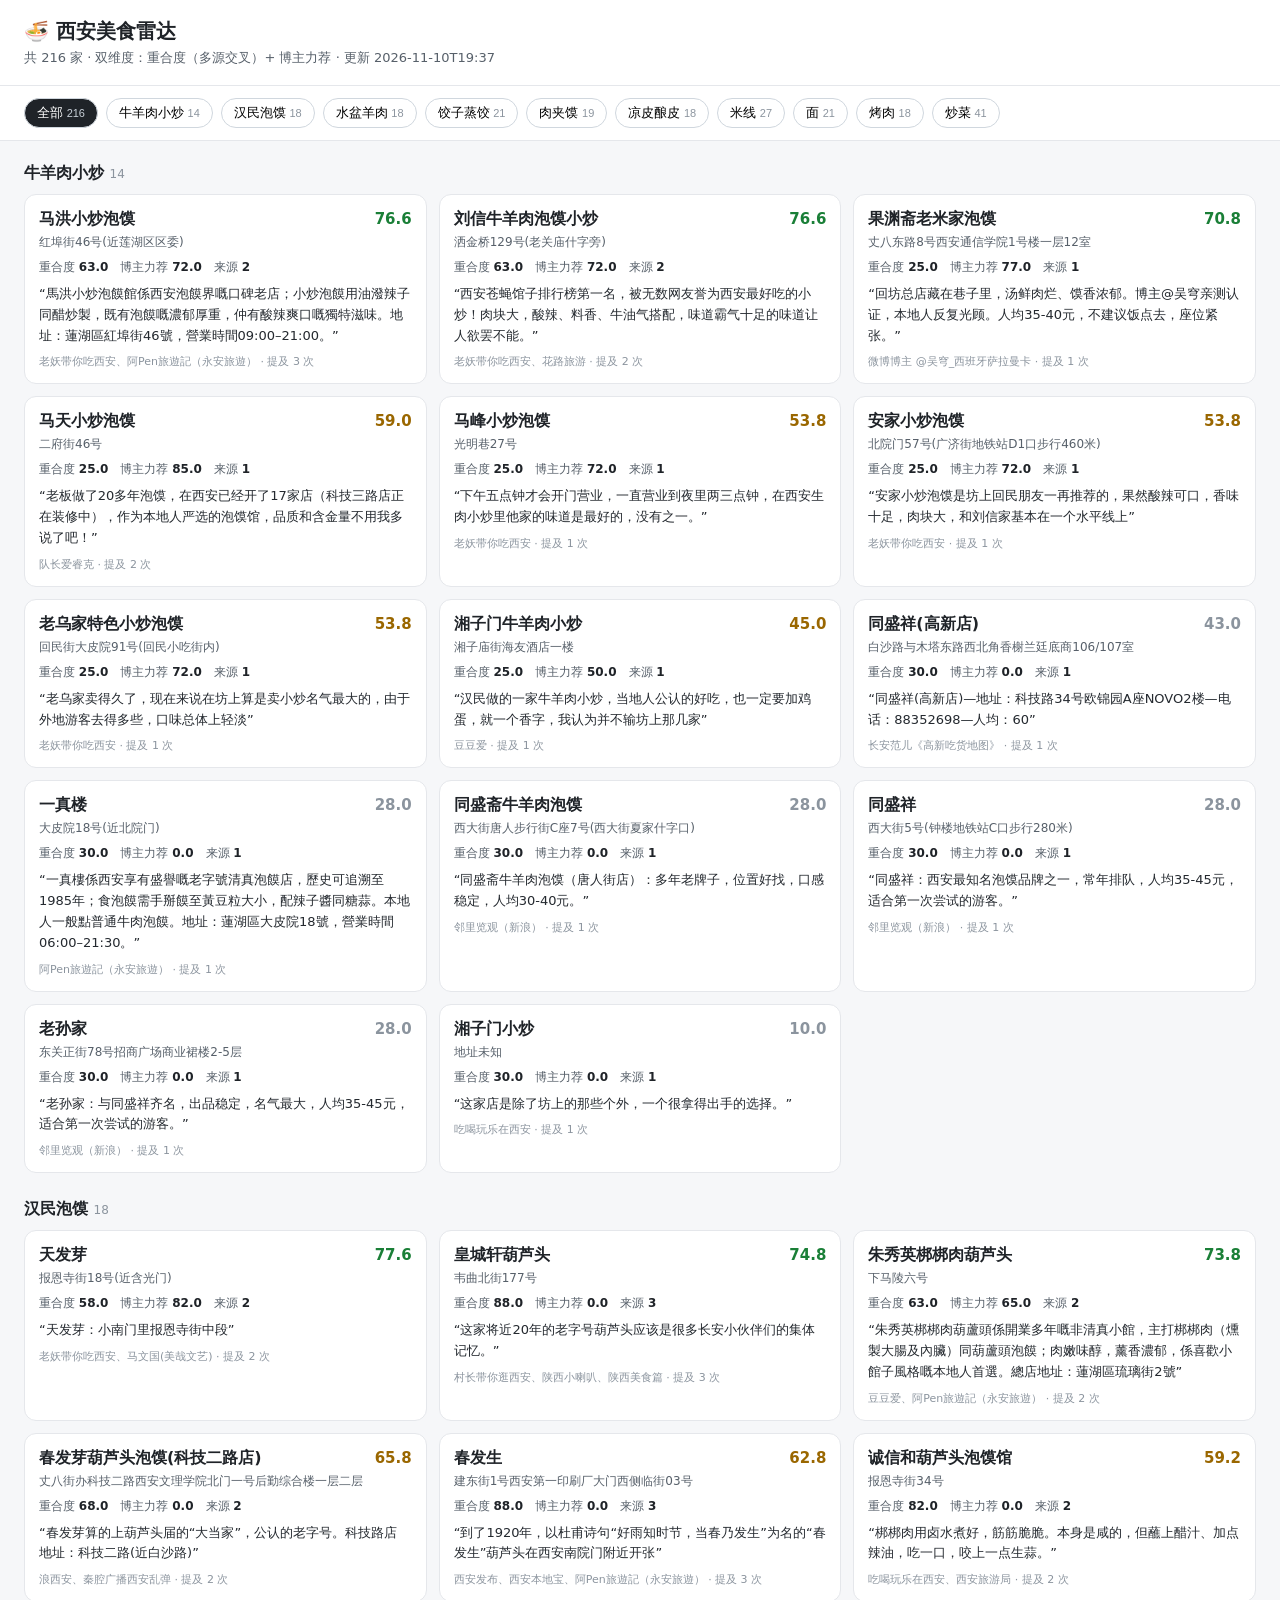
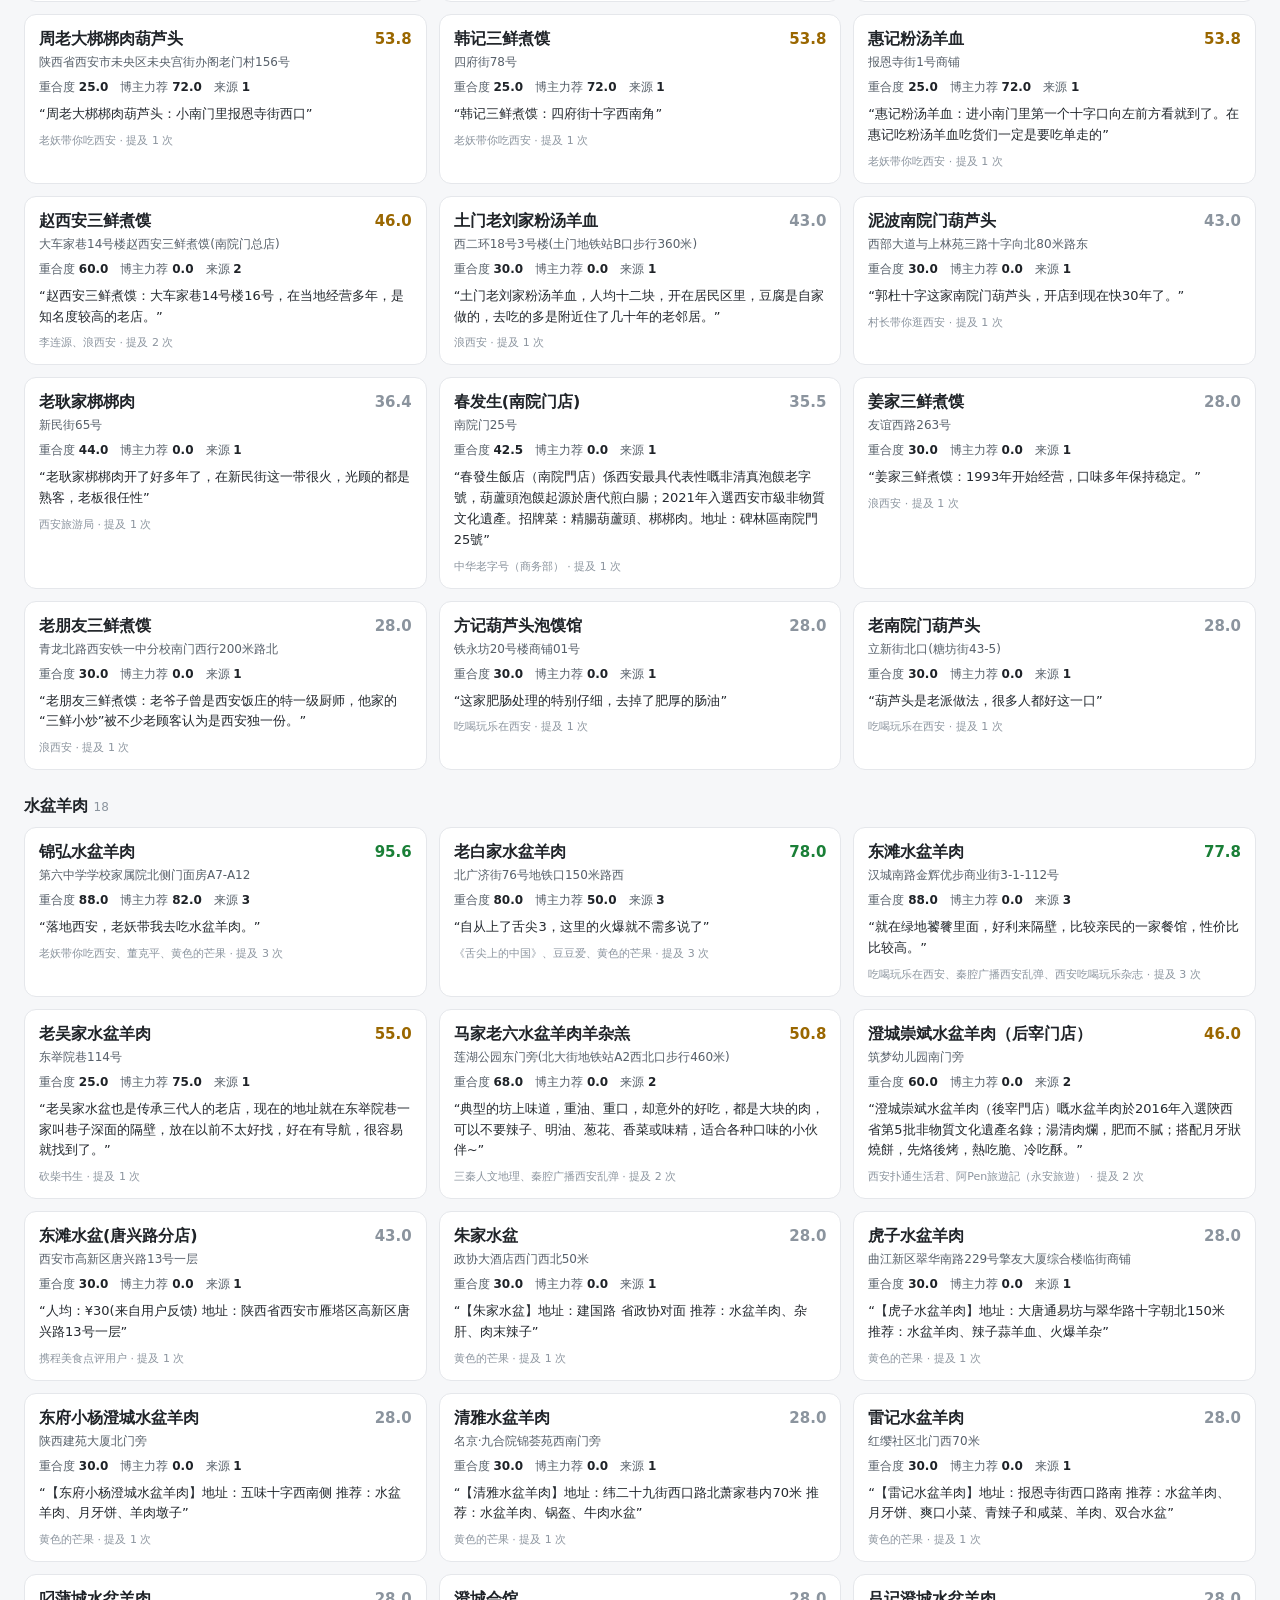
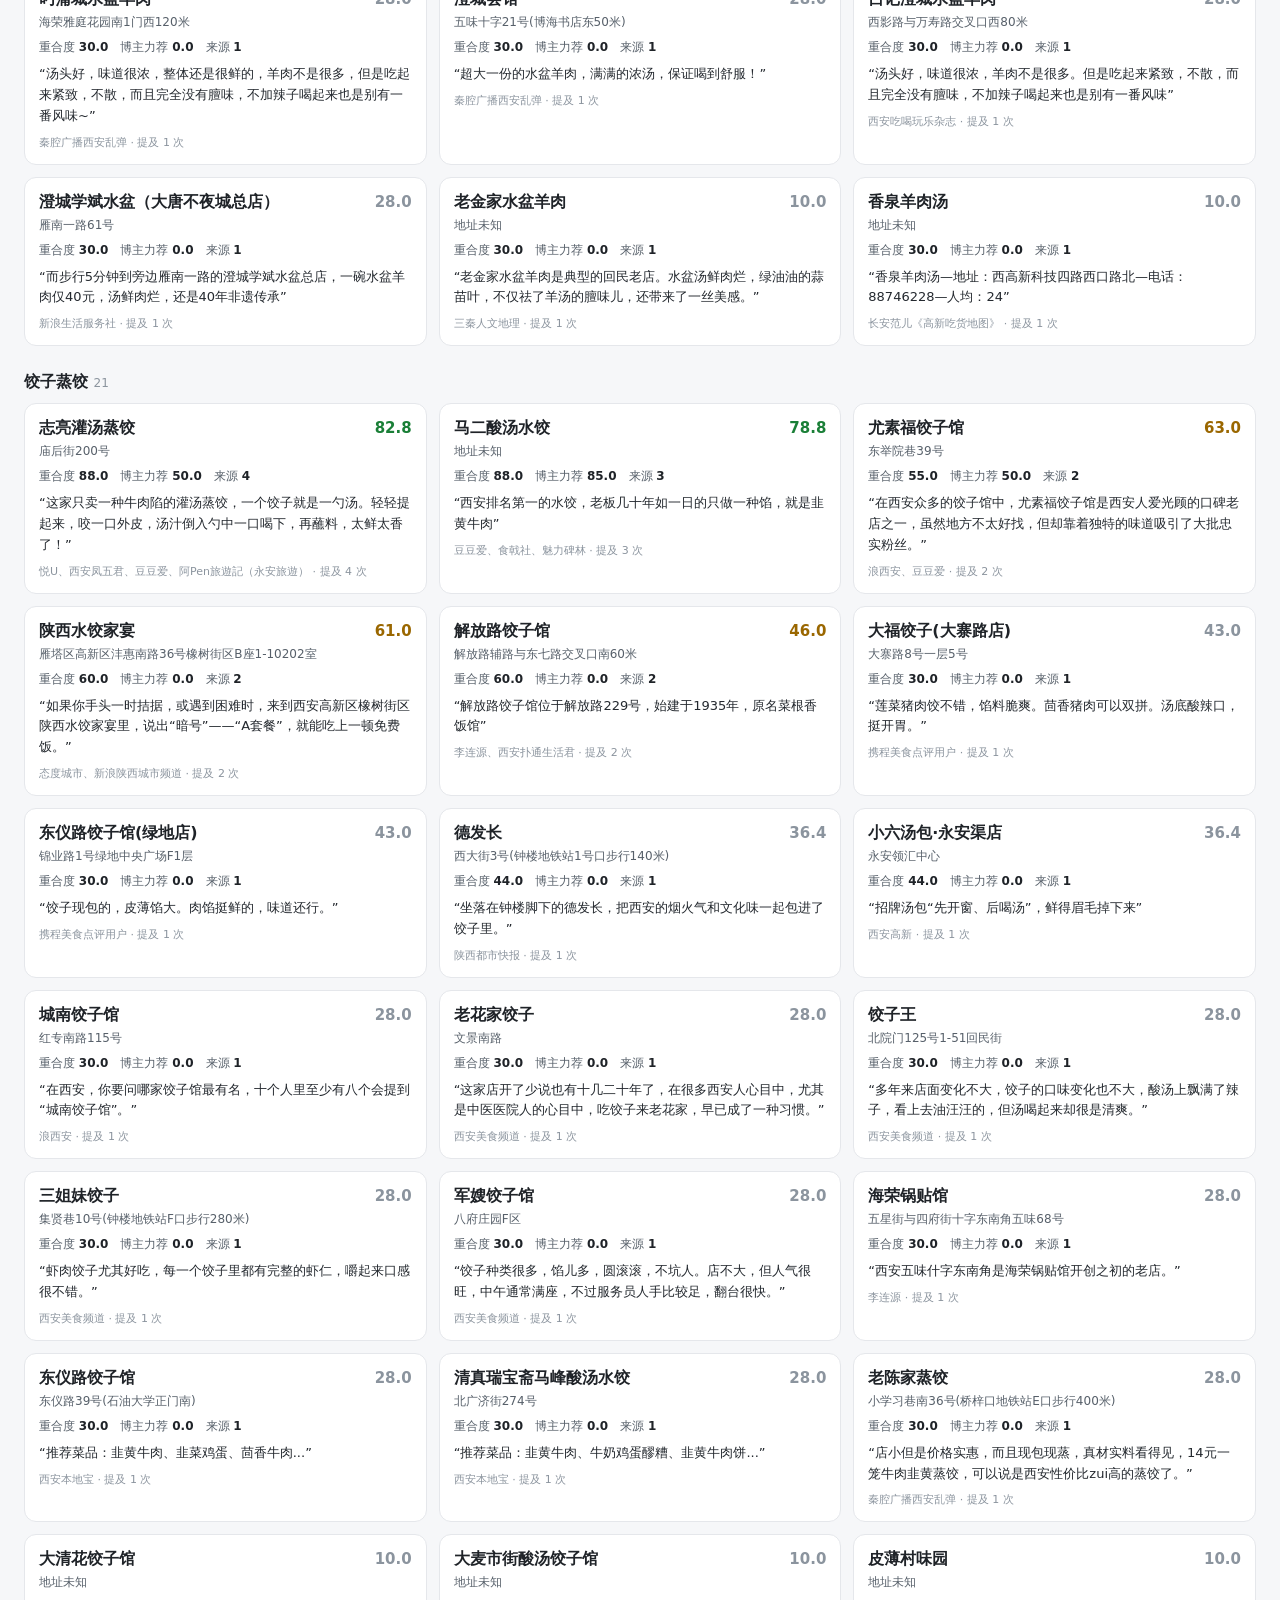
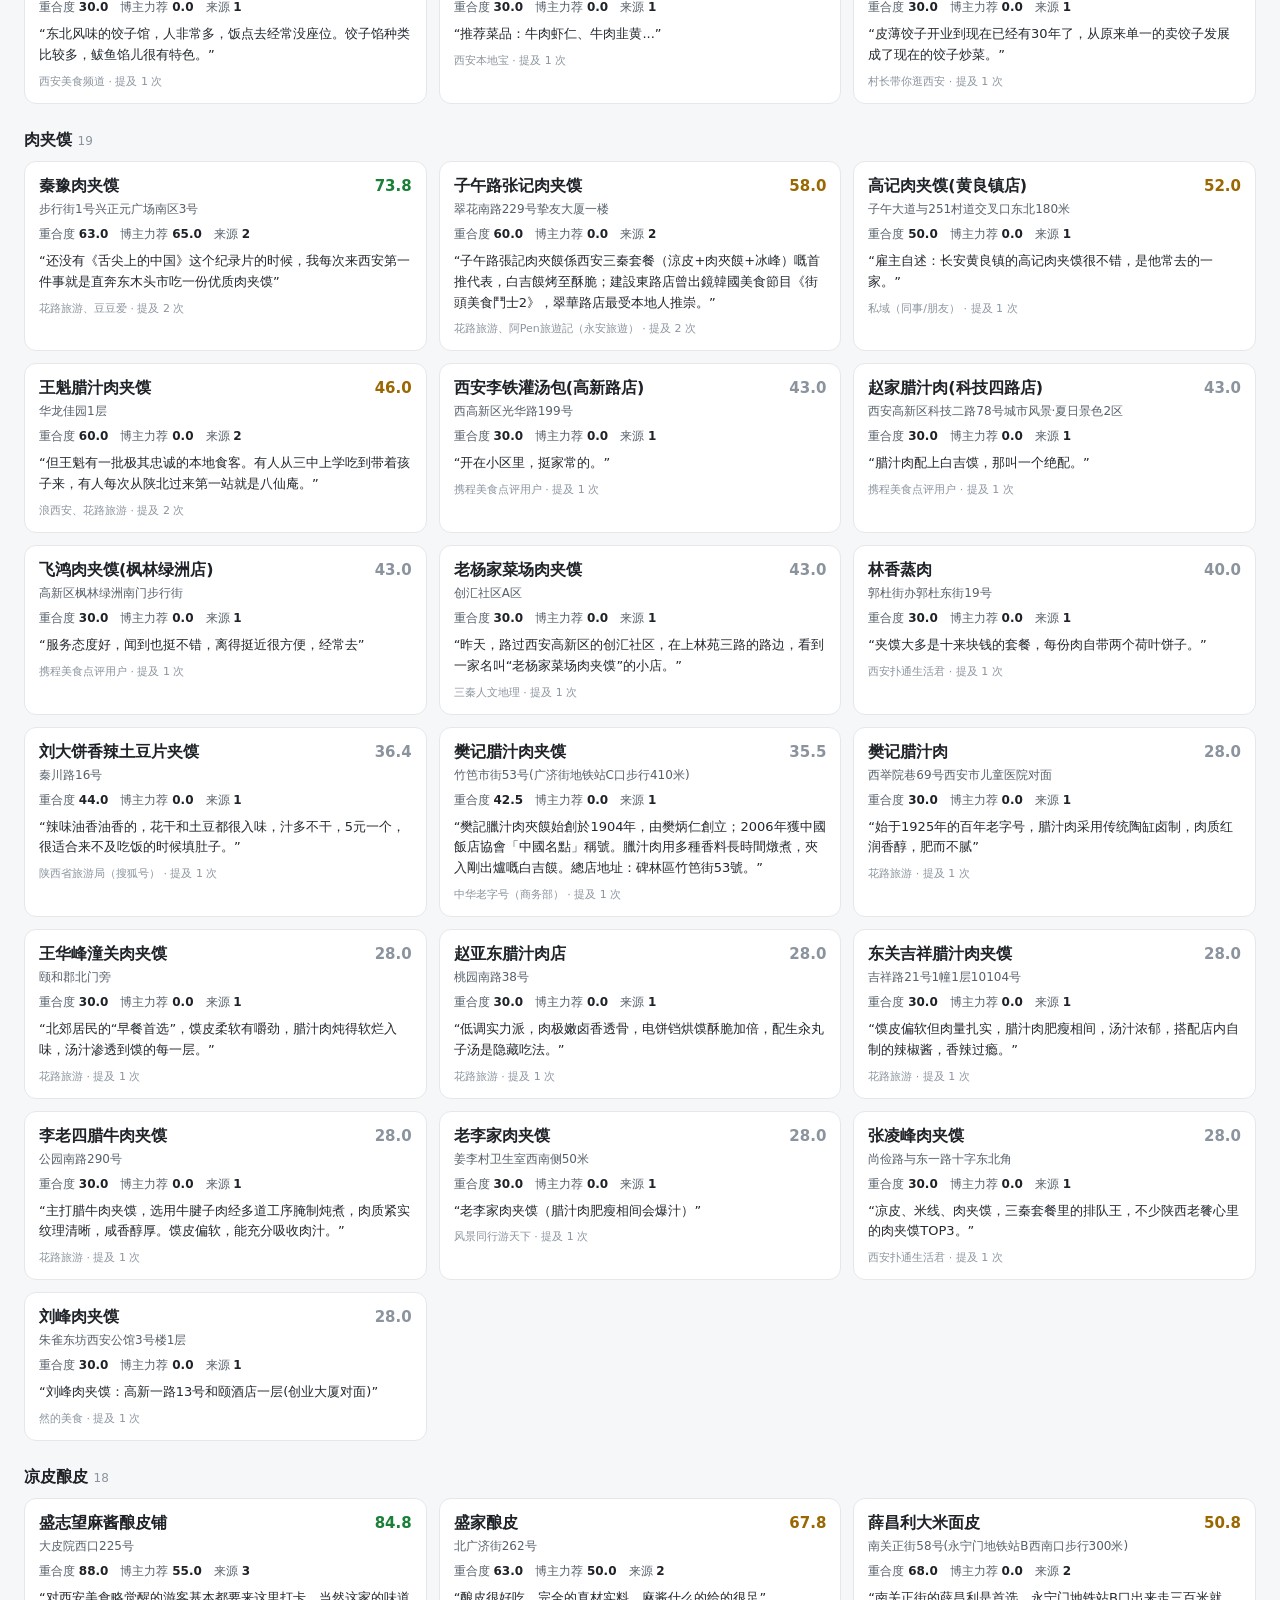
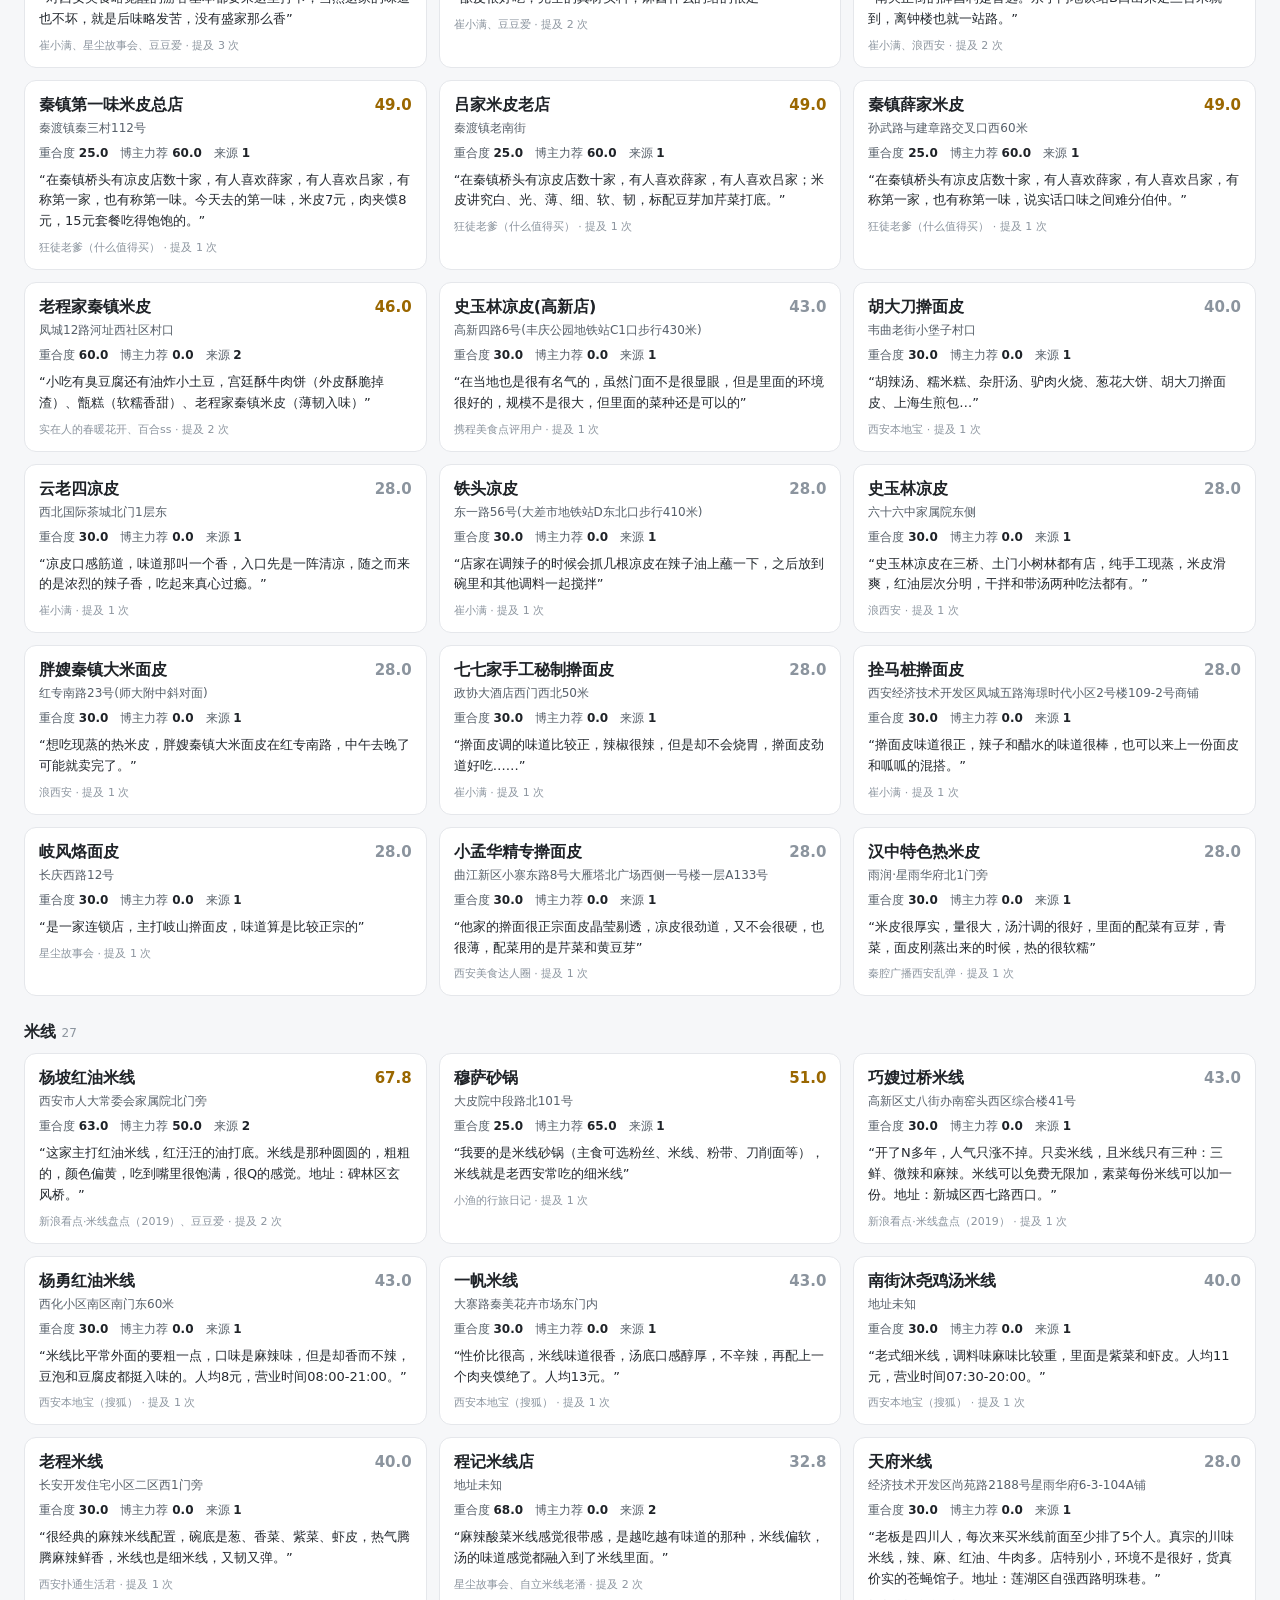
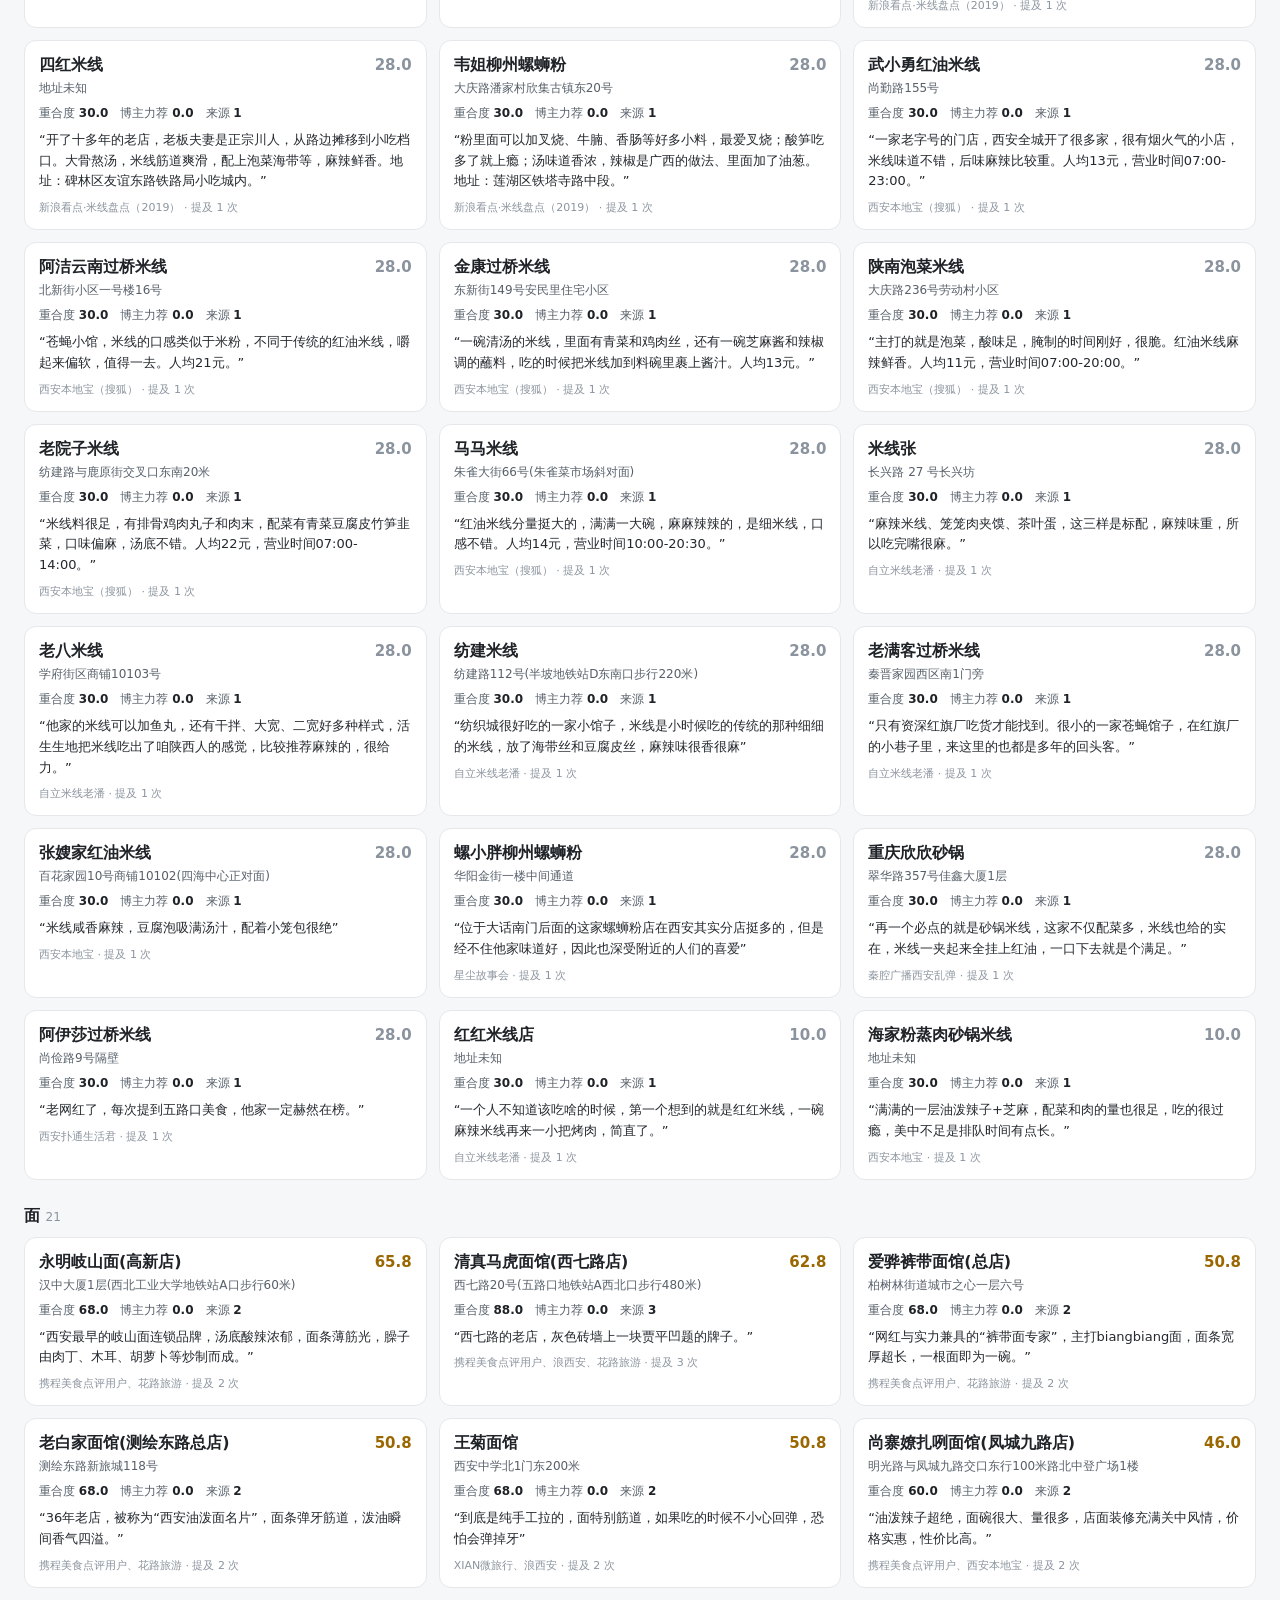
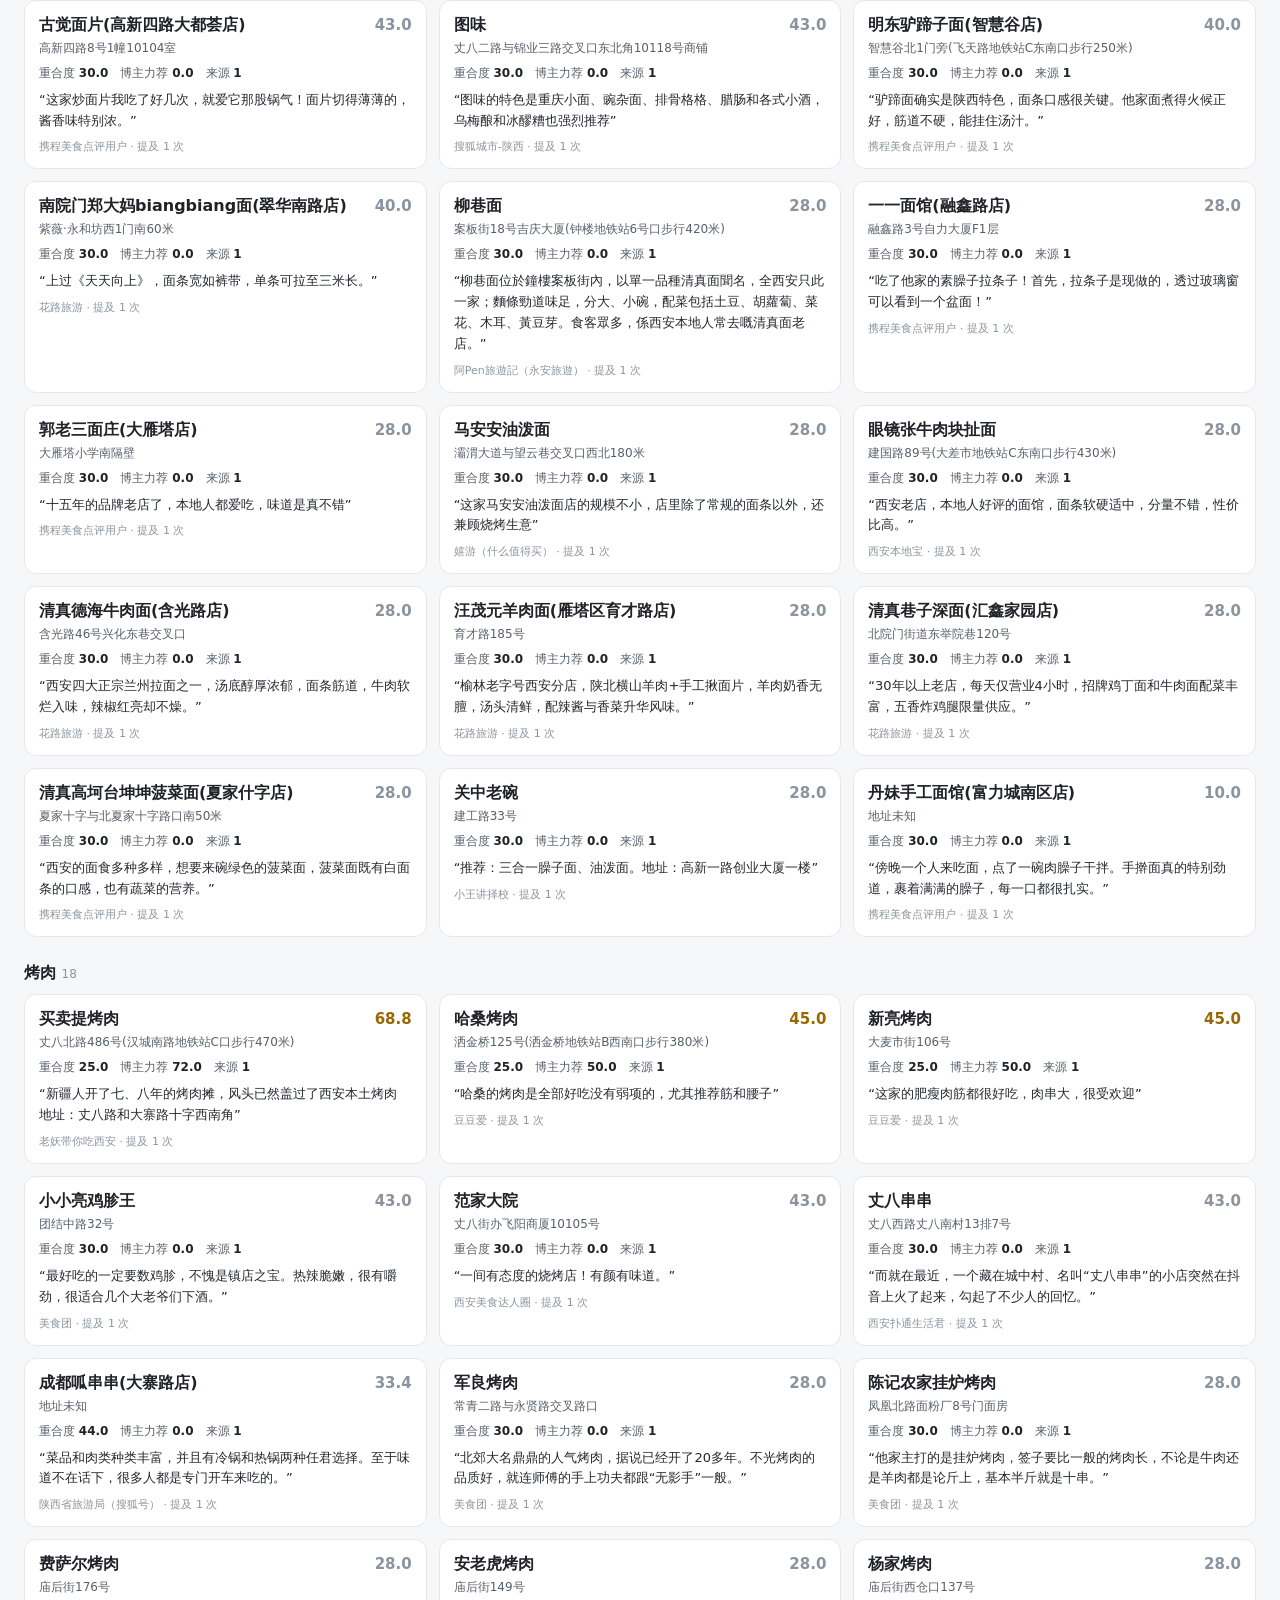
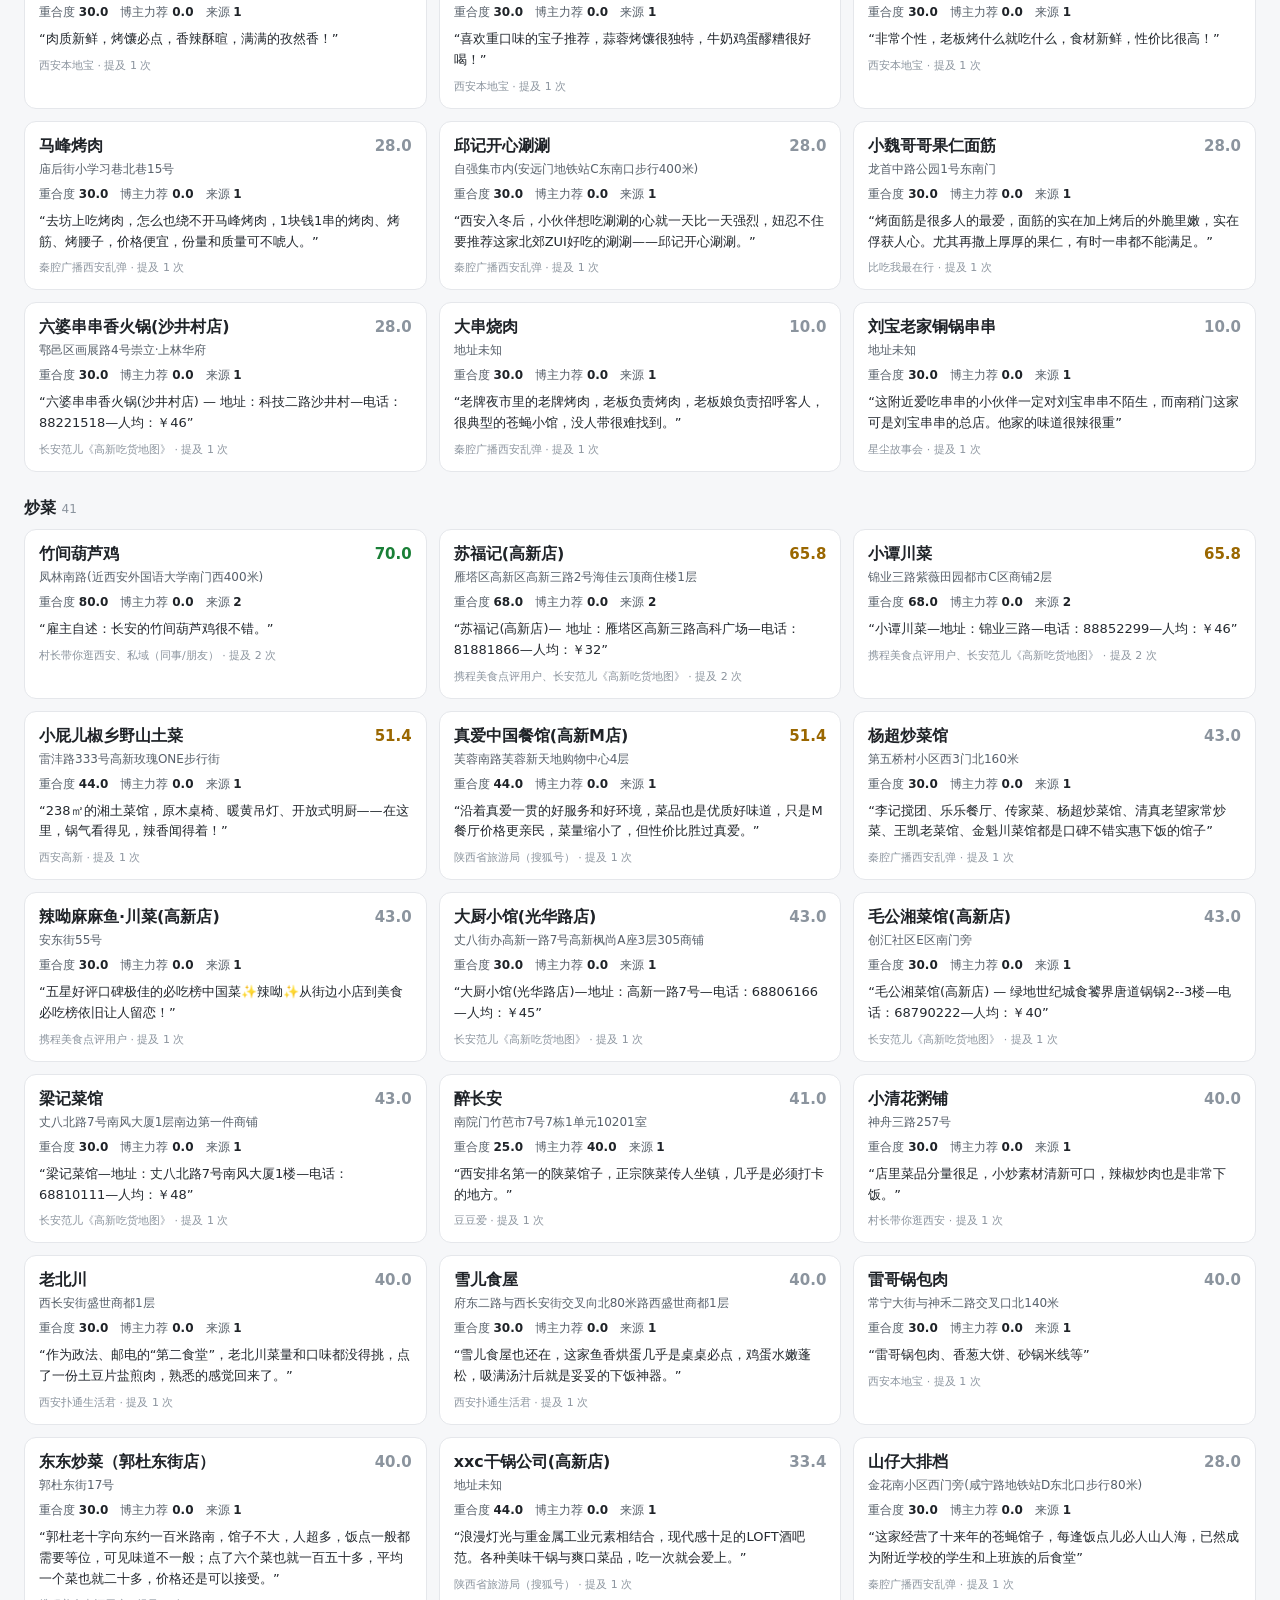
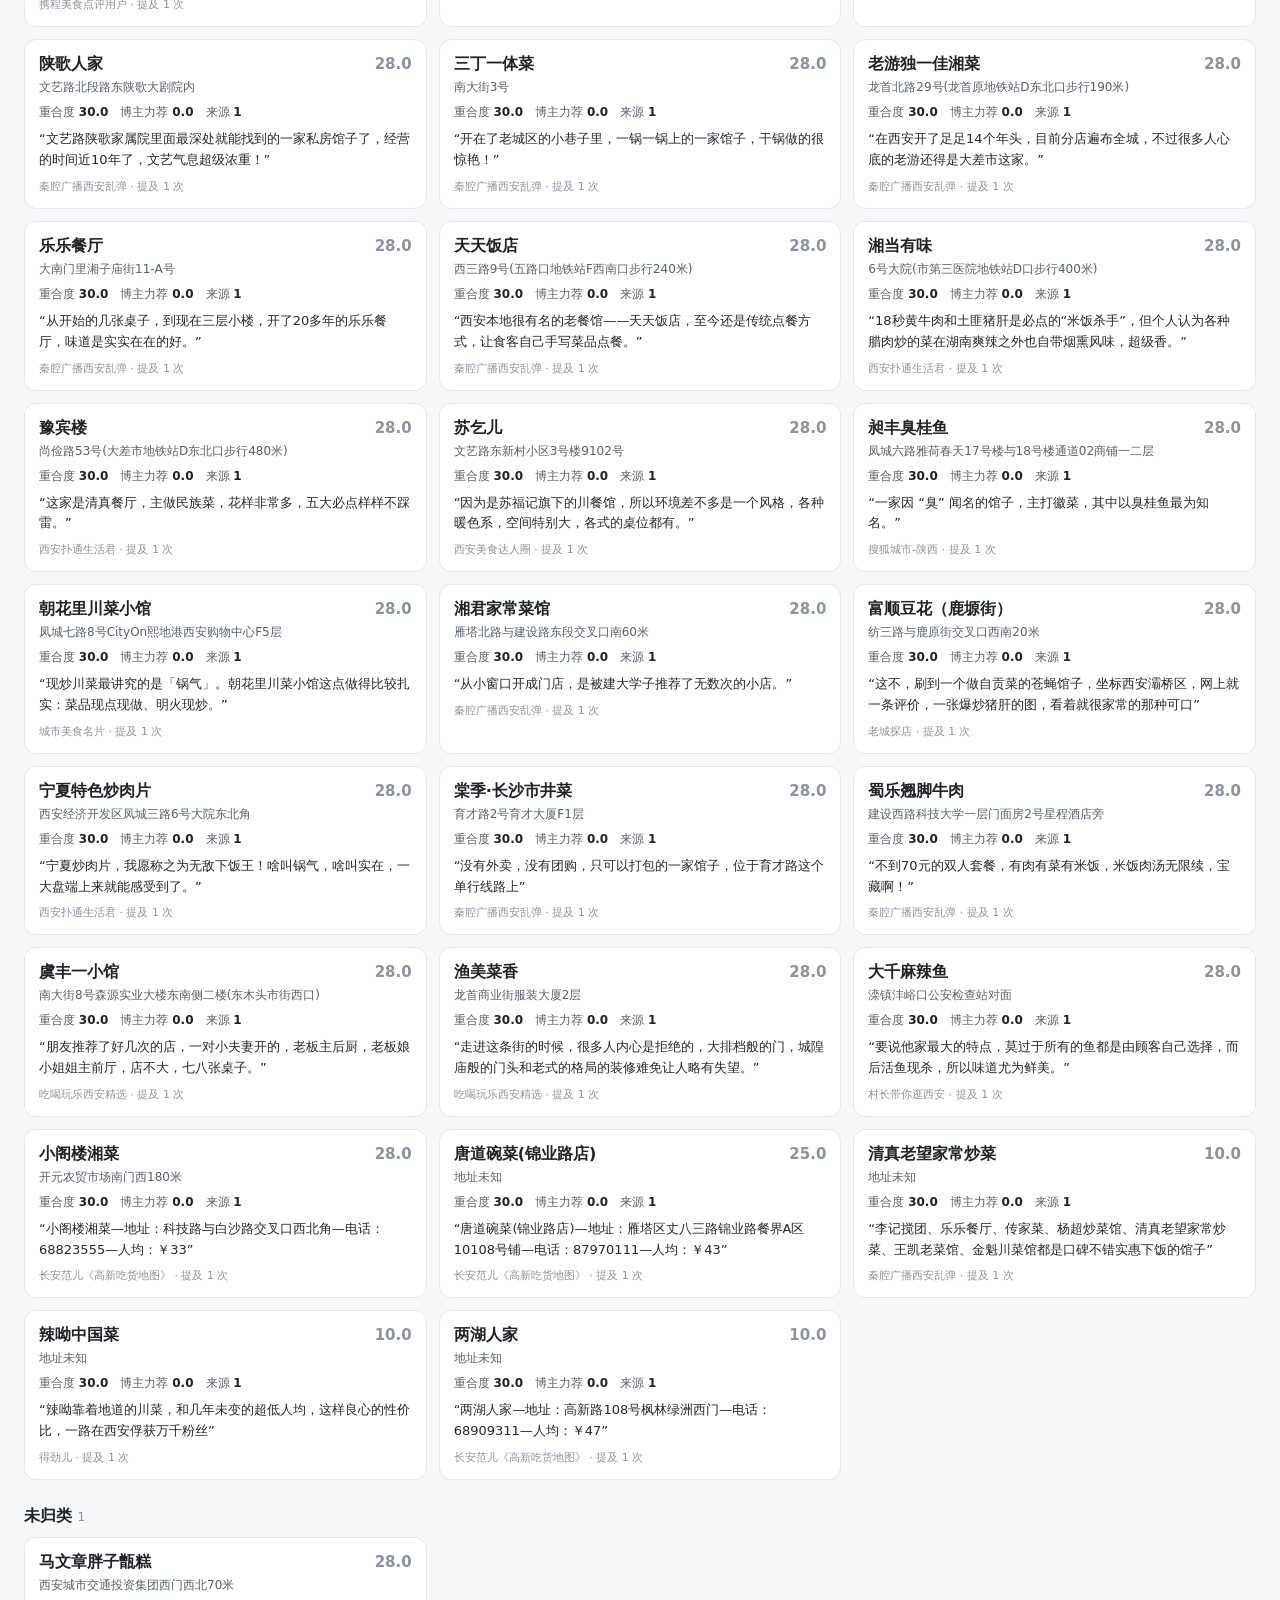
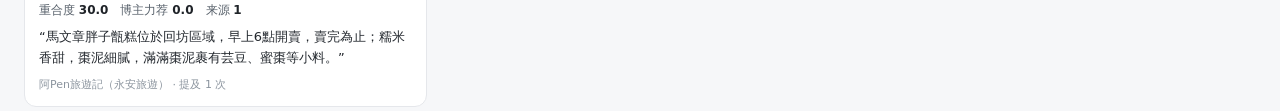
==== commit 661b4a67: "feat(radar): 2026-11-10 刷新——并入高新小吃 12 条 + 三号线沿线 4 家，总计 216 家（高新 37/长安 15）" ====
--- a/radar/out/index.html
+++ b/radar/out/index.html
@@ -18,8 +18,8 @@
 .empty{color:#8b949e;font-size:13px;padding:8px 0}
 </style></head><body>
 <header><h1>🍜 西安美食雷达</h1>
-<div class="sub">共 202 家 · 双维度：重合度（多源交叉）+ 博主力荐 · 更新 2026-11-09T23:45</div></header>
-<div id="chips"><button class="chip active" data-cat="__all">全部 <span class="n">202</span></button><button class="chip" data-cat="牛羊肉小炒">牛羊肉小炒 <span class="n">14</span></button><button class="chip" data-cat="汉民泡馍">汉民泡馍 <span class="n">18</span></button><button class="chip" data-cat="水盆羊肉">水盆羊肉 <span class="n">18</span></button><button class="chip" data-cat="饺子蒸饺">饺子蒸饺 <span class="n">19</span></button><button class="chip" data-cat="肉夹馍">肉夹馍 <span class="n">13</span></button><button class="chip" data-cat="凉皮酿皮">凉皮酿皮 <span class="n">15</span></button><button class="chip" data-cat="米线">米线 <span class="n">27</span></button><button class="chip" data-cat="面">面 <span class="n">21</span></button><button class="chip" data-cat="烤肉">烤肉 <span class="n">17</span></button><button class="chip" data-cat="炒菜">炒菜 <span class="n">39</span></button></div>
+<div class="sub">共 216 家 · 双维度：重合度（多源交叉）+ 博主力荐 · 更新 2026-11-10T19:37</div></header>
+<div id="chips"><button class="chip active" data-cat="__all">全部 <span class="n">216</span></button><button class="chip" data-cat="牛羊肉小炒">牛羊肉小炒 <span class="n">14</span></button><button class="chip" data-cat="汉民泡馍">汉民泡馍 <span class="n">18</span></button><button class="chip" data-cat="水盆羊肉">水盆羊肉 <span class="n">18</span></button><button class="chip" data-cat="饺子蒸饺">饺子蒸饺 <span class="n">21</span></button><button class="chip" data-cat="肉夹馍">肉夹馍 <span class="n">19</span></button><button class="chip" data-cat="凉皮酿皮">凉皮酿皮 <span class="n">18</span></button><button class="chip" data-cat="米线">米线 <span class="n">27</span></button><button class="chip" data-cat="面">面 <span class="n">21</span></button><button class="chip" data-cat="烤肉">烤肉 <span class="n">18</span></button><button class="chip" data-cat="炒菜">炒菜 <span class="n">41</span></button></div>
 <section data-cat="牛羊肉小炒"><h2>牛羊肉小炒 <span class="count">14</span></h2><div class="grid">
       <div class="card" data-cat="牛羊肉小炒">
         <div class="head"><span class="name">马洪小炒泡馍</span>
@@ -520,16 +520,16 @@
           <span>来源 <b>1</b></span></div>
         <div class="reason">“香泉羊肉汤—地址：西高新科技四路西口路北—电话：88746228—人均：24”</div>
         <div class="src">长安范儿《高新吃货地图》 · 提及 1 次</div>
-      </div></div></section><section data-cat="饺子蒸饺"><h2>饺子蒸饺 <span class="count">19</span></h2><div class="grid">
+      </div></div></section><section data-cat="饺子蒸饺"><h2>饺子蒸饺 <span class="count">21</span></h2><div class="grid">
       <div class="card" data-cat="饺子蒸饺">
         <div class="head"><span class="name">志亮灌汤蒸饺</span>
           <span class="trust" style="color:#1a7f37">82.8</span></div>
         <div class="meta">庙后街200号</div>
         <div class="dims"><span>重合度 <b>88.0</b></span>
           <span>博主力荐 <b>50.0</b></span>
-          <span>来源 <b>3</b></span></div>
-        <div class="reason">“志亮灌湯蒸餃位於蓮湖區灑金橋，一籠10個，皮薄肉多，湯汁四溢，可蘸辣椒醋汁；秘製八寶粥用糯米、紅棗、山楂、百合、瓜子仁熬製。地址：蓮湖區灑金橋。”</div>
-        <div class="src">悦U、豆豆爱、阿Pen旅遊記（永安旅遊） · 提及 3 次</div>
+          <span>来源 <b>4</b></span></div>
+        <div class="reason">“这家只卖一种牛肉陷的灌汤蒸饺，一个饺子就是一勺汤。轻轻提起来，咬一口外皮，汤汁倒入勺中一口喝下，再蘸料，太鲜太香了！”</div>
+        <div class="src">悦U、西安凤五君、豆豆爱、阿Pen旅遊記（永安旅遊） · 提及 4 次</div>
       </div>
       <div class="card" data-cat="饺子蒸饺">
         <div class="head"><span class="name">马二酸汤水饺</span>
@@ -552,6 +552,16 @@
         <div class="src">浪西安、豆豆爱 · 提及 2 次</div>
       </div>
       <div class="card" data-cat="饺子蒸饺">
+        <div class="head"><span class="name">陕西水饺家宴</span>
+          <span class="trust" style="color:#9a6700">61.0</span></div>
+        <div class="meta">雁塔区高新区沣惠南路36号橡树街区B座1-10202室</div>
+        <div class="dims"><span>重合度 <b>60.0</b></span>
+          <span>博主力荐 <b>0.0</b></span>
+          <span>来源 <b>2</b></span></div>
+        <div class="reason">“如果你手头一时拮据，或遇到困难时，来到西安高新区橡树街区陕西水饺家宴里，说出“暗号”——“A套餐”，就能吃上一顿免费饭。”</div>
+        <div class="src">态度城市、新浪陕西城市频道 · 提及 2 次</div>
+      </div>
+      <div class="card" data-cat="饺子蒸饺">
         <div class="head"><span class="name">解放路饺子馆</span>
           <span class="trust" style="color:#9a6700">46.0</span></div>
         <div class="meta">解放路辅路与东七路交叉口南60米</div>
@@ -562,14 +572,24 @@
         <div class="src">李连源、西安扑通生活君 · 提及 2 次</div>
       </div>
       <div class="card" data-cat="饺子蒸饺">
-        <div class="head"><span class="name">陕西水饺家宴</span>
-          <span class="trust" style="color:#8b949e">43.0</span></div>
-        <div class="meta">雁塔区高新区沣惠南路36号橡树街区B座1-10202室</div>
-        <div class="dims"><span>重合度 <b>30.0</b></span>
-          <span>博主力荐 <b>0.0</b></span>
-          <span>来源 <b>1</b></span></div>
-        <div class="reason">“如果你手头一时拮据，或遇到困难时，来到西安高新区橡树街区陕西水饺家宴里，说出“暗号”——“A套餐”，就能吃上一顿免费饭。”</div>
-        <div class="src">态度城市 · 提及 1 次</div>
+        <div class="head"><span class="name">大福饺子(大寨路店)</span>
+          <span class="trust" style="color:#8b949e">43.0</span></div>
+        <div class="meta">大寨路8号一层5号</div>
+        <div class="dims"><span>重合度 <b>30.0</b></span>
+          <span>博主力荐 <b>0.0</b></span>
+          <span>来源 <b>1</b></span></div>
+        <div class="reason">“莲菜猪肉饺不错，馅料脆爽。茴香猪肉可以双拼。汤底酸辣口，挺开胃。”</div>
+        <div class="src">携程美食点评用户 · 提及 1 次</div>
+      </div>
+      <div class="card" data-cat="饺子蒸饺">
+        <div class="head"><span class="name">东仪路饺子馆(绿地店)</span>
+          <span class="trust" style="color:#8b949e">43.0</span></div>
+        <div class="meta">锦业路1号绿地中央广场F1层</div>
+        <div class="dims"><span>重合度 <b>30.0</b></span>
+          <span>博主力荐 <b>0.0</b></span>
+          <span>来源 <b>1</b></span></div>
+        <div class="reason">“饺子现包的，皮薄馅大。肉馅挺鲜的，味道还行。”</div>
+        <div class="src">携程美食点评用户 · 提及 1 次</div>
       </div>
       <div class="card" data-cat="饺子蒸饺">
         <div class="head"><span class="name">德发长</span>
@@ -710,7 +730,7 @@
           <span>来源 <b>1</b></span></div>
         <div class="reason">“皮薄饺子开业到现在已经有30年了，从原来单一的卖饺子发展成了现在的饺子炒菜。”</div>
         <div class="src">村长带你逛西安 · 提及 1 次</div>
-      </div></div></section><section data-cat="肉夹馍"><h2>肉夹馍 <span class="count">13</span></h2><div class="grid">
+      </div></div></section><section data-cat="肉夹馍"><h2>肉夹馍 <span class="count">19</span></h2><div class="grid">
       <div class="card" data-cat="肉夹馍">
         <div class="head"><span class="name">秦豫肉夹馍</span>
           <span class="trust" style="color:#1a7f37">73.8</span></div>
@@ -752,6 +772,46 @@
         <div class="src">浪西安、花路旅游 · 提及 2 次</div>
       </div>
       <div class="card" data-cat="肉夹馍">
+        <div class="head"><span class="name">西安李铁灌汤包(高新路店)</span>
+          <span class="trust" style="color:#8b949e">43.0</span></div>
+        <div class="meta">西高新区光华路199号</div>
+        <div class="dims"><span>重合度 <b>30.0</b></span>
+          <span>博主力荐 <b>0.0</b></span>
+          <span>来源 <b>1</b></span></div>
+        <div class="reason">“开在小区里，挺家常的。”</div>
+        <div class="src">携程美食点评用户 · 提及 1 次</div>
+      </div>
+      <div class="card" data-cat="肉夹馍">
+        <div class="head"><span class="name">赵家腊汁肉(科技四路店)</span>
+          <span class="trust" style="color:#8b949e">43.0</span></div>
+        <div class="meta">西安高新区科技二路78号城市风景·夏日景色2区</div>
+        <div class="dims"><span>重合度 <b>30.0</b></span>
+          <span>博主力荐 <b>0.0</b></span>
+          <span>来源 <b>1</b></span></div>
+        <div class="reason">“腊汁肉配上白吉馍，那叫一个绝配。”</div>
+        <div class="src">携程美食点评用户 · 提及 1 次</div>
+      </div>
+      <div class="card" data-cat="肉夹馍">
+        <div class="head"><span class="name">飞鸿肉夹馍(枫林绿洲店)</span>
+          <span class="trust" style="color:#8b949e">43.0</span></div>
+        <div class="meta">高新区枫林绿洲南门步行街</div>
+        <div class="dims"><span>重合度 <b>30.0</b></span>
+          <span>博主力荐 <b>0.0</b></span>
+          <span>来源 <b>1</b></span></div>
+        <div class="reason">“服务态度好，闻到也挺不错，离得挺近很方便，经常去”</div>
+        <div class="src">携程美食点评用户 · 提及 1 次</div>
+      </div>
+      <div class="card" data-cat="肉夹馍">
+        <div class="head"><span class="name">老杨家菜场肉夹馍</span>
+          <span class="trust" style="color:#8b949e">43.0</span></div>
+        <div class="meta">创汇社区A区</div>
+        <div class="dims"><span>重合度 <b>30.0</b></span>
+          <span>博主力荐 <b>0.0</b></span>
+          <span>来源 <b>1</b></span></div>
+        <div class="reason">“昨天，路过西安高新区的创汇社区，在上林苑三路的路边，看到一家名叫“老杨家菜场肉夹馍”的小店。”</div>
+        <div class="src">三秦人文地理 · 提及 1 次</div>
+      </div>
+      <div class="card" data-cat="肉夹馍">
         <div class="head"><span class="name">林香蒸肉</span>
           <span class="trust" style="color:#8b949e">40.0</span></div>
         <div class="meta">郭杜街办郭杜东街19号</div>
@@ -760,6 +820,16 @@
           <span>来源 <b>1</b></span></div>
         <div class="reason">“夹馍大多是十来块钱的套餐，每份肉自带两个荷叶饼子。”</div>
         <div class="src">西安扑通生活君 · 提及 1 次</div>
+      </div>
+      <div class="card" data-cat="肉夹馍">
+        <div class="head"><span class="name">刘大饼香辣土豆片夹馍</span>
+          <span class="trust" style="color:#8b949e">36.4</span></div>
+        <div class="meta">秦川路16号</div>
+        <div class="dims"><span>重合度 <b>44.0</b></span>
+          <span>博主力荐 <b>0.0</b></span>
+          <span>来源 <b>1</b></span></div>
+        <div class="reason">“辣味油香油香的，花干和土豆都很入味，汁多不干，5元一个，很适合来不及吃饭的时候填肚子。”</div>
+        <div class="src">陕西省旅游局（搜狐号） · 提及 1 次</div>
       </div>
       <div class="card" data-cat="肉夹馍">
         <div class="head"><span class="name">樊记腊汁肉夹馍</span>
@@ -840,7 +910,17 @@
           <span>来源 <b>1</b></span></div>
         <div class="reason">“凉皮、米线、肉夹馍，三秦套餐里的排队王，不少陕西老餮心里的肉夹馍TOP3。”</div>
         <div class="src">西安扑通生活君 · 提及 1 次</div>
-      </div></div></section><section data-cat="凉皮酿皮"><h2>凉皮酿皮 <span class="count">15</span></h2><div class="grid">
+      </div>
+      <div class="card" data-cat="肉夹馍">
+        <div class="head"><span class="name">刘峰肉夹馍</span>
+          <span class="trust" style="color:#8b949e">28.0</span></div>
+        <div class="meta">朱雀东坊西安公馆3号楼1层</div>
+        <div class="dims"><span>重合度 <b>30.0</b></span>
+          <span>博主力荐 <b>0.0</b></span>
+          <span>来源 <b>1</b></span></div>
+        <div class="reason">“刘峰肉夹馍：高新一路13号和颐酒店一层(创业大厦对面)”</div>
+        <div class="src">然的美食 · 提及 1 次</div>
+      </div></div></section><section data-cat="凉皮酿皮"><h2>凉皮酿皮 <span class="count">18</span></h2><div class="grid">
       <div class="card" data-cat="凉皮酿皮">
         <div class="head"><span class="name">盛志望麻酱酿皮铺</span>
           <span class="trust" style="color:#1a7f37">84.8</span></div>
@@ -912,6 +992,16 @@
         <div class="src">实在人的春暖花开、百合ss · 提及 2 次</div>
       </div>
       <div class="card" data-cat="凉皮酿皮">
+        <div class="head"><span class="name">史玉林凉皮(高新店)</span>
+          <span class="trust" style="color:#8b949e">43.0</span></div>
+        <div class="meta">高新四路6号(丰庆公园地铁站C1口步行430米)</div>
+        <div class="dims"><span>重合度 <b>30.0</b></span>
+          <span>博主力荐 <b>0.0</b></span>
+          <span>来源 <b>1</b></span></div>
+        <div class="reason">“在当地也是很有名气的，虽然门面不是很显眼，但是里面的环境很好的，规模不是很大，但里面的菜种还是可以的”</div>
+        <div class="src">携程美食点评用户 · 提及 1 次</div>
+      </div>
+      <div class="card" data-cat="凉皮酿皮">
         <div class="head"><span class="name">胡大刀擀面皮</span>
           <span class="trust" style="color:#8b949e">40.0</span></div>
         <div class="meta">韦曲老街小堡子村口</div>
@@ -990,6 +1080,26 @@
           <span>来源 <b>1</b></span></div>
         <div class="reason">“是一家连锁店，主打岐山擀面皮，味道算是比较正宗的”</div>
         <div class="src">星尘故事会 · 提及 1 次</div>
+      </div>
+      <div class="card" data-cat="凉皮酿皮">
+        <div class="head"><span class="name">小孟华精专擀面皮</span>
+          <span class="trust" style="color:#8b949e">28.0</span></div>
+        <div class="meta">曲江新区小寨东路8号大雁塔北广场西侧一号楼一层A133号</div>
+        <div class="dims"><span>重合度 <b>30.0</b></span>
+          <span>博主力荐 <b>0.0</b></span>
+          <span>来源 <b>1</b></span></div>
+        <div class="reason">“他家的擀面很正宗面皮晶莹剔透，凉皮很劲道，又不会很硬，也很薄，配菜用的是芹菜和黄豆芽”</div>
+        <div class="src">西安美食达人圈 · 提及 1 次</div>
+      </div>
+      <div class="card" data-cat="凉皮酿皮">
+        <div class="head"><span class="name">汉中特色热米皮</span>
+          <span class="trust" style="color:#8b949e">28.0</span></div>
+        <div class="meta">雨润·星雨华府北1门旁</div>
+        <div class="dims"><span>重合度 <b>30.0</b></span>
+          <span>博主力荐 <b>0.0</b></span>
+          <span>来源 <b>1</b></span></div>
+        <div class="reason">“米皮很厚实，量很大，汤汁调的很好，里面的配菜有豆芽，青菜，面皮刚蒸出来的时候，热的很软糯”</div>
+        <div class="src">秦腔广播西安乱弹 · 提及 1 次</div>
       </div></div></section><section data-cat="米线"><h2>米线 <span class="count">27</span></h2><div class="grid">
       <div class="card" data-cat="米线">
         <div class="head"><span class="name">杨坡红油米线</span>
@@ -1470,7 +1580,7 @@
           <span>来源 <b>1</b></span></div>
         <div class="reason">“傍晚一个人来吃面，点了一碗肉臊子干拌。手擀面真的特别劲道，裹着满满的臊子，每一口都很扎实。”</div>
         <div class="src">携程美食点评用户 · 提及 1 次</div>
-      </div></div></section><section data-cat="烤肉"><h2>烤肉 <span class="count">17</span></h2><div class="grid">
+      </div></div></section><section data-cat="烤肉"><h2>烤肉 <span class="count">18</span></h2><div class="grid">
       <div class="card" data-cat="烤肉">
         <div class="head"><span class="name">买卖提烤肉</span>
           <span class="trust" style="color:#9a6700">68.8</span></div>
@@ -1532,6 +1642,16 @@
         <div class="src">西安扑通生活君 · 提及 1 次</div>
       </div>
       <div class="card" data-cat="烤肉">
+        <div class="head"><span class="name">成都呱串串(大寨路店)</span>
+          <span class="trust" style="color:#8b949e">33.4</span></div>
+        <div class="meta">地址未知</div>
+        <div class="dims"><span>重合度 <b>44.0</b></span>
+          <span>博主力荐 <b>0.0</b></span>
+          <span>来源 <b>1</b></span></div>
+        <div class="reason">“菜品和肉类种类丰富，并且有冷锅和热锅两种任君选择。至于味道不在话下，很多人都是专门开车来吃的。”</div>
+        <div class="src">陕西省旅游局（搜狐号） · 提及 1 次</div>
+      </div>
+      <div class="card" data-cat="烤肉">
         <div class="head"><span class="name">军良烤肉</span>
           <span class="trust" style="color:#8b949e">28.0</span></div>
         <div class="meta">常青二路与永贤路交叉路口</div>
@@ -1640,7 +1760,7 @@
           <span>来源 <b>1</b></span></div>
         <div class="reason">“这附近爱吃串串的小伙伴一定对刘宝串串不陌生，而南稍门这家可是刘宝串串的总店。他家的味道很辣很重”</div>
         <div class="src">星尘故事会 · 提及 1 次</div>
-      </div></div></section><section data-cat="炒菜"><h2>炒菜 <span class="count">39</span></h2><div class="grid">
+      </div></div></section><section data-cat="炒菜"><h2>炒菜 <span class="count">41</span></h2><div class="grid">
       <div class="card" data-cat="炒菜">
         <div class="head"><span class="name">竹间葫芦鸡</span>
           <span class="trust" style="color:#1a7f37">70.0</span></div>
@@ -1680,6 +1800,16 @@
           <span>来源 <b>1</b></span></div>
         <div class="reason">“238㎡的湘土菜馆，原木桌椅、暖黄吊灯、开放式明厨——在这里，锅气看得见，辣香闻得着！”</div>
         <div class="src">西安高新 · 提及 1 次</div>
+      </div>
+      <div class="card" data-cat="炒菜">
+        <div class="head"><span class="name">真爱中国餐馆(高新M店)</span>
+          <span class="trust" style="color:#9a6700">51.4</span></div>
+        <div class="meta">芙蓉南路芙蓉新天地购物中心4层</div>
+        <div class="dims"><span>重合度 <b>44.0</b></span>
+          <span>博主力荐 <b>0.0</b></span>
+          <span>来源 <b>1</b></span></div>
+        <div class="reason">“沿着真爱一贯的好服务和好环境，菜品也是优质好味道，只是M餐厅价格更亲民，菜量缩小了，但性价比胜过真爱。”</div>
+        <div class="src">陕西省旅游局（搜狐号） · 提及 1 次</div>
       </div>
       <div class="card" data-cat="炒菜">
         <div class="head"><span class="name">杨超炒菜馆</span>
@@ -1790,6 +1920,16 @@
           <span>来源 <b>1</b></span></div>
         <div class="reason">“郭杜老十字向东约一百米路南，馆子不大，人超多，饭点一般都需要等位，可见味道不一般；点了六个菜也就一百五十多，平均一个菜也就二十多，价格还是可以接受。”</div>
         <div class="src">携程美食点评用户 · 提及 1 次</div>
+      </div>
+      <div class="card" data-cat="炒菜">
+        <div class="head"><span class="name">xxc干锅公司(高新店)</span>
+          <span class="trust" style="color:#8b949e">33.4</span></div>
+        <div class="meta">地址未知</div>
+        <div class="dims"><span>重合度 <b>44.0</b></span>
+          <span>博主力荐 <b>0.0</b></span>
+          <span>来源 <b>1</b></span></div>
+        <div class="reason">“浪漫灯光与重金属工业元素相结合，现代感十足的LOFT酒吧范。各种美味干锅与爽口菜品，吃一次就会爱上。”</div>
+        <div class="src">陕西省旅游局（搜狐号） · 提及 1 次</div>
       </div>
       <div class="card" data-cat="炒菜">
         <div class="head"><span class="name">山仔大排档</span>
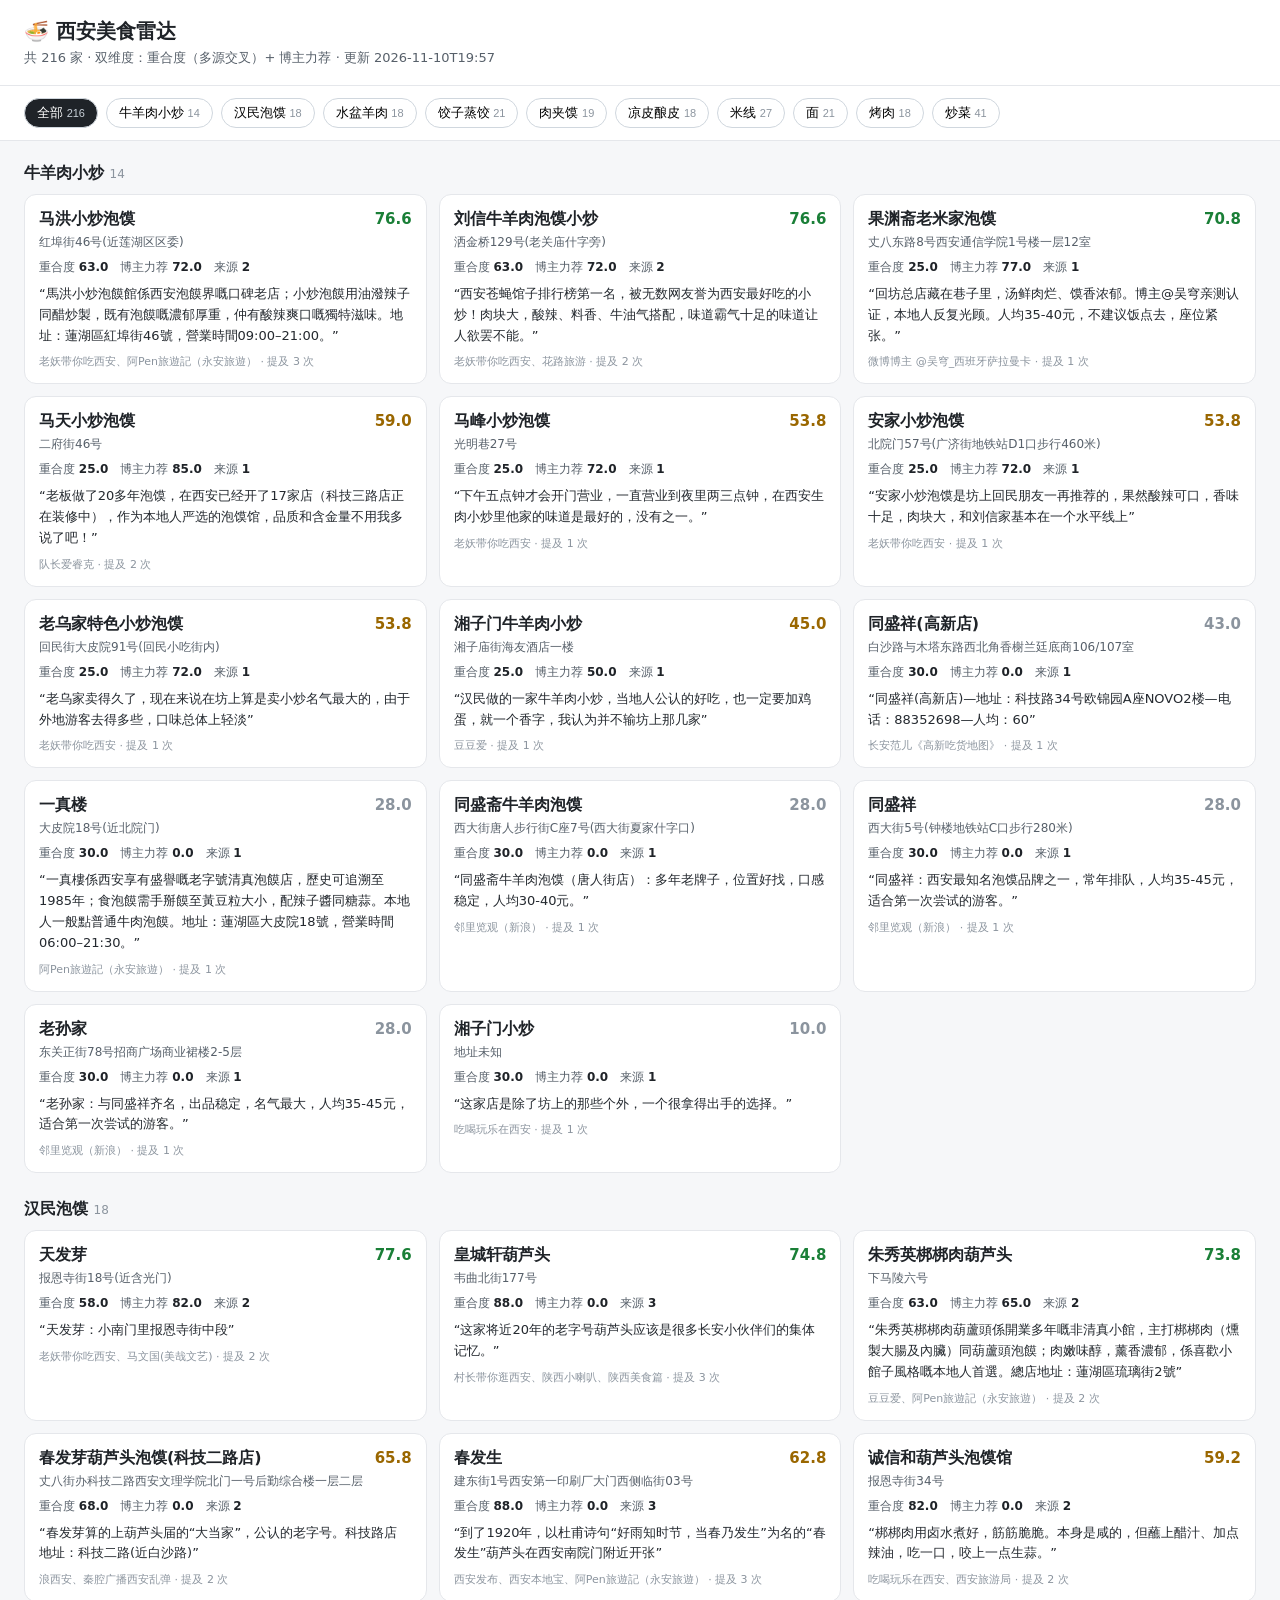
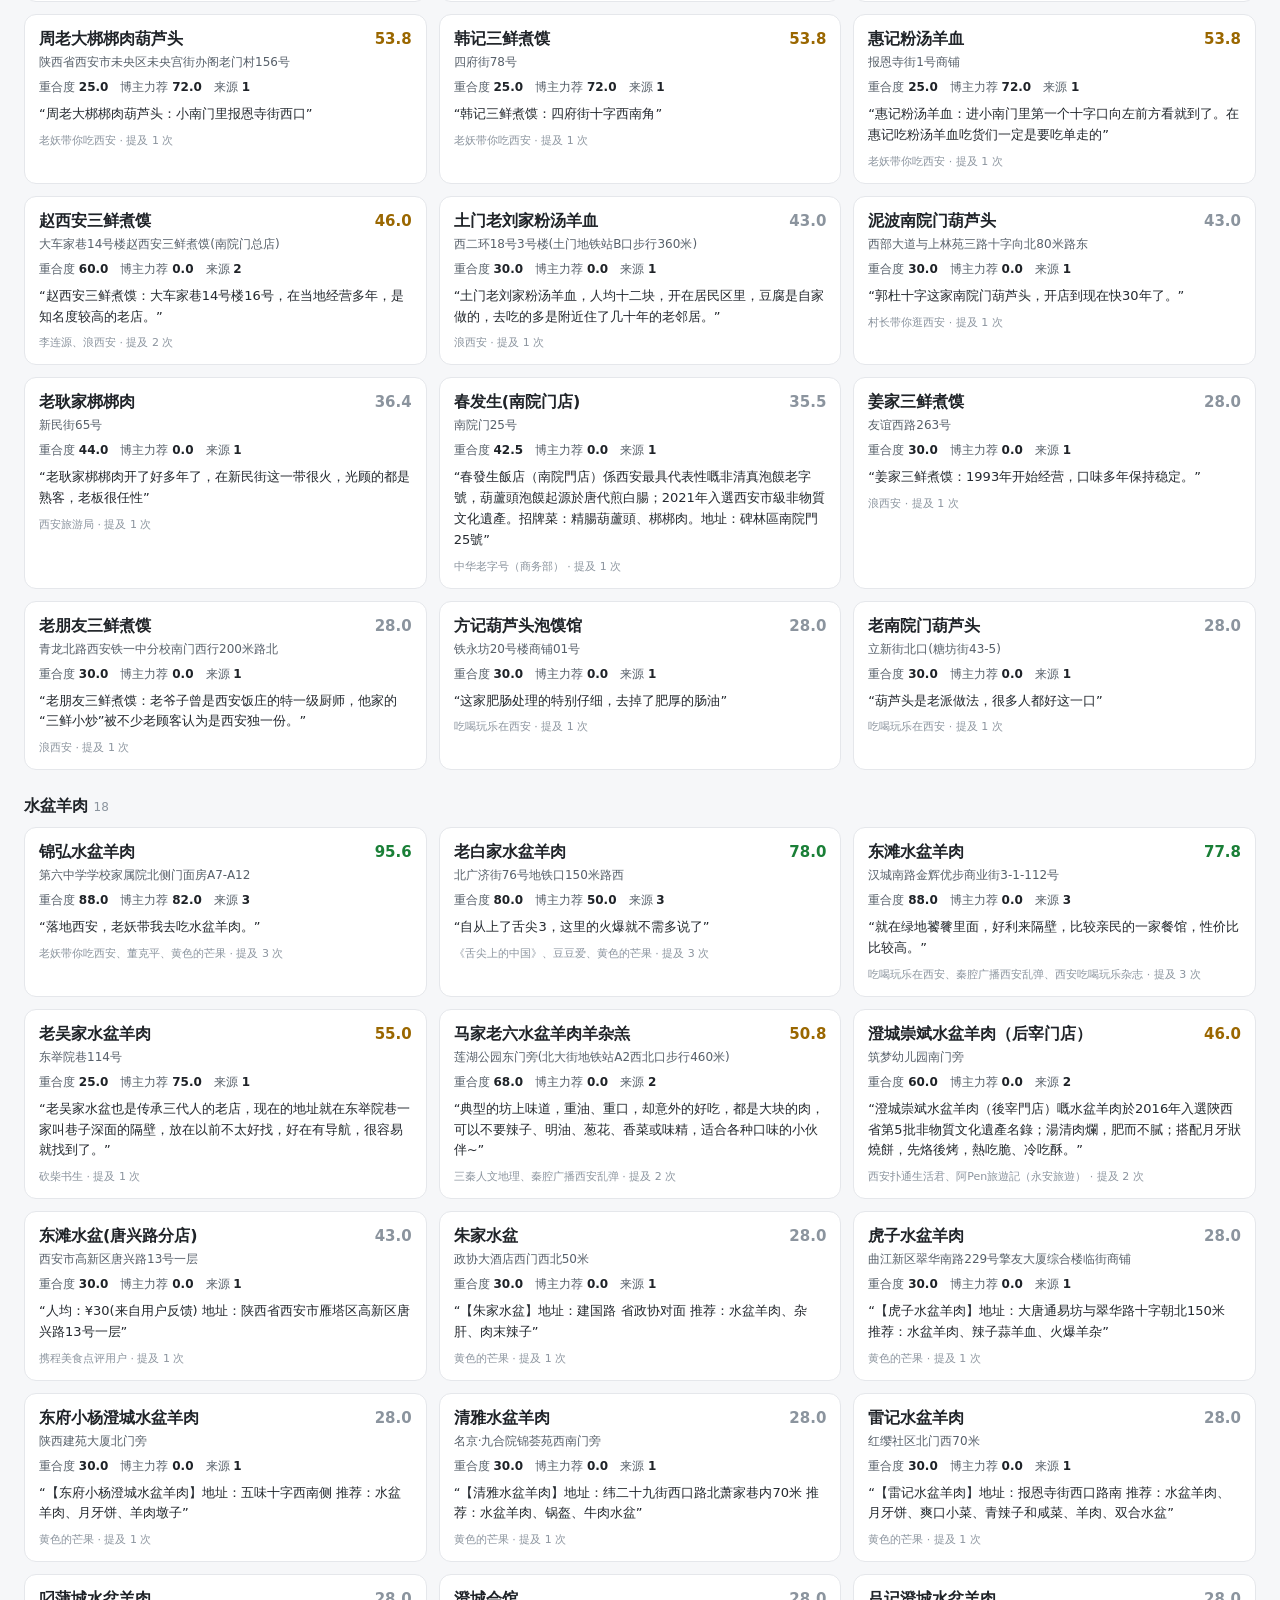
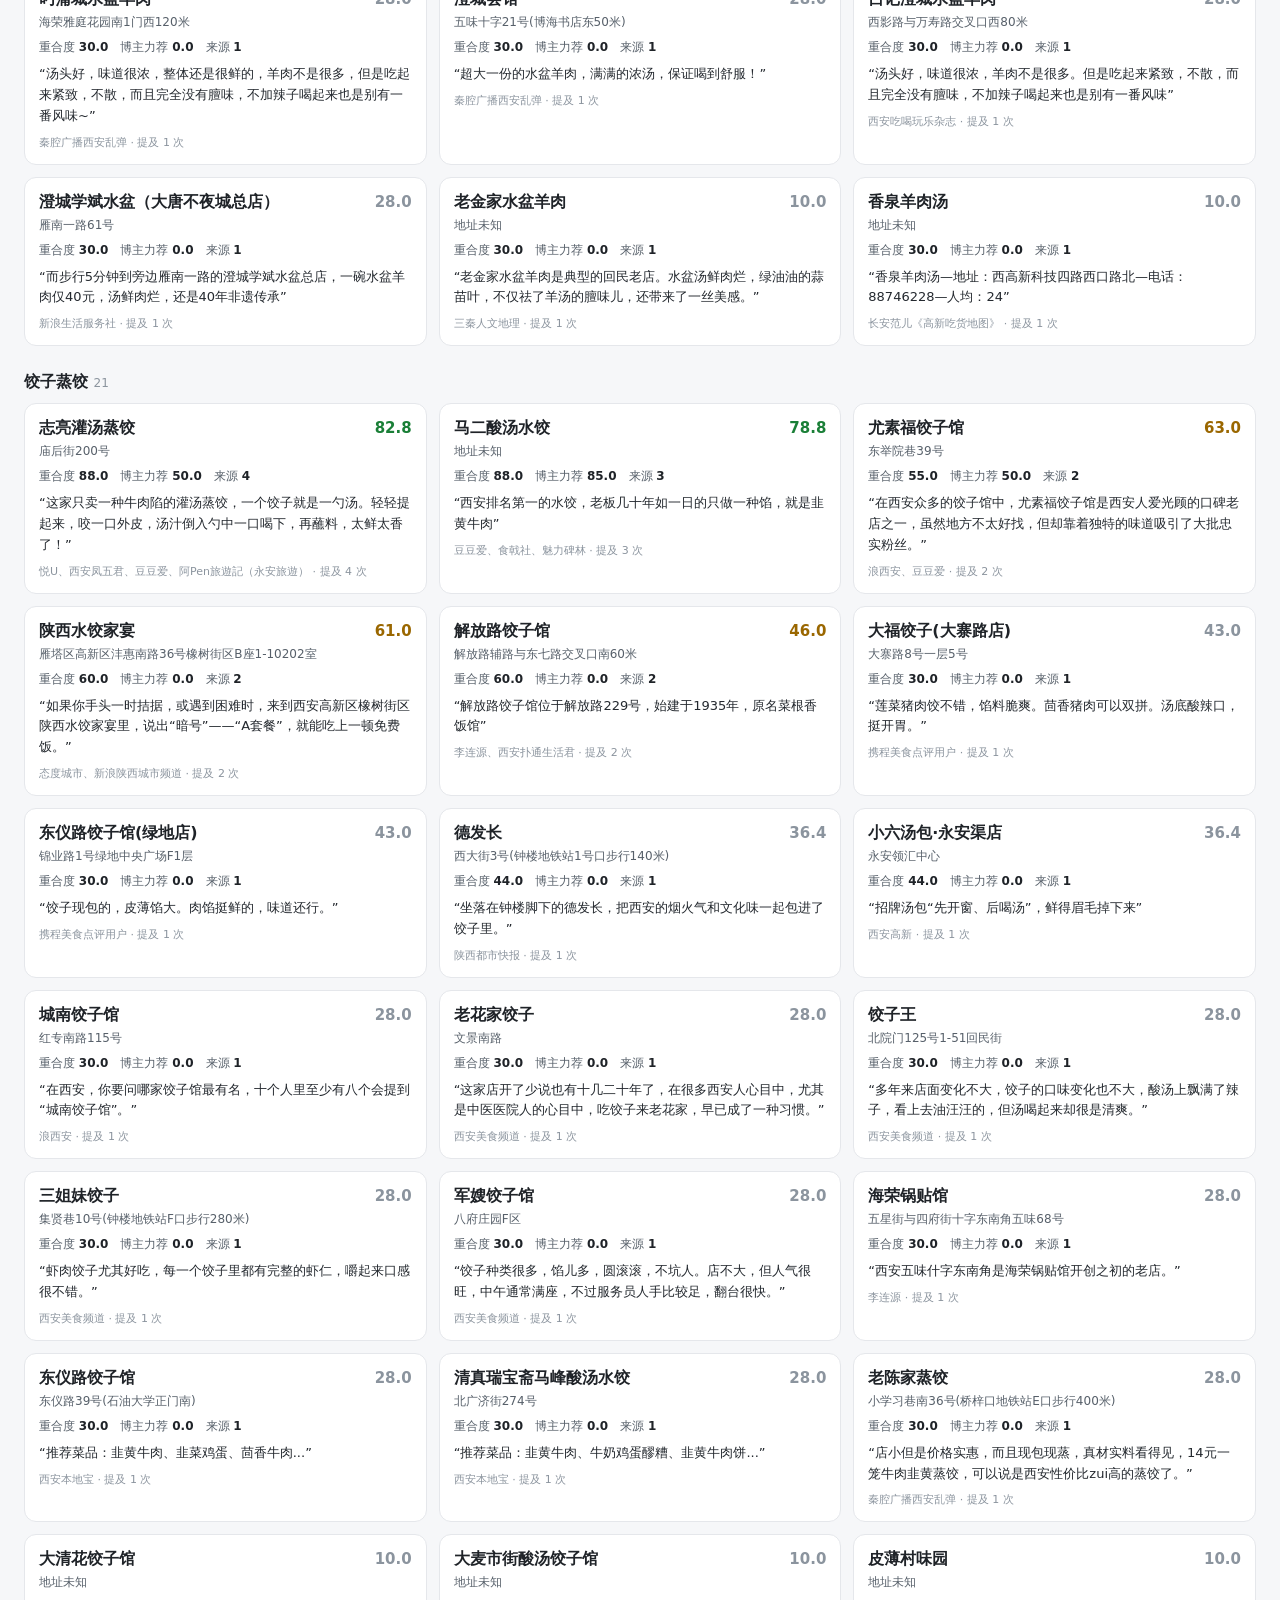
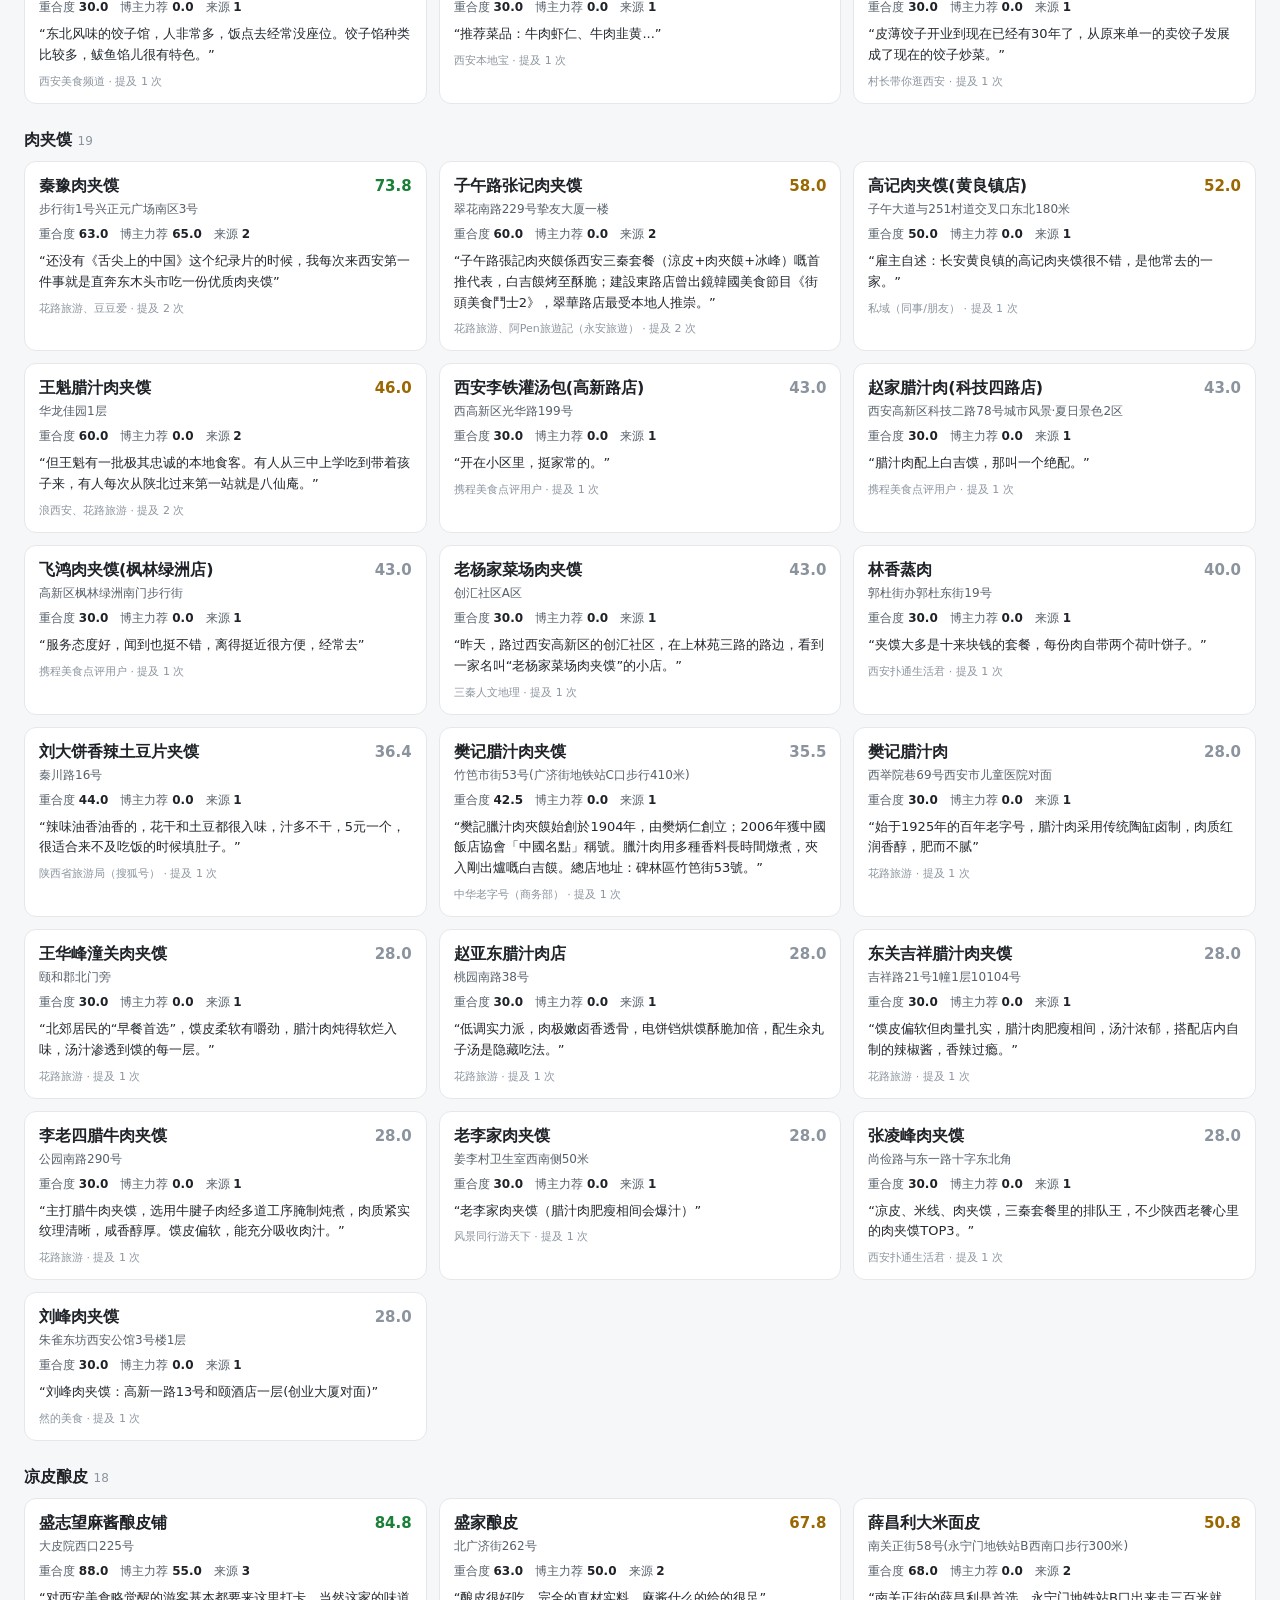
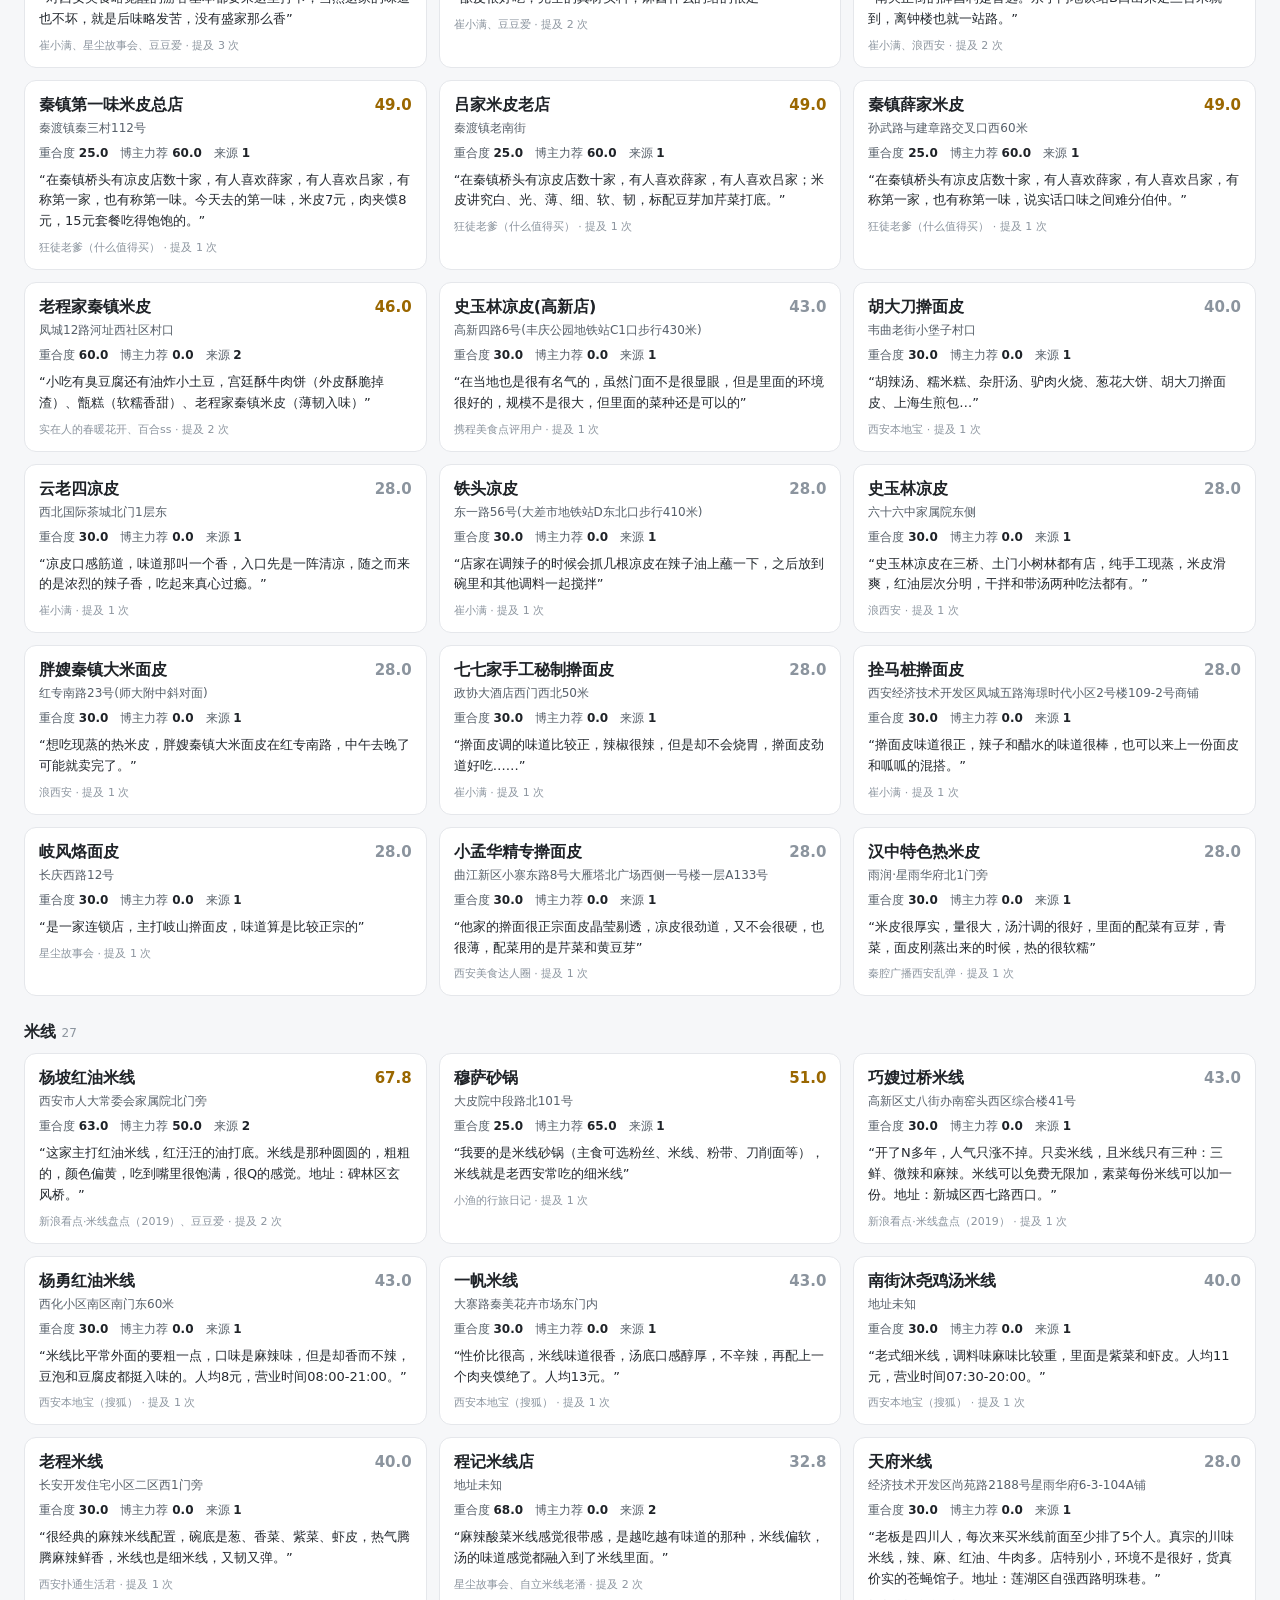
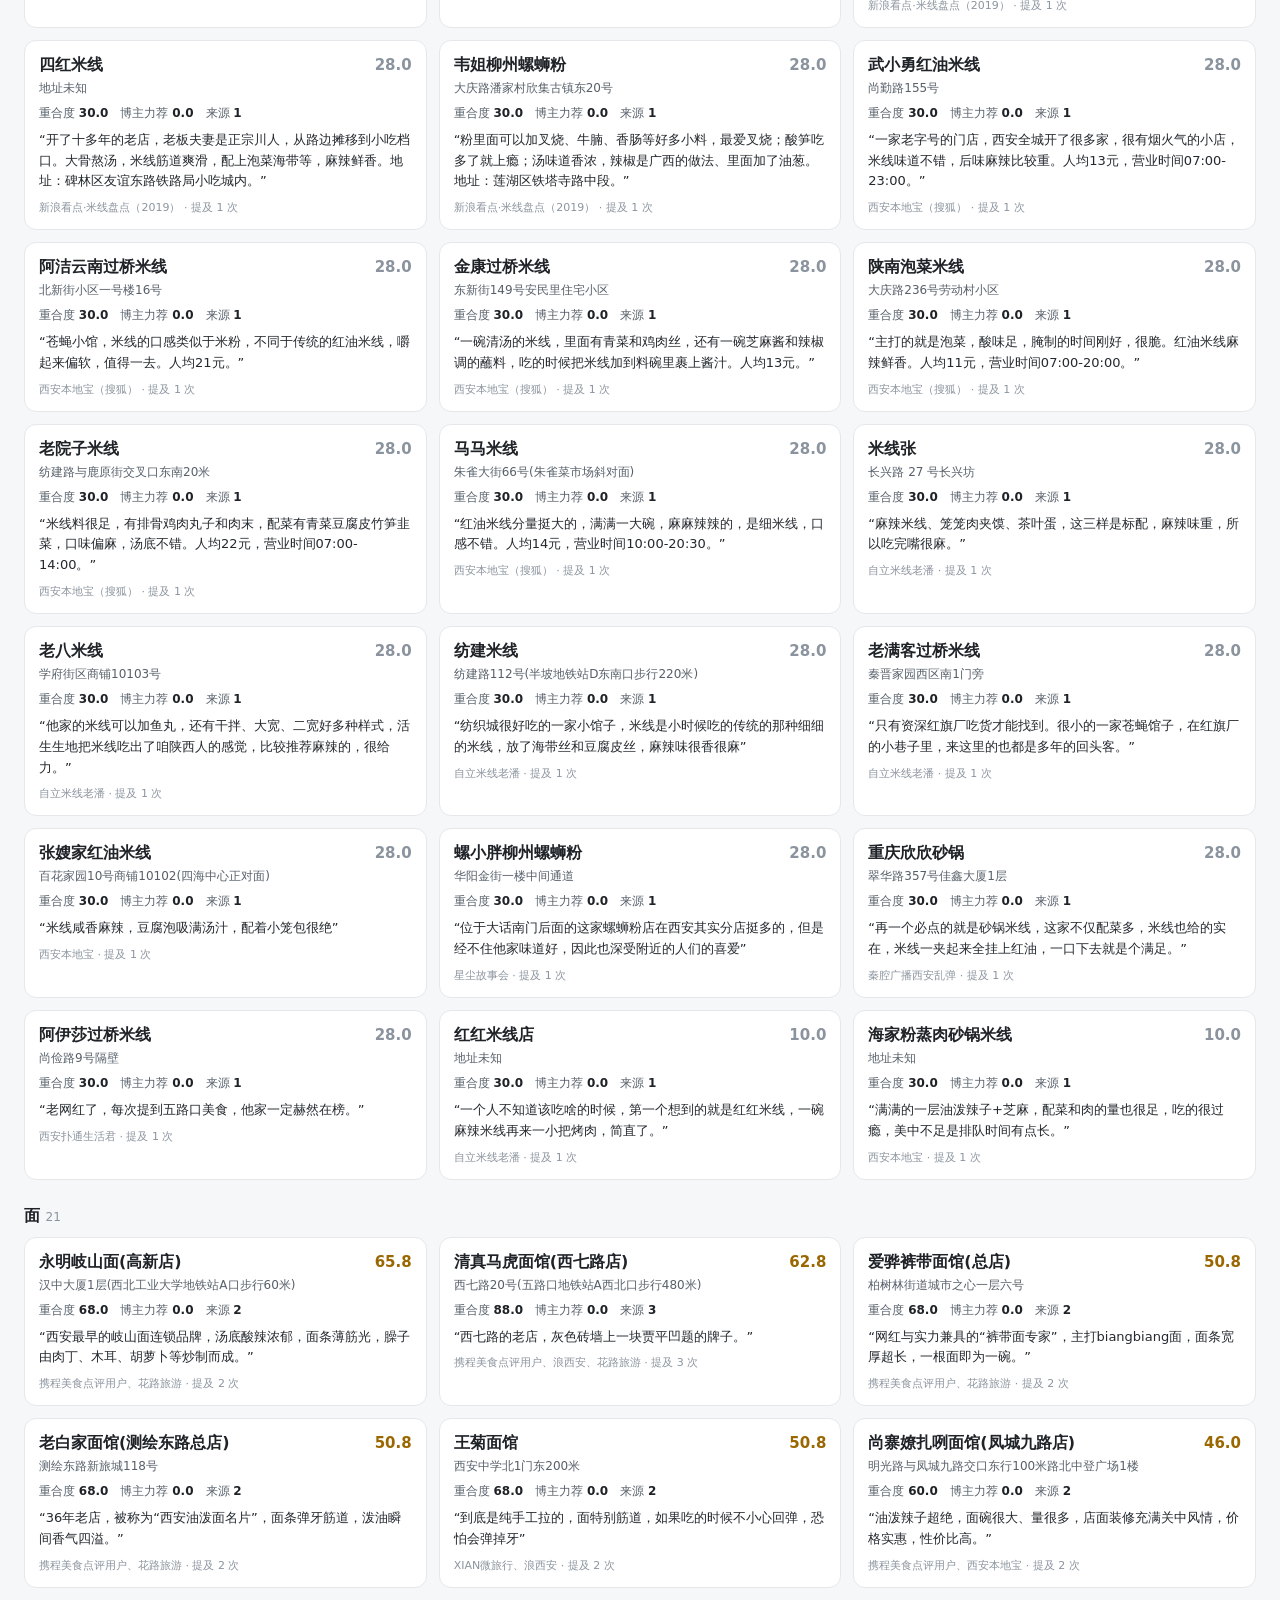
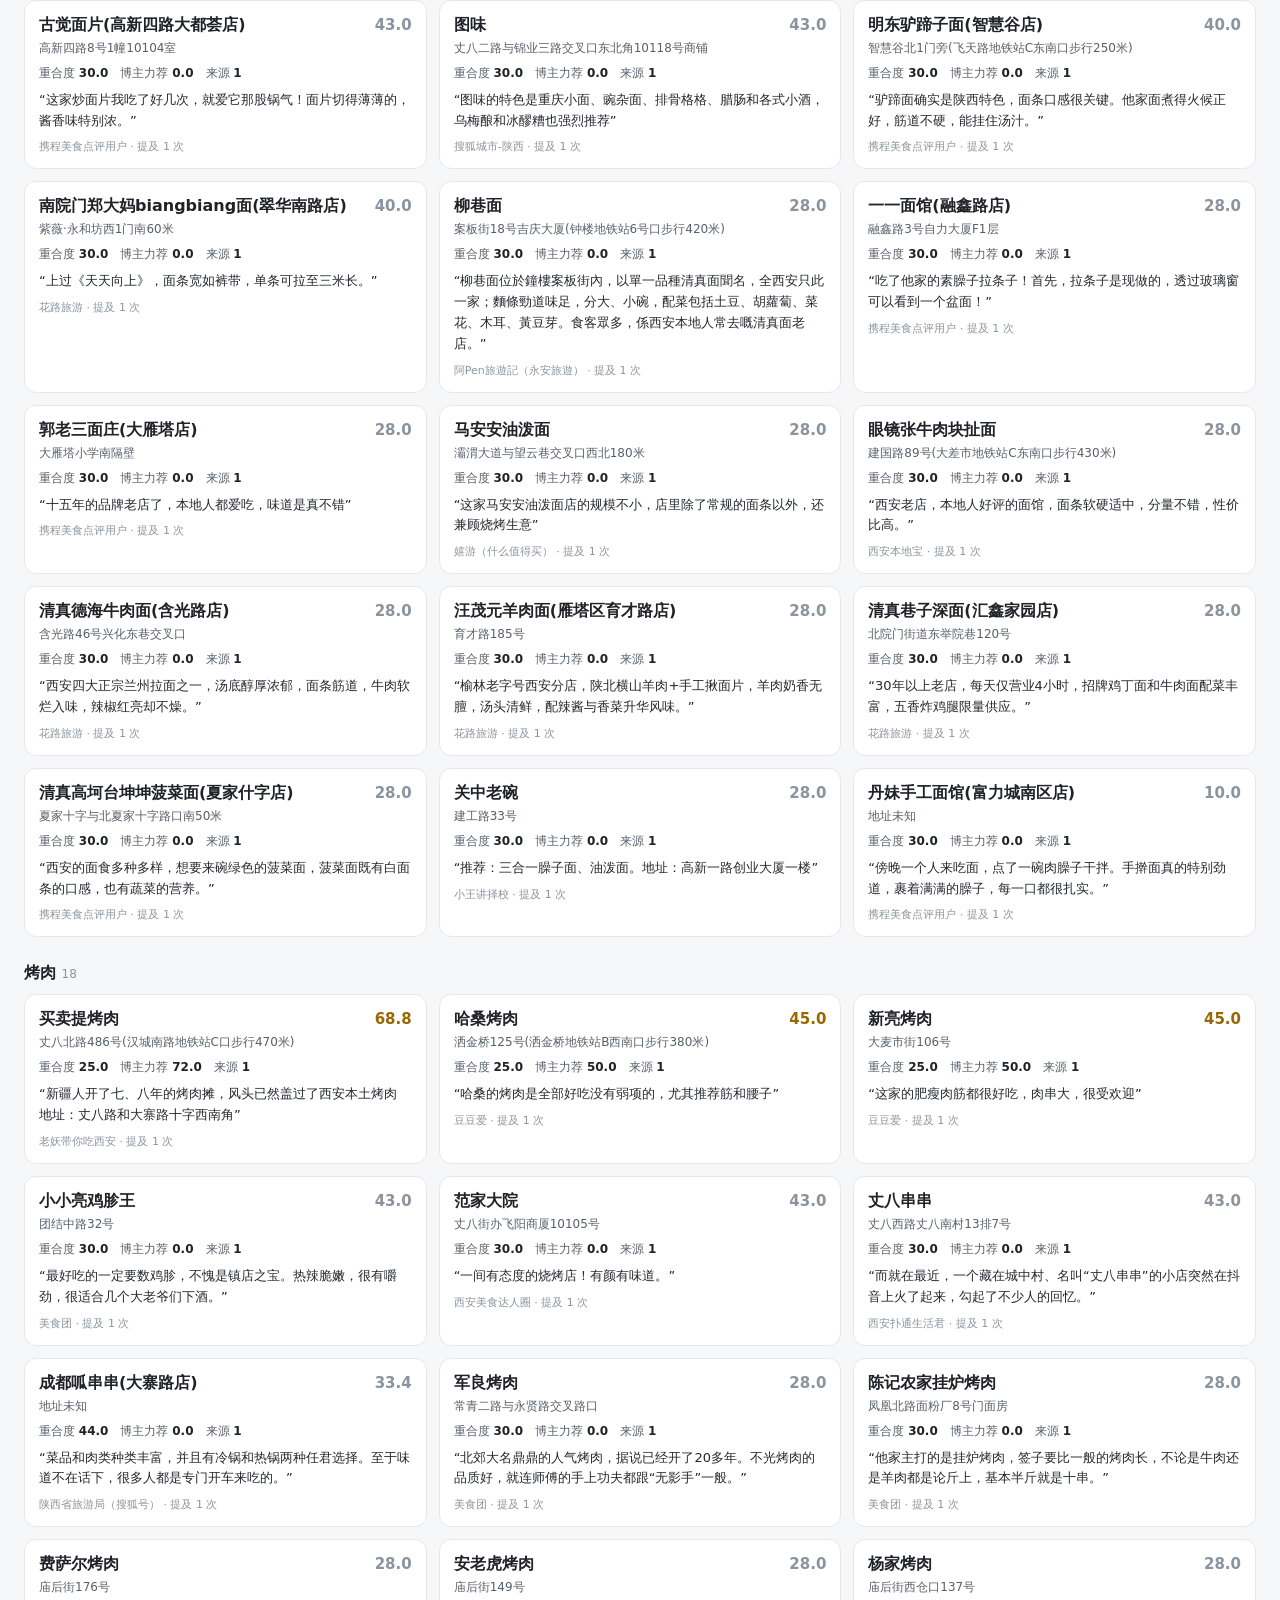
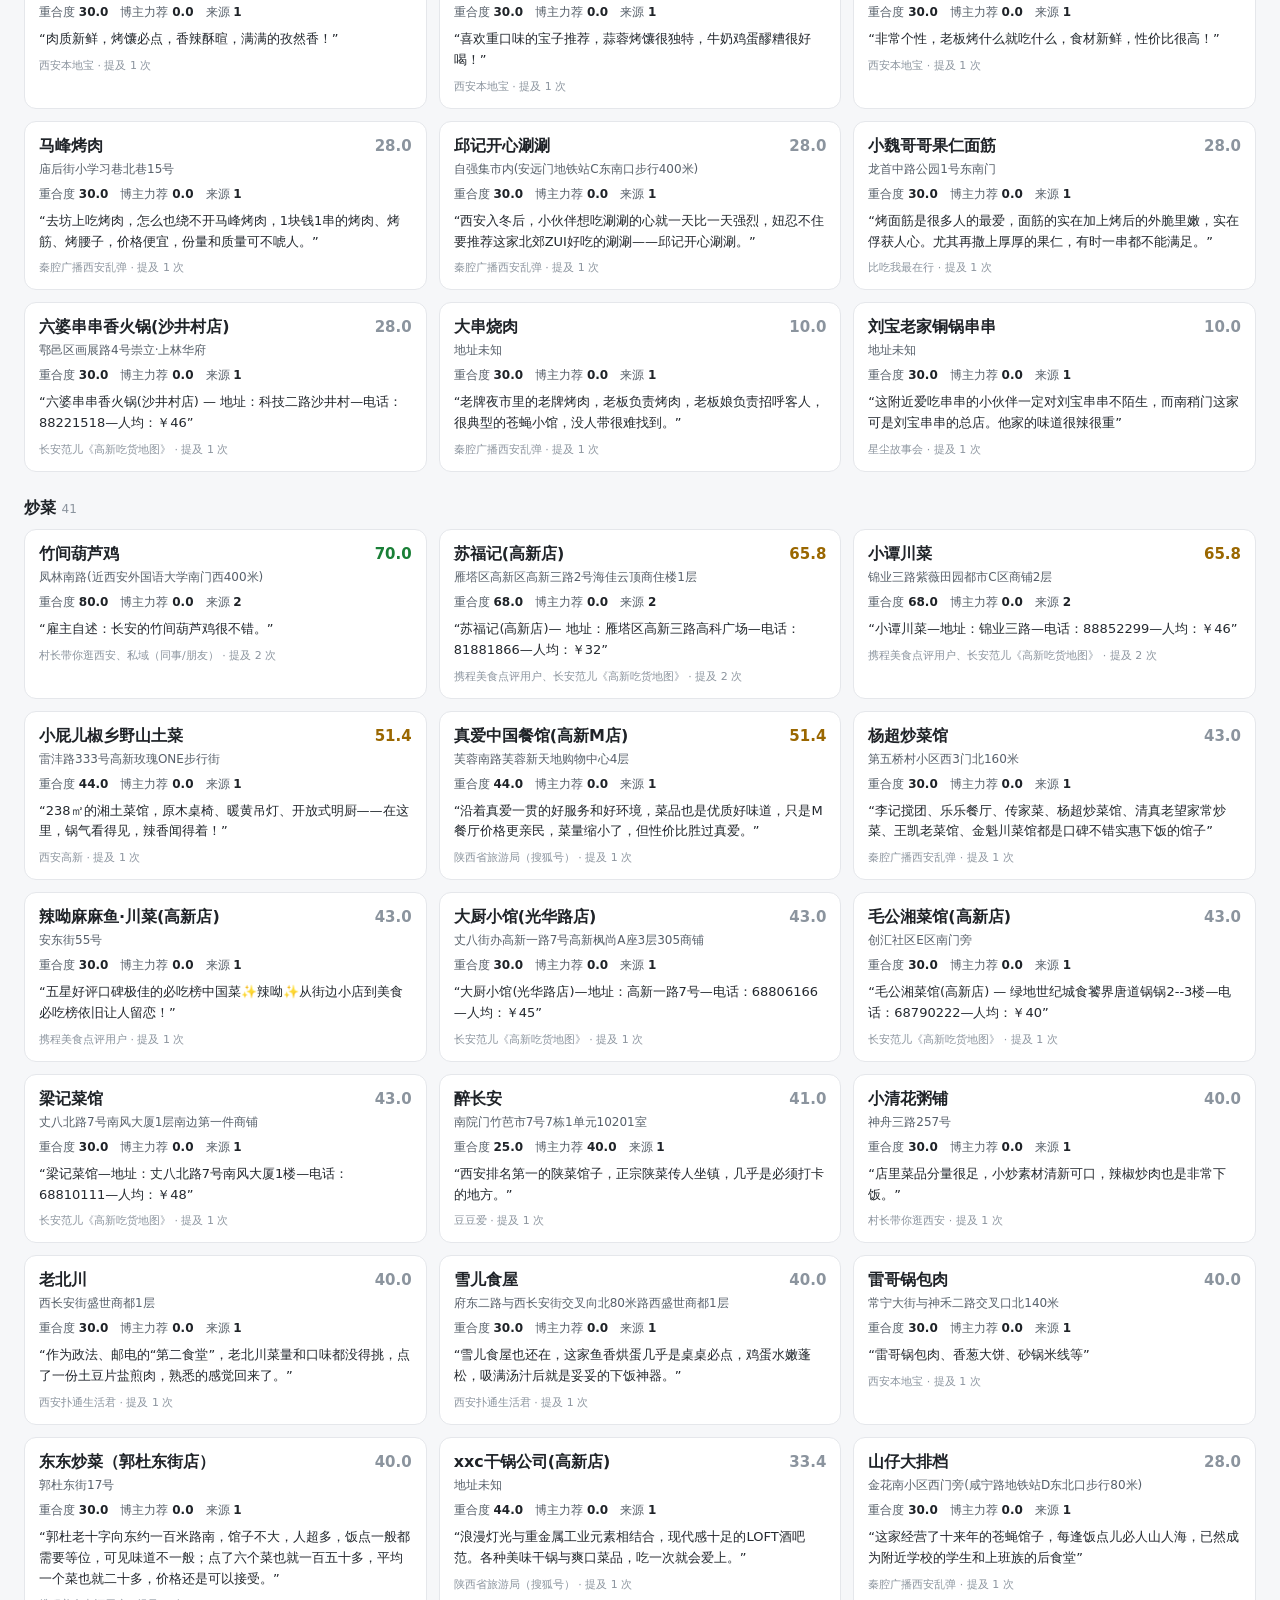
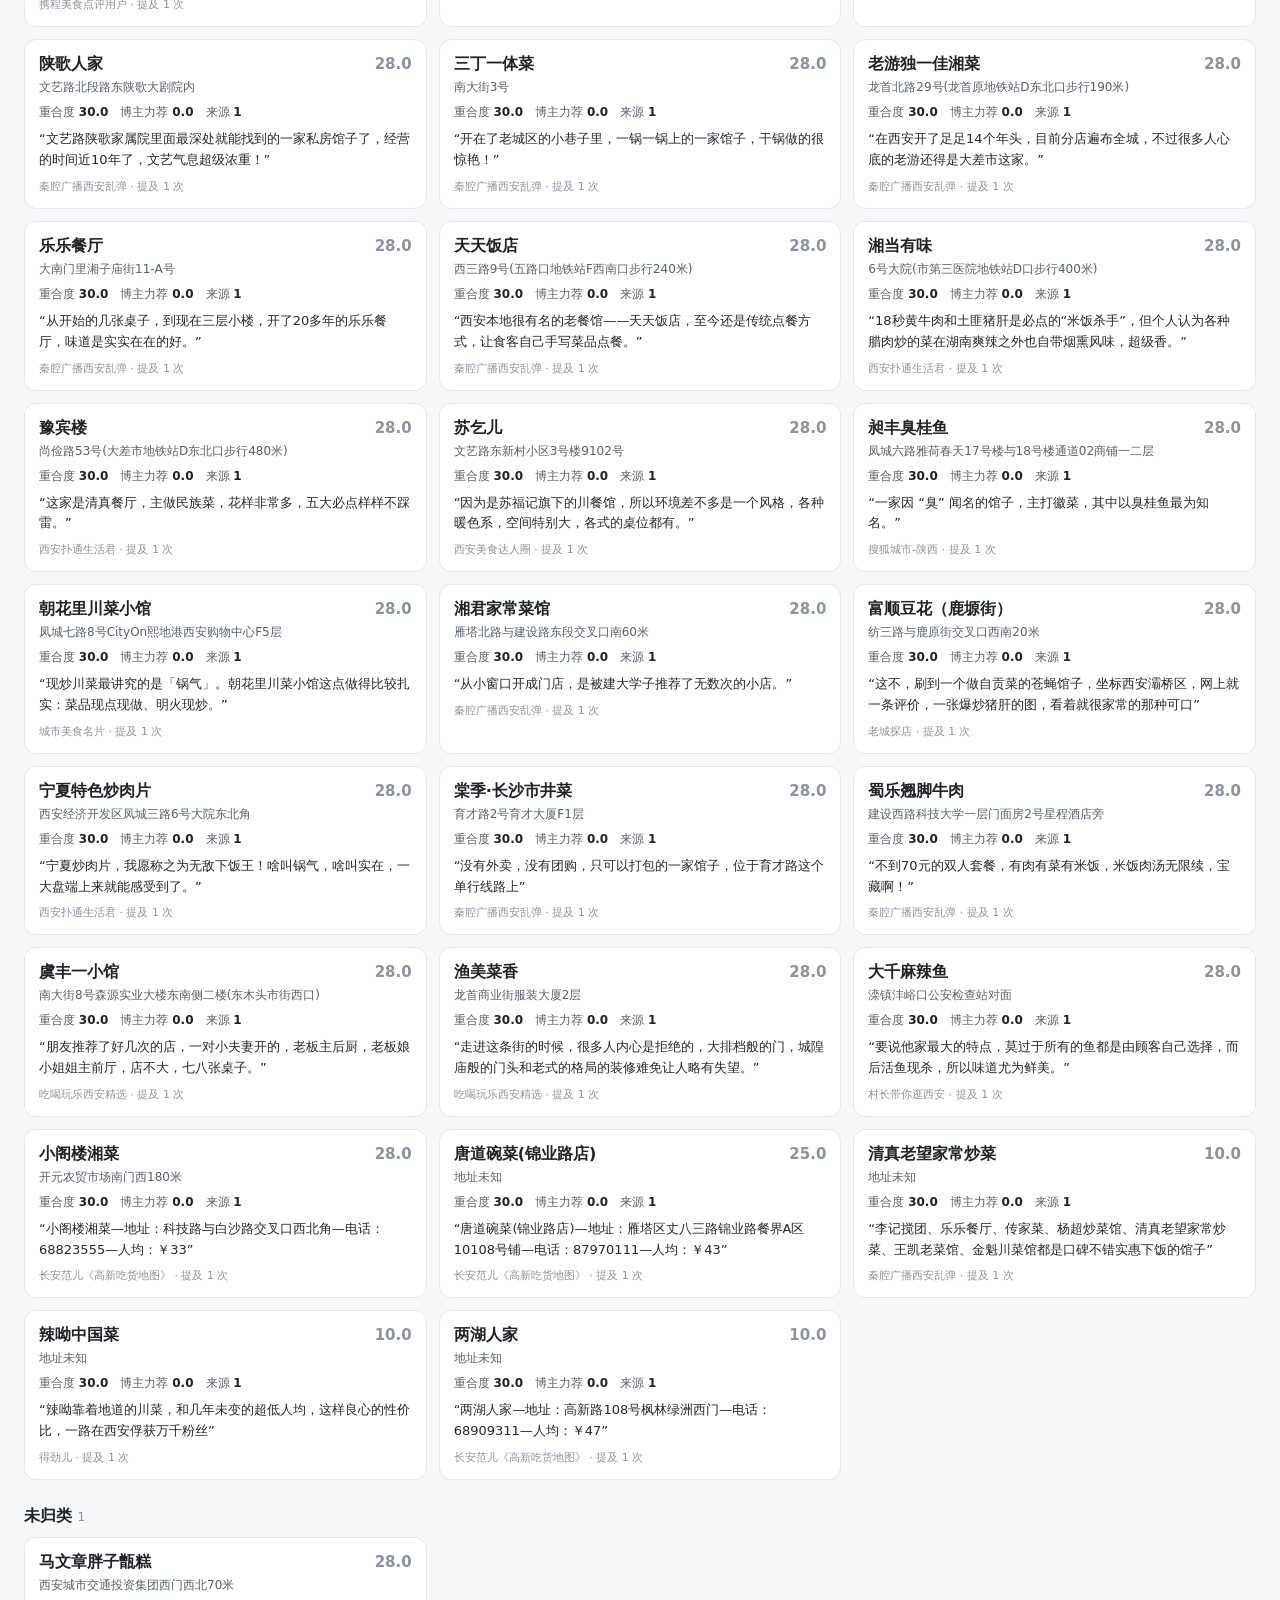
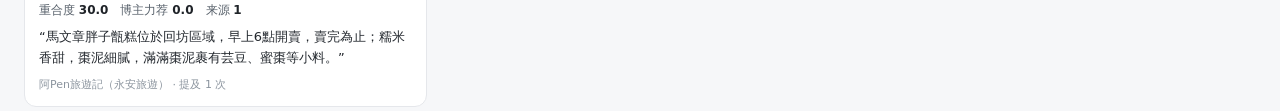
==== commit e09b1b28: "feat: 经典馆子与高分优先换位；新增「网络推荐」模式（接入雷达数据）+ 显示网络推荐 checkbox 与独立地图标识" ====
--- a/radar/out/index.html
+++ b/radar/out/index.html
@@ -18,7 +18,7 @@
 .empty{color:#8b949e;font-size:13px;padding:8px 0}
 </style></head><body>
 <header><h1>🍜 西安美食雷达</h1>
-<div class="sub">共 216 家 · 双维度：重合度（多源交叉）+ 博主力荐 · 更新 2026-11-10T19:37</div></header>
+<div class="sub">共 216 家 · 双维度：重合度（多源交叉）+ 博主力荐 · 更新 2026-11-10T19:57</div></header>
 <div id="chips"><button class="chip active" data-cat="__all">全部 <span class="n">216</span></button><button class="chip" data-cat="牛羊肉小炒">牛羊肉小炒 <span class="n">14</span></button><button class="chip" data-cat="汉民泡馍">汉民泡馍 <span class="n">18</span></button><button class="chip" data-cat="水盆羊肉">水盆羊肉 <span class="n">18</span></button><button class="chip" data-cat="饺子蒸饺">饺子蒸饺 <span class="n">21</span></button><button class="chip" data-cat="肉夹馍">肉夹馍 <span class="n">19</span></button><button class="chip" data-cat="凉皮酿皮">凉皮酿皮 <span class="n">18</span></button><button class="chip" data-cat="米线">米线 <span class="n">27</span></button><button class="chip" data-cat="面">面 <span class="n">21</span></button><button class="chip" data-cat="烤肉">烤肉 <span class="n">18</span></button><button class="chip" data-cat="炒菜">炒菜 <span class="n">41</span></button></div>
 <section data-cat="牛羊肉小炒"><h2>牛羊肉小炒 <span class="count">14</span></h2><div class="grid">
       <div class="card" data-cat="牛羊肉小炒">
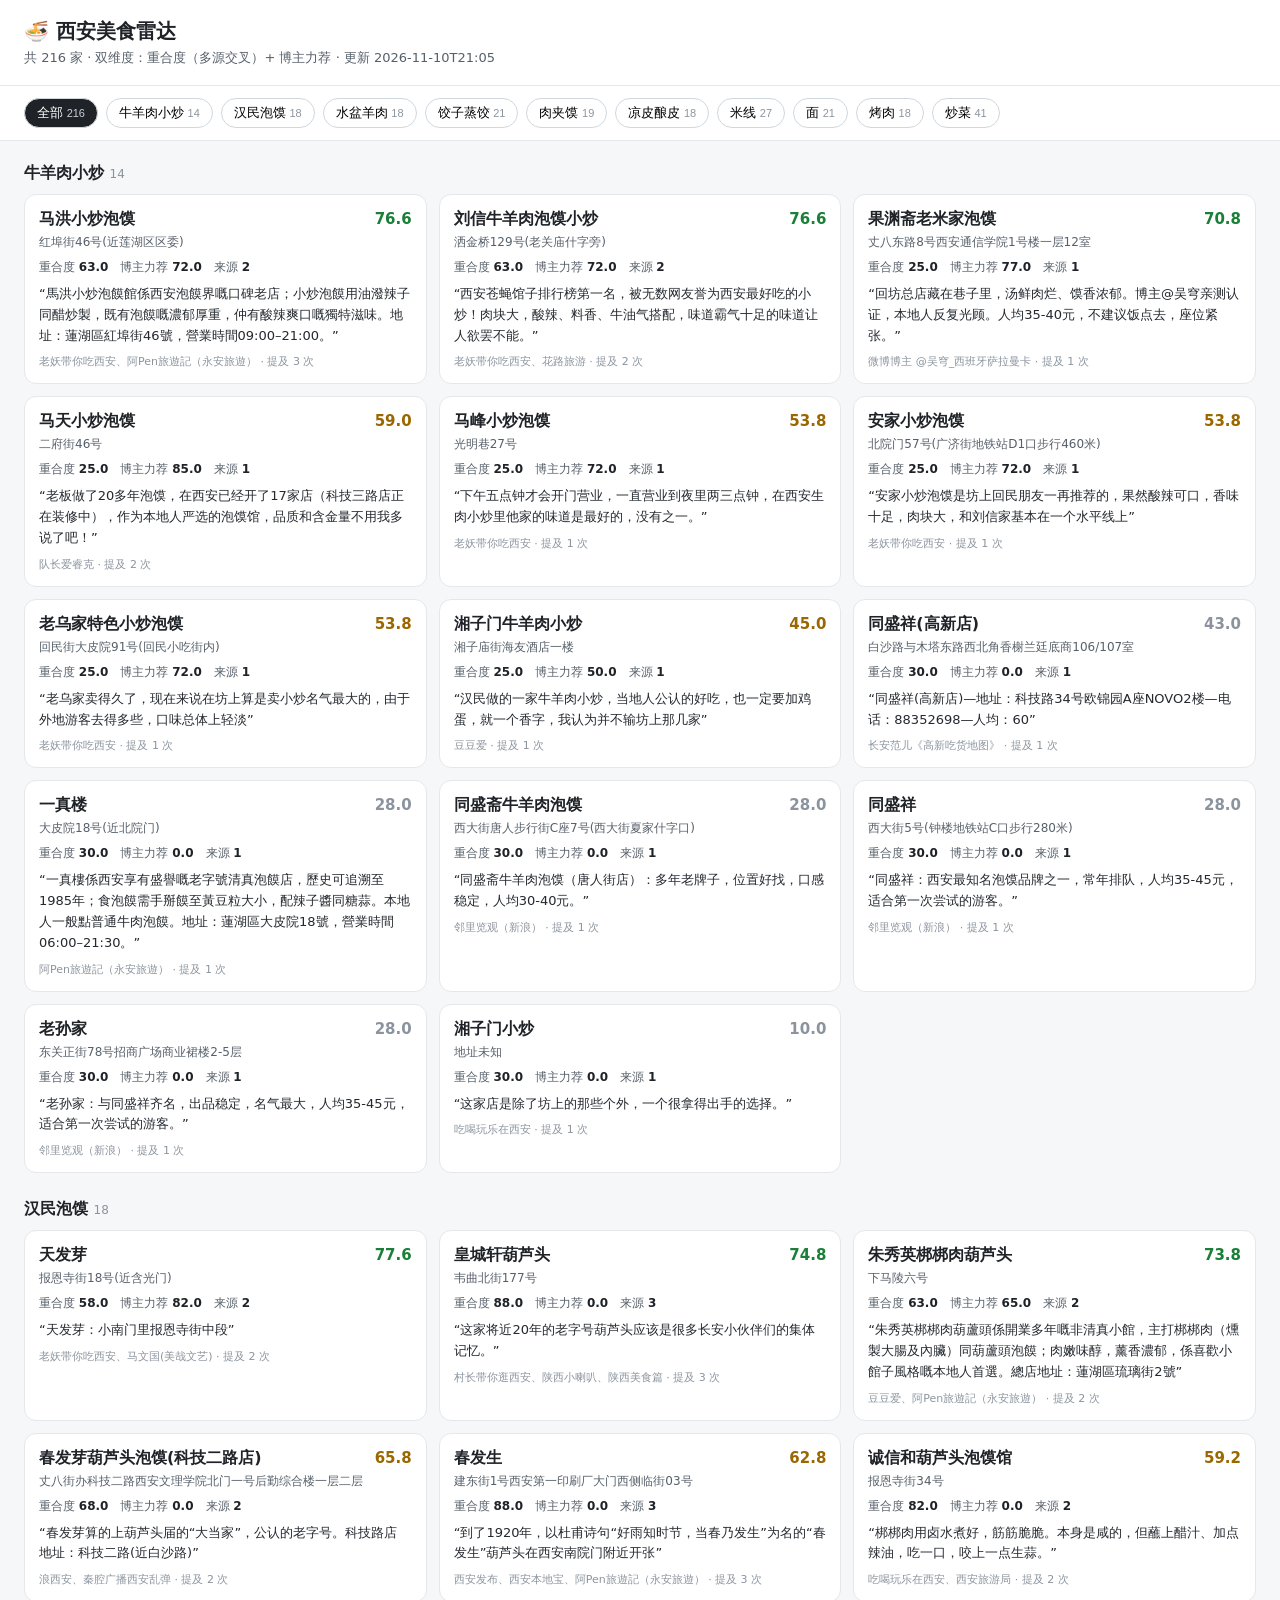
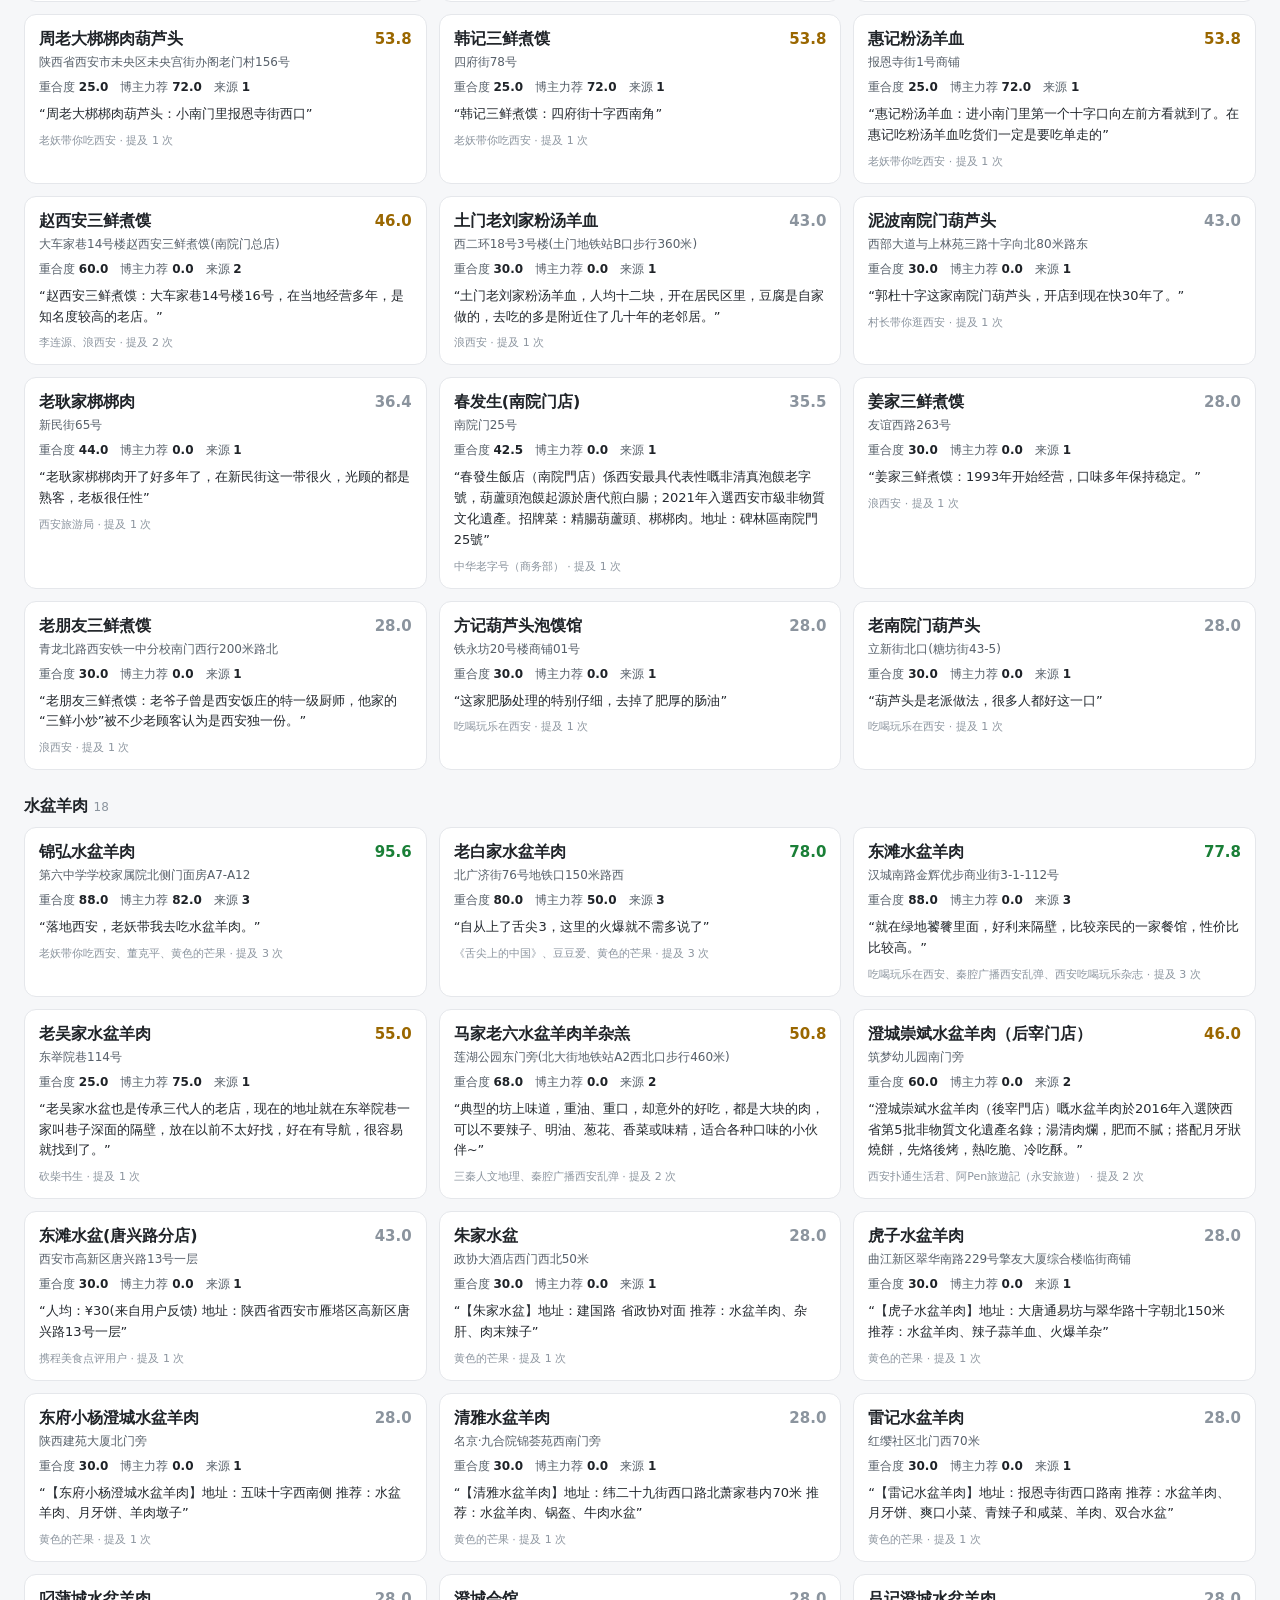
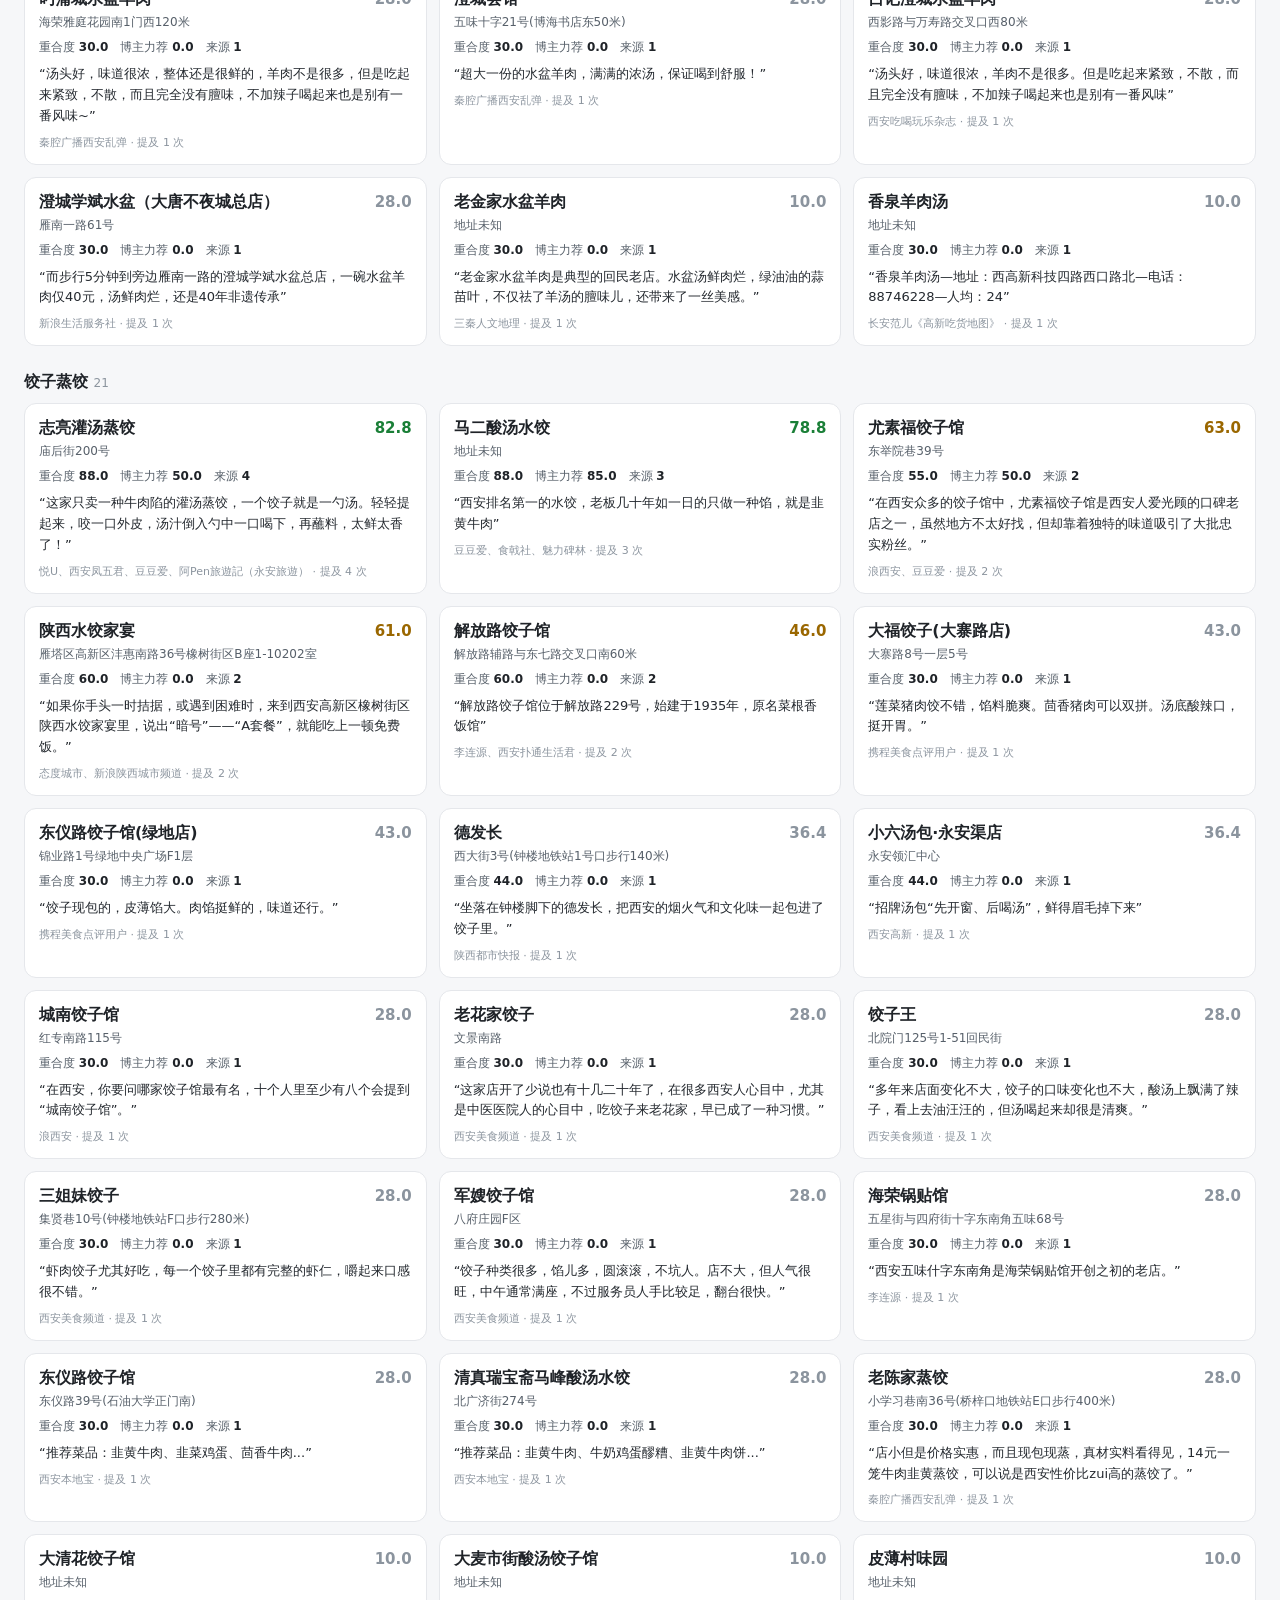
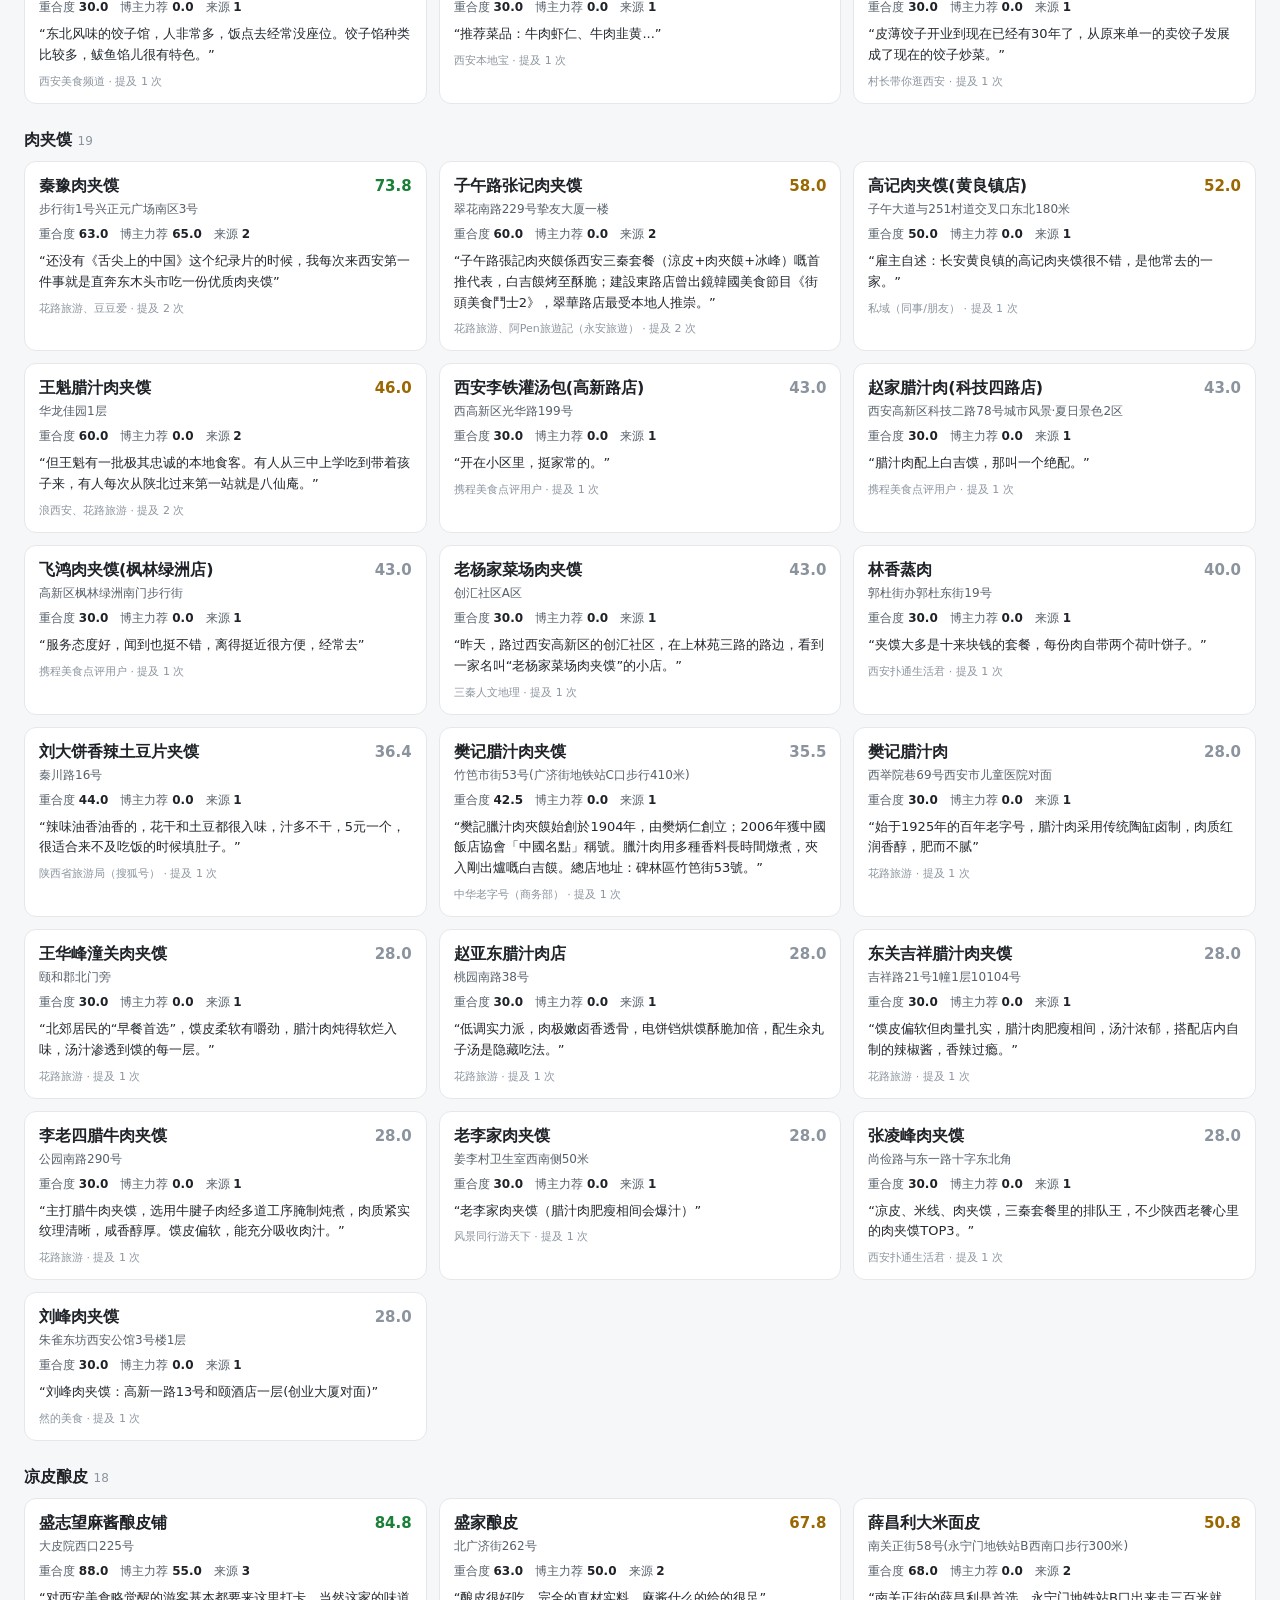
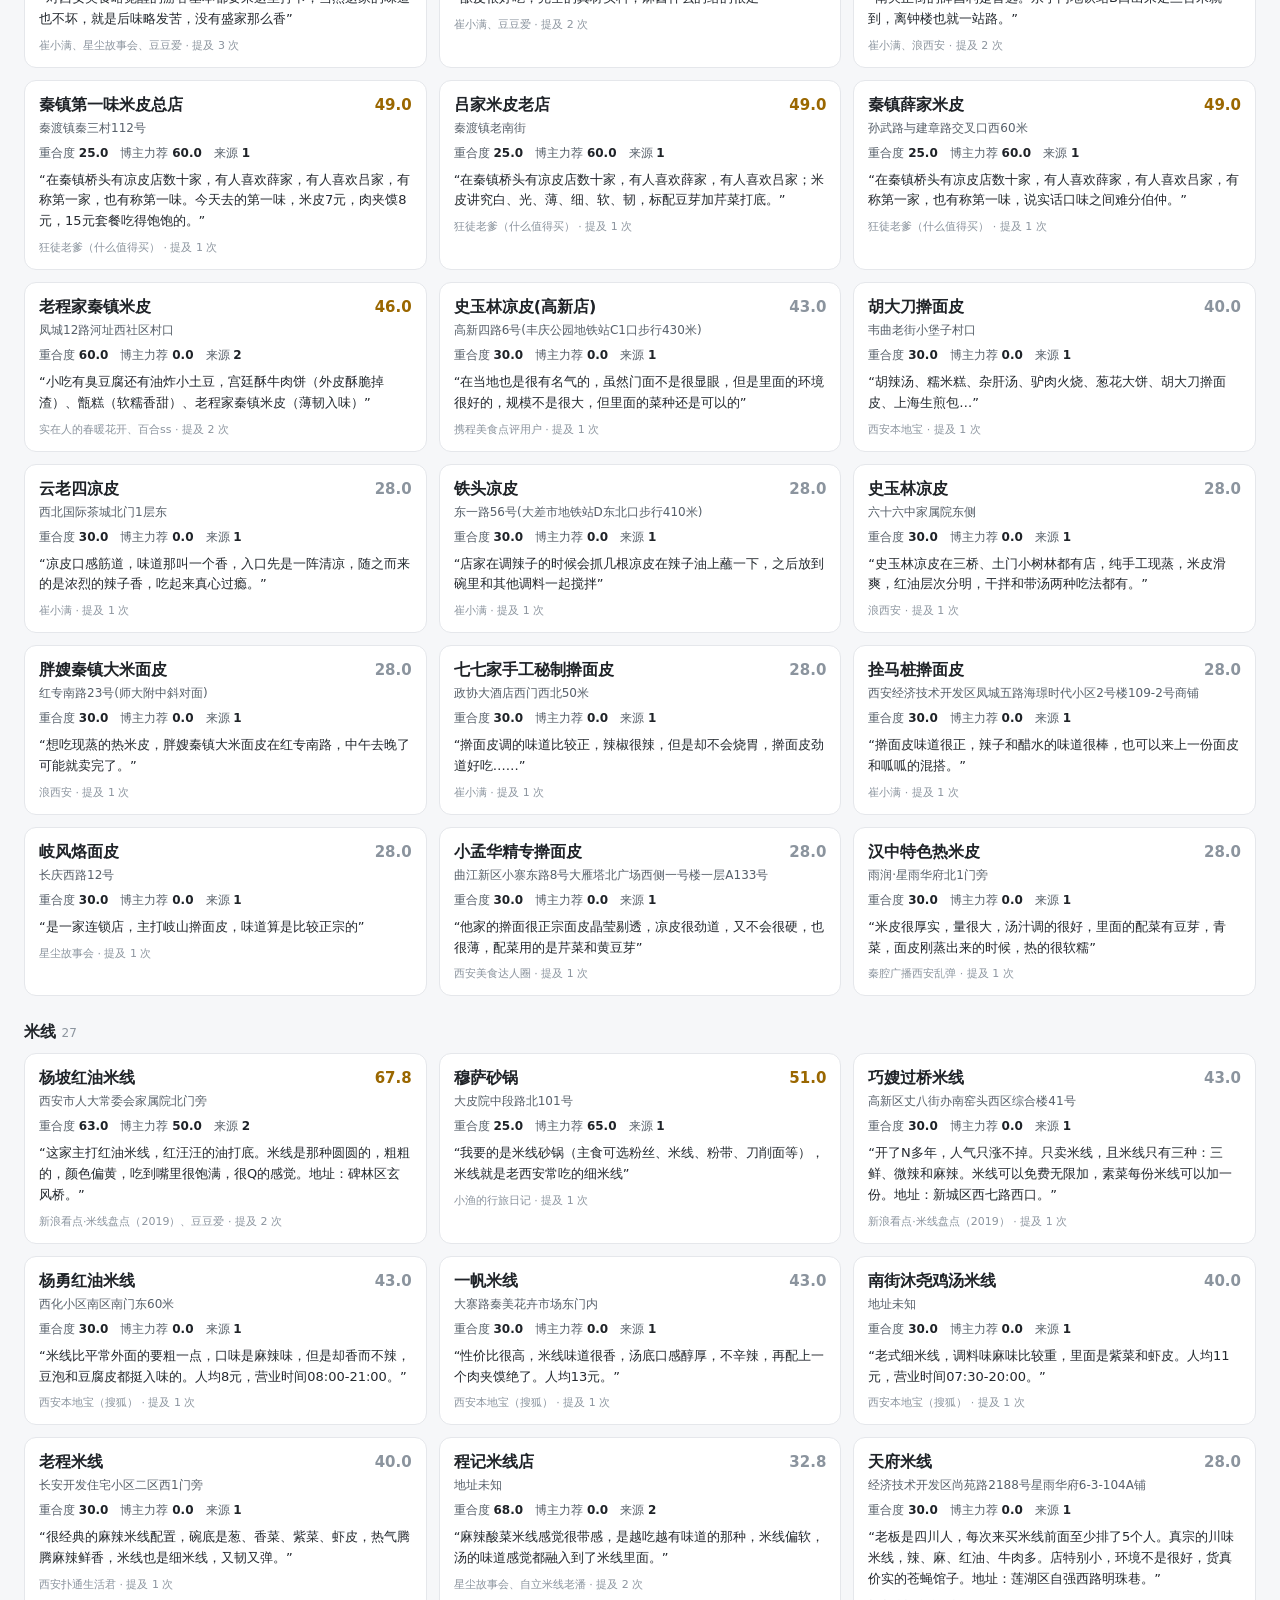
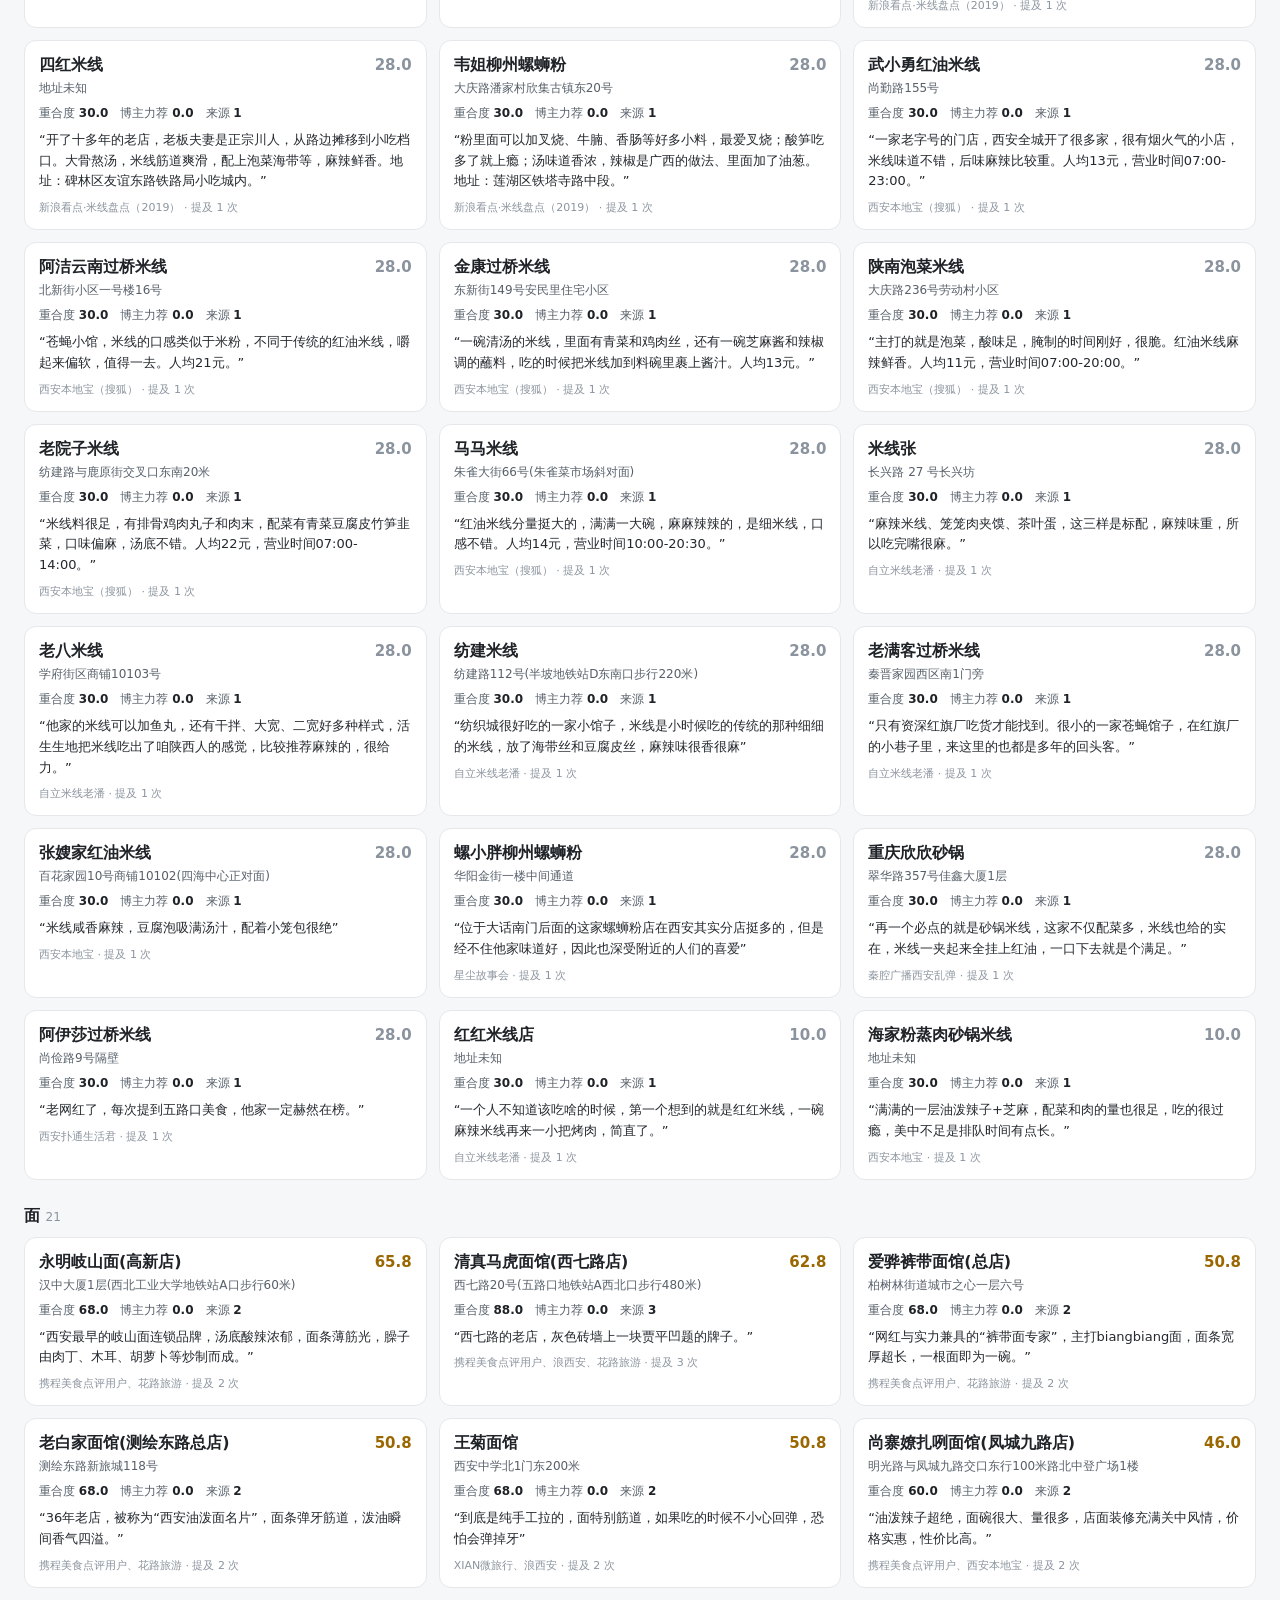
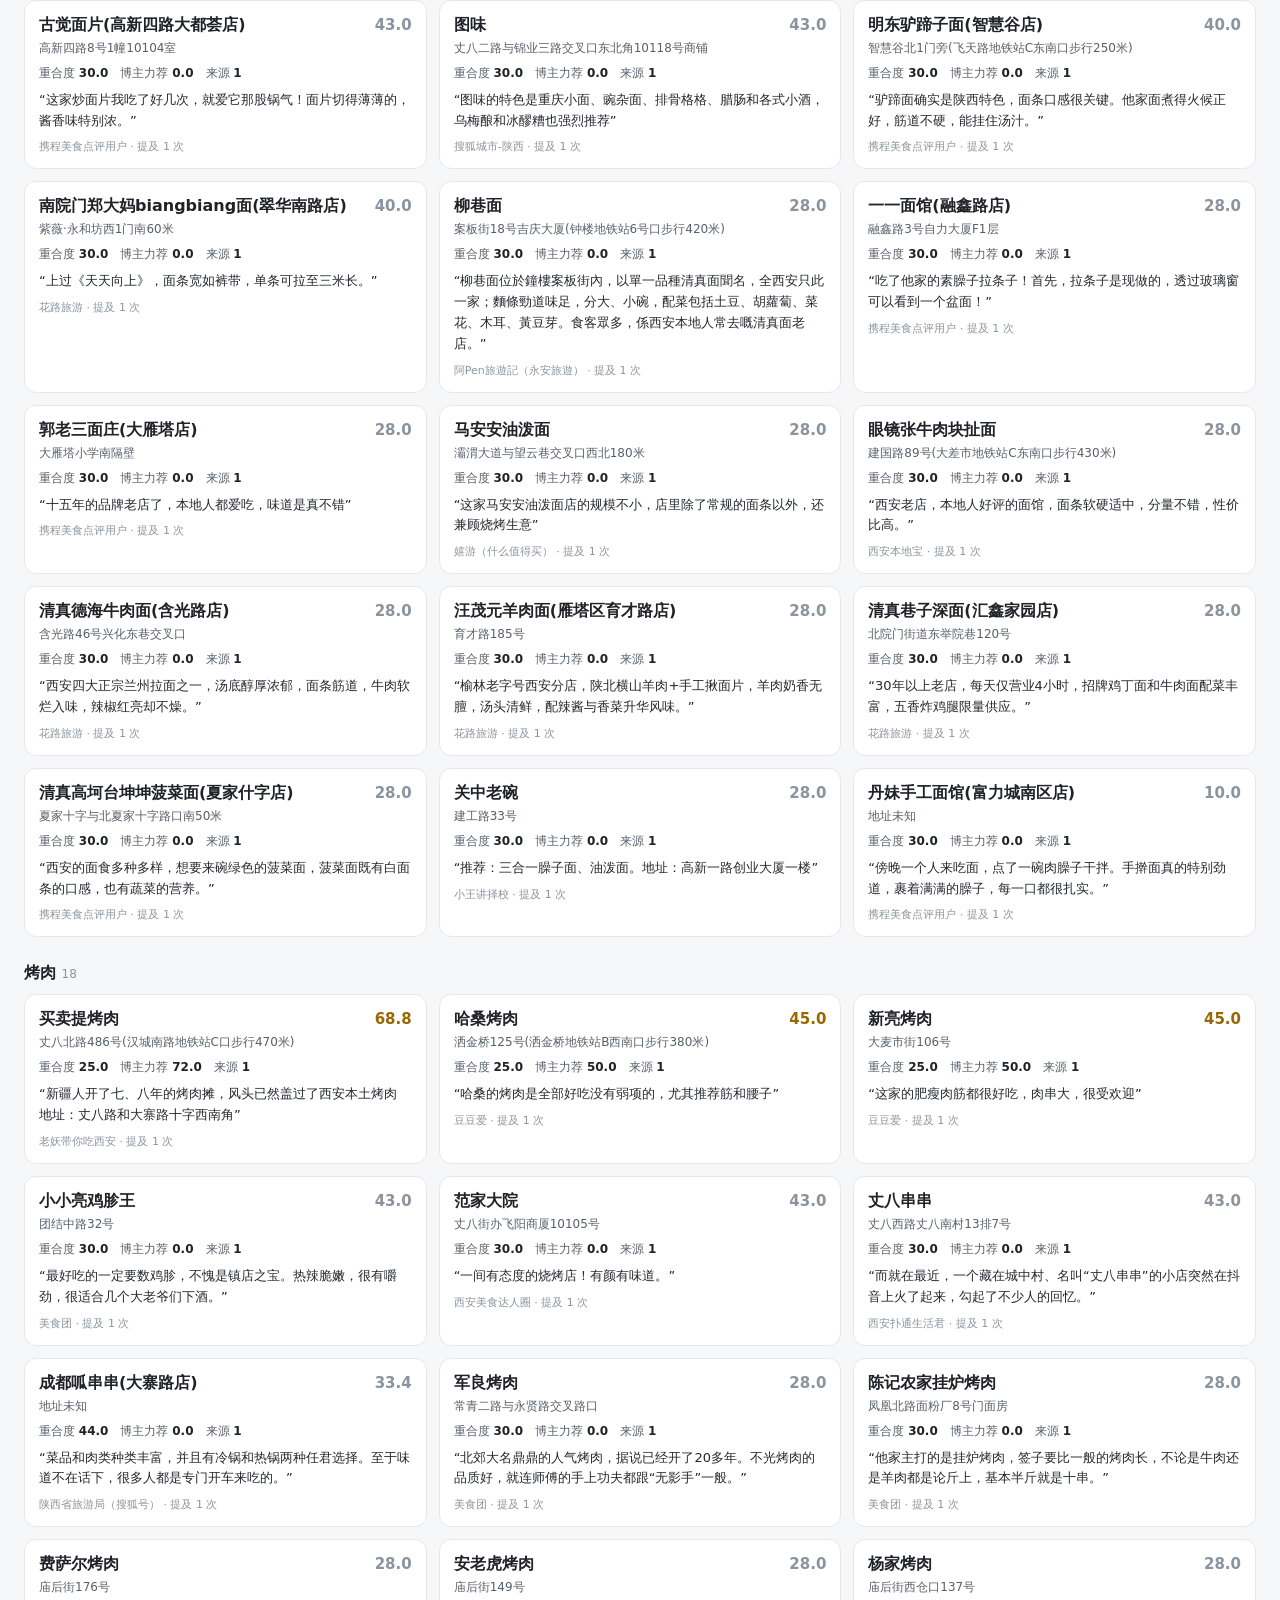
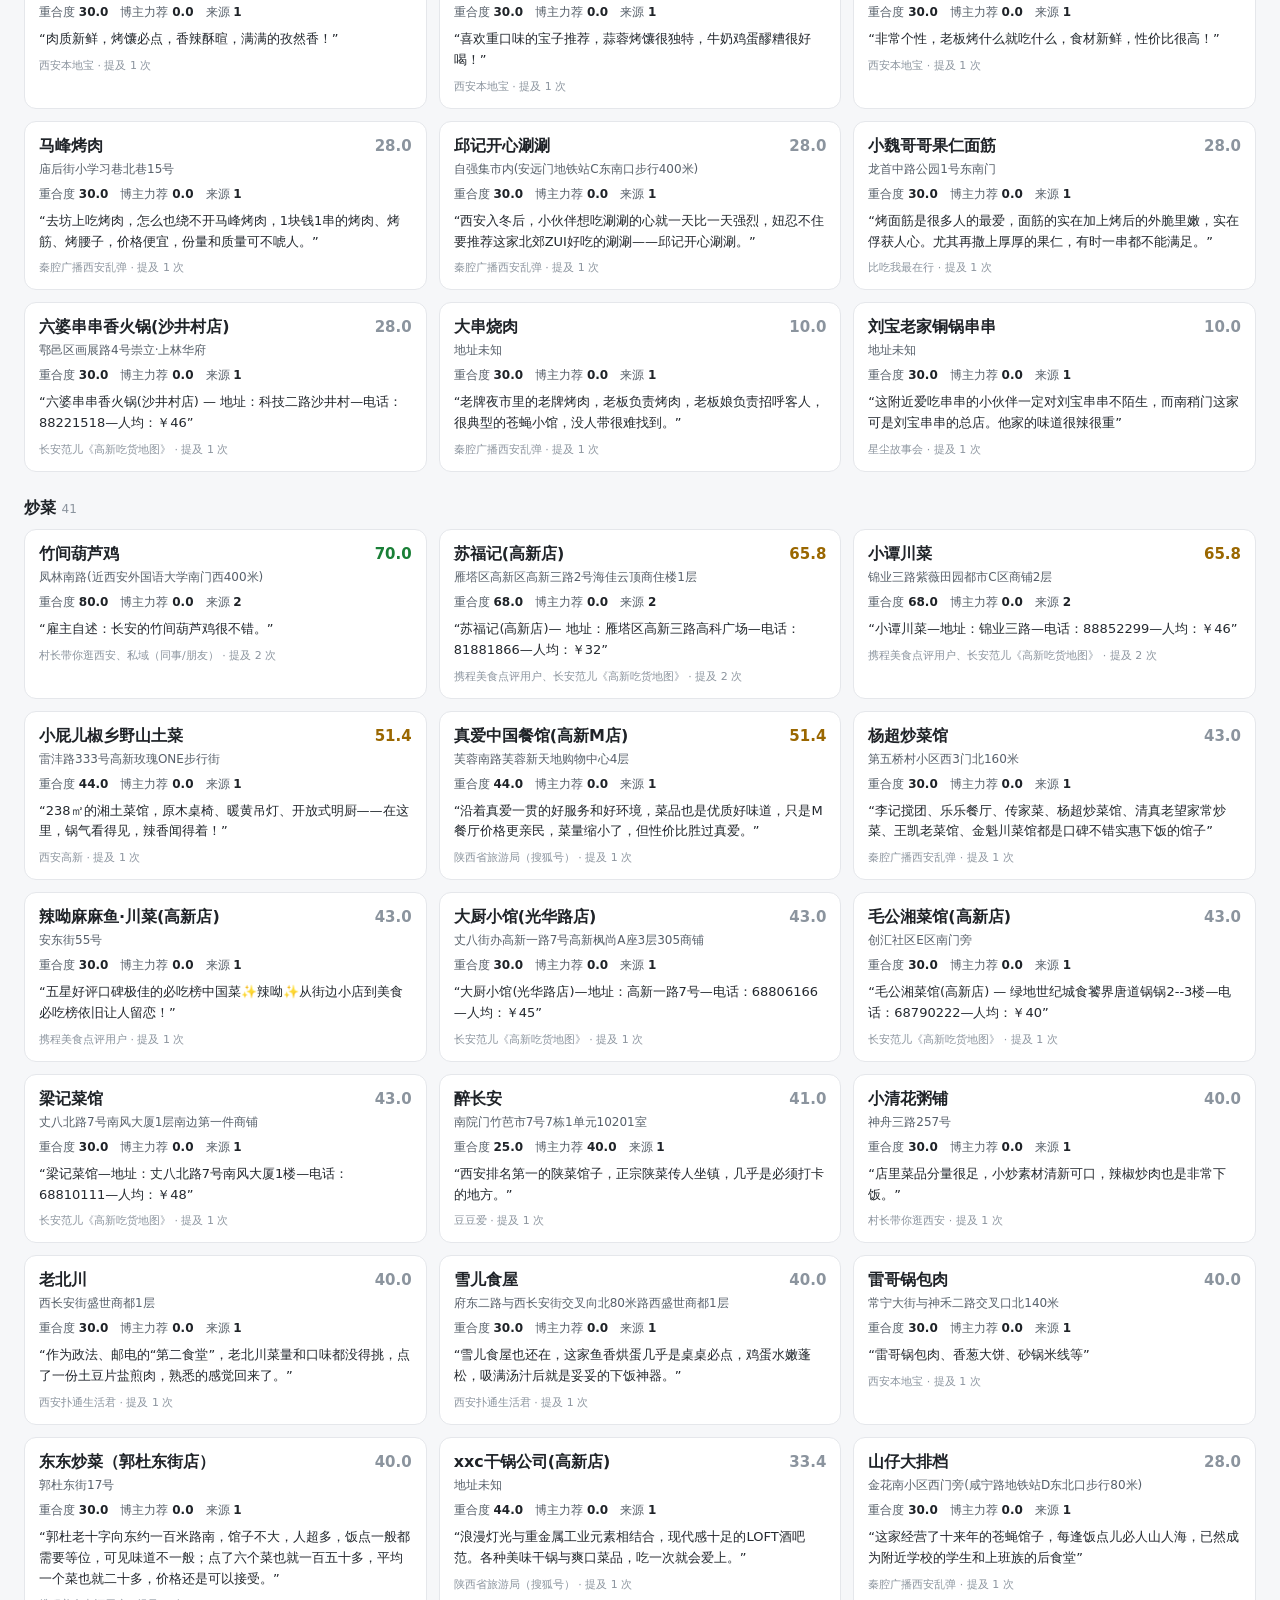
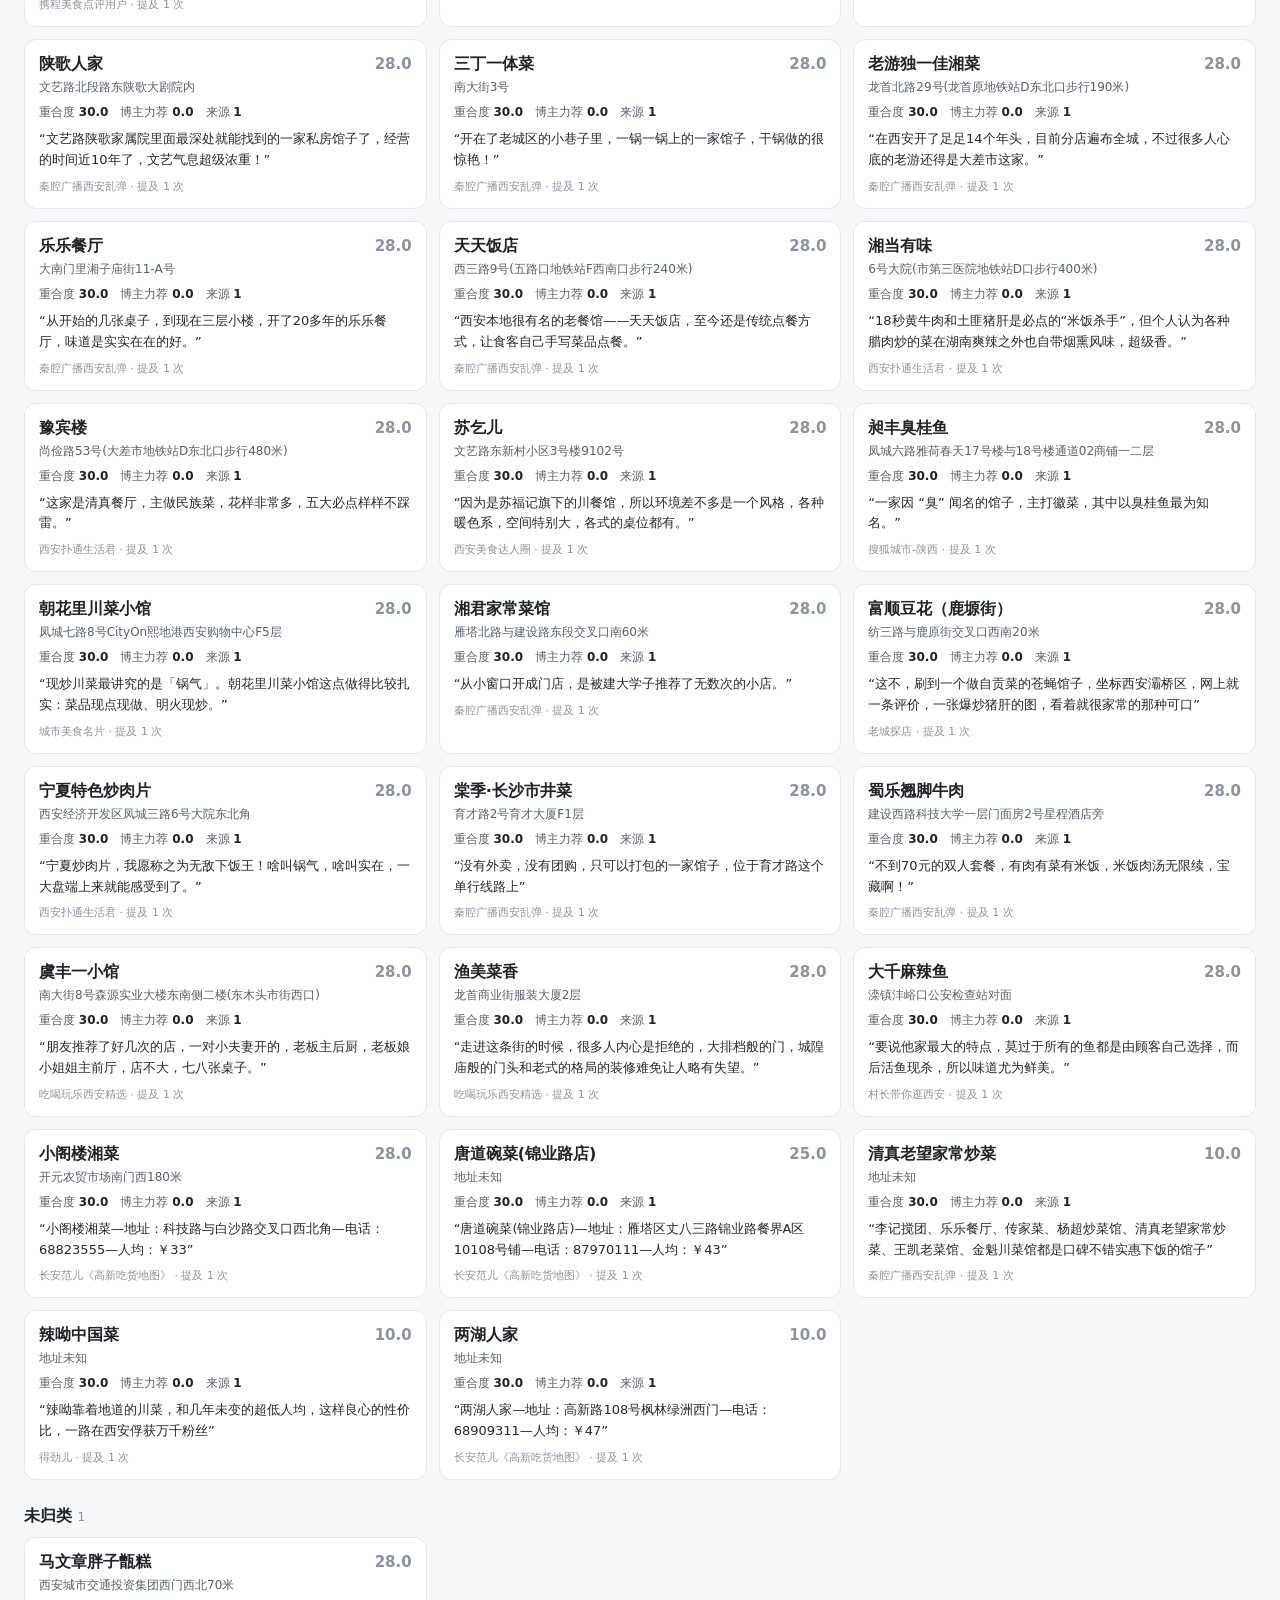
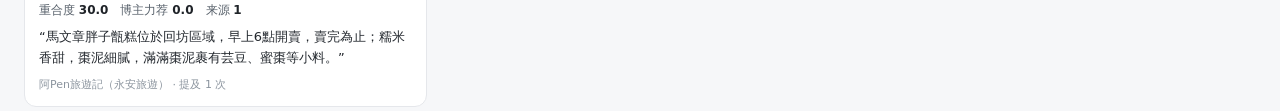
==== commit 6f4ce024: "fix: radar JSON 补 area 字段；load_key 兼容带 BOM 的 .env" ====
--- a/radar/out/index.html
+++ b/radar/out/index.html
@@ -18,7 +18,7 @@
 .empty{color:#8b949e;font-size:13px;padding:8px 0}
 </style></head><body>
 <header><h1>🍜 西安美食雷达</h1>
-<div class="sub">共 216 家 · 双维度：重合度（多源交叉）+ 博主力荐 · 更新 2026-11-10T19:57</div></header>
+<div class="sub">共 216 家 · 双维度：重合度（多源交叉）+ 博主力荐 · 更新 2026-11-10T21:05</div></header>
 <div id="chips"><button class="chip active" data-cat="__all">全部 <span class="n">216</span></button><button class="chip" data-cat="牛羊肉小炒">牛羊肉小炒 <span class="n">14</span></button><button class="chip" data-cat="汉民泡馍">汉民泡馍 <span class="n">18</span></button><button class="chip" data-cat="水盆羊肉">水盆羊肉 <span class="n">18</span></button><button class="chip" data-cat="饺子蒸饺">饺子蒸饺 <span class="n">21</span></button><button class="chip" data-cat="肉夹馍">肉夹馍 <span class="n">19</span></button><button class="chip" data-cat="凉皮酿皮">凉皮酿皮 <span class="n">18</span></button><button class="chip" data-cat="米线">米线 <span class="n">27</span></button><button class="chip" data-cat="面">面 <span class="n">21</span></button><button class="chip" data-cat="烤肉">烤肉 <span class="n">18</span></button><button class="chip" data-cat="炒菜">炒菜 <span class="n">41</span></button></div>
 <section data-cat="牛羊肉小炒"><h2>牛羊肉小炒 <span class="count">14</span></h2><div class="grid">
       <div class="card" data-cat="牛羊肉小炒">
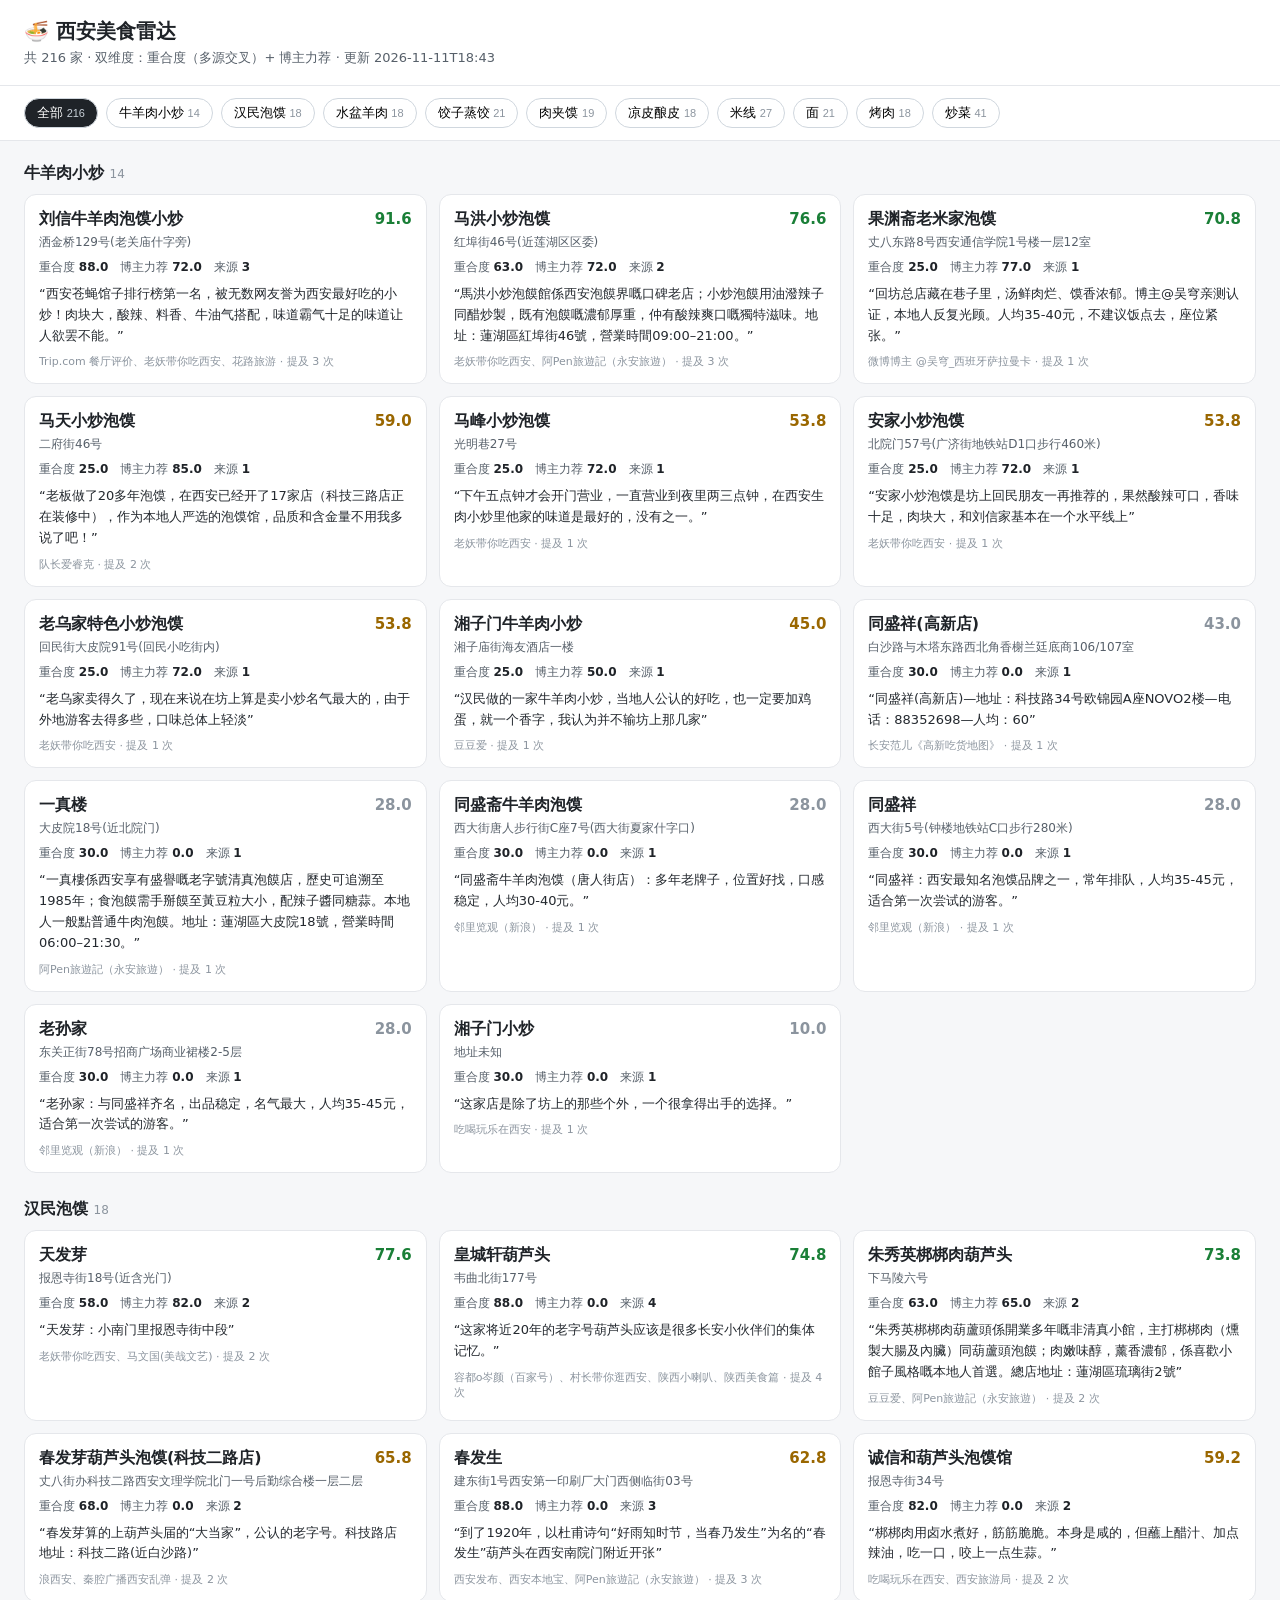
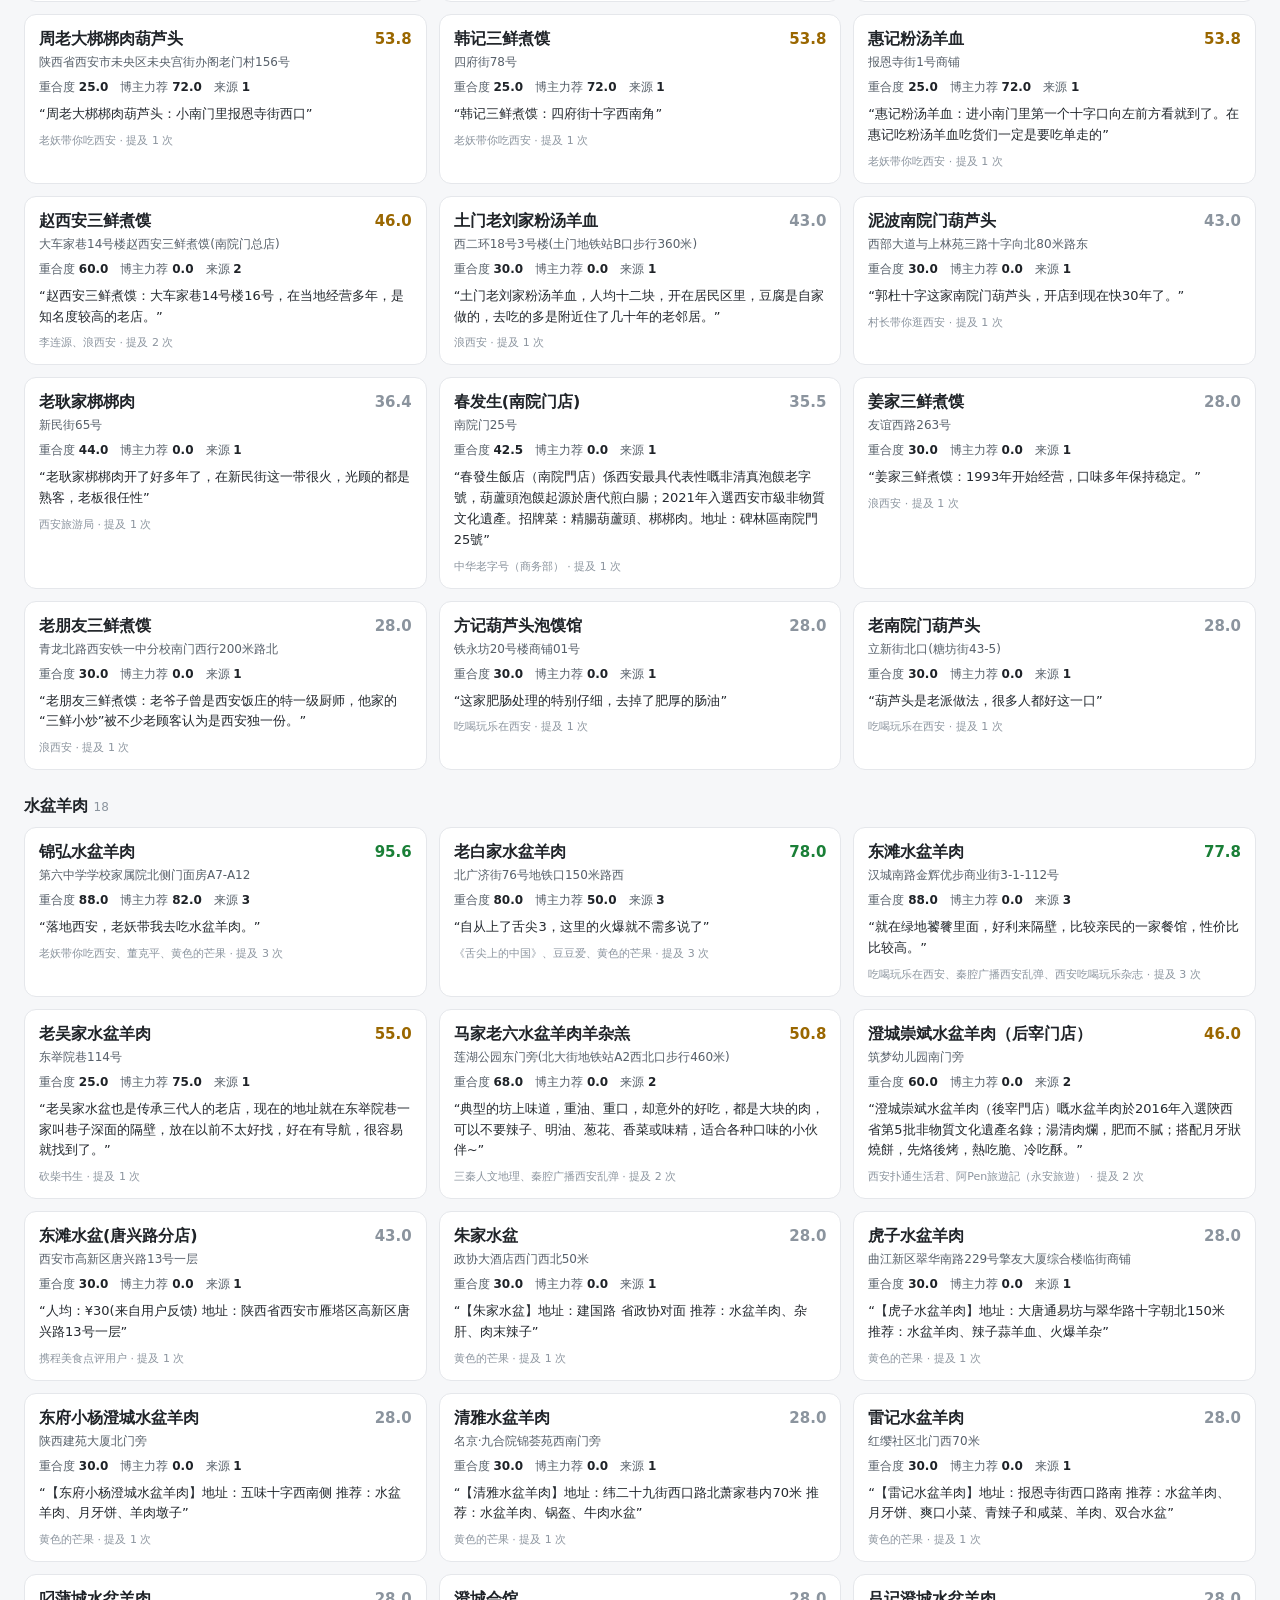
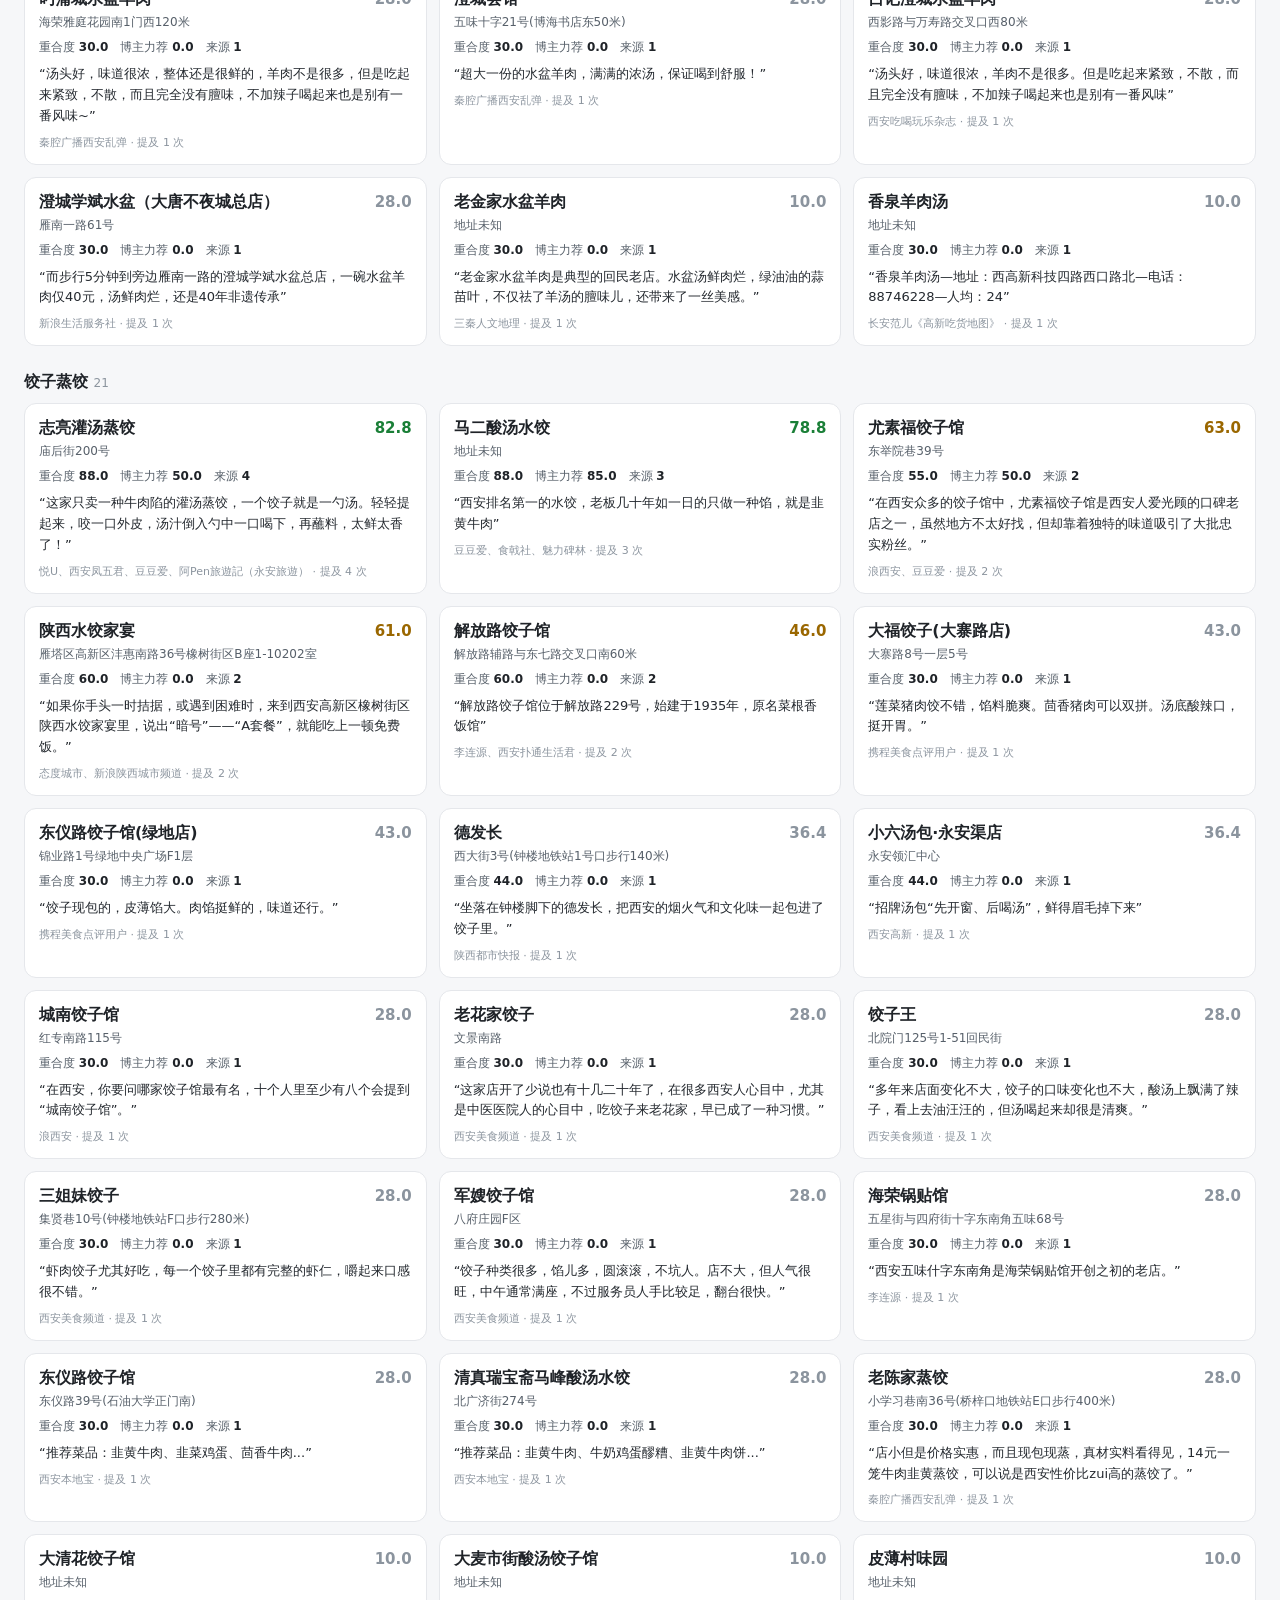
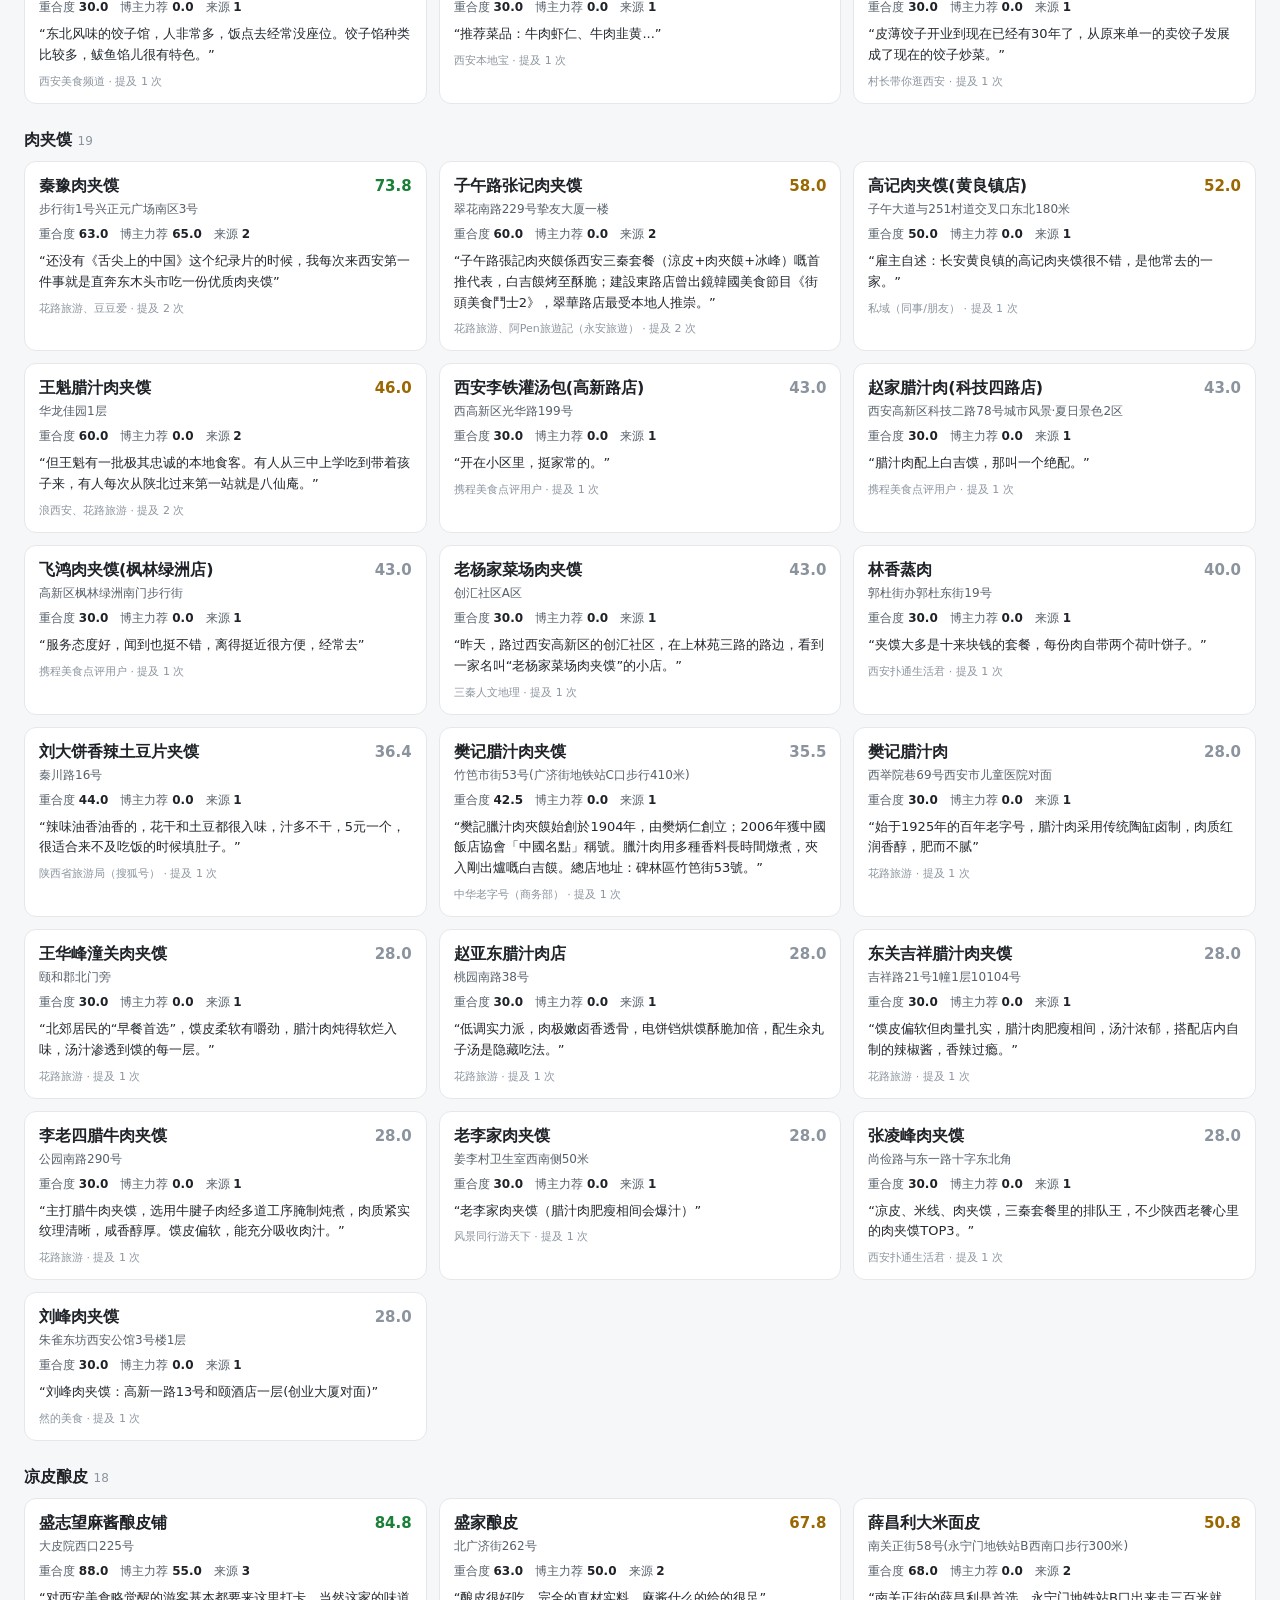
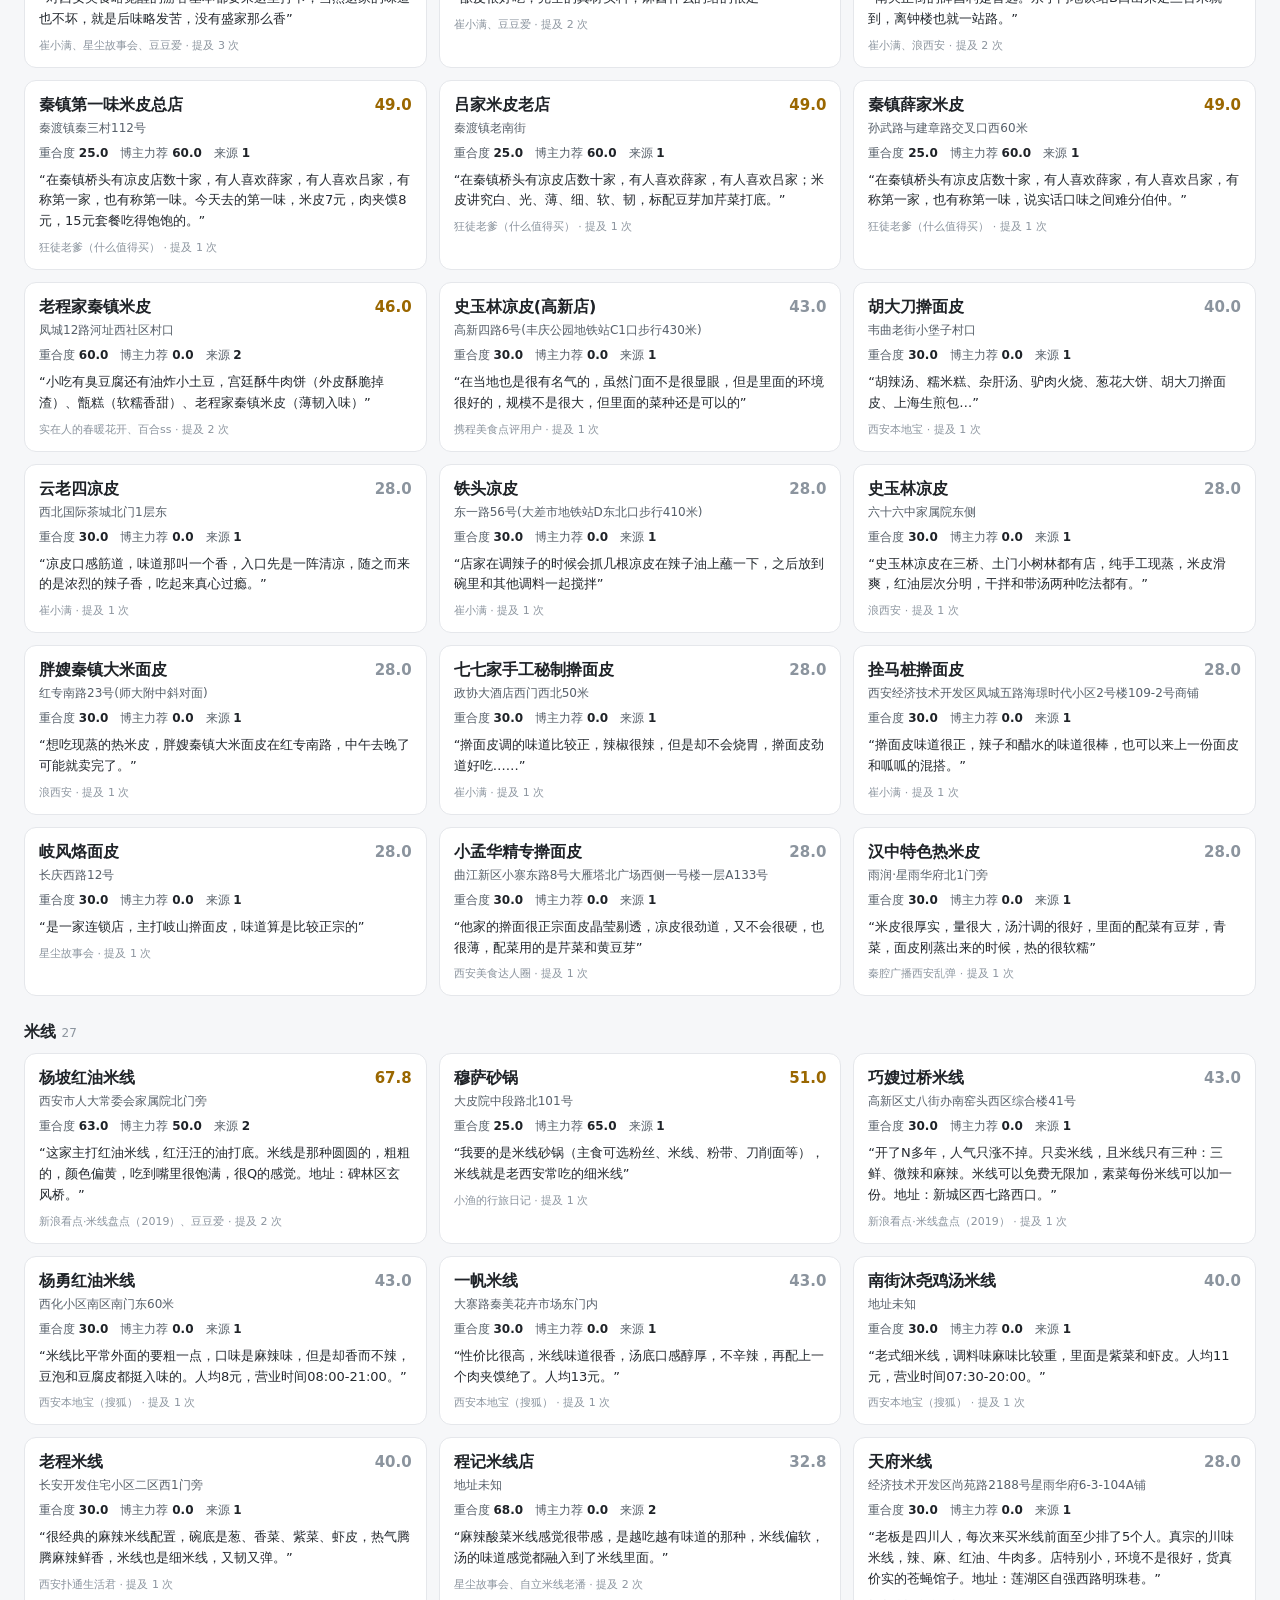
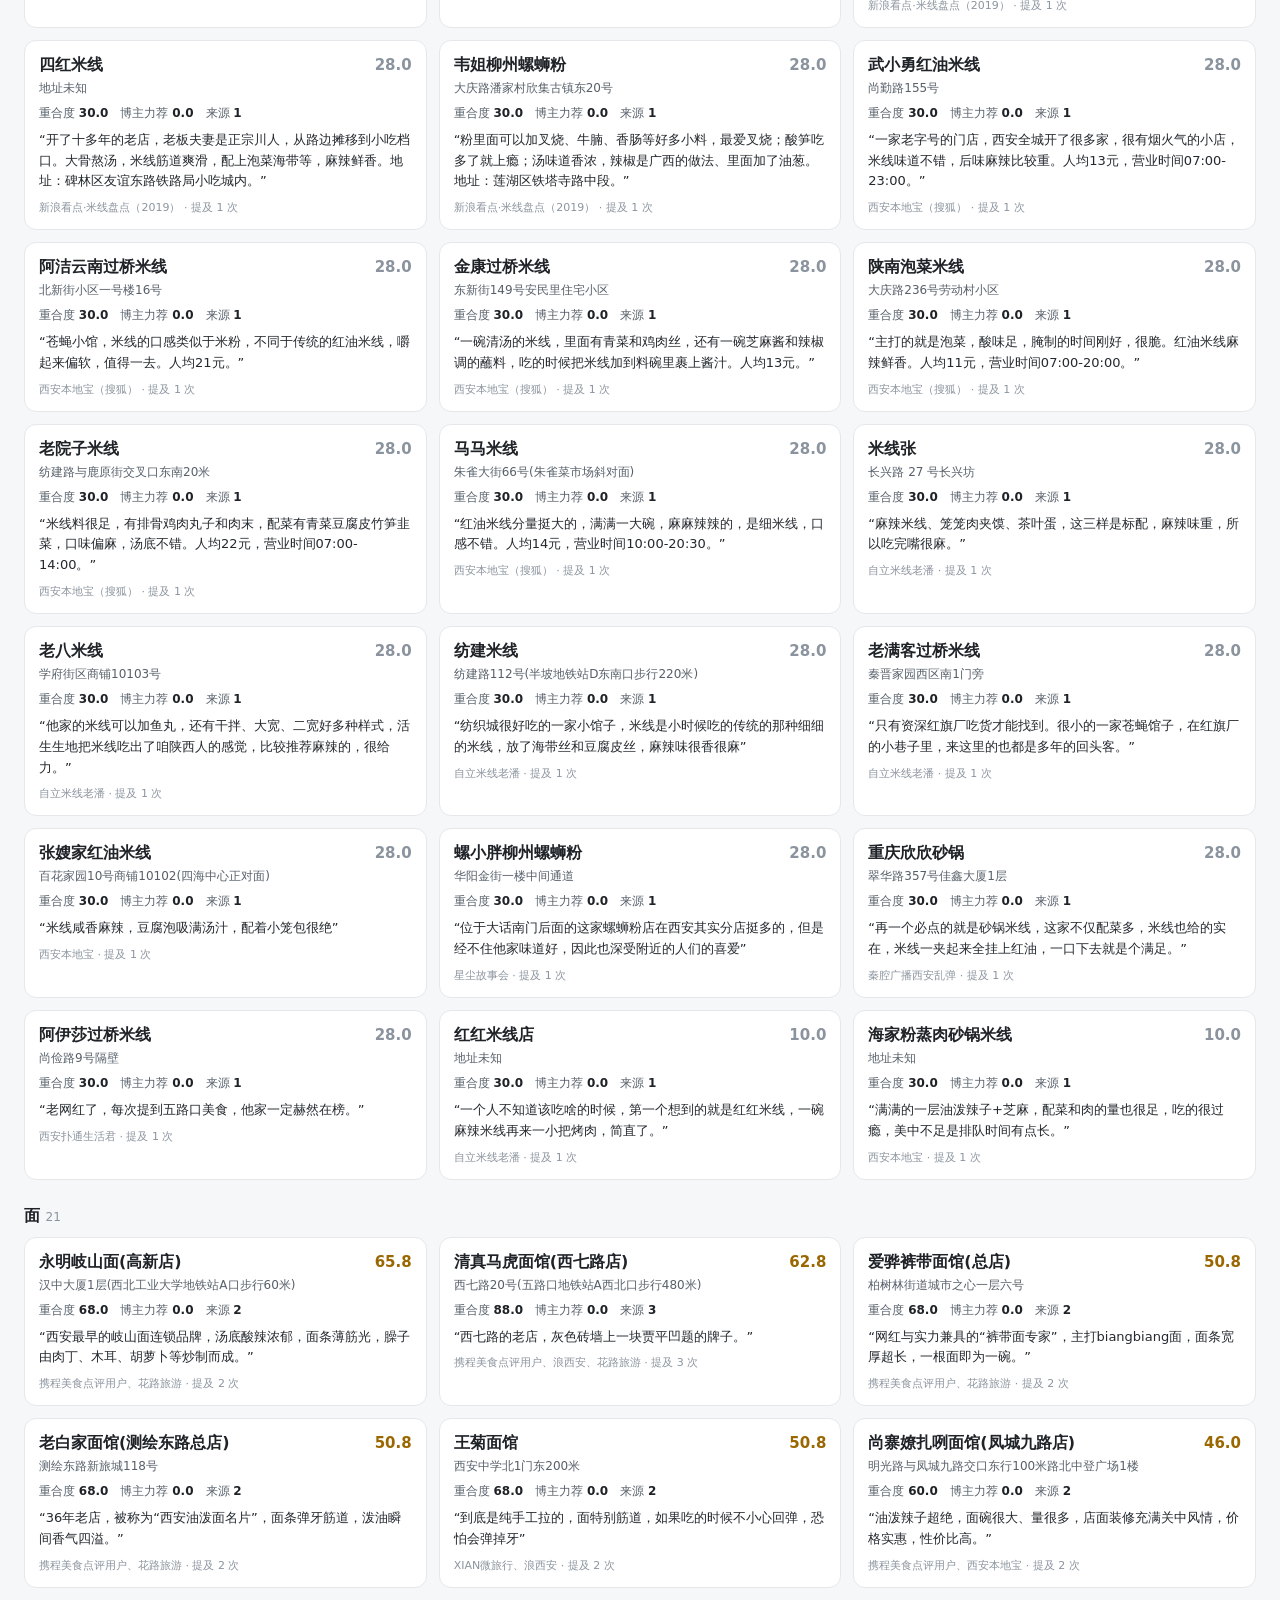
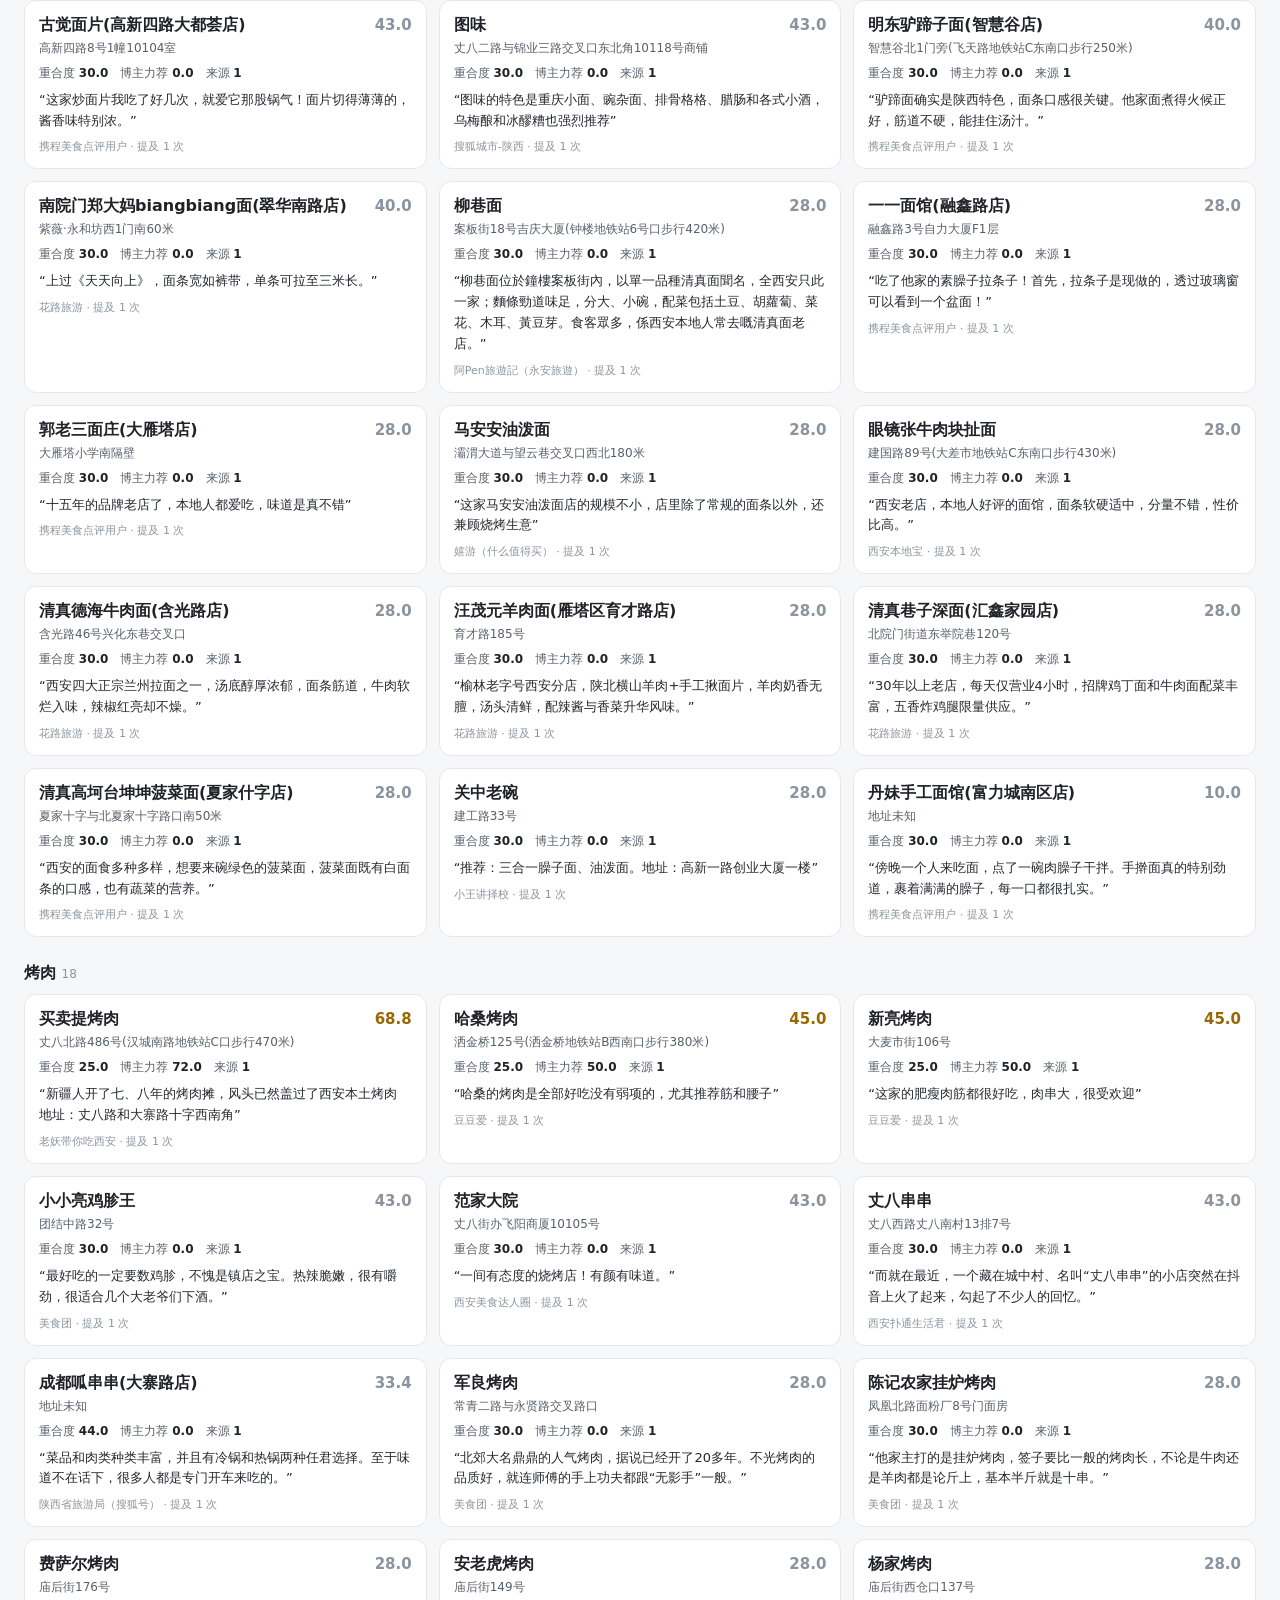
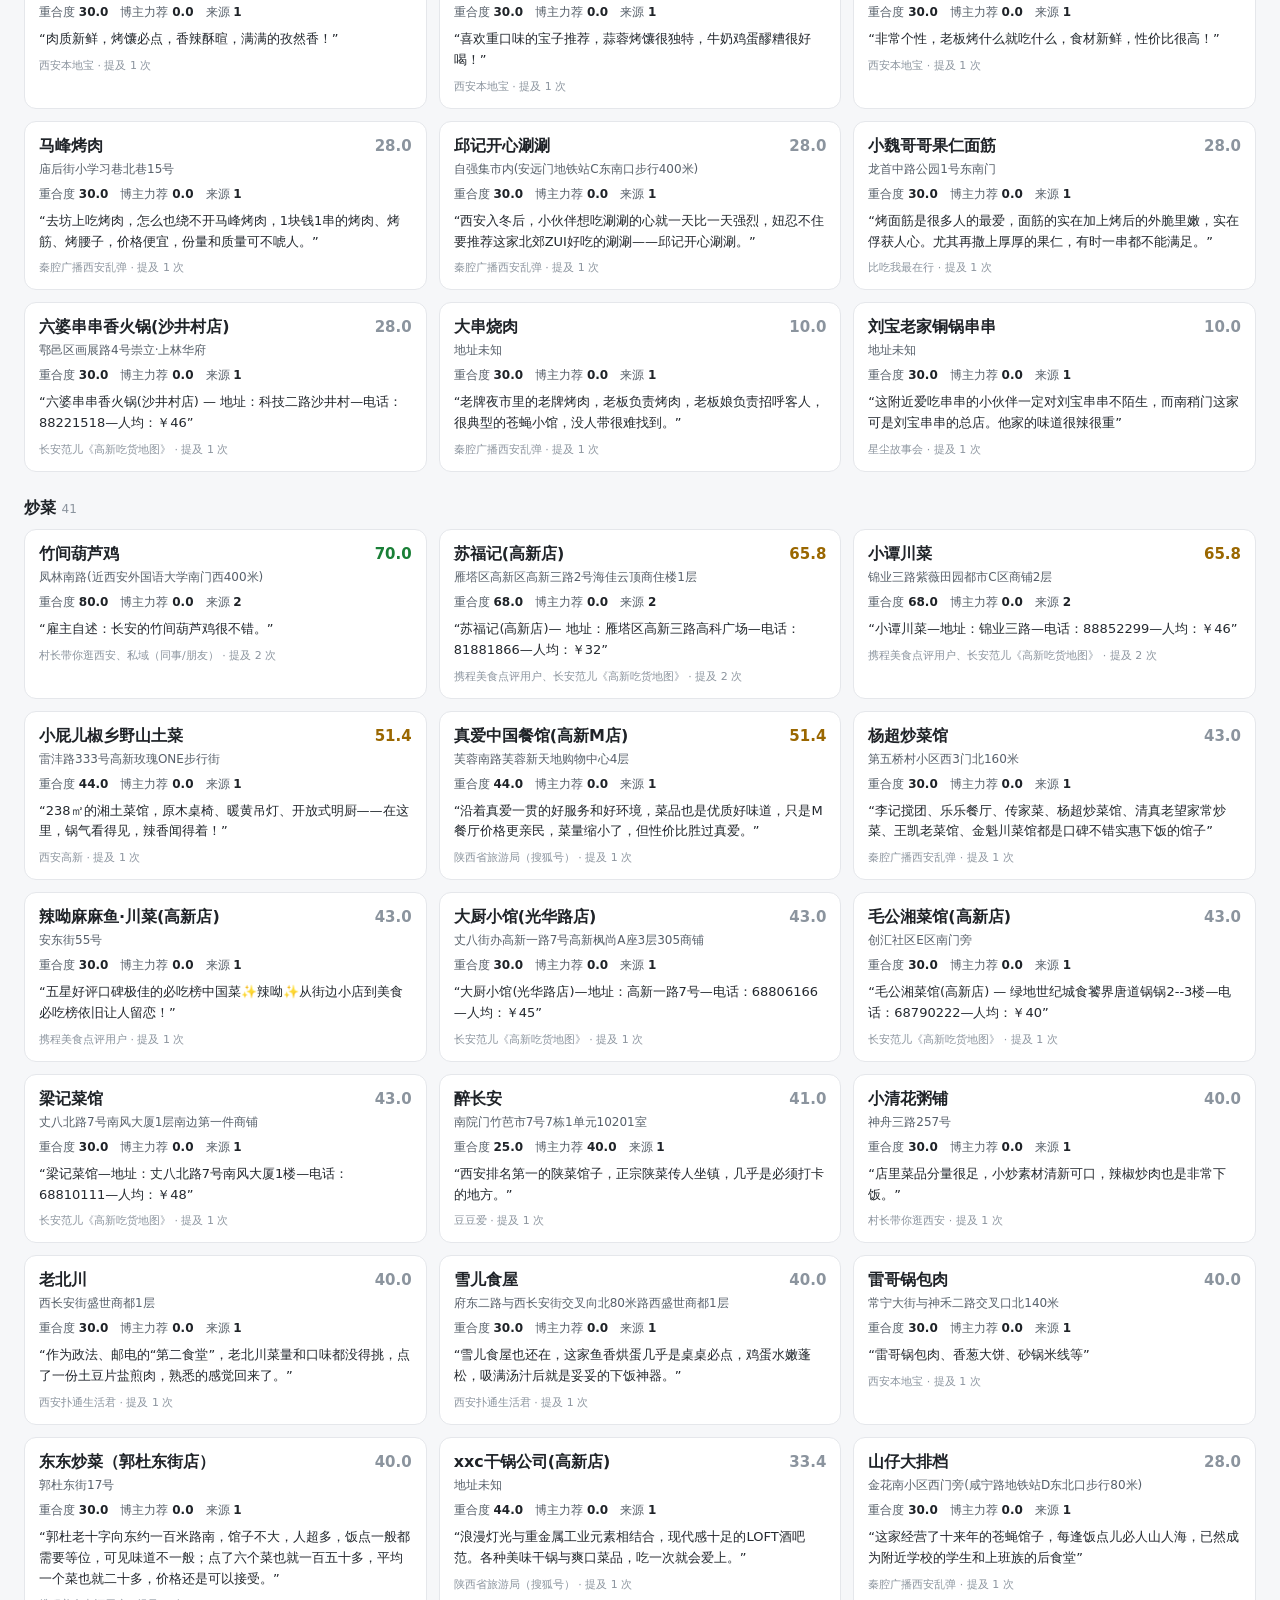
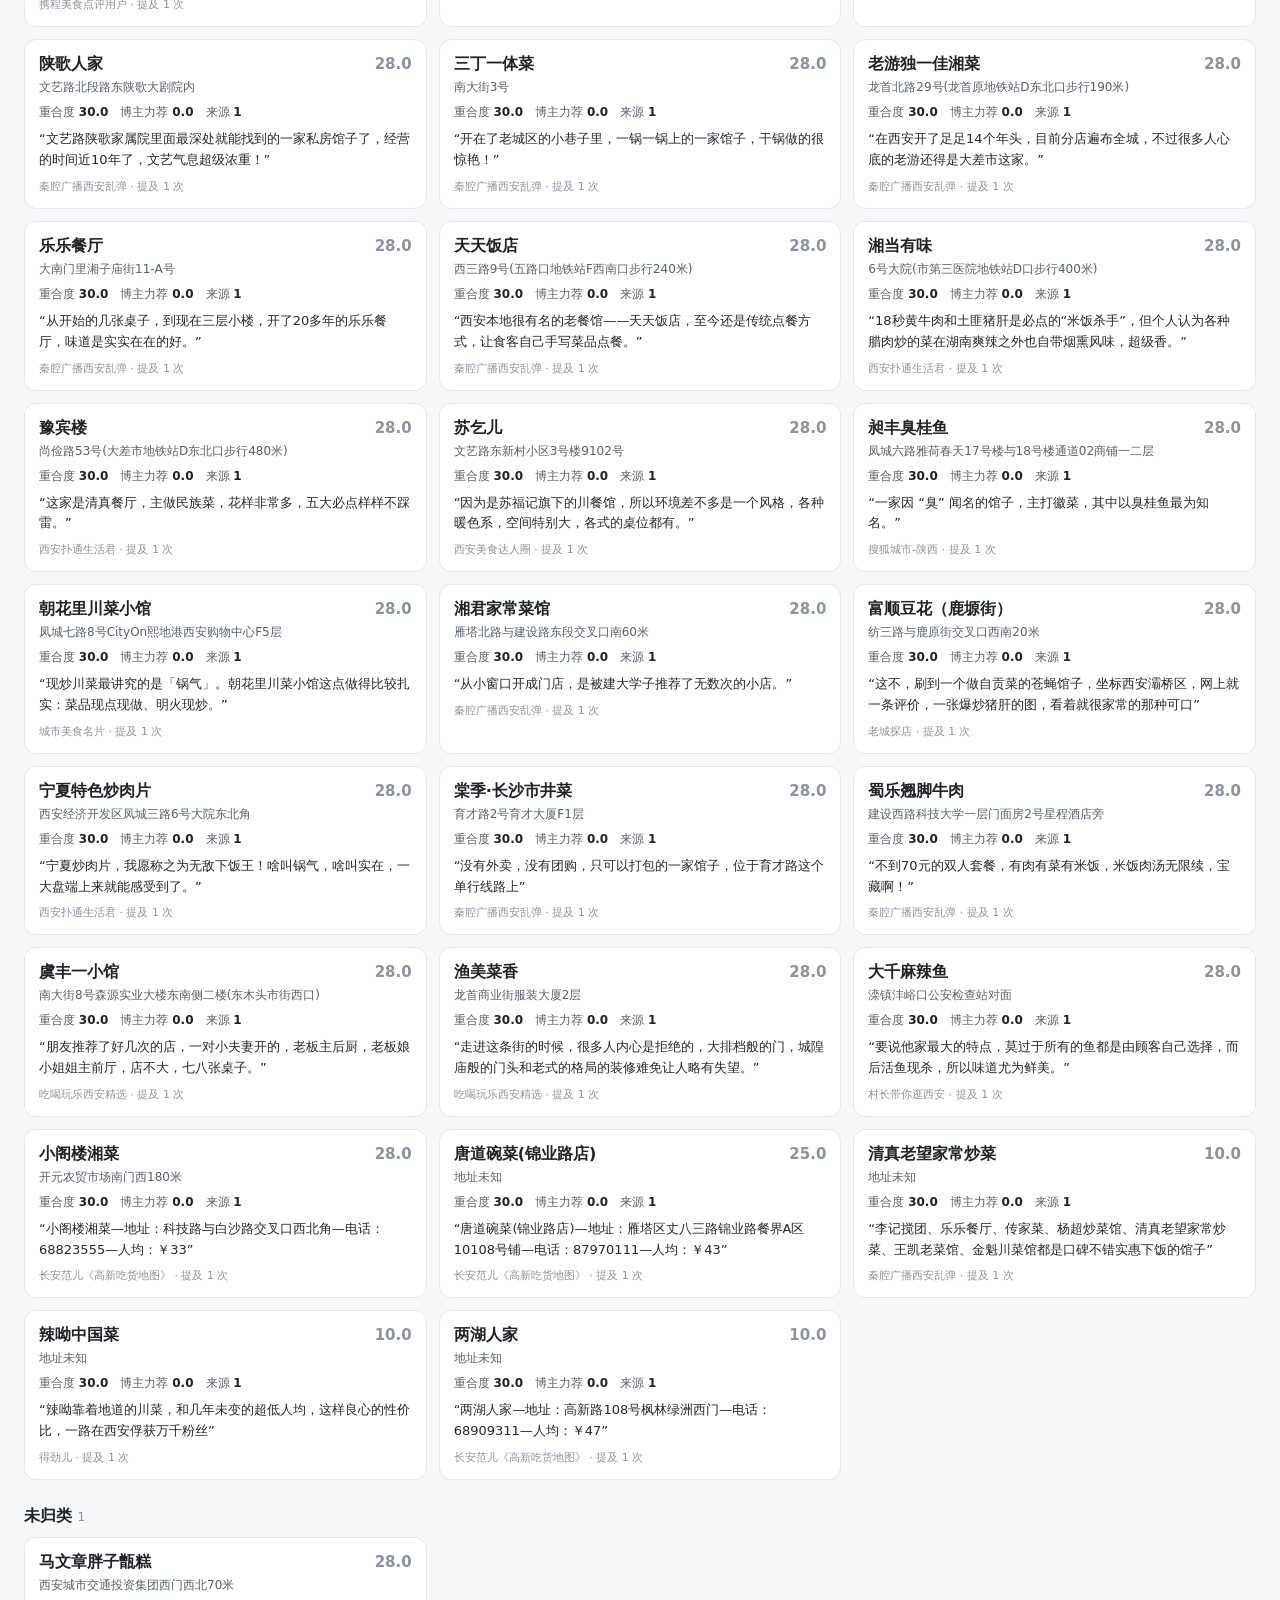
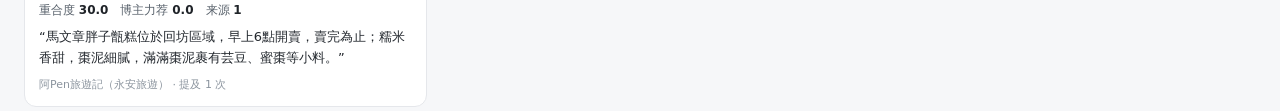
==== commit a3f81efe: "chore(radar): 2026-11-11 定时刷新——新增 Trip.com 与百家号线索，刘信升到第 2 名" ====
--- a/radar/out/index.html
+++ b/radar/out/index.html
@@ -18,9 +18,19 @@
 .empty{color:#8b949e;font-size:13px;padding:8px 0}
 </style></head><body>
 <header><h1>🍜 西安美食雷达</h1>
-<div class="sub">共 216 家 · 双维度：重合度（多源交叉）+ 博主力荐 · 更新 2026-11-10T21:05</div></header>
+<div class="sub">共 216 家 · 双维度：重合度（多源交叉）+ 博主力荐 · 更新 2026-11-11T18:43</div></header>
 <div id="chips"><button class="chip active" data-cat="__all">全部 <span class="n">216</span></button><button class="chip" data-cat="牛羊肉小炒">牛羊肉小炒 <span class="n">14</span></button><button class="chip" data-cat="汉民泡馍">汉民泡馍 <span class="n">18</span></button><button class="chip" data-cat="水盆羊肉">水盆羊肉 <span class="n">18</span></button><button class="chip" data-cat="饺子蒸饺">饺子蒸饺 <span class="n">21</span></button><button class="chip" data-cat="肉夹馍">肉夹馍 <span class="n">19</span></button><button class="chip" data-cat="凉皮酿皮">凉皮酿皮 <span class="n">18</span></button><button class="chip" data-cat="米线">米线 <span class="n">27</span></button><button class="chip" data-cat="面">面 <span class="n">21</span></button><button class="chip" data-cat="烤肉">烤肉 <span class="n">18</span></button><button class="chip" data-cat="炒菜">炒菜 <span class="n">41</span></button></div>
 <section data-cat="牛羊肉小炒"><h2>牛羊肉小炒 <span class="count">14</span></h2><div class="grid">
+      <div class="card" data-cat="牛羊肉小炒">
+        <div class="head"><span class="name">刘信牛羊肉泡馍小炒</span>
+          <span class="trust" style="color:#1a7f37">91.6</span></div>
+        <div class="meta">洒金桥129号(老关庙什字旁)</div>
+        <div class="dims"><span>重合度 <b>88.0</b></span>
+          <span>博主力荐 <b>72.0</b></span>
+          <span>来源 <b>3</b></span></div>
+        <div class="reason">“西安苍蝇馆子排行榜第一名，被无数网友誉为西安最好吃的小炒！肉块大，酸辣、料香、牛油气搭配，味道霸气十足的味道让人欲罢不能。”</div>
+        <div class="src">Trip.com 餐厅评价、老妖带你吃西安、花路旅游 · 提及 3 次</div>
+      </div>
       <div class="card" data-cat="牛羊肉小炒">
         <div class="head"><span class="name">马洪小炒泡馍</span>
           <span class="trust" style="color:#1a7f37">76.6</span></div>
@@ -30,16 +40,6 @@
           <span>来源 <b>2</b></span></div>
         <div class="reason">“馬洪小炒泡饃館係西安泡饃界嘅口碑老店；小炒泡饃用油潑辣子同醋炒製，既有泡饃嘅濃郁厚重，仲有酸辣爽口嘅獨特滋味。地址：蓮湖區紅埠街46號，營業時間09:00–21:00。”</div>
         <div class="src">老妖带你吃西安、阿Pen旅遊記（永安旅遊） · 提及 3 次</div>
-      </div>
-      <div class="card" data-cat="牛羊肉小炒">
-        <div class="head"><span class="name">刘信牛羊肉泡馍小炒</span>
-          <span class="trust" style="color:#1a7f37">76.6</span></div>
-        <div class="meta">洒金桥129号(老关庙什字旁)</div>
-        <div class="dims"><span>重合度 <b>63.0</b></span>
-          <span>博主力荐 <b>72.0</b></span>
-          <span>来源 <b>2</b></span></div>
-        <div class="reason">“西安苍蝇馆子排行榜第一名，被无数网友誉为西安最好吃的小炒！肉块大，酸辣、料香、牛油气搭配，味道霸气十足的味道让人欲罢不能。”</div>
-        <div class="src">老妖带你吃西安、花路旅游 · 提及 2 次</div>
       </div>
       <div class="card" data-cat="牛羊肉小炒">
         <div class="head"><span class="name">果渊斋老米家泡馍</span>
@@ -177,9 +177,9 @@
         <div class="meta">韦曲北街177号</div>
         <div class="dims"><span>重合度 <b>88.0</b></span>
           <span>博主力荐 <b>0.0</b></span>
-          <span>来源 <b>3</b></span></div>
+          <span>来源 <b>4</b></span></div>
         <div class="reason">“这家将近20年的老字号葫芦头应该是很多长安小伙伴们的集体记忆。”</div>
-        <div class="src">村长带你逛西安、陕西小喇叭、陕西美食篇 · 提及 3 次</div>
+        <div class="src">容都o岑颜（百家号）、村长带你逛西安、陕西小喇叭、陕西美食篇 · 提及 4 次</div>
       </div>
       <div class="card" data-cat="汉民泡馍">
         <div class="head"><span class="name">朱秀英梆梆肉葫芦头</span>
